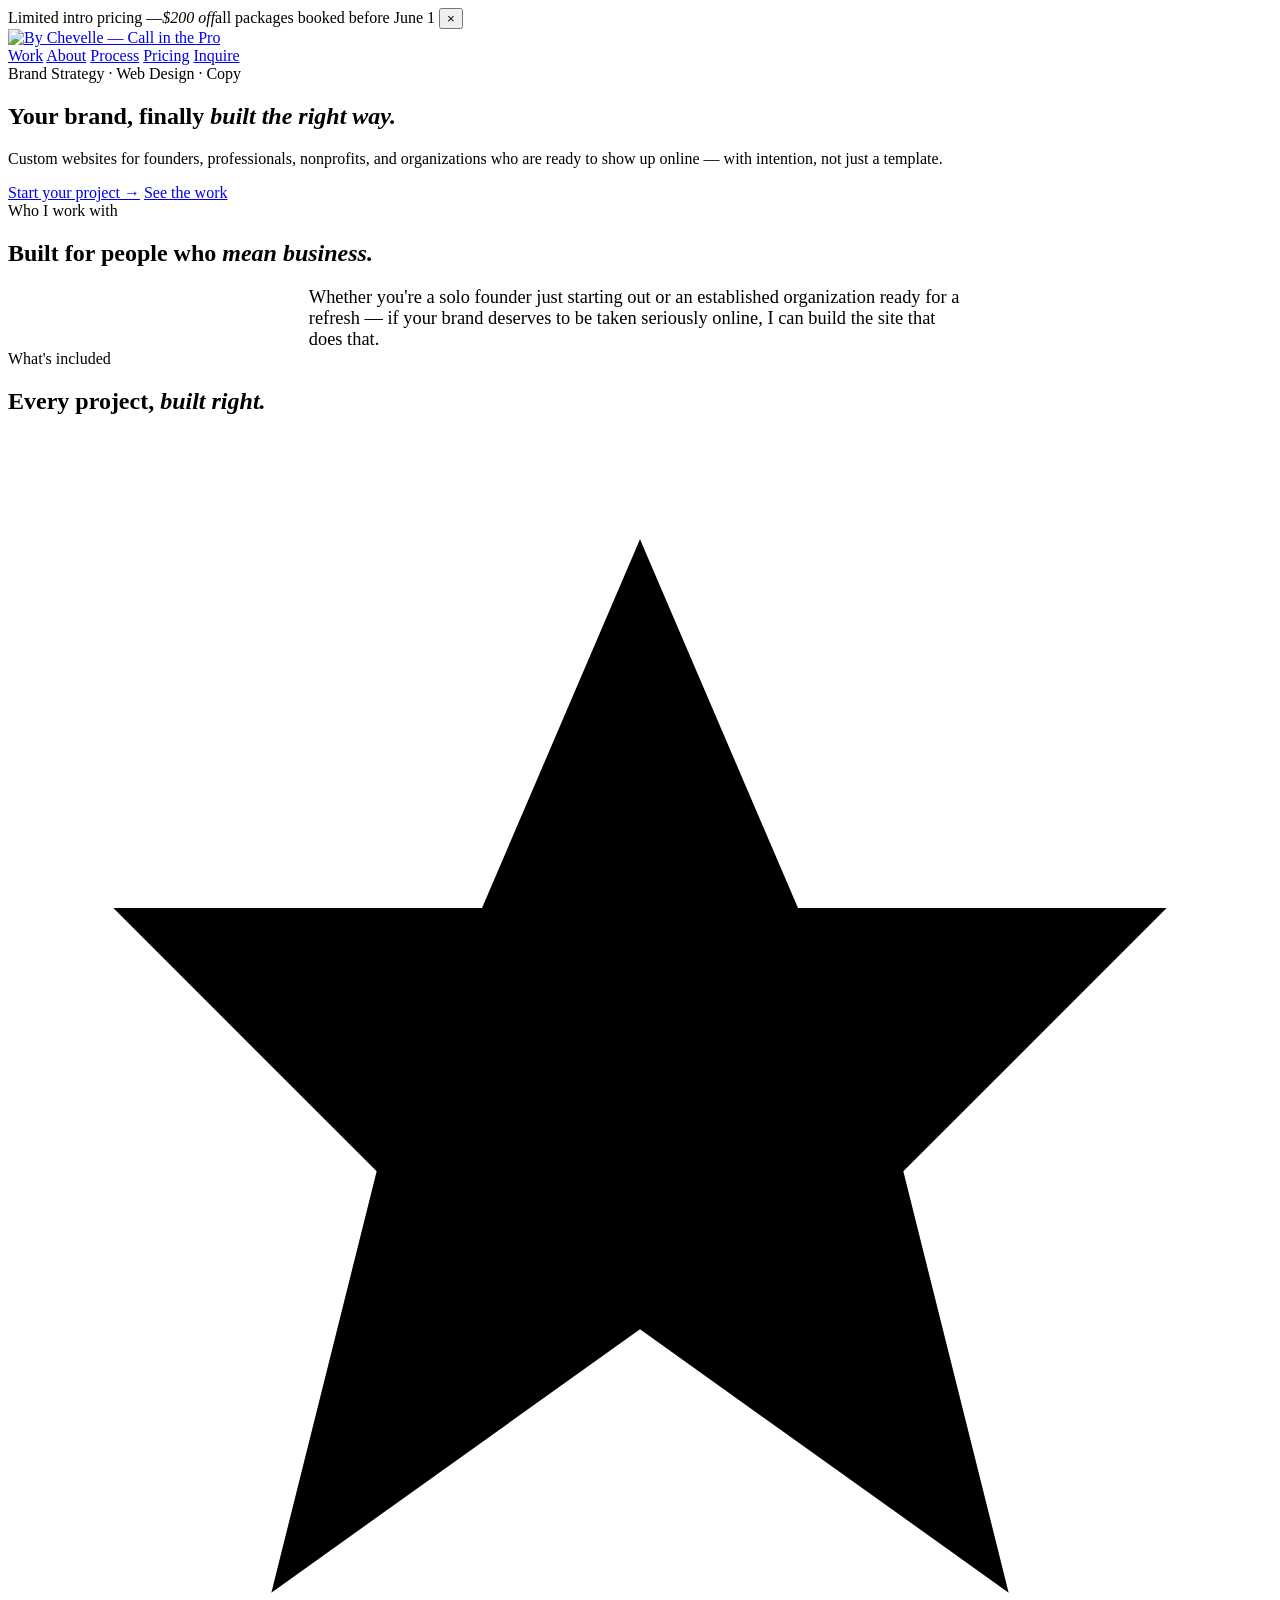
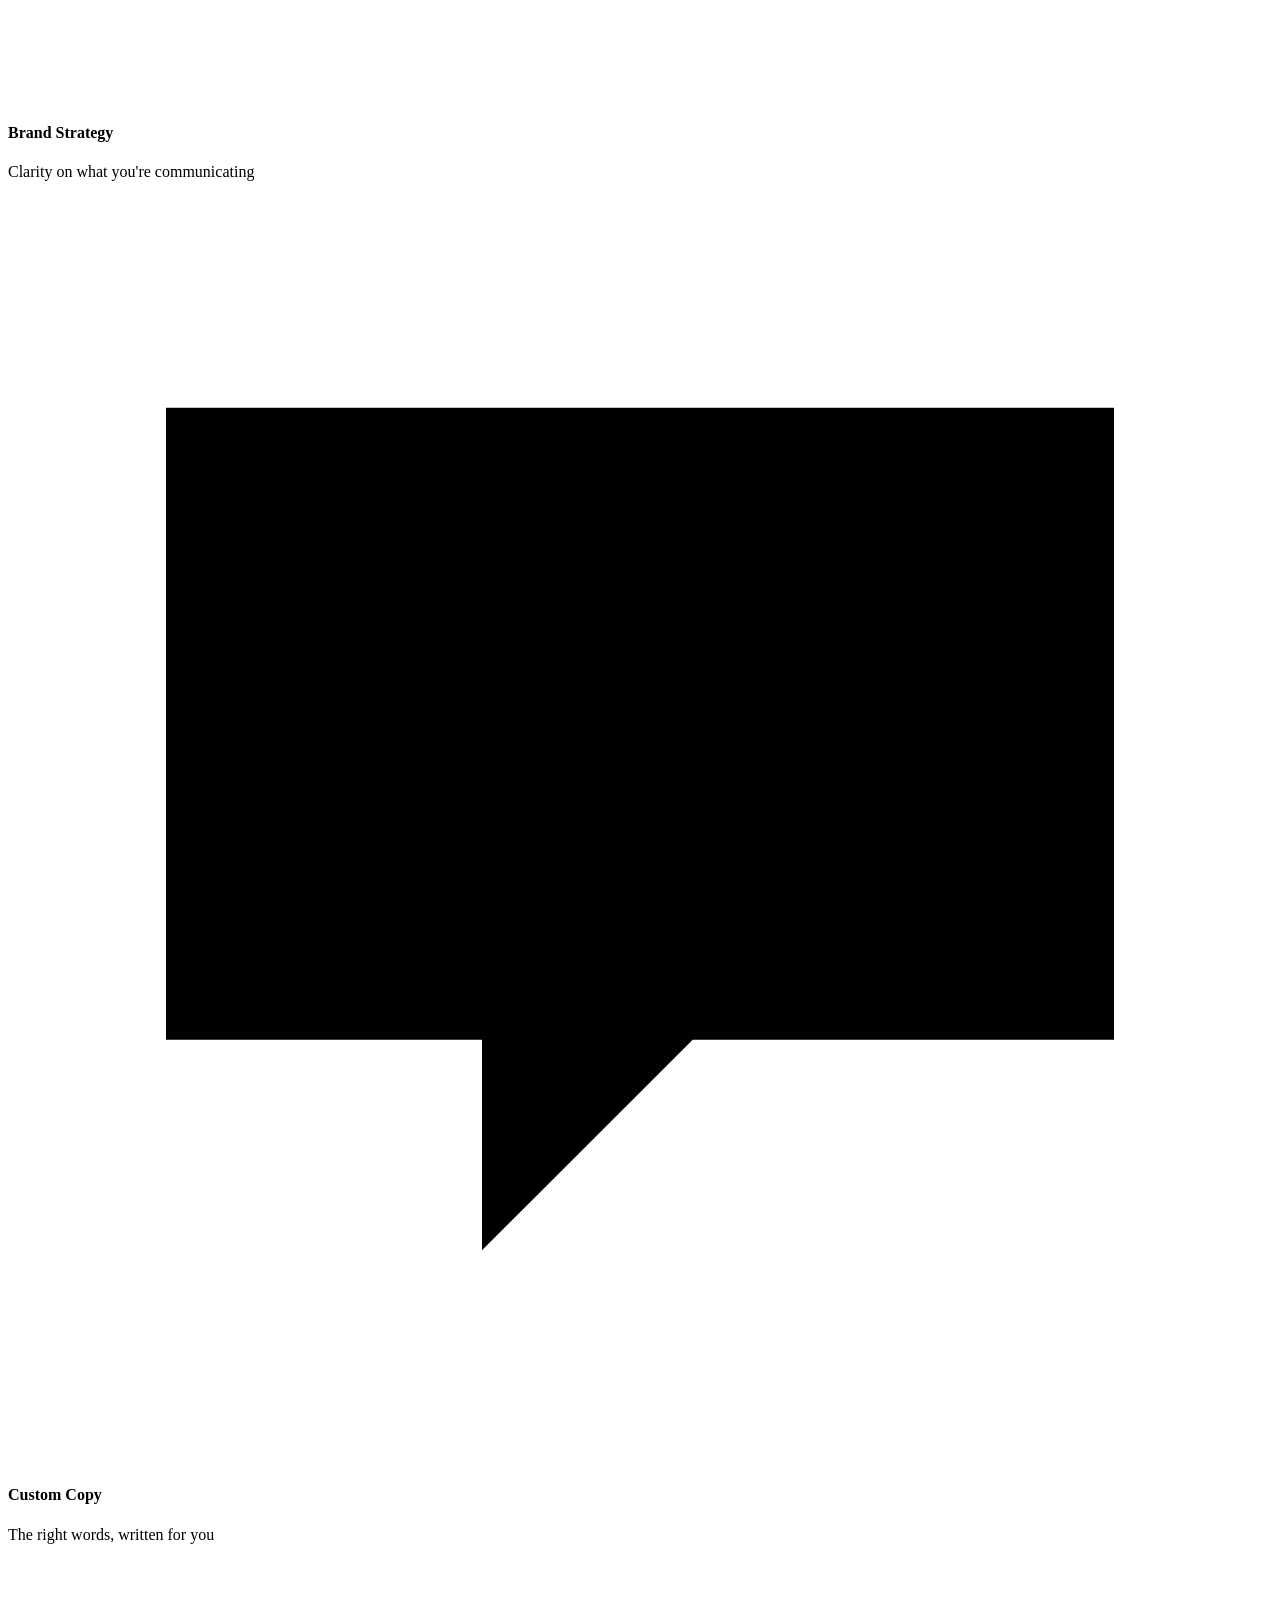
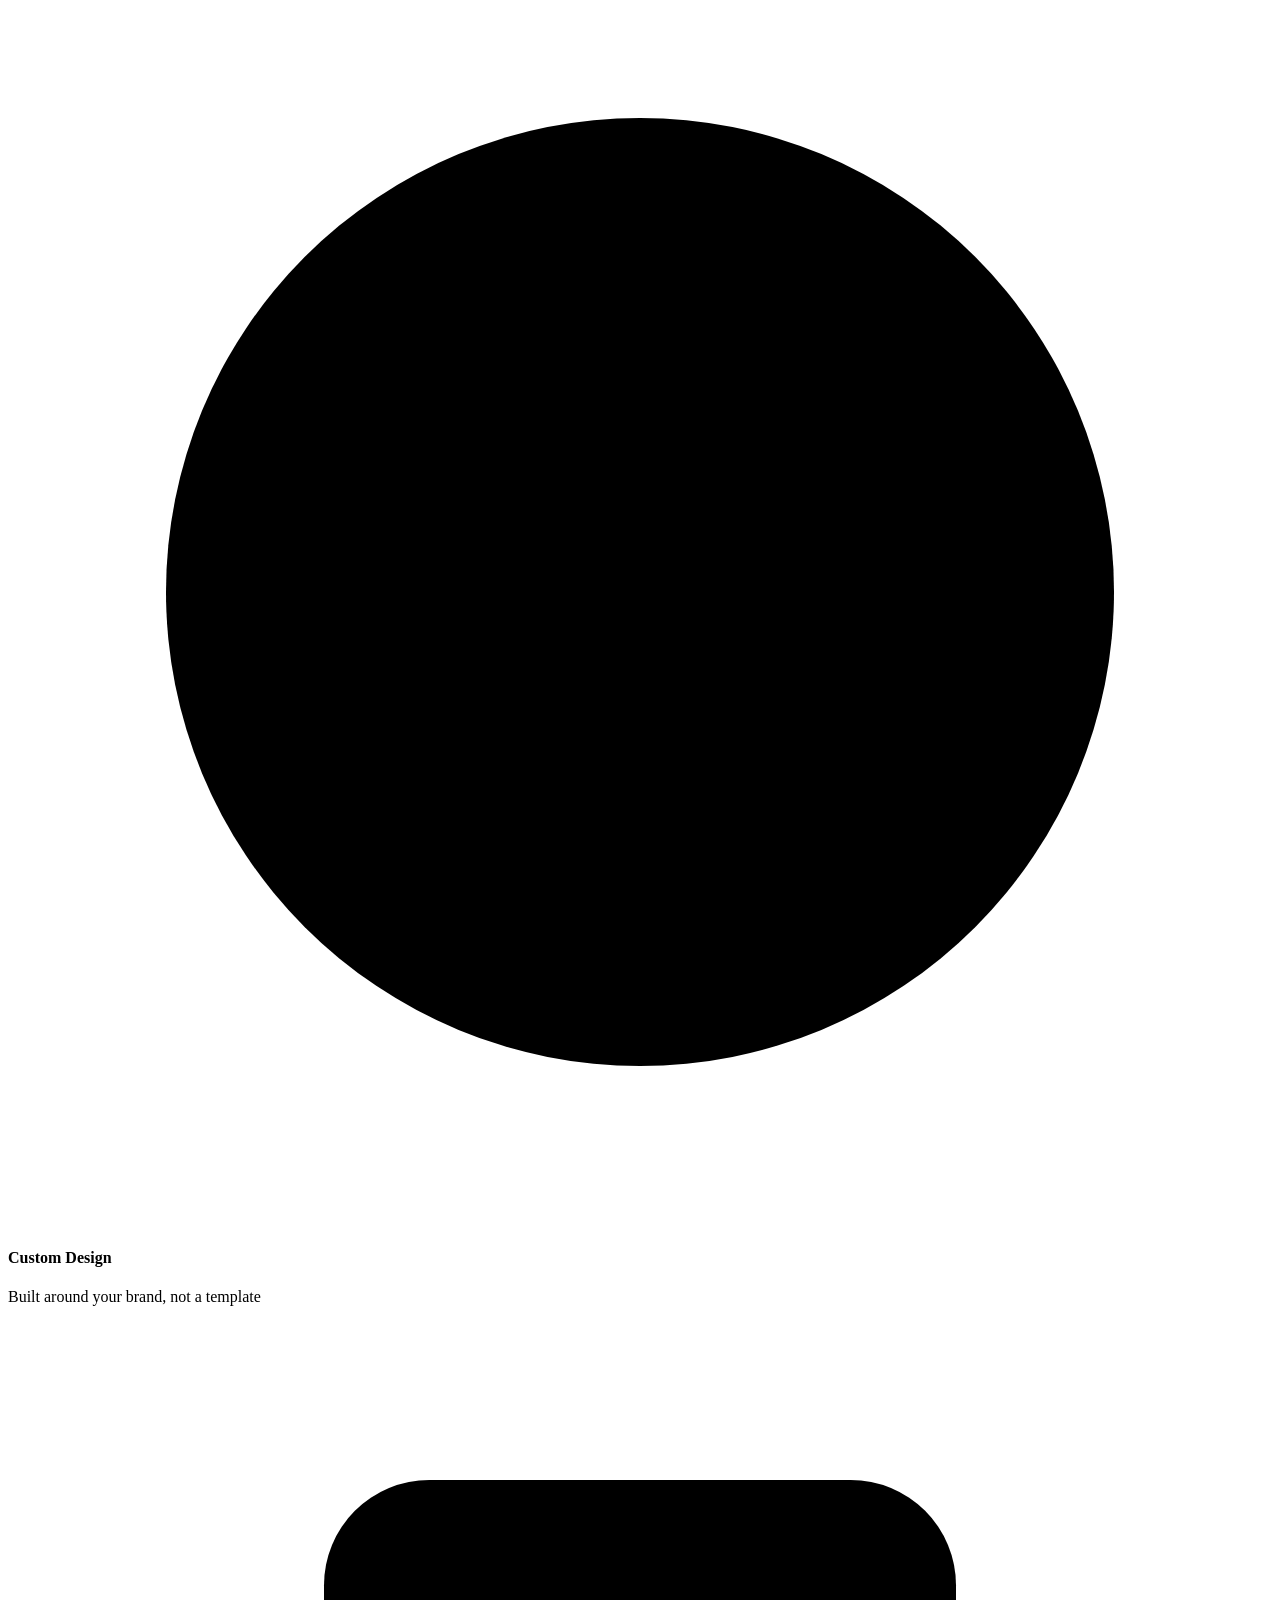
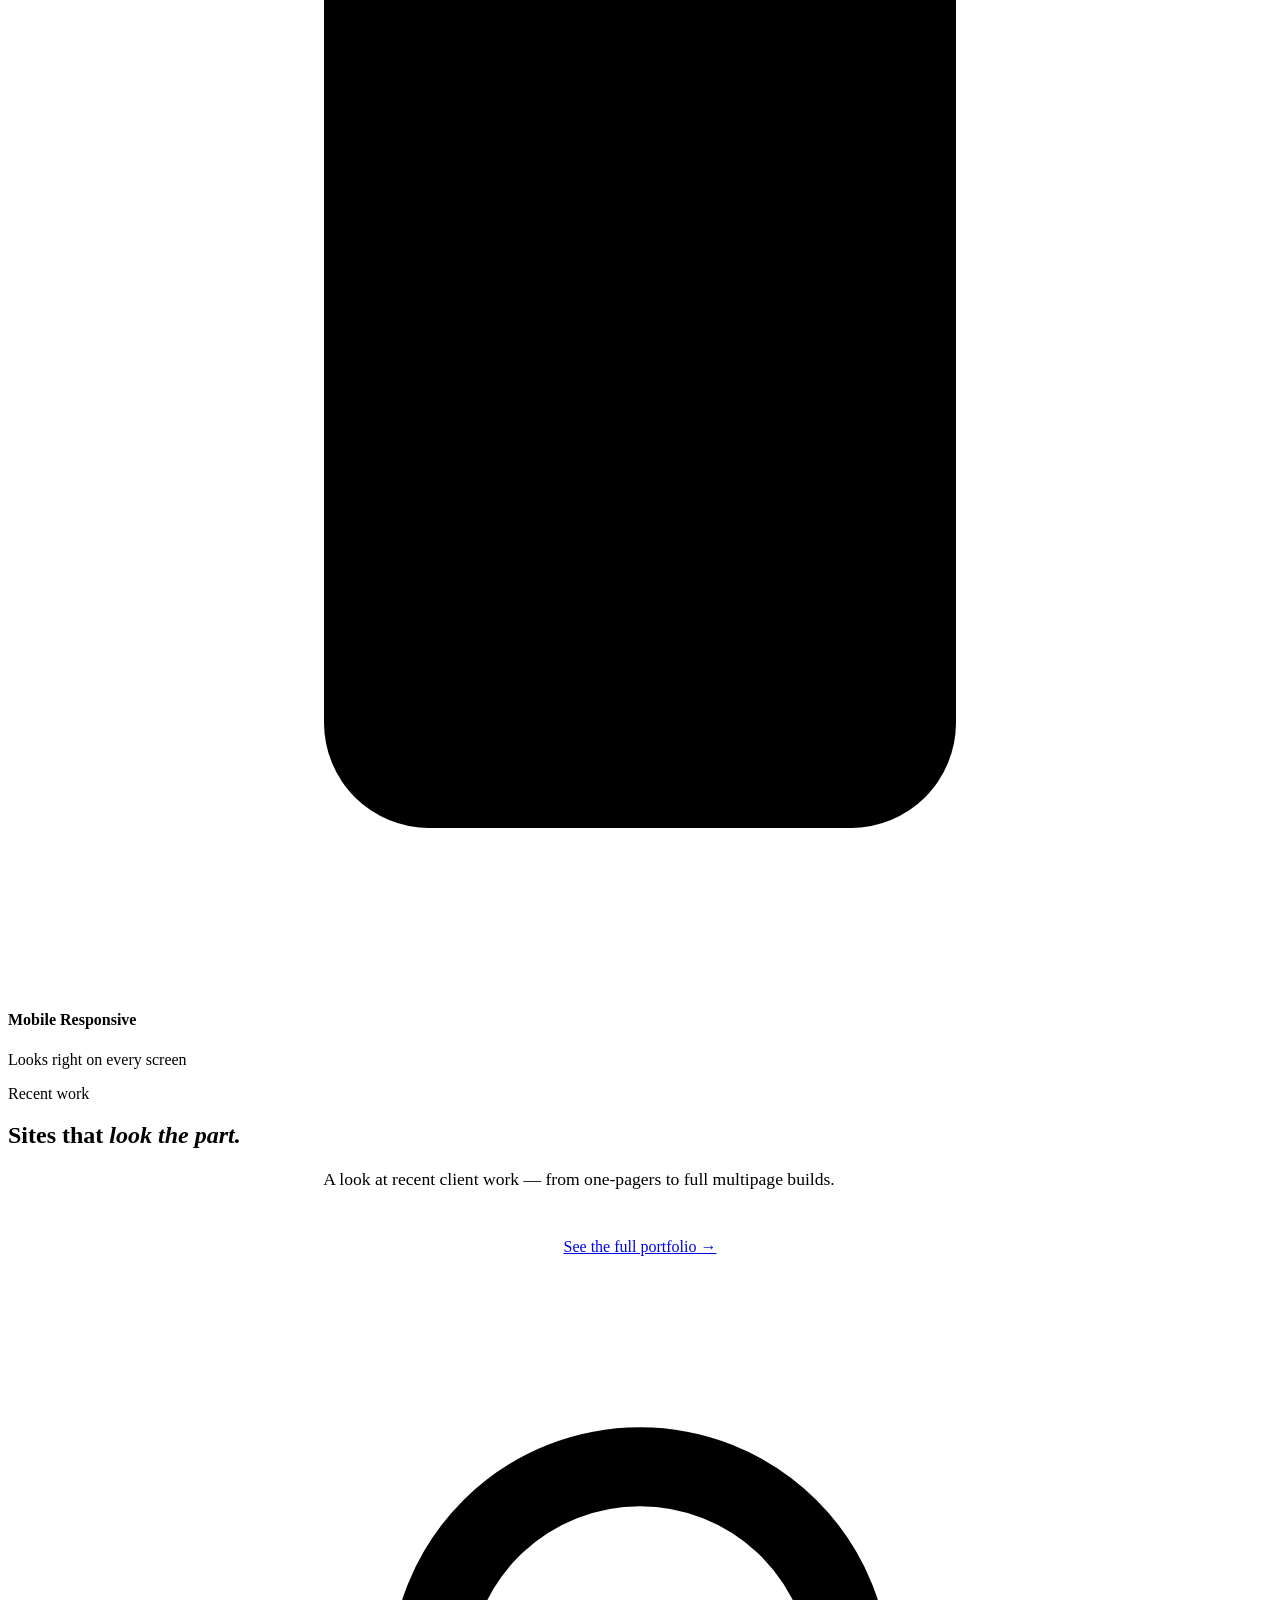
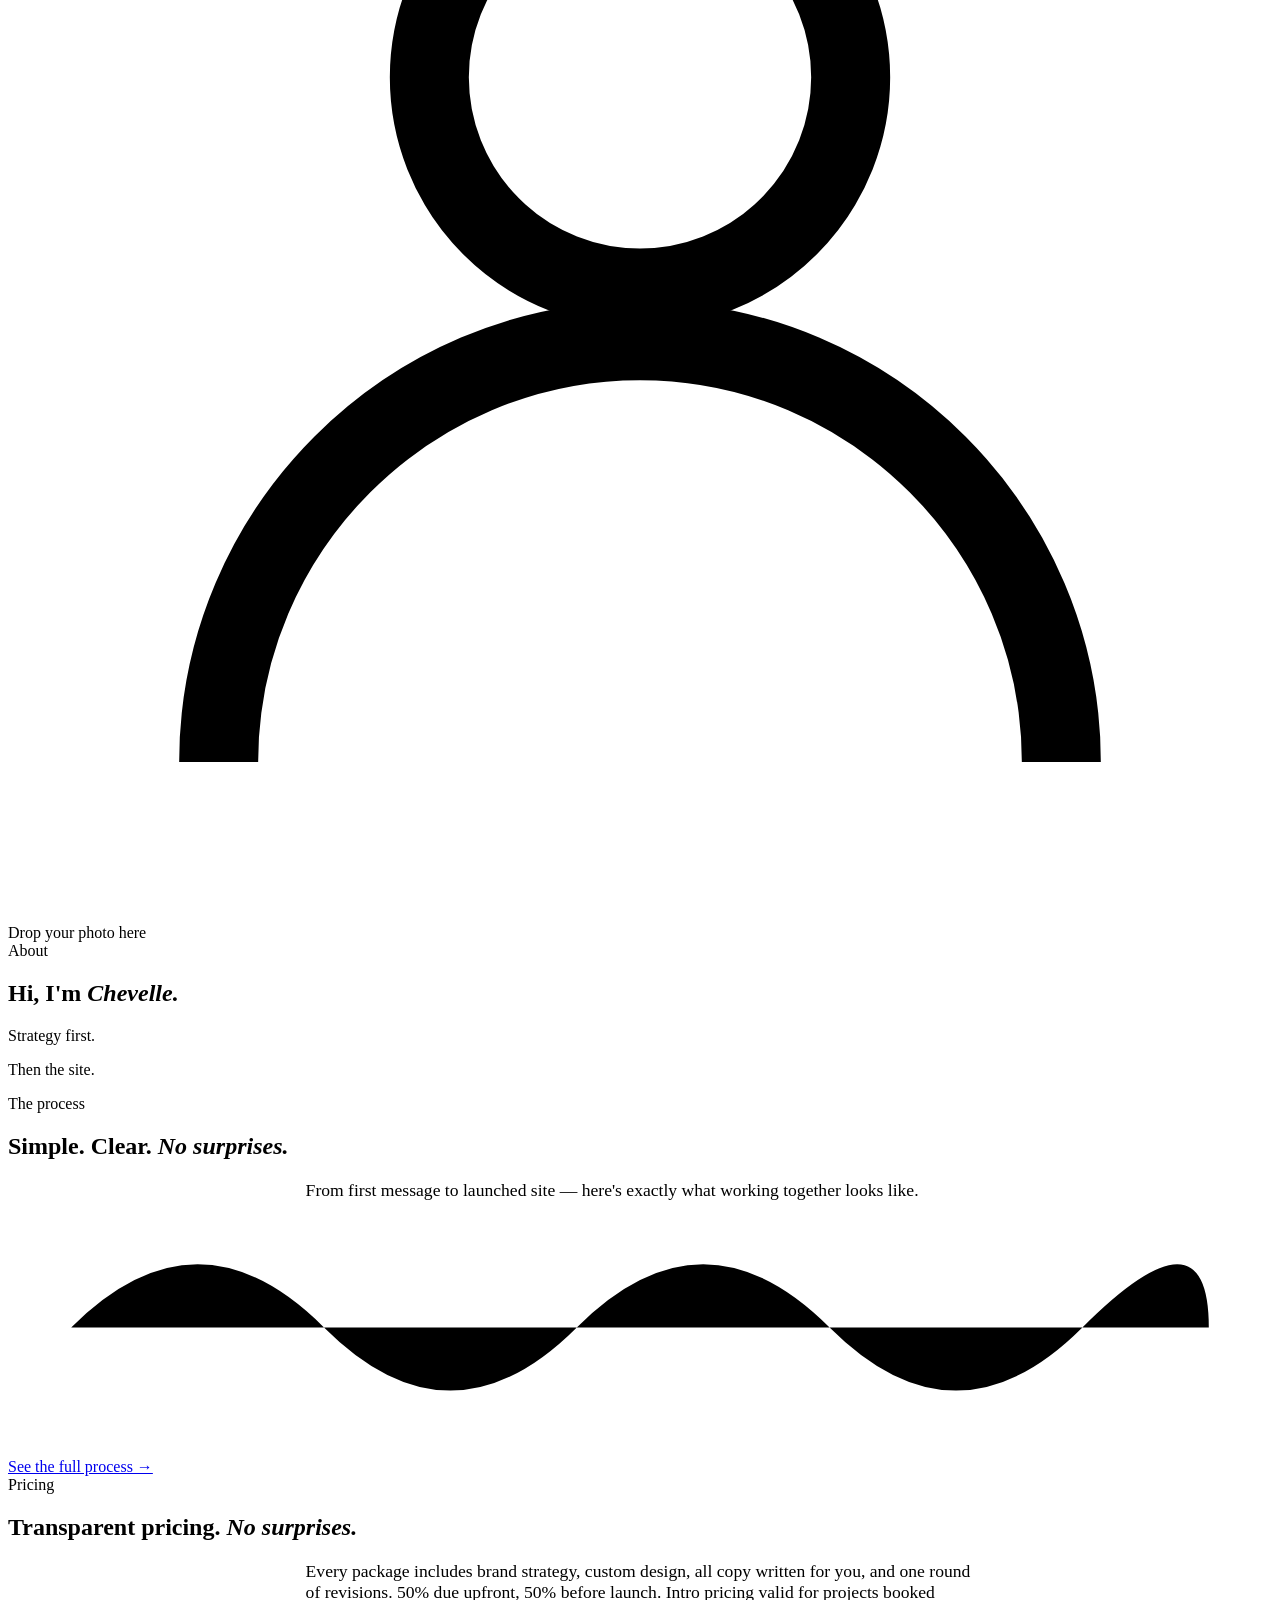
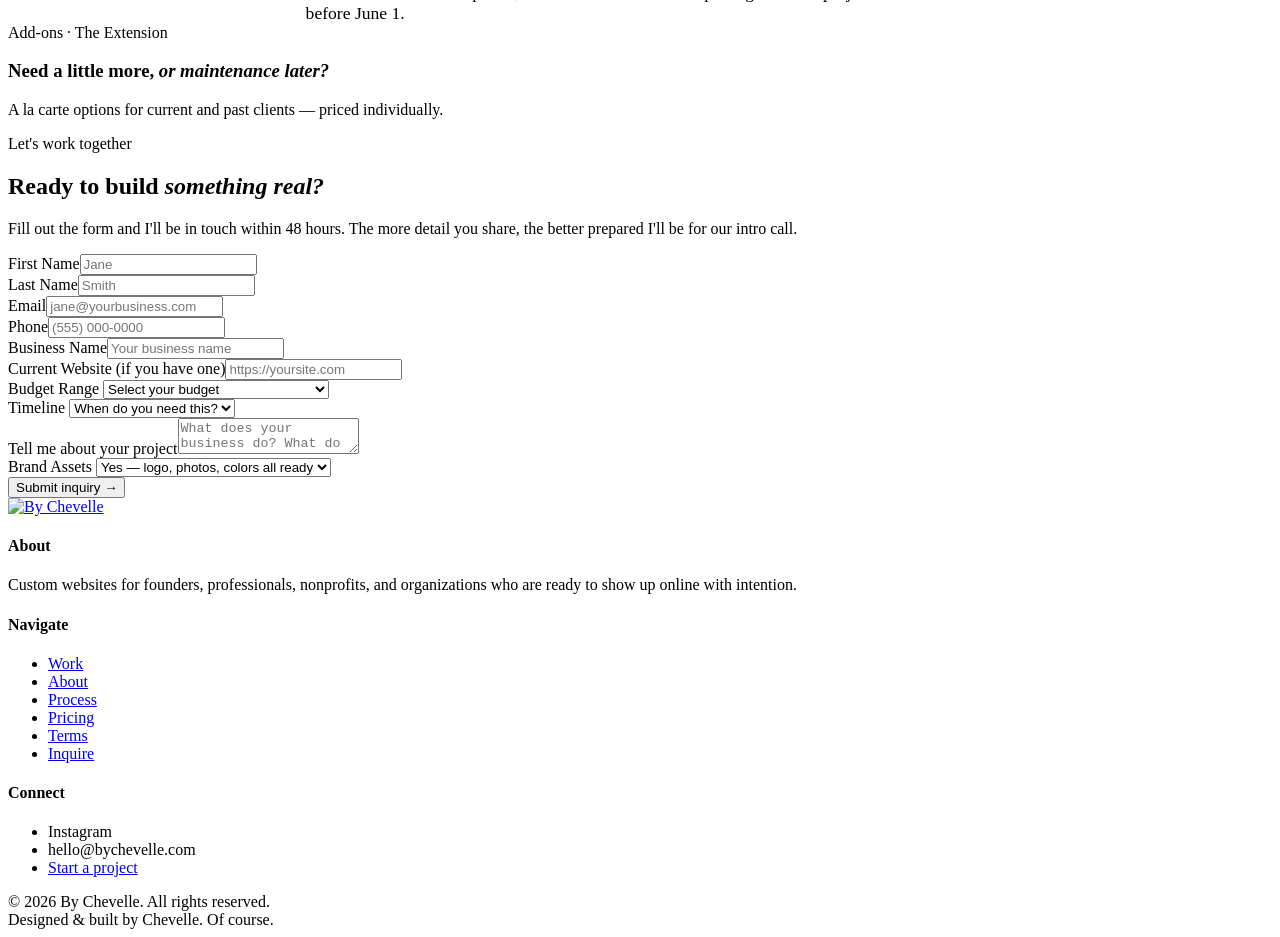
==== index.html @ fcff1eed "Add files via upload" ====
<!DOCTYPE html>
<html lang="en">
<head>
<meta charset="UTF-8">
<meta name="viewport" content="width=device-width, initial-scale=1.0">
<title>By Chevelle — Call in the Pro</title>
<meta name="description" content="Branding, copy, and websites for service businesses, nonprofits, and organizations ready to look the part. Built by a marketing pro, not a template.">
<link rel="icon" type="image/png" href="assets/images/phone-web.png">
<link rel="preconnect" href="https://fonts.googleapis.com">
<link rel="preconnect" href="https://fonts.gstatic.com" crossorigin>
<link href="https://fonts.googleapis.com/css2?family=Fraunces:ital,opsz,wght@0,9..144,400;0,9..144,500;0,9..144,600;0,9..144,700;1,9..144,400;1,9..144,500;1,9..144,600&family=Cormorant+Garamond:ital,wght@0,400;0,500;0,600;0,700;1,400;1,500&family=Inter:wght@300;400;500;600&family=Pinyon+Script&display=swap" rel="stylesheet">
<link rel="stylesheet" href="assets/css/shared.css">

<!-- Netlify Identity for admin auth -->
<script src="https://identity.netlify.com/v1/netlify-identity-widget.js"></script>
</head>
<body>

<!-- PROMO BANNER -->
<div class="promo-banner" id="promo-banner">
  <span data-bind="promo.text_before">Limited intro pricing —</span><em data-bind="promo.text_emphasis">$200 off</em><span data-bind="promo.text_after">all packages booked before June 1</span>
  <button class="promo-close" aria-label="Close">×</button>
</div>

<!-- HEADER -->
<header class="site-header" id="site-header">
  <div class="header-inner">
    <div class="header-logo-wrap">
      <a href="index.html"><img src="assets/images/logo-primary-web.png" alt="By Chevelle — Call in the Pro" class="header-logo"></a>
    </div>
    <nav class="header-nav">
      <a href="#work">Work</a>
      <a href="#about">About</a>
      <a href="process.html">Process</a>
      <a href="#pricing">Pricing</a>
      <a href="#inquiry" class="cta">Inquire</a>
    </nav>
  </div>
</header>

<!-- HERO -->
<section class="hero">
  <div class="container">
    <div class="hero-eyebrow" data-bind="hero.eyebrow">Brand Strategy · Web Design · Copy</div>
    <h1><span data-bind="hero.headline_start">Your brand, finally</span> <em data-bind="hero.headline_emphasis">built the right way.</em></h1>
    <p class="hero-lead" data-bind="hero.lead">Custom websites for founders, professionals, nonprofits, and organizations who are ready to show up online — with intention, not just a template.</p>
    <div class="hero-actions">
      <a href="#inquiry" class="btn btn-primary" data-bind="hero.cta_primary">Start your project →</a>
      <a href="#work" class="btn btn-secondary" data-bind="hero.cta_secondary">See the work</a>
    </div>
  </div>
</section>

<!-- WHO -->
<section class="who" id="who">
  <div class="container">
    <div class="who-header reveal">
      <span class="section-label" data-bind="audiences.section_label">Who I work with</span>
      <h2 class="section-h2"><span data-bind="audiences.headline_start">Built for people who</span> <em data-bind="audiences.headline_emphasis">mean business.</em></h2>
      <p style="font-family: var(--serif); font-size: 1.15rem; color: var(--ink-soft); max-width: 36em; margin: 0 auto;" data-bind="audiences.lead">Whether you're a solo founder just starting out or an established organization ready for a refresh — if your brand deserves to be taken seriously online, I can build the site that does that.</p>
    </div>
    <div class="who-grid" data-bind-list="audiences.cards">
      <!-- Cards rendered by JS -->
    </div>
  </div>
</section>

<!-- WHAT -->
<section class="what">
  <div class="container">
    <div class="what-header reveal">
      <span class="section-label" data-bind="included.section_label">What's included</span>
      <h2 class="section-h2"><span data-bind="included.headline_start">Every project,</span> <em data-bind="included.headline_emphasis">built right.</em></h2>
    </div>
    <div class="what-grid" data-bind-list="included.items">
      <div class="what-item reveal">
        <div class="what-icon"><svg viewBox="0 0 24 24"><path d="M12 2 L15 9 L22 9 L17 14 L19 22 L12 17 L5 22 L7 14 L2 9 L9 9 Z" stroke-linejoin="round"/></svg></div>
        <h4>Brand Strategy</h4>
        <p>Clarity on what you're communicating</p>
      </div>
      <div class="what-item reveal">
        <div class="what-icon"><svg viewBox="0 0 24 24"><path d="M3 4 L21 4 L21 16 L13 16 L9 20 L9 16 L3 16 Z" stroke-linejoin="round"/><line x1="7" y1="9" x2="17" y2="9"/><line x1="7" y1="12" x2="14" y2="12"/></svg></div>
        <h4>Custom Copy</h4>
        <p>The right words, written for you</p>
      </div>
      <div class="what-item reveal">
        <div class="what-icon"><svg viewBox="0 0 24 24"><circle cx="12" cy="12" r="9"/><path d="M3 12 L21 12 M12 3 C15 7 15 17 12 21 C9 17 9 7 12 3"/></svg></div>
        <h4>Custom Design</h4>
        <p>Built around your brand, not a template</p>
      </div>
      <div class="what-item reveal">
        <div class="what-icon"><svg viewBox="0 0 24 24"><rect x="6" y="3" width="12" height="18" rx="2"/><line x1="11" y1="18" x2="13" y2="18"/></svg></div>
        <h4>Mobile Responsive</h4>
        <p>Looks right on every screen</p>
      </div>
    </div>
  </div>
</section>

<!-- WORK -->
<section class="work" id="work">
  <div class="container">
    <div class="work-header reveal">
      <span class="section-label" data-bind="work.section_label">Recent work</span>
      <h2 class="section-h2"><span data-bind="work.headline_start">Sites that</span> <em data-bind="work.headline_emphasis">look the part.</em></h2>
      <p style="font-family: var(--serif); font-size: 1.1rem; color: var(--ink-soft); max-width: 36em; margin: 0 auto;" data-bind="work.lead">A look at recent client work — from one-pagers to full multipage builds.</p>
    </div>

    <div class="work-projects" data-bind-list="work.projects">
      <!-- Projects rendered by JS -->
    </div>

    <div style="text-align: center; margin-top: 3rem;">
      <a href="work.html" class="btn btn-secondary">See the full portfolio →</a>
    </div>
  </div>
</section>

<!-- ABOUT -->
<section class="about" id="about">
  <div class="container">
    <div class="about-grid">
      <div class="about-photo-wrap reveal" data-bind="about.photo_image">
        <div class="about-photo-placeholder">
          <svg viewBox="0 0 24 24" fill="none" stroke="currentColor" stroke-width="1.5">
            <circle cx="12" cy="8" r="4"/>
            <path d="M4 21c0-4.4 3.6-8 8-8s8 3.6 8 8"/>
          </svg>
          <span>Drop your photo here</span>
        </div>
      </div>
      <div class="about-content reveal">
        <span class="section-label" data-bind="about.section_label">About</span>
        <h2 class="section-h2"><span data-bind="about.headline_start">Hi, I'm</span> <em data-bind="about.headline_emphasis">Chevelle.</em></h2>
        <div data-bind-list="about.paragraphs">
          <!-- Paragraphs rendered by JS -->
        </div>
        <span class="about-script" data-bind="about.script_flourish">Strategy first.</span>
        <p data-bind="about.closing_line">Then the site.</p>
      </div>
    </div>
  </div>
</section>

<!-- PROCESS -->
<section class="process" id="process">
  <div class="container">
    <div class="process-header reveal">
      <span class="section-label" data-bind="process.section_label">The process</span>
      <h2 class="section-h2"><span data-bind="process.headline_start">Simple. Clear.</span> <em data-bind="process.headline_emphasis">No surprises.</em></h2>
      <p style="font-family: var(--serif); font-size: 1.1rem; color: var(--ink-soft); max-width: 38em; margin: 0 auto;" data-bind="process.lead">From first message to launched site — here's exactly what working together looks like.</p>
    </div>
    <div class="process-roadmap">
      <svg class="process-svg" viewBox="0 0 1000 200" preserveAspectRatio="none">
        <path d="M 50 100 Q 150 0, 250 100 T 450 100 T 650 100 T 850 100 T 950 100" />
      </svg>
      <div class="process-stops" data-bind-list="process.stops">
        <!-- Stops rendered by JS -->
      </div>
    </div>
    <div class="process-cta">
      <a href="process.html" class="btn btn-secondary">See the full process →</a>
    </div>
  </div>
</section>

<!-- PRICING -->
<section class="pricing" id="pricing">
  <div class="container">
    <div class="pricing-header reveal">
      <span class="section-label" data-bind="pricing.section_label">Pricing</span>
      <h2 class="section-h2"><span data-bind="pricing.headline_start">Transparent pricing.</span> <em data-bind="pricing.headline_emphasis">No surprises.</em></h2>
      <p style="font-family: var(--serif); font-size: 1.1rem; color: var(--ink-soft); max-width: 38em; margin: 0 auto;" data-bind="pricing.lead">Every package includes brand strategy, custom design, all copy written for you, and one round of revisions. 50% due upfront, 50% before launch. Intro pricing valid for projects booked before June 1.</p>
    </div>

    <div class="pricing-grid" data-bind-list="pricing.packages">
      <!-- Packages rendered by JS -->
    </div>

    <!-- Add-ons -->
    <div class="addons reveal">
      <div class="addons-header">
        <span class="section-label" data-bind="pricing.addons.section_label">Add-ons · The Extension</span>
        <h3><span data-bind="pricing.addons.headline_start">Need a little more,</span> <em data-bind="pricing.addons.headline_emphasis">or maintenance later?</em></h3>
        <p data-bind="pricing.addons.lead">A la carte options for current and past clients — priced individually.</p>
      </div>
      <div class="addons-grid" data-bind-list="pricing.addons.items">
        <!-- Add-ons rendered by JS -->
      </div>
    </div>
  </div>
</section>

<!-- INQUIRY FORM -->
<section class="inquiry" id="inquiry">
  <div class="container">
    <div class="inquiry-inner">
      <div class="inquiry-header">
        <span class="section-label" data-bind="inquiry.section_label">Let's work together</span>
        <h2 class="section-h2"><span data-bind="inquiry.headline_start">Ready to build</span> <em data-bind="inquiry.headline_emphasis">something real?</em></h2>
        <p class="inquiry-lead" data-bind="inquiry.lead">Fill out the form and I'll be in touch within 48 hours. The more detail you share, the better prepared I'll be for our intro call.</p>
      </div>
      <form class="inquiry-form" id="inquiry-form" onsubmit="event.preventDefault(); alert('Form ready — Formspree integration pending. Add your endpoint to config.json.');">
        <div class="inquiry-row">
          <div class="inquiry-field"><label for="first-name">First Name</label><input type="text" id="first-name" name="first-name" placeholder="Jane" required></div>
          <div class="inquiry-field"><label for="last-name">Last Name</label><input type="text" id="last-name" name="last-name" placeholder="Smith" required></div>
        </div>
        <div class="inquiry-row">
          <div class="inquiry-field"><label for="email">Email</label><input type="email" id="email" name="email" placeholder="jane@yourbusiness.com" required></div>
          <div class="inquiry-field"><label for="phone">Phone</label><input type="tel" id="phone" name="phone" placeholder="(555) 000-0000"></div>
        </div>
        <div class="inquiry-field"><label for="business">Business Name</label><input type="text" id="business" name="business" placeholder="Your business name"></div>
        <div class="inquiry-field"><label for="current-site">Current Website (if you have one)</label><input type="url" id="current-site" name="current-site" placeholder="https://yoursite.com"></div>
        <div class="inquiry-row">
          <div class="inquiry-field">
            <label for="budget">Budget Range</label>
            <select id="budget" name="budget" required>
              <option value="">Select your budget</option>
              <option>Under $1,000 (The Quick Call)</option>
              <option>$1,000 – $1,500 (The Connection)</option>
              <option>$1,500 – $2,000 (The Hotline)</option>
              <option>$2,000+ (The Operator)</option>
              <option>Add-Ons / Maintenance only</option>
            </select>
          </div>
          <div class="inquiry-field">
            <label for="timeline">Timeline</label>
            <select id="timeline" name="timeline">
              <option value="">When do you need this?</option>
              <option>ASAP — within 1 month</option>
              <option>1–2 months</option>
              <option>2–3 months</option>
              <option>Just exploring</option>
            </select>
          </div>
        </div>
        <div class="inquiry-field"><label for="project">Tell me about your project</label><textarea id="project" name="project" placeholder="What does your business do? What do you need from this site? What's not working about your current online presence?" required></textarea></div>
        <div class="inquiry-field">
          <label for="assets">Brand Assets</label>
          <select id="assets" name="assets">
            <option>Yes — logo, photos, colors all ready</option>
            <option>Partial — some but not all</option>
            <option>No — starting from scratch</option>
          </select>
        </div>
        <button type="submit" class="btn btn-primary inquiry-submit" data-bind="inquiry.submit_label">Submit inquiry →</button>
      </form>
    </div>
  </div>
</section>

<!-- FOOTER -->
<footer class="site-footer">
  <div class="container">
    <div class="footer-logo-mark">
      <div class="footer-logo-mark-inner">
        <a href="index.html"><img src="assets/images/logo-primary-web.png" alt="By Chevelle"></a>
      </div>
    </div>
    <div class="footer-grid">
      <div class="footer-col">
        <h4>About</h4>
        <p class="footer-blurb" data-bind="site.footer_about">Custom websites for founders, professionals, nonprofits, and organizations who are ready to show up online with intention.</p>
      </div>
      <div class="footer-col">
        <h4>Navigate</h4>
        <ul>
          <li><a href="work.html">Work</a></li>
          <li><a href="index.html#about">About</a></li>
          <li><a href="process.html">Process</a></li>
          <li><a href="index.html#pricing">Pricing</a></li>
          <li><a href="terms.html">Terms</a></li>
          <li><a href="index.html#inquiry">Inquire</a></li>
        </ul>
      </div>
      <div class="footer-col">
        <h4>Connect</h4>
        <ul>
          <li><a data-bind-attr="site.instagram_url" target="_blank" rel="noopener">Instagram</a></li>
          <li><a data-bind-attr="site.email"><span data-bind="site.email">hello@bychevelle.com</span></a></li>
          <li><a href="index.html#inquiry">Start a project</a></li>
        </ul>
      </div>
    </div>
    <div class="footer-bottom">
      <div>© <span data-bind="site.copyright_year">2026</span> By Chevelle. All rights reserved.</div>
      <div class="footer-bottom-credit" data-bind="site.footer_credit">Designed &amp; built by Chevelle. Of course.</div>
    </div>
  </div>
</footer>

<script src="assets/js/site.js"></script>
<script>
  // Netlify Identity redirect — sends user to /admin after login
  if (window.netlifyIdentity) {
    window.netlifyIdentity.on("init", user => {
      if (!user) {
        window.netlifyIdentity.on("login", () => {
          document.location.href = "/admin/";
        });
      }
    });
  }
</script>
</body>
</html>
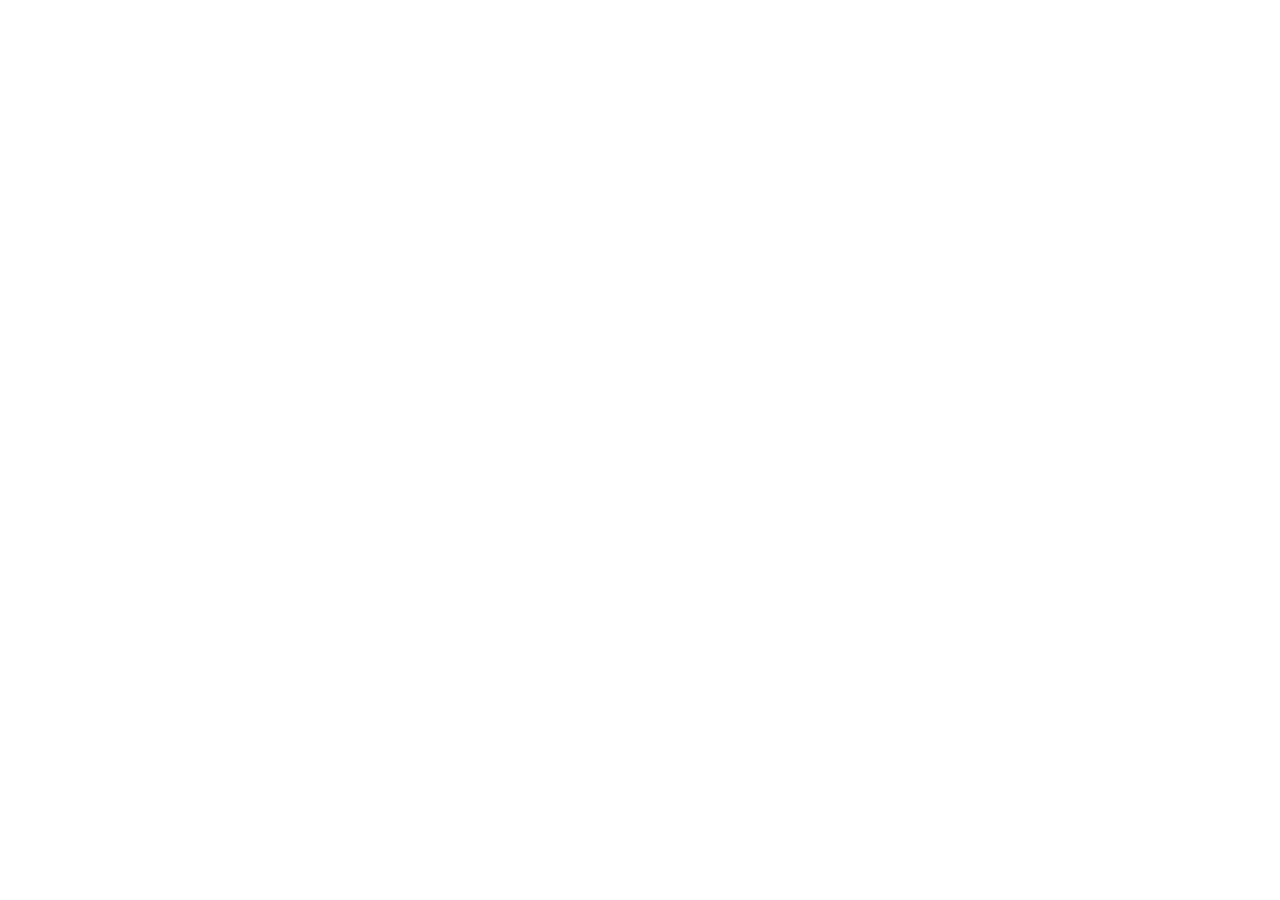
==== commit 8db2c219: "Add files via upload" ====
--- a/index.html
+++ b/index.html
@@ -1,306 +1,12 @@
 <!DOCTYPE html>
-<html lang="en">
+<html>
 <head>
-<meta charset="UTF-8">
-<meta name="viewport" content="width=device-width, initial-scale=1.0">
-<title>By Chevelle — Call in the Pro</title>
-<meta name="description" content="Branding, copy, and websites for service businesses, nonprofits, and organizations ready to look the part. Built by a marketing pro, not a template.">
-<link rel="icon" type="image/png" href="assets/images/phone-web.png">
-<link rel="preconnect" href="https://fonts.googleapis.com">
-<link rel="preconnect" href="https://fonts.gstatic.com" crossorigin>
-<link href="https://fonts.googleapis.com/css2?family=Fraunces:ital,opsz,wght@0,9..144,400;0,9..144,500;0,9..144,600;0,9..144,700;1,9..144,400;1,9..144,500;1,9..144,600&family=Cormorant+Garamond:ital,wght@0,400;0,500;0,600;0,700;1,400;1,500&family=Inter:wght@300;400;500;600&family=Pinyon+Script&display=swap" rel="stylesheet">
-<link rel="stylesheet" href="assets/css/shared.css">
-
-<!-- Netlify Identity for admin auth -->
-<script src="https://identity.netlify.com/v1/netlify-identity-widget.js"></script>
+<meta charset="utf-8" />
+<meta name="viewport" content="width=device-width, initial-scale=1.0" />
+<title>By Chevelle — Site Admin</title>
 </head>
 <body>
-
-<!-- PROMO BANNER -->
-<div class="promo-banner" id="promo-banner">
-  <span data-bind="promo.text_before">Limited intro pricing —</span><em data-bind="promo.text_emphasis">$200 off</em><span data-bind="promo.text_after">all packages booked before June 1</span>
-  <button class="promo-close" aria-label="Close">×</button>
-</div>
-
-<!-- HEADER -->
-<header class="site-header" id="site-header">
-  <div class="header-inner">
-    <div class="header-logo-wrap">
-      <a href="index.html"><img src="assets/images/logo-primary-web.png" alt="By Chevelle — Call in the Pro" class="header-logo"></a>
-    </div>
-    <nav class="header-nav">
-      <a href="#work">Work</a>
-      <a href="#about">About</a>
-      <a href="process.html">Process</a>
-      <a href="#pricing">Pricing</a>
-      <a href="#inquiry" class="cta">Inquire</a>
-    </nav>
-  </div>
-</header>
-
-<!-- HERO -->
-<section class="hero">
-  <div class="container">
-    <div class="hero-eyebrow" data-bind="hero.eyebrow">Brand Strategy · Web Design · Copy</div>
-    <h1><span data-bind="hero.headline_start">Your brand, finally</span> <em data-bind="hero.headline_emphasis">built the right way.</em></h1>
-    <p class="hero-lead" data-bind="hero.lead">Custom websites for founders, professionals, nonprofits, and organizations who are ready to show up online — with intention, not just a template.</p>
-    <div class="hero-actions">
-      <a href="#inquiry" class="btn btn-primary" data-bind="hero.cta_primary">Start your project →</a>
-      <a href="#work" class="btn btn-secondary" data-bind="hero.cta_secondary">See the work</a>
-    </div>
-  </div>
-</section>
-
-<!-- WHO -->
-<section class="who" id="who">
-  <div class="container">
-    <div class="who-header reveal">
-      <span class="section-label" data-bind="audiences.section_label">Who I work with</span>
-      <h2 class="section-h2"><span data-bind="audiences.headline_start">Built for people who</span> <em data-bind="audiences.headline_emphasis">mean business.</em></h2>
-      <p style="font-family: var(--serif); font-size: 1.15rem; color: var(--ink-soft); max-width: 36em; margin: 0 auto;" data-bind="audiences.lead">Whether you're a solo founder just starting out or an established organization ready for a refresh — if your brand deserves to be taken seriously online, I can build the site that does that.</p>
-    </div>
-    <div class="who-grid" data-bind-list="audiences.cards">
-      <!-- Cards rendered by JS -->
-    </div>
-  </div>
-</section>
-
-<!-- WHAT -->
-<section class="what">
-  <div class="container">
-    <div class="what-header reveal">
-      <span class="section-label" data-bind="included.section_label">What's included</span>
-      <h2 class="section-h2"><span data-bind="included.headline_start">Every project,</span> <em data-bind="included.headline_emphasis">built right.</em></h2>
-    </div>
-    <div class="what-grid" data-bind-list="included.items">
-      <div class="what-item reveal">
-        <div class="what-icon"><svg viewBox="0 0 24 24"><path d="M12 2 L15 9 L22 9 L17 14 L19 22 L12 17 L5 22 L7 14 L2 9 L9 9 Z" stroke-linejoin="round"/></svg></div>
-        <h4>Brand Strategy</h4>
-        <p>Clarity on what you're communicating</p>
-      </div>
-      <div class="what-item reveal">
-        <div class="what-icon"><svg viewBox="0 0 24 24"><path d="M3 4 L21 4 L21 16 L13 16 L9 20 L9 16 L3 16 Z" stroke-linejoin="round"/><line x1="7" y1="9" x2="17" y2="9"/><line x1="7" y1="12" x2="14" y2="12"/></svg></div>
-        <h4>Custom Copy</h4>
-        <p>The right words, written for you</p>
-      </div>
-      <div class="what-item reveal">
-        <div class="what-icon"><svg viewBox="0 0 24 24"><circle cx="12" cy="12" r="9"/><path d="M3 12 L21 12 M12 3 C15 7 15 17 12 21 C9 17 9 7 12 3"/></svg></div>
-        <h4>Custom Design</h4>
-        <p>Built around your brand, not a template</p>
-      </div>
-      <div class="what-item reveal">
-        <div class="what-icon"><svg viewBox="0 0 24 24"><rect x="6" y="3" width="12" height="18" rx="2"/><line x1="11" y1="18" x2="13" y2="18"/></svg></div>
-        <h4>Mobile Responsive</h4>
-        <p>Looks right on every screen</p>
-      </div>
-    </div>
-  </div>
-</section>
-
-<!-- WORK -->
-<section class="work" id="work">
-  <div class="container">
-    <div class="work-header reveal">
-      <span class="section-label" data-bind="work.section_label">Recent work</span>
-      <h2 class="section-h2"><span data-bind="work.headline_start">Sites that</span> <em data-bind="work.headline_emphasis">look the part.</em></h2>
-      <p style="font-family: var(--serif); font-size: 1.1rem; color: var(--ink-soft); max-width: 36em; margin: 0 auto;" data-bind="work.lead">A look at recent client work — from one-pagers to full multipage builds.</p>
-    </div>
-
-    <div class="work-projects" data-bind-list="work.projects">
-      <!-- Projects rendered by JS -->
-    </div>
-
-    <div style="text-align: center; margin-top: 3rem;">
-      <a href="work.html" class="btn btn-secondary">See the full portfolio →</a>
-    </div>
-  </div>
-</section>
-
-<!-- ABOUT -->
-<section class="about" id="about">
-  <div class="container">
-    <div class="about-grid">
-      <div class="about-photo-wrap reveal" data-bind="about.photo_image">
-        <div class="about-photo-placeholder">
-          <svg viewBox="0 0 24 24" fill="none" stroke="currentColor" stroke-width="1.5">
-            <circle cx="12" cy="8" r="4"/>
-            <path d="M4 21c0-4.4 3.6-8 8-8s8 3.6 8 8"/>
-          </svg>
-          <span>Drop your photo here</span>
-        </div>
-      </div>
-      <div class="about-content reveal">
-        <span class="section-label" data-bind="about.section_label">About</span>
-        <h2 class="section-h2"><span data-bind="about.headline_start">Hi, I'm</span> <em data-bind="about.headline_emphasis">Chevelle.</em></h2>
-        <div data-bind-list="about.paragraphs">
-          <!-- Paragraphs rendered by JS -->
-        </div>
-        <span class="about-script" data-bind="about.script_flourish">Strategy first.</span>
-        <p data-bind="about.closing_line">Then the site.</p>
-      </div>
-    </div>
-  </div>
-</section>
-
-<!-- PROCESS -->
-<section class="process" id="process">
-  <div class="container">
-    <div class="process-header reveal">
-      <span class="section-label" data-bind="process.section_label">The process</span>
-      <h2 class="section-h2"><span data-bind="process.headline_start">Simple. Clear.</span> <em data-bind="process.headline_emphasis">No surprises.</em></h2>
-      <p style="font-family: var(--serif); font-size: 1.1rem; color: var(--ink-soft); max-width: 38em; margin: 0 auto;" data-bind="process.lead">From first message to launched site — here's exactly what working together looks like.</p>
-    </div>
-    <div class="process-roadmap">
-      <svg class="process-svg" viewBox="0 0 1000 200" preserveAspectRatio="none">
-        <path d="M 50 100 Q 150 0, 250 100 T 450 100 T 650 100 T 850 100 T 950 100" />
-      </svg>
-      <div class="process-stops" data-bind-list="process.stops">
-        <!-- Stops rendered by JS -->
-      </div>
-    </div>
-    <div class="process-cta">
-      <a href="process.html" class="btn btn-secondary">See the full process →</a>
-    </div>
-  </div>
-</section>
-
-<!-- PRICING -->
-<section class="pricing" id="pricing">
-  <div class="container">
-    <div class="pricing-header reveal">
-      <span class="section-label" data-bind="pricing.section_label">Pricing</span>
-      <h2 class="section-h2"><span data-bind="pricing.headline_start">Transparent pricing.</span> <em data-bind="pricing.headline_emphasis">No surprises.</em></h2>
-      <p style="font-family: var(--serif); font-size: 1.1rem; color: var(--ink-soft); max-width: 38em; margin: 0 auto;" data-bind="pricing.lead">Every package includes brand strategy, custom design, all copy written for you, and one round of revisions. 50% due upfront, 50% before launch. Intro pricing valid for projects booked before June 1.</p>
-    </div>
-
-    <div class="pricing-grid" data-bind-list="pricing.packages">
-      <!-- Packages rendered by JS -->
-    </div>
-
-    <!-- Add-ons -->
-    <div class="addons reveal">
-      <div class="addons-header">
-        <span class="section-label" data-bind="pricing.addons.section_label">Add-ons · The Extension</span>
-        <h3><span data-bind="pricing.addons.headline_start">Need a little more,</span> <em data-bind="pricing.addons.headline_emphasis">or maintenance later?</em></h3>
-        <p data-bind="pricing.addons.lead">A la carte options for current and past clients — priced individually.</p>
-      </div>
-      <div class="addons-grid" data-bind-list="pricing.addons.items">
-        <!-- Add-ons rendered by JS -->
-      </div>
-    </div>
-  </div>
-</section>
-
-<!-- INQUIRY FORM -->
-<section class="inquiry" id="inquiry">
-  <div class="container">
-    <div class="inquiry-inner">
-      <div class="inquiry-header">
-        <span class="section-label" data-bind="inquiry.section_label">Let's work together</span>
-        <h2 class="section-h2"><span data-bind="inquiry.headline_start">Ready to build</span> <em data-bind="inquiry.headline_emphasis">something real?</em></h2>
-        <p class="inquiry-lead" data-bind="inquiry.lead">Fill out the form and I'll be in touch within 48 hours. The more detail you share, the better prepared I'll be for our intro call.</p>
-      </div>
-      <form class="inquiry-form" id="inquiry-form" onsubmit="event.preventDefault(); alert('Form ready — Formspree integration pending. Add your endpoint to config.json.');">
-        <div class="inquiry-row">
-          <div class="inquiry-field"><label for="first-name">First Name</label><input type="text" id="first-name" name="first-name" placeholder="Jane" required></div>
-          <div class="inquiry-field"><label for="last-name">Last Name</label><input type="text" id="last-name" name="last-name" placeholder="Smith" required></div>
-        </div>
-        <div class="inquiry-row">
-          <div class="inquiry-field"><label for="email">Email</label><input type="email" id="email" name="email" placeholder="jane@yourbusiness.com" required></div>
-          <div class="inquiry-field"><label for="phone">Phone</label><input type="tel" id="phone" name="phone" placeholder="(555) 000-0000"></div>
-        </div>
-        <div class="inquiry-field"><label for="business">Business Name</label><input type="text" id="business" name="business" placeholder="Your business name"></div>
-        <div class="inquiry-field"><label for="current-site">Current Website (if you have one)</label><input type="url" id="current-site" name="current-site" placeholder="https://yoursite.com"></div>
-        <div class="inquiry-row">
-          <div class="inquiry-field">
-            <label for="budget">Budget Range</label>
-            <select id="budget" name="budget" required>
-              <option value="">Select your budget</option>
-              <option>Under $1,000 (The Quick Call)</option>
-              <option>$1,000 – $1,500 (The Connection)</option>
-              <option>$1,500 – $2,000 (The Hotline)</option>
-              <option>$2,000+ (The Operator)</option>
-              <option>Add-Ons / Maintenance only</option>
-            </select>
-          </div>
-          <div class="inquiry-field">
-            <label for="timeline">Timeline</label>
-            <select id="timeline" name="timeline">
-              <option value="">When do you need this?</option>
-              <option>ASAP — within 1 month</option>
-              <option>1–2 months</option>
-              <option>2–3 months</option>
-              <option>Just exploring</option>
-            </select>
-          </div>
-        </div>
-        <div class="inquiry-field"><label for="project">Tell me about your project</label><textarea id="project" name="project" placeholder="What does your business do? What do you need from this site? What's not working about your current online presence?" required></textarea></div>
-        <div class="inquiry-field">
-          <label for="assets">Brand Assets</label>
-          <select id="assets" name="assets">
-            <option>Yes — logo, photos, colors all ready</option>
-            <option>Partial — some but not all</option>
-            <option>No — starting from scratch</option>
-          </select>
-        </div>
-        <button type="submit" class="btn btn-primary inquiry-submit" data-bind="inquiry.submit_label">Submit inquiry →</button>
-      </form>
-    </div>
-  </div>
-</section>
-
-<!-- FOOTER -->
-<footer class="site-footer">
-  <div class="container">
-    <div class="footer-logo-mark">
-      <div class="footer-logo-mark-inner">
-        <a href="index.html"><img src="assets/images/logo-primary-web.png" alt="By Chevelle"></a>
-      </div>
-    </div>
-    <div class="footer-grid">
-      <div class="footer-col">
-        <h4>About</h4>
-        <p class="footer-blurb" data-bind="site.footer_about">Custom websites for founders, professionals, nonprofits, and organizations who are ready to show up online with intention.</p>
-      </div>
-      <div class="footer-col">
-        <h4>Navigate</h4>
-        <ul>
-          <li><a href="work.html">Work</a></li>
-          <li><a href="index.html#about">About</a></li>
-          <li><a href="process.html">Process</a></li>
-          <li><a href="index.html#pricing">Pricing</a></li>
-          <li><a href="terms.html">Terms</a></li>
-          <li><a href="index.html#inquiry">Inquire</a></li>
-        </ul>
-      </div>
-      <div class="footer-col">
-        <h4>Connect</h4>
-        <ul>
-          <li><a data-bind-attr="site.instagram_url" target="_blank" rel="noopener">Instagram</a></li>
-          <li><a data-bind-attr="site.email"><span data-bind="site.email">hello@bychevelle.com</span></a></li>
-          <li><a href="index.html#inquiry">Start a project</a></li>
-        </ul>
-      </div>
-    </div>
-    <div class="footer-bottom">
-      <div>© <span data-bind="site.copyright_year">2026</span> By Chevelle. All rights reserved.</div>
-      <div class="footer-bottom-credit" data-bind="site.footer_credit">Designed &amp; built by Chevelle. Of course.</div>
-    </div>
-  </div>
-</footer>
-
-<script src="assets/js/site.js"></script>
-<script>
-  // Netlify Identity redirect — sends user to /admin after login
-  if (window.netlifyIdentity) {
-    window.netlifyIdentity.on("init", user => {
-      if (!user) {
-        window.netlifyIdentity.on("login", () => {
-          document.location.href = "/admin/";
-        });
-      }
-    });
-  }
-</script>
+<!-- Include the script that builds the page and powers Decap CMS -->
+<script src="https://unpkg.com/decap-cms@^3.0.0/dist/decap-cms.js"></script>
 </body>
 </html>
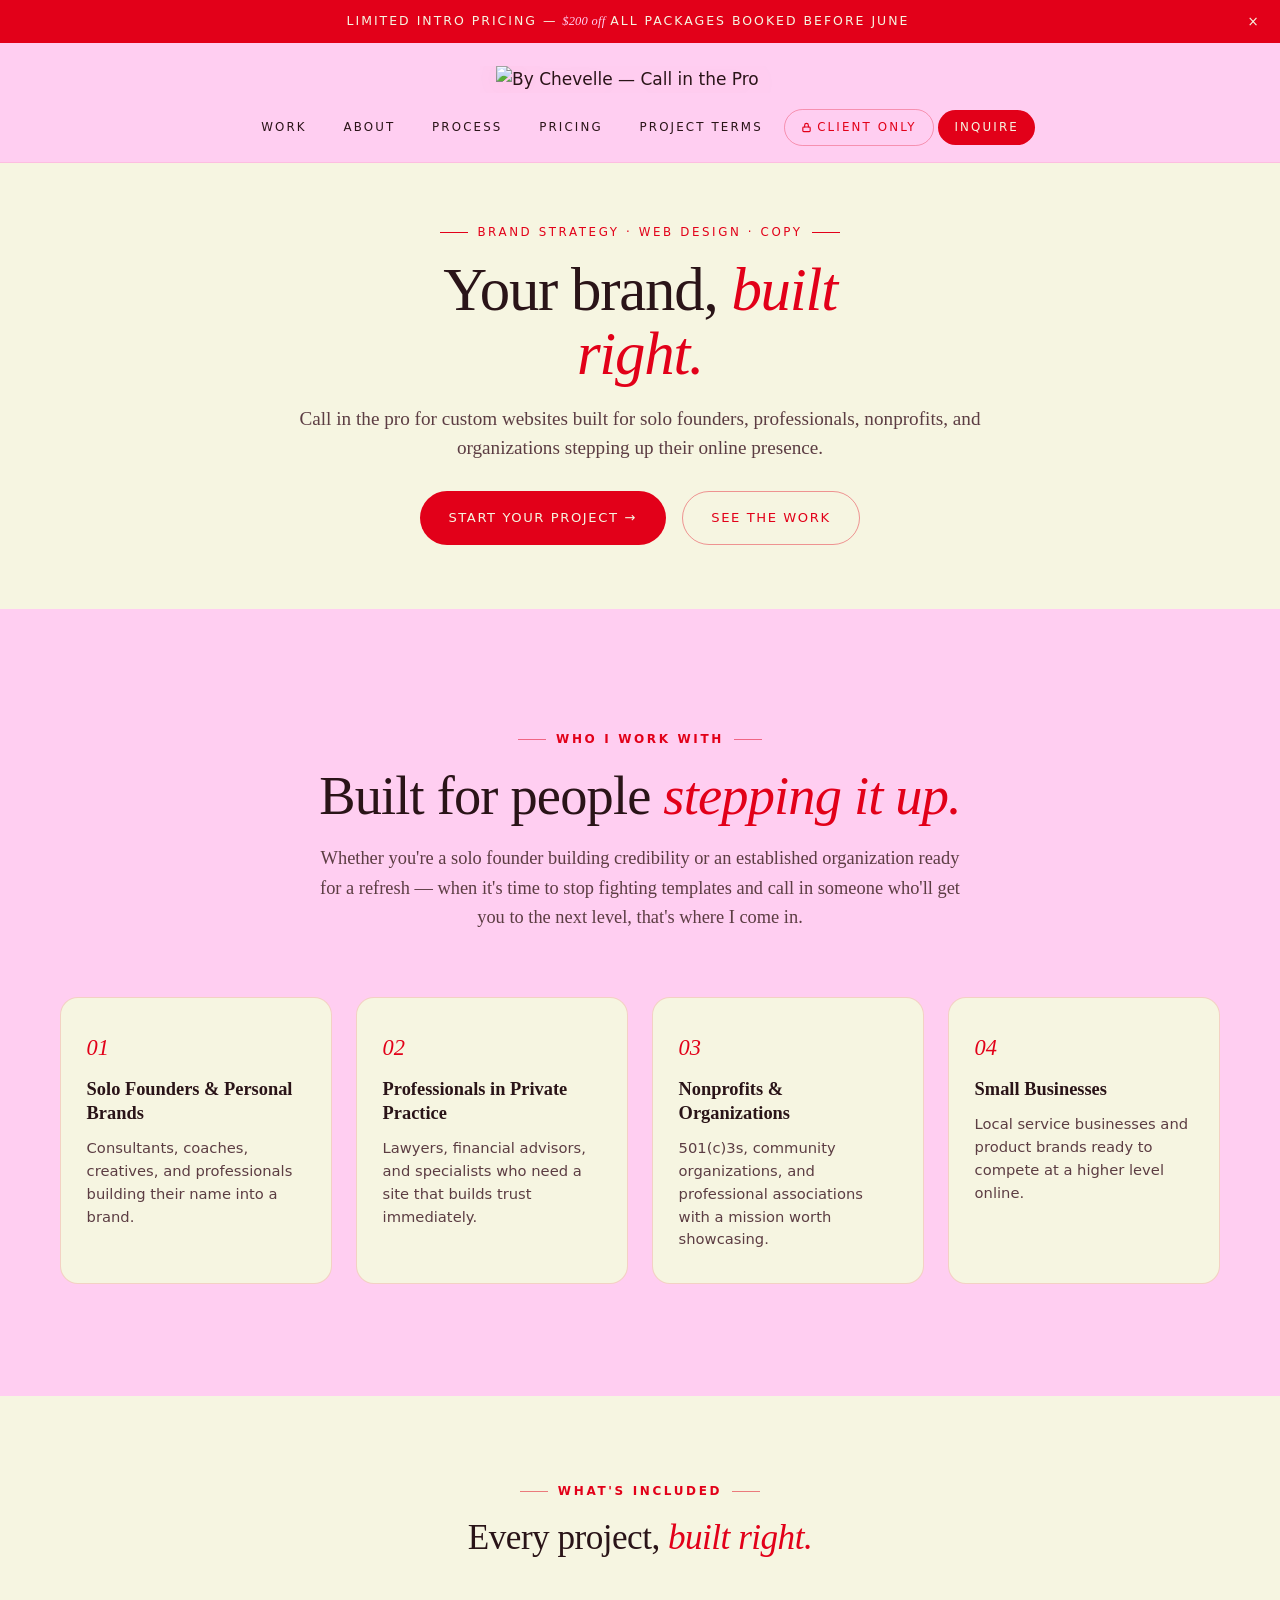
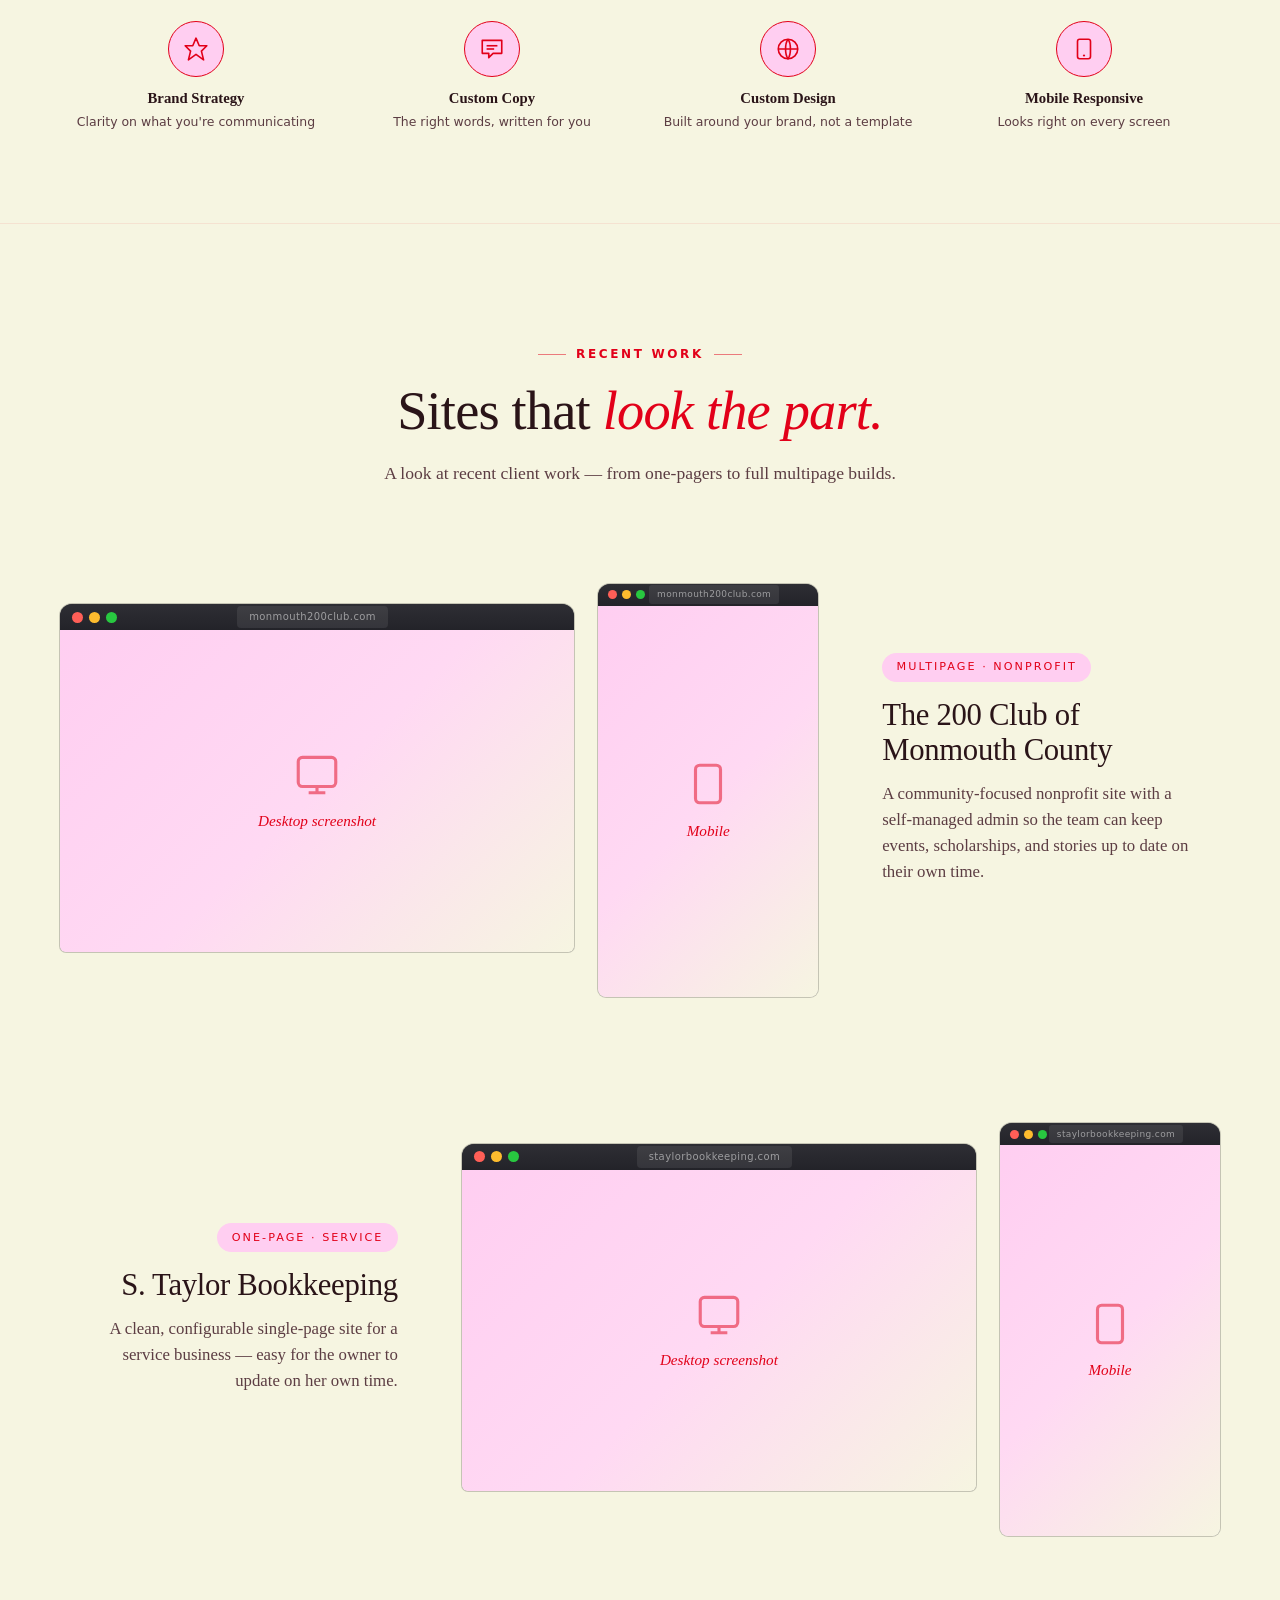
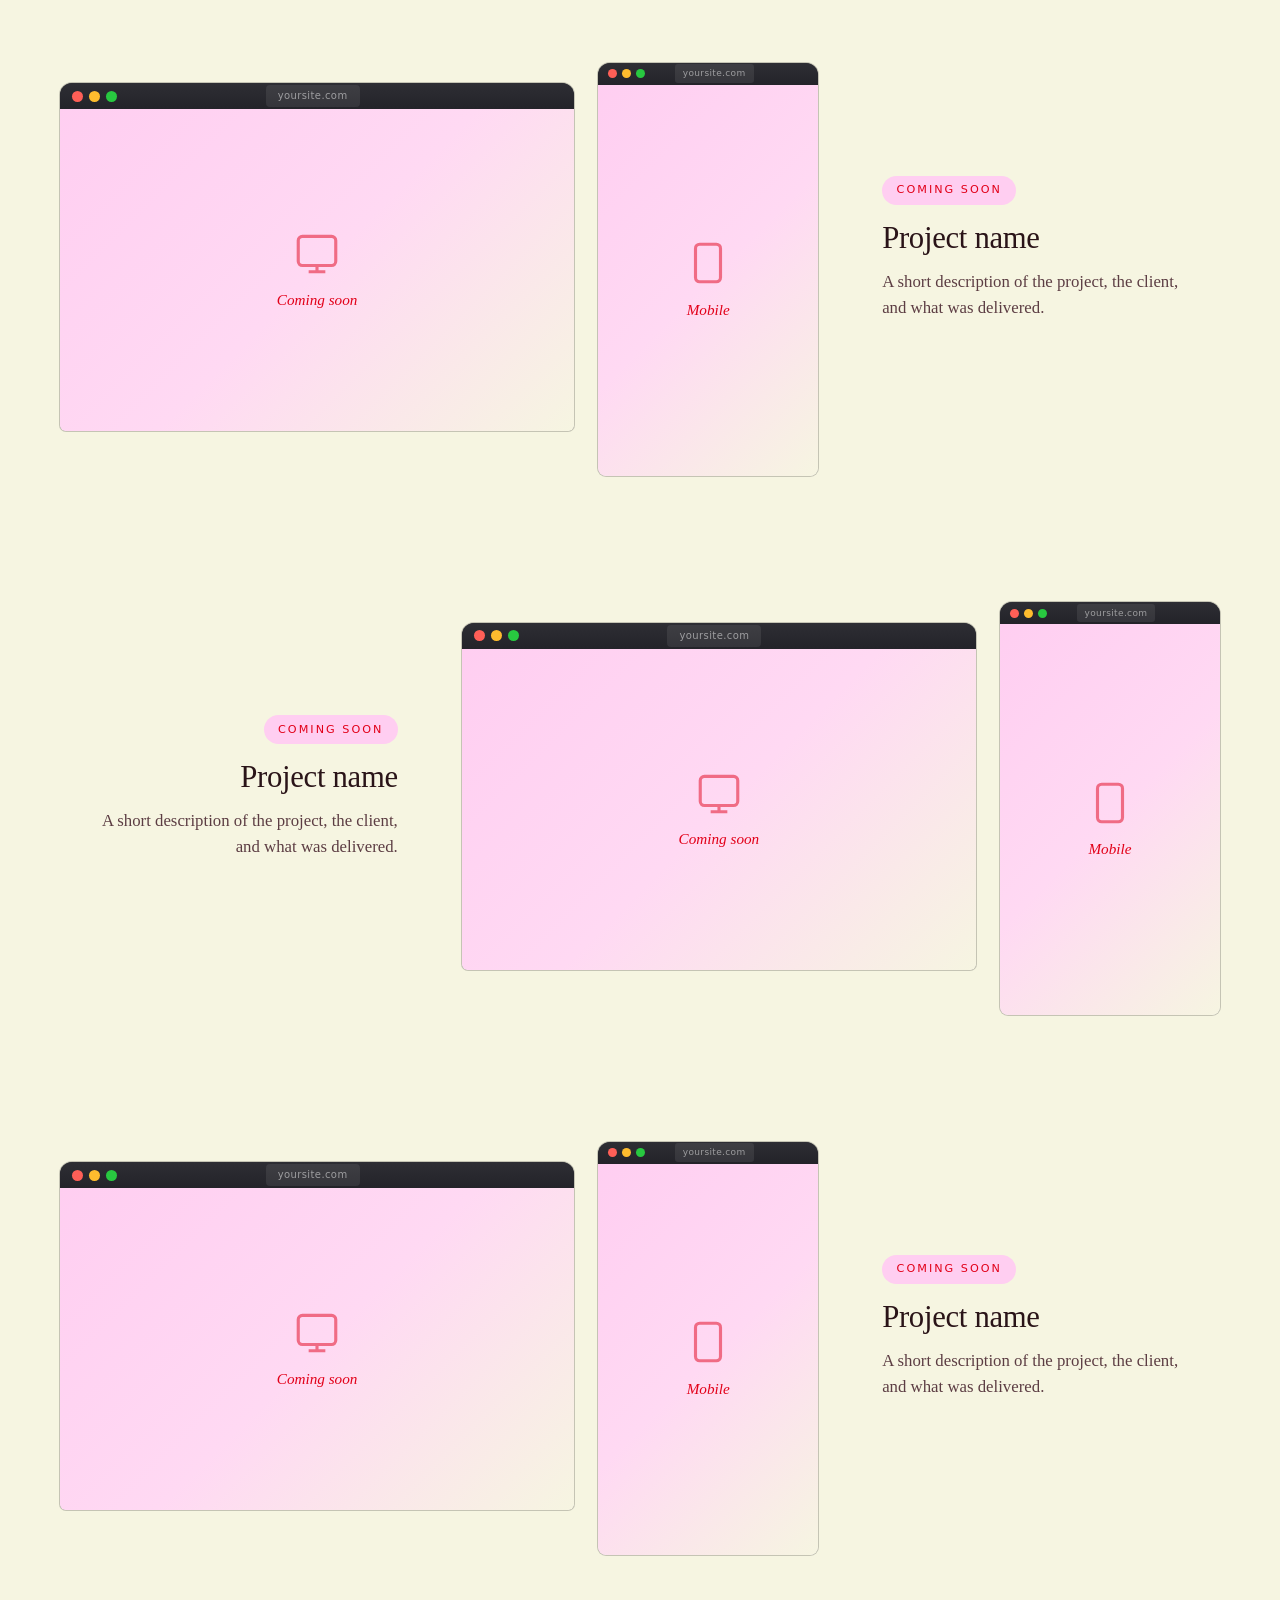
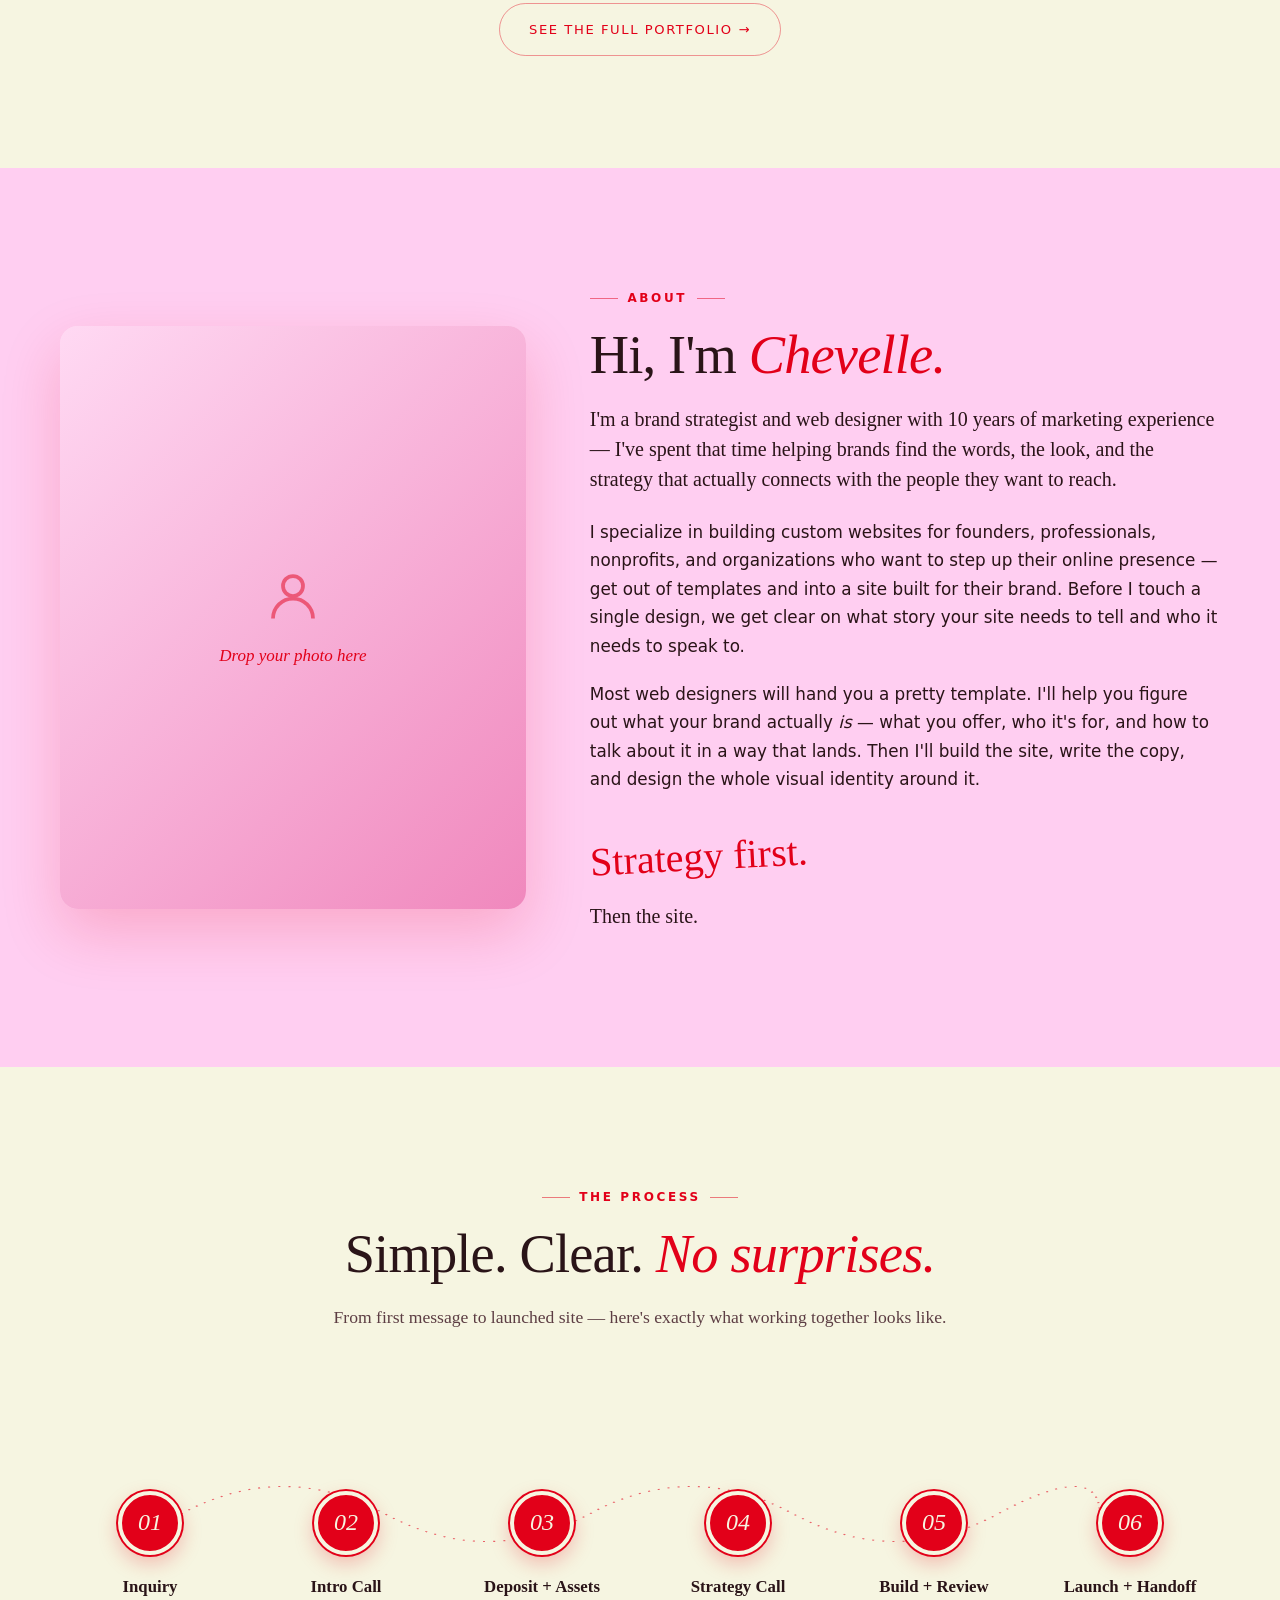
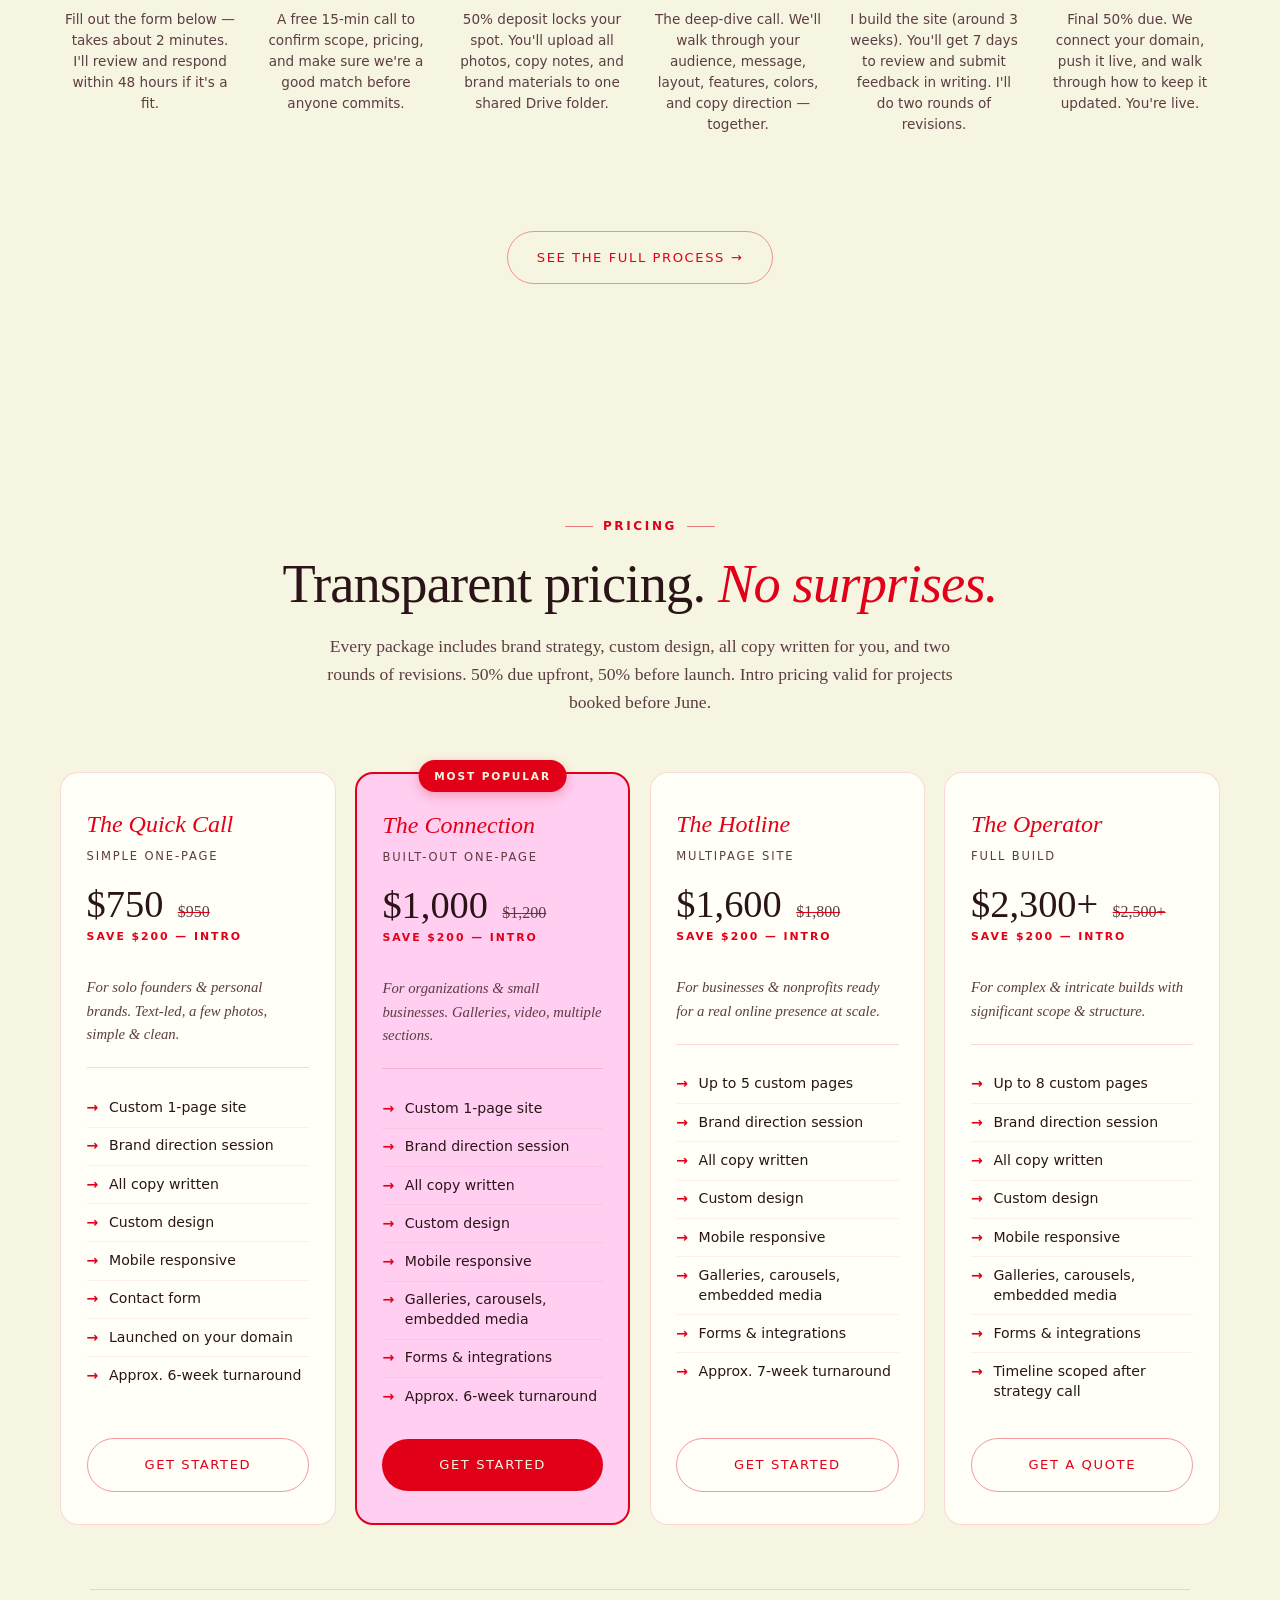
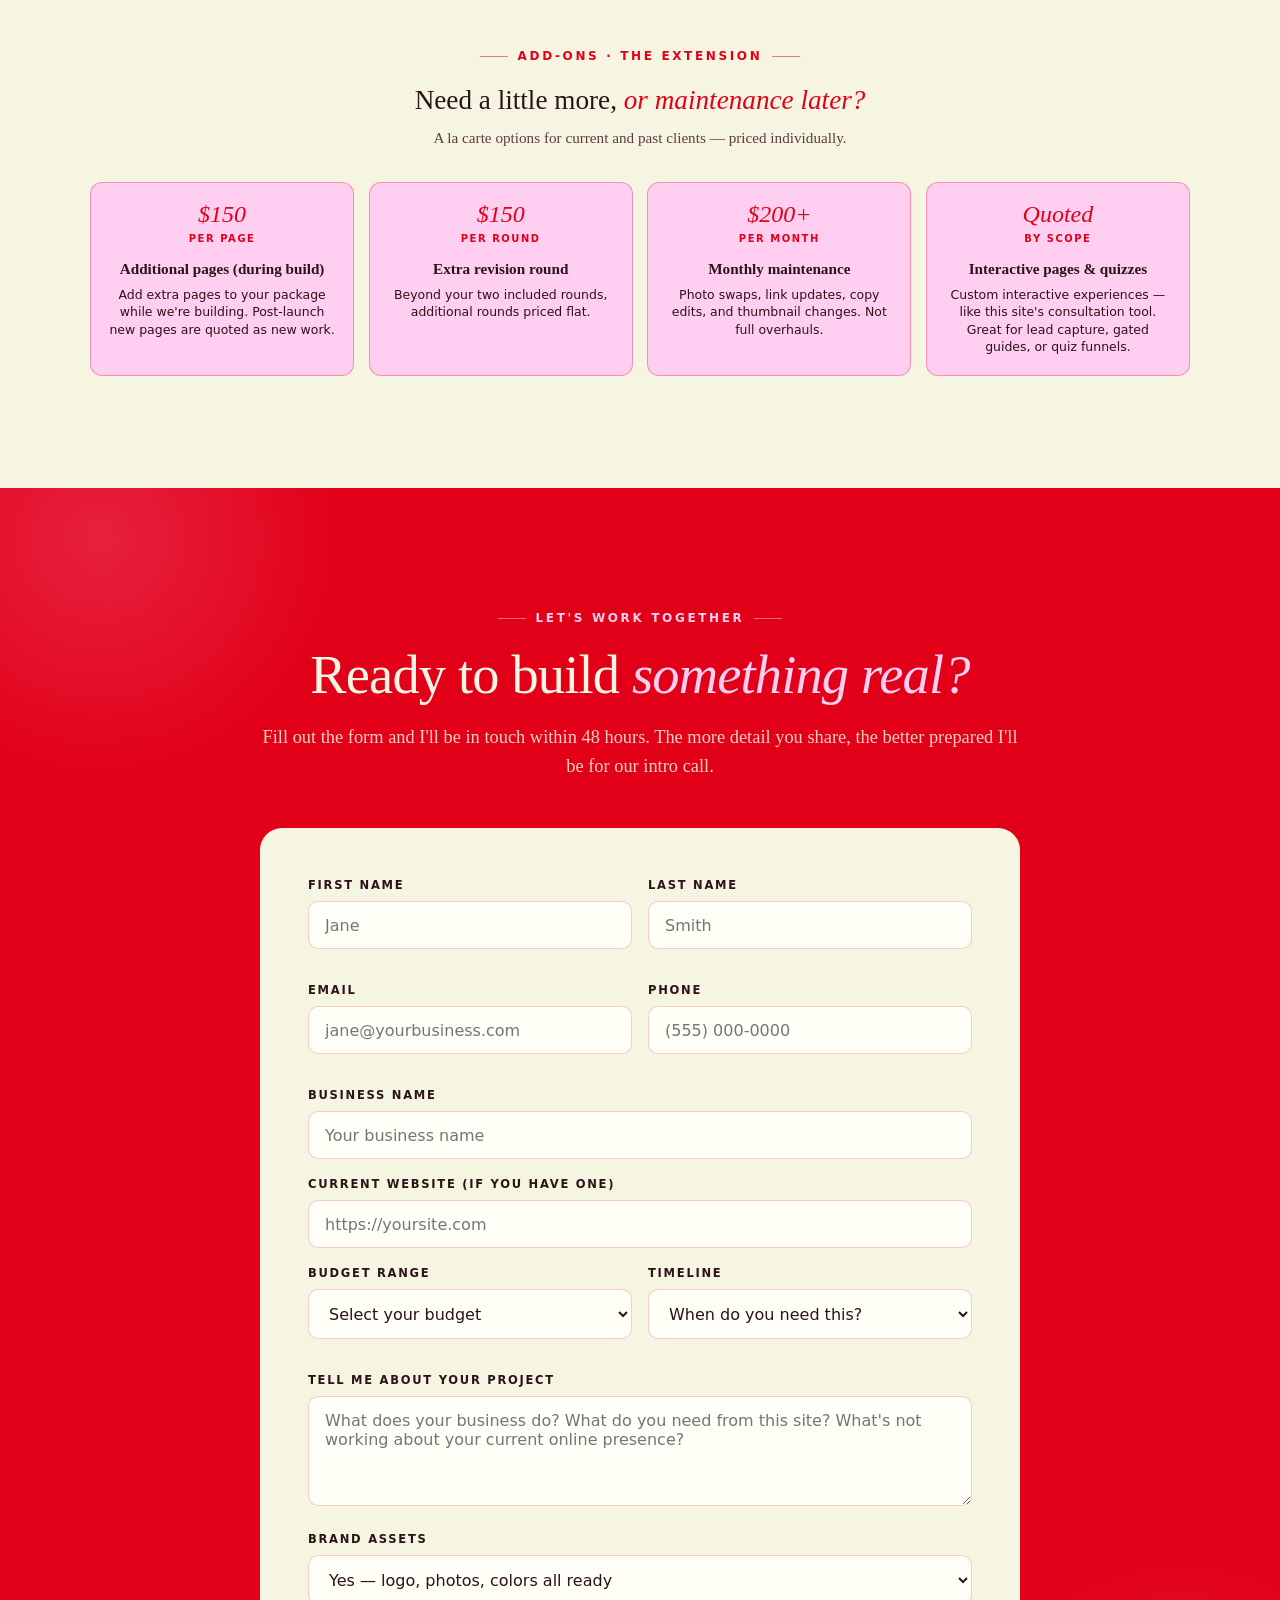
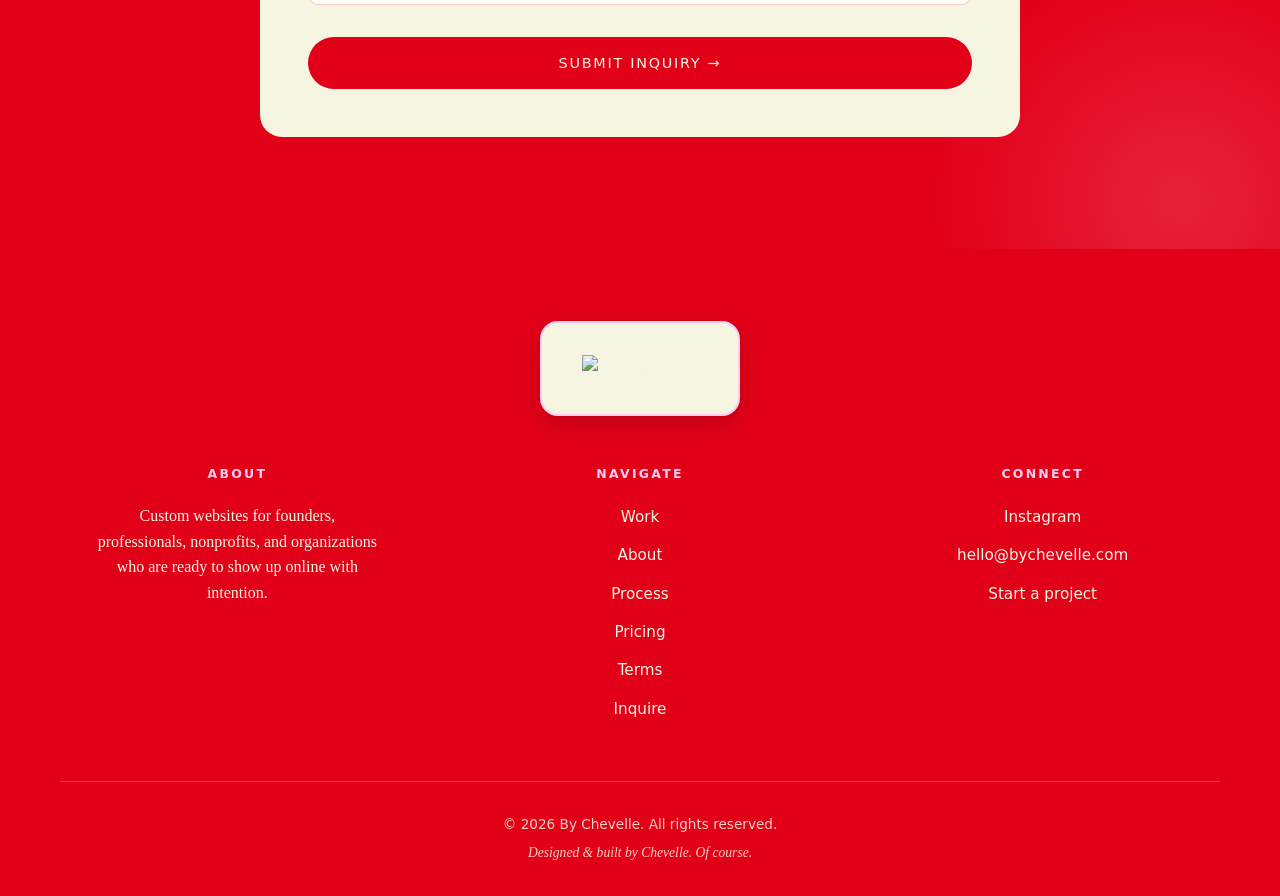
==== commit 8ee6bd48: "Add files via upload" ====
--- a/index.html
+++ b/index.html
@@ -1,12 +1,318 @@
 <!DOCTYPE html>
-<html>
+<html lang="en">
 <head>
-<meta charset="utf-8" />
-<meta name="viewport" content="width=device-width, initial-scale=1.0" />
-<title>By Chevelle — Site Admin</title>
+<meta charset="UTF-8">
+<meta name="viewport" content="width=device-width, initial-scale=1.0">
+<title>By Chevelle — Call in the Pro</title>
+<meta name="description" content="Branding, copy, and websites for service businesses, nonprofits, and organizations ready to look the part. Built by a marketing pro, not a template.">
+<link rel="icon" type="image/png" href="assets/images/phone-web.png" data-bind-attr="site.favicon">
+<link rel="preconnect" href="https://fonts.googleapis.com">
+<link rel="preconnect" href="https://fonts.gstatic.com" crossorigin>
+<link href="https://fonts.googleapis.com/css2?family=Fraunces:ital,opsz,wght@0,9..144,400;0,9..144,500;0,9..144,600;0,9..144,700;1,9..144,400;1,9..144,500;1,9..144,600&family=Cormorant+Garamond:ital,wght@0,400;0,500;0,600;0,700;1,400;1,500&family=Inter:wght@300;400;500;600&family=Pinyon+Script&display=swap" rel="stylesheet">
+<link rel="stylesheet" href="assets/css/shared.css">
+
+<!-- Netlify Identity for admin auth -->
+<script src="https://identity.netlify.com/v1/netlify-identity-widget.js"></script>
 </head>
 <body>
-<!-- Include the script that builds the page and powers Decap CMS -->
-<script src="https://unpkg.com/decap-cms@^3.0.0/dist/decap-cms.js"></script>
+
+<!-- PROMO BANNER -->
+<div class="promo-banner" id="promo-banner">
+  <span data-bind="promo.text_before">Limited intro pricing —</span><em data-bind="promo.text_emphasis">$200 off</em><span data-bind="promo.text_after">all packages booked before June 1</span>
+  <button class="promo-close" aria-label="Close">×</button>
+</div>
+
+<!-- HEADER -->
+<header class="site-header" id="site-header">
+  <div class="header-inner">
+    <div class="header-logo-wrap">
+      <a href="index.html"><img src="assets/images/logo-primary-web.png" alt="By Chevelle — Call in the Pro" class="header-logo" data-bind-attr="site.logo_primary"></a>
+    </div>
+        <nav class="header-nav">
+      <a href="#work">Work</a>
+      <a href="#about">About</a>
+      <a href="process.html">Process</a>
+      <a href="#pricing">Pricing</a>
+      <a href="terms.html">Project Terms</a>
+      <span class="nav-client">
+        <a href="consultation.html" tabindex="0">
+          <svg class="lock-icon" viewBox="0 0 24 24" fill="none" stroke="currentColor" stroke-width="2.5" stroke-linecap="round" stroke-linejoin="round"><rect x="4" y="11" width="16" height="10" rx="2"/><path d="M8 11V7a4 4 0 0 1 8 0v4"/></svg>
+          Client Only
+        </a>
+        <div class="nav-client-dropdown">
+          <a href="consultation.html">Consultation Quiz<span class="item-sub">Define your site direction</span></a>
+          <a href="consult-prep.html">Prep Guide<span class="item-sub">How to prepare for our call</span></a>
+          <a href="feedback.html">Project Feedback<span class="item-sub">Review your build in progress</span></a>
+        </div>
+      </span>
+      <a href="#inquiry" class="cta">Inquire</a>
+    </nav>
+  </div>
+</header>
+
+<!-- HERO -->
+<section class="hero">
+  <div class="container">
+    <div class="hero-eyebrow" data-bind="hero.eyebrow">Brand Strategy · Web Design · Copy</div>
+    <h1><span data-bind="hero.headline_start">Your brand, finally</span> <em data-bind="hero.headline_emphasis">built the right way.</em></h1>
+    <p class="hero-lead" data-bind="hero.lead">Custom websites for founders, professionals, nonprofits, and organizations who are ready to show up online — with intention, not just a template.</p>
+    <div class="hero-actions">
+      <a href="#inquiry" class="btn btn-primary" data-bind="hero.cta_primary">Start your project →</a>
+      <a href="#work" class="btn btn-secondary" data-bind="hero.cta_secondary">See the work</a>
+    </div>
+  </div>
+</section>
+
+<!-- WHO -->
+<section class="who" id="who">
+  <div class="container">
+    <div class="who-header reveal">
+      <span class="section-label" data-bind="audiences.section_label">Who I work with</span>
+      <h2 class="section-h2"><span data-bind="audiences.headline_start">Built for people who</span> <em data-bind="audiences.headline_emphasis">mean business.</em></h2>
+      <p style="font-family: var(--serif); font-size: 1.15rem; color: var(--ink-soft); max-width: 36em; margin: 0 auto;" data-bind="audiences.lead">Whether you're a solo founder just starting out or an established organization ready for a refresh — if your brand deserves to be taken seriously online, I can build the site that does that.</p>
+    </div>
+    <div class="who-grid" data-bind-list="audiences.cards">
+      <!-- Cards rendered by JS -->
+    </div>
+  </div>
+</section>
+
+<!-- WHAT -->
+<section class="what">
+  <div class="container">
+    <div class="what-header reveal">
+      <span class="section-label" data-bind="included.section_label">What's included</span>
+      <h2 class="section-h2"><span data-bind="included.headline_start">Every project,</span> <em data-bind="included.headline_emphasis">built right.</em></h2>
+    </div>
+    <div class="what-grid" data-bind-list="included.items">
+      <div class="what-item reveal">
+        <div class="what-icon"><svg viewBox="0 0 24 24"><path d="M12 2 L15 9 L22 9 L17 14 L19 22 L12 17 L5 22 L7 14 L2 9 L9 9 Z" stroke-linejoin="round"/></svg></div>
+        <h4>Brand Strategy</h4>
+        <p>Clarity on what you're communicating</p>
+      </div>
+      <div class="what-item reveal">
+        <div class="what-icon"><svg viewBox="0 0 24 24"><path d="M3 4 L21 4 L21 16 L13 16 L9 20 L9 16 L3 16 Z" stroke-linejoin="round"/><line x1="7" y1="9" x2="17" y2="9"/><line x1="7" y1="12" x2="14" y2="12"/></svg></div>
+        <h4>Custom Copy</h4>
+        <p>The right words, written for you</p>
+      </div>
+      <div class="what-item reveal">
+        <div class="what-icon"><svg viewBox="0 0 24 24"><circle cx="12" cy="12" r="9"/><path d="M3 12 L21 12 M12 3 C15 7 15 17 12 21 C9 17 9 7 12 3"/></svg></div>
+        <h4>Custom Design</h4>
+        <p>Built around your brand, not a template</p>
+      </div>
+      <div class="what-item reveal">
+        <div class="what-icon"><svg viewBox="0 0 24 24"><rect x="6" y="3" width="12" height="18" rx="2"/><line x1="11" y1="18" x2="13" y2="18"/></svg></div>
+        <h4>Mobile Responsive</h4>
+        <p>Looks right on every screen</p>
+      </div>
+    </div>
+  </div>
+</section>
+
+<!-- WORK -->
+<section class="work" id="work">
+  <div class="container">
+    <div class="work-header reveal">
+      <span class="section-label" data-bind="work.section_label">Recent work</span>
+      <h2 class="section-h2"><span data-bind="work.headline_start">Sites that</span> <em data-bind="work.headline_emphasis">look the part.</em></h2>
+      <p style="font-family: var(--serif); font-size: 1.1rem; color: var(--ink-soft); max-width: 36em; margin: 0 auto;" data-bind="work.lead">A look at recent client work — from one-pagers to full multipage builds.</p>
+    </div>
+
+    <div class="work-projects" data-bind-list="work.projects">
+      <!-- Projects rendered by JS -->
+    </div>
+
+    <div style="text-align: center; margin-top: 3rem;">
+      <a href="work.html" class="btn btn-secondary">See the full portfolio →</a>
+    </div>
+  </div>
+</section>
+
+<!-- ABOUT -->
+<section class="about" id="about">
+  <div class="container">
+    <div class="about-grid">
+      <div class="about-photo-wrap reveal" data-bind="about.photo_image">
+        <div class="about-photo-placeholder">
+          <svg viewBox="0 0 24 24" fill="none" stroke="currentColor" stroke-width="1.5">
+            <circle cx="12" cy="8" r="4"/>
+            <path d="M4 21c0-4.4 3.6-8 8-8s8 3.6 8 8"/>
+          </svg>
+          <span>Drop your photo here</span>
+        </div>
+      </div>
+      <div class="about-content reveal">
+        <span class="section-label" data-bind="about.section_label">About</span>
+        <h2 class="section-h2"><span data-bind="about.headline_start">Hi, I'm</span> <em data-bind="about.headline_emphasis">Chevelle.</em></h2>
+        <div data-bind-list="about.paragraphs">
+          <!-- Paragraphs rendered by JS -->
+        </div>
+        <span class="about-script" data-bind="about.script_flourish">Strategy first.</span>
+        <p data-bind="about.closing_line">Then the site.</p>
+      </div>
+    </div>
+  </div>
+</section>
+
+<!-- PROCESS -->
+<section class="process" id="process">
+  <div class="container">
+    <div class="process-header reveal">
+      <span class="section-label" data-bind="process.section_label">The process</span>
+      <h2 class="section-h2"><span data-bind="process.headline_start">Simple. Clear.</span> <em data-bind="process.headline_emphasis">No surprises.</em></h2>
+      <p style="font-family: var(--serif); font-size: 1.1rem; color: var(--ink-soft); max-width: 38em; margin: 0 auto;" data-bind="process.lead">From first message to launched site — here's exactly what working together looks like.</p>
+    </div>
+    <div class="process-roadmap">
+      <svg class="process-svg" viewBox="0 0 1000 200" preserveAspectRatio="none">
+        <path d="M 50 100 Q 150 0, 250 100 T 450 100 T 650 100 T 850 100 T 950 100" />
+      </svg>
+      <div class="process-stops" data-bind-list="process.stops">
+        <!-- Stops rendered by JS -->
+      </div>
+    </div>
+    <div class="process-cta">
+      <a href="process.html" class="btn btn-secondary">See the full process →</a>
+    </div>
+  </div>
+</section>
+
+<!-- PRICING -->
+<section class="pricing" id="pricing">
+  <div class="container">
+    <div class="pricing-header reveal">
+      <span class="section-label" data-bind="pricing.section_label">Pricing</span>
+      <h2 class="section-h2"><span data-bind="pricing.headline_start">Transparent pricing.</span> <em data-bind="pricing.headline_emphasis">No surprises.</em></h2>
+      <p style="font-family: var(--serif); font-size: 1.1rem; color: var(--ink-soft); max-width: 38em; margin: 0 auto;" data-bind="pricing.lead">Every package includes brand strategy, custom design, all copy written for you, and one round of revisions. 50% due upfront, 50% before launch. Intro pricing valid for projects booked before June 1.</p>
+    </div>
+
+    <div class="pricing-grid" data-bind-list="pricing.packages">
+      <!-- Packages rendered by JS -->
+    </div>
+
+    <!-- Add-ons -->
+    <div class="addons reveal">
+      <div class="addons-header">
+        <span class="section-label" data-bind="pricing.addons.section_label">Add-ons · The Extension</span>
+        <h3><span data-bind="pricing.addons.headline_start">Need a little more,</span> <em data-bind="pricing.addons.headline_emphasis">or maintenance later?</em></h3>
+        <p data-bind="pricing.addons.lead">A la carte options for current and past clients — priced individually.</p>
+      </div>
+      <div class="addons-grid" data-bind-list="pricing.addons.items">
+        <!-- Add-ons rendered by JS -->
+      </div>
+    </div>
+  </div>
+</section>
+
+<!-- INQUIRY FORM -->
+<section class="inquiry" id="inquiry">
+  <div class="container">
+    <div class="inquiry-inner">
+      <div class="inquiry-header">
+        <span class="section-label" data-bind="inquiry.section_label">Let's work together</span>
+        <h2 class="section-h2"><span data-bind="inquiry.headline_start">Ready to build</span> <em data-bind="inquiry.headline_emphasis">something real?</em></h2>
+        <p class="inquiry-lead" data-bind="inquiry.lead">Fill out the form and I'll be in touch within 48 hours. The more detail you share, the better prepared I'll be for our intro call.</p>
+      </div>
+      <form class="inquiry-form" id="inquiry-form" onsubmit="event.preventDefault(); alert('Form ready — Formspree integration pending. Add your endpoint to config.json.');">
+        <div class="inquiry-row">
+          <div class="inquiry-field"><label for="first-name">First Name</label><input type="text" id="first-name" name="first-name" placeholder="Jane" required></div>
+          <div class="inquiry-field"><label for="last-name">Last Name</label><input type="text" id="last-name" name="last-name" placeholder="Smith" required></div>
+        </div>
+        <div class="inquiry-row">
+          <div class="inquiry-field"><label for="email">Email</label><input type="email" id="email" name="email" placeholder="jane@yourbusiness.com" required></div>
+          <div class="inquiry-field"><label for="phone">Phone</label><input type="tel" id="phone" name="phone" placeholder="(555) 000-0000"></div>
+        </div>
+        <div class="inquiry-field"><label for="business">Business Name</label><input type="text" id="business" name="business" placeholder="Your business name"></div>
+        <div class="inquiry-field"><label for="current-site">Current Website (if you have one)</label><input type="url" id="current-site" name="current-site" placeholder="https://yoursite.com"></div>
+        <div class="inquiry-row">
+          <div class="inquiry-field">
+            <label for="budget">Budget Range</label>
+            <select id="budget" name="budget" required>
+              <option value="">Select your budget</option>
+              <option>Under $1,000 (The Quick Call)</option>
+              <option>$1,000 – $1,500 (The Connection)</option>
+              <option>$1,500 – $2,000 (The Hotline)</option>
+              <option>$2,000+ (The Operator)</option>
+              <option>Add-Ons / Maintenance only</option>
+            </select>
+          </div>
+          <div class="inquiry-field">
+            <label for="timeline">Timeline</label>
+            <select id="timeline" name="timeline">
+              <option value="">When do you need this?</option>
+              <option>6 weeks</option>
+              <option>1–2 months</option>
+              <option>2–3 months</option>
+              <option>Just exploring</option>
+            </select>
+          </div>
+        </div>
+        <div class="inquiry-field"><label for="project">Tell me about your project</label><textarea id="project" name="project" placeholder="What does your business do? What do you need from this site? What's not working about your current online presence?" required></textarea></div>
+        <div class="inquiry-field">
+          <label for="assets">Brand Assets</label>
+          <select id="assets" name="assets">
+            <option>Yes — logo, photos, colors all ready</option>
+            <option>Partial — some but not all</option>
+            <option>No — starting from scratch</option>
+          </select>
+        </div>
+        <button type="submit" class="btn btn-primary inquiry-submit" data-bind="inquiry.submit_label">Submit inquiry →</button>
+      </form>
+    </div>
+  </div>
+</section>
+
+<!-- FOOTER -->
+<footer class="site-footer">
+  <div class="container">
+    <div class="footer-logo-mark">
+      <div class="footer-logo-mark-inner">
+        <a href="index.html"><img src="assets/images/logo-primary-web.png" alt="By Chevelle" data-bind-attr="site.logo_footer"></a>
+      </div>
+    </div>
+    <div class="footer-grid">
+      <div class="footer-col">
+        <h4>About</h4>
+        <p class="footer-blurb" data-bind="site.footer_about">Custom websites for founders, professionals, nonprofits, and organizations who are ready to show up online with intention.</p>
+      </div>
+      <div class="footer-col">
+        <h4>Navigate</h4>
+        <ul>
+          <li><a href="work.html">Work</a></li>
+          <li><a href="index.html#about">About</a></li>
+          <li><a href="process.html">Process</a></li>
+          <li><a href="index.html#pricing">Pricing</a></li>
+          <li><a href="terms.html">Terms</a></li>
+          <li><a href="index.html#inquiry">Inquire</a></li>
+        </ul>
+      </div>
+      <div class="footer-col">
+        <h4>Connect</h4>
+        <ul>
+          <li><a data-bind-attr="site.instagram_url" target="_blank" rel="noopener">Instagram</a></li>
+          <li><a data-bind-attr="site.email"><span data-bind="site.email">hello@bychevelle.com</span></a></li>
+          <li><a href="index.html#inquiry">Start a project</a></li>
+        </ul>
+      </div>
+    </div>
+    <div class="footer-bottom">
+      <div>© <span data-bind="site.copyright_year">2026</span> By Chevelle. All rights reserved.</div>
+      <div class="footer-bottom-credit" data-bind="site.footer_credit">Designed &amp; built by Chevelle. Of course.</div>
+    </div>
+  </div>
+</footer>
+
+<script src="assets/js/site.js"></script>
+<script>
+  // Netlify Identity redirect — sends user to /admin after login
+  if (window.netlifyIdentity) {
+    window.netlifyIdentity.on("init", user => {
+      if (!user) {
+        window.netlifyIdentity.on("login", () => {
+          document.location.href = "/admin/";
+        });
+      }
+    });
+  }
+</script>
 </body>
 </html>
--- a/assets/css/shared.css
+++ b/assets/css/shared.css
@@ -0,0 +1,2444 @@
+:root {
+    --red:        #E20019;
+    --red-deep:   #B5001A;
+    --red-dark:   #4A1418;
+    --pink:       #FFCEF1;
+    --pink-warm:  #FFD9F3;
+    --pink-deep:  #F088BD;
+    --cream:      #F6F5E1;
+    --cream-deep: #EFEDD0;
+    --ink:        #2A1418;
+    --ink-soft:   #5C3D43;
+    --white:      #FFFEF7;
+
+    --display:  'Fraunces', Georgia, serif;
+    --serif:    'Cormorant Garamond', Georgia, serif;
+    --script:   'Pinyon Script', cursive;
+    --body:     'Inter', system-ui, sans-serif;
+
+    --max-width: 1240px;
+    --section-pad: clamp(4rem, 9vw, 7rem);
+  }
+
+  *, *::before, *::after { box-sizing: border-box; }
+  html { scroll-behavior: smooth; }
+  body {
+    margin: 0;
+    font-family: var(--body);
+    background: var(--cream);
+    color: var(--ink);
+    line-height: 1.6;
+    font-size: 17px;
+    -webkit-font-smoothing: antialiased;
+    overflow-x: hidden;
+
+    /* Custom cursor — pink fill with red outline */
+    cursor: url("data:image/svg+xml;utf8,<svg xmlns='http://www.w3.org/2000/svg' width='28' height='28' viewBox='0 0 28 28'><path d='M3 3 L3 21 L8 16 L11 24 L14 22.5 L11 14.5 L18 14.5 Z' fill='%23FFB6DD' stroke='%23E20019' stroke-width='1.5' stroke-linejoin='round'/></svg>") 3 3, auto;
+  }
+  a, button { cursor: url("data:image/svg+xml;utf8,<svg xmlns='http://www.w3.org/2000/svg' width='28' height='28' viewBox='0 0 28 28'><circle cx='14' cy='14' r='9' fill='%23FFB6DD' stroke='%23E20019' stroke-width='2'/></svg>") 14 14, pointer; }
+
+  img { max-width: 100%; height: auto; display: block; }
+  a { color: inherit; text-decoration: none; }
+  button { font-family: inherit; border: none; }
+
+  .container {
+    max-width: var(--max-width);
+    margin: 0 auto;
+    padding: 0 clamp(1.25rem, 4vw, 2.5rem);
+  }
+
+  /* ===== SHARED ===== */
+  .section-label {
+    display: inline-flex;
+    align-items: center;
+    gap: 0.6rem;
+    font-size: 0.75rem;
+    font-weight: 600;
+    letter-spacing: 0.22em;
+    text-transform: uppercase;
+    margin-bottom: 1.2rem;
+    color: var(--red);
+  }
+  .section-label::before, .section-label::after {
+    content: ""; width: 28px; height: 1px;
+    background: currentColor; opacity: 0.5;
+  }
+  .section-h2 {
+    font-family: var(--display);
+    font-weight: 400;
+    font-size: clamp(2rem, 4.5vw, 3.4rem);
+    line-height: 1.05;
+    letter-spacing: -0.015em;
+    margin: 0 0 1.2rem;
+    color: var(--ink);
+  }
+  .section-h2 em {
+    font-family: var(--display);
+    font-style: italic;
+    font-weight: 500;
+    color: var(--red);
+  }
+
+  .btn {
+    display: inline-flex;
+    align-items: center;
+    gap: 0.5rem;
+    padding: 0.95rem 1.8rem;
+    border-radius: 999px;
+    font-size: 0.82rem;
+    font-weight: 500;
+    letter-spacing: 0.12em;
+    text-transform: uppercase;
+    transition: all 0.25s ease;
+    font-family: var(--body);
+    border: none;
+  }
+  .btn-primary {
+    background: var(--red);
+    color: var(--cream);
+  }
+  .btn-primary:hover {
+    background: var(--pink);
+    color: var(--red);
+    transform: translateY(-2px);
+    box-shadow: 0 8px 24px rgba(226, 0, 25, 0.18);
+  }
+  .btn-secondary {
+    color: var(--red);
+    border: 1px solid rgba(226, 0, 25, 0.4);
+    background: transparent;
+  }
+  .btn-secondary:hover {
+    background: var(--pink);
+    color: var(--red);
+    border-color: var(--red);
+    transform: translateY(-2px);
+    box-shadow: 0 8px 24px rgba(226, 0, 25, 0.18);
+  }
+  .btn-cream { background: var(--cream); color: var(--red); }
+  .btn-cream:hover { background: var(--white); transform: translateY(-2px); }
+  .btn-ghost {
+    background: transparent;
+    color: var(--cream);
+    border: 1px solid rgba(246, 245, 225, 0.4);
+  }
+  .btn-ghost:hover { background: rgba(246, 245, 225, 0.1); border-color: var(--cream); }
+
+  /* ===== PROMO BANNER ===== */
+  .promo-banner {
+    background: var(--red);
+    color: var(--cream);
+    text-align: center;
+    padding: 0.7rem 2.5rem 0.7rem 1rem;
+    font-size: 0.78rem;
+    letter-spacing: 0.16em;
+    text-transform: uppercase;
+    font-weight: 500;
+    position: relative;
+  }
+  .promo-banner em {
+    font-family: var(--display);
+    font-style: italic;
+    color: var(--pink);
+    font-weight: 500;
+    text-transform: none;
+    letter-spacing: 0.02em;
+    margin: 0 0.3rem;
+  }
+  .promo-close {
+    position: absolute;
+    right: 0.8rem;
+    top: 50%;
+    transform: translateY(-50%);
+    background: transparent;
+    color: var(--cream);
+    width: 28px;
+    height: 28px;
+    border-radius: 50%;
+    display: flex;
+    align-items: center;
+    justify-content: center;
+    transition: background 0.2s;
+  }
+  .promo-close:hover { background: rgba(255, 255, 255, 0.15); }
+
+  /* ===== HEADER — tighter top, logo disappears on scroll ===== */
+  header.site-header {
+    position: sticky;
+    top: 0;
+    z-index: 100;
+    background: var(--pink);
+    padding: 1.4rem 0 1rem;
+    border-bottom: 1px solid rgba(226, 0, 25, 0.08);
+    transition: padding 0.3s ease, box-shadow 0.3s ease, background 0.3s ease;
+  }
+  header.site-header.scrolled {
+    padding: 0.5rem 0 0.5rem;
+    box-shadow: 0 4px 20px rgba(226, 0, 25, 0.12);
+  }
+  /* Hide logo entirely on scroll */
+  header.site-header.scrolled .header-logo-wrap {
+    max-height: 0;
+    overflow: hidden;
+    margin: 0;
+    opacity: 0;
+    transition: max-height 0.3s ease, opacity 0.2s ease, margin 0.3s ease;
+  }
+  header.site-header.scrolled .header-inner {
+    gap: 0;
+  }
+  header.site-header.scrolled .header-nav {
+    padding-top: 0;
+  }
+  .header-inner {
+    position: relative;
+    z-index: 1;
+    display: flex;
+    flex-direction: column;
+    align-items: center;
+    gap: 0.8rem;
+    transition: gap 0.3s ease;
+  }
+  .header-logo-wrap {
+    max-width: 320px;
+    max-height: 200px;
+    width: 100%;
+    padding: 0 1rem;
+    opacity: 1;
+    transition: max-height 0.3s ease, opacity 0.3s ease, max-width 0.3s ease;
+    overflow: hidden;
+  }
+  .header-logo {
+    width: 100%;
+    height: auto;
+    display: block;
+    filter: drop-shadow(0 4px 16px rgba(226, 0, 25, 0.1));
+  }
+  .header-nav {
+    display: flex;
+    gap: 0.3rem;
+    align-items: center;
+    padding-top: 0.2rem;
+    flex-wrap: wrap;
+    justify-content: center;
+  }
+  .header-nav a {
+    font-size: 0.74rem;
+    font-weight: 500;
+    letter-spacing: 0.18em;
+    text-transform: uppercase;
+    color: var(--ink);
+    transition: all 0.25s ease;
+    padding: 0.5rem 1rem;
+    border-radius: 999px;
+    position: relative;
+    display: inline-flex;
+    align-items: center;
+    gap: 0.35rem;
+  }
+  .header-nav a:hover {
+    background: var(--cream);
+    color: var(--red);
+  }
+  .header-nav a.cta {
+    background: var(--red);
+    color: var(--cream);
+  }
+  .header-nav a.cta:hover {
+    background: var(--white);
+    color: var(--pink-deep);
+  }
+
+  /* Client-only nav item with dropdown */
+  .header-nav .nav-client {
+    position: relative;
+  }
+  .header-nav .nav-client > a {
+    background: transparent;
+    border: 1px solid rgba(226, 0, 25, 0.3);
+    color: var(--red);
+    cursor: pointer;
+  }
+  .header-nav .nav-client > a:hover,
+  .header-nav .nav-client:hover > a {
+    background: var(--red);
+    color: var(--cream);
+    border-color: var(--red);
+  }
+  .header-nav .nav-client .lock-icon {
+    width: 11px;
+    height: 11px;
+    flex-shrink: 0;
+  }
+  .nav-client-dropdown {
+    position: absolute;
+    top: calc(100% + 0.4rem);
+    left: 50%;
+    transform: translateX(-50%) translateY(-8px);
+    min-width: 230px;
+    background: var(--white);
+    border: 1px solid rgba(226, 0, 25, 0.18);
+    border-radius: 12px;
+    padding: 0.6rem;
+    box-shadow: 0 14px 40px rgba(226, 0, 25, 0.14);
+    opacity: 0;
+    visibility: hidden;
+    pointer-events: none;
+    transition: opacity 0.2s, transform 0.2s, visibility 0.2s;
+    z-index: 200;
+  }
+  .header-nav .nav-client:hover .nav-client-dropdown,
+  .header-nav .nav-client:focus-within .nav-client-dropdown {
+    opacity: 1;
+    visibility: visible;
+    pointer-events: auto;
+    transform: translateX(-50%) translateY(0);
+  }
+  .nav-client-dropdown a {
+    display: block;
+    padding: 0.65rem 0.9rem;
+    border-radius: 8px;
+    text-align: left;
+    font-size: 0.72rem;
+    color: var(--ink);
+    border: none;
+    background: transparent;
+    text-transform: uppercase;
+    letter-spacing: 0.14em;
+    margin: 0;
+    width: 100%;
+  }
+  .nav-client-dropdown a:hover {
+    background: var(--pink);
+    color: var(--red);
+  }
+  .nav-client-dropdown a .item-sub {
+    display: block;
+    font-size: 0.68rem;
+    letter-spacing: 0.04em;
+    text-transform: none;
+    color: var(--ink-soft);
+    margin-top: 0.15rem;
+    font-weight: 400;
+  }
+
+  /* ===== HERO ===== */
+  .hero {
+    padding: clamp(2rem, 4vw, 3.5rem) 0 clamp(2.5rem, 5vw, 4rem);
+    background: var(--cream);
+    text-align: center;
+  }
+  .hero-eyebrow {
+    display: inline-flex;
+    align-items: center;
+    gap: 0.6rem;
+    font-size: 0.74rem;
+    font-weight: 500;
+    letter-spacing: 0.22em;
+    text-transform: uppercase;
+    color: var(--red);
+    margin-bottom: 1rem;
+  }
+  .hero-eyebrow::before, .hero-eyebrow::after {
+    content: ""; width: 28px; height: 1px; background: var(--red);
+  }
+  .hero h1 {
+    font-family: var(--display);
+    font-weight: 400;
+    font-size: clamp(2.2rem, 5vw, 3.8rem);
+    line-height: 1.05;
+    letter-spacing: -0.02em;
+    margin: 0 auto 1.2rem;
+    max-width: 16ch;
+    color: var(--ink);
+  }
+  .hero h1 em {
+    font-family: var(--display);
+    font-style: italic;
+    font-weight: 500;
+    color: var(--red);
+  }
+  .hero-lead {
+    font-family: var(--serif);
+    font-size: clamp(1.05rem, 1.5vw, 1.2rem);
+    color: var(--ink-soft);
+    max-width: 36em;
+    margin: 0 auto 1.8rem;
+    line-height: 1.5;
+  }
+  .hero-actions {
+    display: inline-flex;
+    gap: 1rem;
+    flex-wrap: wrap;
+    justify-content: center;
+  }
+
+  /* ===== WHO ===== */
+  .who {
+    padding: var(--section-pad) 0;
+    background: var(--pink);
+    position: relative;
+  }
+  .who-header {
+    max-width: 720px;
+    margin: 0 auto 4rem;
+    text-align: center;
+  }
+  .who-grid {
+    display: grid;
+    grid-template-columns: repeat(4, 1fr);
+    gap: 1.5rem;
+  }
+  .who-card {
+    background: var(--cream);
+    border: 1px solid rgba(226, 0, 25, 0.15);
+    border-radius: 18px;
+    padding: 2rem 1.6rem;
+    transition: transform 0.3s, box-shadow 0.3s;
+  }
+  .who-card:hover {
+    transform: translateY(-4px);
+    box-shadow: 0 14px 36px rgba(226, 0, 25, 0.12);
+  }
+  .who-card-num {
+    font-family: var(--display);
+    font-style: italic;
+    font-size: 1.4rem;
+    color: var(--red);
+    margin-bottom: 0.8rem;
+  }
+  .who-card h3 {
+    font-family: var(--serif);
+    font-weight: 600;
+    font-size: 1.15rem;
+    line-height: 1.3;
+    margin: 0 0 0.7rem;
+    color: var(--ink);
+  }
+  .who-card p {
+    margin: 0;
+    font-size: 0.92rem;
+    color: var(--ink-soft);
+    line-height: 1.55;
+  }
+
+  /* ===== WHAT I DO — icon row ===== */
+  .what {
+    padding: clamp(3rem, 6vw, 5rem) 0;
+    background: var(--cream);
+    border-bottom: 1px solid rgba(226, 0, 25, 0.08);
+  }
+  .what-header {
+    text-align: center;
+    margin-bottom: 3rem;
+  }
+  .what-header .section-h2 {
+    font-size: clamp(1.6rem, 3vw, 2.2rem);
+    margin-bottom: 0.5rem;
+  }
+  .what-grid {
+    display: grid;
+    grid-template-columns: repeat(4, 1fr);
+    gap: 1.5rem;
+  }
+  .what-item {
+    text-align: center;
+    padding: 1rem 0.5rem;
+    transition: transform 0.3s;
+  }
+  .what-item:hover { transform: translateY(-3px); }
+  .what-icon {
+    width: 56px;
+    height: 56px;
+    margin: 0 auto 0.8rem;
+    background: var(--pink);
+    border-radius: 50%;
+    display: flex;
+    align-items: center;
+    justify-content: center;
+    border: 1.5px solid var(--red);
+  }
+  .what-icon svg {
+    width: 26px;
+    height: 26px;
+    stroke: var(--red);
+    stroke-width: 1.5;
+    fill: none;
+  }
+  .what-item h4 {
+    font-family: var(--serif);
+    font-weight: 600;
+    font-size: 0.92rem;
+    margin: 0 0 0.3rem;
+    color: var(--ink);
+    line-height: 1.2;
+  }
+  .what-item p {
+    margin: 0;
+    font-size: 0.78rem;
+    color: var(--ink-soft);
+    line-height: 1.4;
+  }
+
+  /* ===== WORK — editorial gallery ===== */
+  .work {
+    padding: var(--section-pad) 0;
+    background: var(--cream);
+    position: relative;
+  }
+  .work-header {
+    text-align: center;
+    max-width: 720px;
+    margin: 0 auto 4.5rem;
+  }
+  .work-projects {
+    display: flex;
+    flex-direction: column;
+    gap: clamp(4rem, 8vw, 7rem);
+  }
+  .work-project {
+    display: grid;
+    grid-template-columns: 1.5fr 0.7fr;
+    gap: clamp(1.5rem, 4vw, 3rem);
+    align-items: center;
+    position: relative;
+  }
+  .work-project:nth-child(even) {
+    grid-template-columns: 0.7fr 1.5fr;
+  }
+  .work-project:nth-child(even) .work-project-info {
+    order: -1;
+    text-align: right;
+  }
+  .work-project-visual {
+    position: relative;
+    display: flex;
+    align-items: center;
+    justify-content: center;
+    gap: 1.5rem;
+  }
+  .work-project:nth-child(odd) .work-project-visual { justify-content: flex-start; }
+  .work-project:nth-child(even) .work-project-visual { justify-content: flex-end; }
+
+  .work-project .device-desktop {
+    width: 100%;
+    max-width: 540px;
+    flex-shrink: 1;
+  }
+  .work-project .device-mobile {
+    width: clamp(170px, 18vw, 220px);
+    flex-shrink: 0;
+    margin-top: 1.5rem;
+    transition: transform 0.4s ease;
+  }
+  .work-project:hover .device-mobile { transform: translateY(-6px); }
+  .work-project:hover .device-desktop { transform: translateY(-4px); }
+  .work-project .device-desktop,
+  .work-project .device-mobile {
+    transition: transform 0.4s ease;
+  }
+
+  .work-project-info {
+    padding: 1rem;
+  }
+  .work-project-tag {
+    display: inline-block;
+    font-size: 0.7rem;
+    font-weight: 500;
+    letter-spacing: 0.18em;
+    text-transform: uppercase;
+    color: var(--red);
+    background: var(--pink);
+    padding: 0.35rem 0.9rem;
+    border-radius: 999px;
+    margin-bottom: 1rem;
+  }
+  .work-project-info h3 {
+    font-family: var(--display);
+    font-weight: 500;
+    font-size: clamp(1.4rem, 2.4vw, 2rem);
+    line-height: 1.15;
+    margin: 0 0 0.8rem;
+    color: var(--ink);
+    letter-spacing: -0.01em;
+  }
+  .work-project-info h3 em {
+    font-style: italic;
+    color: var(--red);
+  }
+  .work-project-info p {
+    font-family: var(--serif);
+    font-size: 1.05rem;
+    color: var(--ink-soft);
+    line-height: 1.55;
+    margin: 0 0 1.2rem;
+  }
+  .work-project-link {
+    display: inline-flex;
+    align-items: center;
+    gap: 0.4rem;
+    font-size: 0.78rem;
+    font-weight: 500;
+    letter-spacing: 0.16em;
+    text-transform: uppercase;
+    color: var(--red);
+    border-bottom: 1px solid var(--red);
+    padding-bottom: 2px;
+    transition: gap 0.25s;
+  }
+  .work-project-link:hover { gap: 0.7rem; }
+
+  /* Device frames */
+  .device-desktop {
+    width: clamp(480px, 60vw, 720px);
+    background: linear-gradient(180deg, #2a2a30 0%, #1a1a20 100%);
+    border-radius: 12px 12px 6px 6px;
+    overflow: hidden;
+    box-shadow:
+      inset 0 1px 0 rgba(255, 255, 255, 0.1),
+      0 0 0 1px rgba(0, 0, 0, 0.2);
+  }
+  .device-desktop-bar {
+    height: 26px;
+    background: linear-gradient(180deg, #2e2e34 0%, #232329 100%);
+    display: flex;
+    align-items: center;
+    padding: 0 12px;
+    gap: 6px;
+  }
+  .device-desktop-bar .dot {
+    width: 11px; height: 11px;
+    border-radius: 50%;
+    background: rgba(255, 255, 255, 0.2);
+  }
+  .device-desktop-bar .dot:nth-child(1) { background: #ff5f57; }
+  .device-desktop-bar .dot:nth-child(2) { background: #febc2e; }
+  .device-desktop-bar .dot:nth-child(3) { background: #28c840; }
+  .device-desktop-bar .url {
+    margin-left: auto;
+    margin-right: auto;
+    background: rgba(255,255,255,0.08);
+    color: rgba(255,255,255,0.5);
+    font-size: 10px;
+    padding: 3px 12px;
+    border-radius: 4px;
+    letter-spacing: 0.04em;
+    transform: translateX(-30px);
+  }
+  .device-desktop-screen {
+    aspect-ratio: 16/10;
+    background: var(--white);
+    overflow-y: auto;
+    overflow-x: hidden;
+    scrollbar-width: thin;
+    scrollbar-color: var(--pink) transparent;
+  }
+  .device-desktop-screen::-webkit-scrollbar { width: 6px; }
+  .device-desktop-screen::-webkit-scrollbar-track { background: transparent; }
+  .device-desktop-screen::-webkit-scrollbar-thumb {
+    background: var(--pink);
+    border-radius: 999px;
+  }
+  .device-desktop-screen img { width: 100%; display: block; }
+
+  .device-mobile {
+    width: clamp(220px, 28vw, 300px);
+    background: linear-gradient(180deg, #2e2e34 0%, #232329 100%);
+    border-radius: 12px 12px 8px 8px;
+    overflow: hidden;
+    box-shadow:
+      inset 0 1px 0 rgba(255, 255, 255, 0.1),
+      0 0 0 1px rgba(0, 0, 0, 0.2);
+  }
+  .device-mobile-bar {
+    height: 22px;
+    background: linear-gradient(180deg, #2e2e34 0%, #232329 100%);
+    display: flex;
+    align-items: center;
+    padding: 0 10px;
+    gap: 5px;
+  }
+  .device-mobile-bar .dot {
+    width: 9px; height: 9px;
+    border-radius: 50%;
+    background: rgba(255, 255, 255, 0.2);
+  }
+  .device-mobile-bar .dot:nth-child(1) { background: #ff5f57; }
+  .device-mobile-bar .dot:nth-child(2) { background: #febc2e; }
+  .device-mobile-bar .dot:nth-child(3) { background: #28c840; }
+  .device-mobile-bar .url {
+    margin-left: auto;
+    margin-right: auto;
+    background: rgba(255,255,255,0.08);
+    color: rgba(255,255,255,0.5);
+    font-size: 9px;
+    padding: 2px 8px;
+    border-radius: 3px;
+    letter-spacing: 0.04em;
+    transform: translateX(-15px);
+  }
+  .device-mobile-screen {
+    aspect-ratio: 9/16;
+    background: var(--white);
+    overflow-y: auto;
+    overflow-x: hidden;
+    scrollbar-width: thin;
+    scrollbar-color: var(--pink) transparent;
+  }
+  .device-mobile-screen::-webkit-scrollbar { width: 4px; }
+  .device-mobile-screen::-webkit-scrollbar-track { background: transparent; }
+  .device-mobile-screen::-webkit-scrollbar-thumb {
+    background: var(--pink);
+    border-radius: 999px;
+  }
+  .device-mobile-screen img { width: 100%; display: block; }
+
+  /* Placeholder visuals when no screenshot is uploaded yet */
+  .device-placeholder {
+    min-height: 100%;
+    background: linear-gradient(135deg, var(--pink) 0%, var(--pink-warm) 50%, var(--cream) 100%);
+    display: flex;
+    align-items: center;
+    justify-content: center;
+    flex-direction: column;
+    gap: 0.6rem;
+    padding: 3rem 1.5rem;
+    color: var(--red);
+    font-family: var(--serif);
+    font-style: italic;
+    font-size: 0.95rem;
+    text-align: center;
+  }
+  .device-placeholder svg {
+    width: 50px; height: 50px; opacity: 0.5;
+  }
+
+  /* ===== ABOUT — solid pink ===== */
+  .about {
+    padding: var(--section-pad) 0;
+    background: var(--pink);
+    position: relative;
+  }
+  .about-grid {
+    position: relative;
+    display: grid;
+    grid-template-columns: 0.85fr 1.15fr;
+    gap: clamp(2rem, 5vw, 4.5rem);
+    align-items: center;
+  }
+  .about-photo-wrap {
+    position: relative;
+    aspect-ratio: 4/5;
+    border-radius: 18px;
+    overflow: hidden;
+    background: var(--pink-warm);
+    box-shadow: 0 24px 60px rgba(226, 0, 25, 0.18);
+  }
+  .about-photo {
+    width: 100%; height: 100%; object-fit: cover;
+  }
+  .about-photo-placeholder {
+    width: 100%; height: 100%;
+    display: flex; align-items: center; justify-content: center;
+    flex-direction: column; gap: 1rem;
+    color: var(--red);
+    font-family: var(--serif); font-style: italic;
+    text-align: center; padding: 2rem;
+    background: linear-gradient(135deg, var(--pink-warm) 0%, var(--pink-deep) 100%);
+  }
+  .about-photo-placeholder svg { width: 60px; height: 60px; opacity: 0.5; }
+  .about-content .section-h2 {
+    color: var(--ink);
+  }
+  .about-content p {
+    font-size: 1.05rem;
+    line-height: 1.7;
+    color: var(--ink);
+    margin: 0 0 1.2rem;
+  }
+  .about-content p:first-of-type {
+    font-family: var(--serif);
+    font-size: 1.25rem;
+    color: var(--ink);
+    margin-bottom: 1.5rem;
+    line-height: 1.5;
+  }
+  .about-script {
+    font-family: var(--script);
+    font-size: 2.5rem;
+    color: var(--red);
+    line-height: 1;
+    margin: 1.5rem 0;
+    transform: rotate(-3deg);
+    display: inline-block;
+  }
+
+  /* ===== PROCESS — dotted roadmap ===== */
+  .process {
+    padding: var(--section-pad) 0;
+    background: var(--cream);
+    position: relative;
+  }
+  .process-header {
+    max-width: 720px;
+    margin: 0 auto 4rem;
+    text-align: center;
+  }
+  .process-roadmap {
+    position: relative;
+    padding: 4rem 0 3rem;
+  }
+  /* SVG path for the curved dotted roadmap — positioned above the markers */
+  .process-svg {
+    position: absolute;
+    top: 4rem;
+    left: 6%;
+    right: 6%;
+    width: 88%;
+    height: 110px;
+    z-index: 0;
+    pointer-events: none;
+  }
+  .process-svg path {
+    stroke: var(--red);
+    stroke-width: 2;
+    stroke-dasharray: 2 8;
+    fill: none;
+    opacity: 0.6;
+  }
+  .process-stops {
+    position: relative;
+    z-index: 1;
+    display: grid;
+    grid-template-columns: repeat(6, 1fr);
+    gap: 1rem;
+    padding-top: 2rem;
+  }
+  .process-stop {
+    text-align: center;
+    padding: 0 0.3rem;
+  }
+  .process-stop-marker {
+    width: 64px; height: 64px;
+    margin: 0 auto 1.2rem;
+    background: var(--red);
+    color: var(--cream);
+    border-radius: 50%;
+    display: flex;
+    align-items: center;
+    justify-content: center;
+    font-family: var(--display);
+    font-style: italic;
+    font-size: 1.5rem;
+    font-weight: 500;
+    border: 4px solid var(--cream);
+    box-shadow: 0 0 0 2px var(--red), 0 8px 20px rgba(226, 0, 25, 0.25);
+    position: relative;
+    transition: transform 0.3s;
+  }
+  .process-stop:hover .process-stop-marker {
+    transform: scale(1.08);
+  }
+  .process-stop h4 {
+    font-family: var(--serif);
+    font-weight: 600;
+    font-size: 1.05rem;
+    margin: 0 0 0.5rem;
+    color: var(--ink);
+  }
+  .process-stop p {
+    font-size: 0.85rem;
+    color: var(--ink-soft);
+    line-height: 1.55;
+    margin: 0;
+  }
+  .process-cta {
+    text-align: center;
+    margin-top: 3rem;
+  }
+
+  /* ===== PRICING — side by side cards ===== */
+  .pricing {
+    padding: var(--section-pad) 0;
+    background: var(--cream);
+  }
+  .pricing-header {
+    max-width: 720px;
+    margin: 0 auto 3.5rem;
+    text-align: center;
+  }
+  .pricing-grid {
+    display: grid;
+    grid-template-columns: repeat(4, 1fr);
+    gap: 1.2rem;
+    align-items: stretch;
+  }
+  .pricing-card {
+    background: var(--white);
+    border: 1px solid rgba(226, 0, 25, 0.15);
+    border-radius: 18px;
+    padding: 2rem 1.6rem;
+    display: flex;
+    flex-direction: column;
+    position: relative;
+    transition: transform 0.3s, box-shadow 0.3s;
+  }
+  .pricing-card:hover {
+    transform: translateY(-4px);
+    box-shadow: 0 14px 36px rgba(226, 0, 25, 0.12);
+  }
+  .pricing-card.featured {
+    background: var(--pink);
+    border-color: var(--red);
+    border-width: 2px;
+  }
+  .pricing-card.featured:hover {
+    box-shadow: 0 14px 36px rgba(226, 0, 25, 0.2);
+  }
+  .pricing-badge {
+    position: absolute;
+    top: -14px; left: 50%;
+    transform: translateX(-50%);
+    background: var(--red);
+    color: var(--cream);
+    font-size: 0.66rem;
+    letter-spacing: 0.18em;
+    text-transform: uppercase;
+    font-weight: 600;
+    padding: 0.45rem 1rem;
+    border-radius: 999px;
+    white-space: nowrap;
+    box-shadow: 0 4px 12px rgba(226, 0, 25, 0.25);
+  }
+  .pricing-card-name {
+    font-family: var(--display);
+    font-weight: 500;
+    font-style: italic;
+    font-size: 1.5rem;
+    margin: 0 0 0.2rem;
+    color: var(--red);
+  }
+  .pricing-card-sub {
+    font-size: 0.72rem;
+    letter-spacing: 0.16em;
+    text-transform: uppercase;
+    color: var(--ink-soft);
+    margin-bottom: 1.2rem;
+    font-weight: 500;
+    min-height: 1em;
+  }
+  .pricing-card-price {
+    font-family: var(--display);
+    font-weight: 500;
+    font-size: 2.4rem;
+    color: var(--ink);
+    line-height: 1;
+  }
+  .pricing-card-price-old {
+    font-size: 1rem;
+    color: var(--ink-soft);
+    text-decoration: line-through;
+    text-decoration-color: var(--red);
+    margin-left: 0.3rem;
+    font-weight: 400;
+  }
+  .pricing-card-savings {
+    font-size: 0.68rem;
+    letter-spacing: 0.18em;
+    text-transform: uppercase;
+    color: var(--red);
+    font-weight: 600;
+    margin: 0.3rem 0 1rem;
+  }
+  .pricing-card-for {
+    font-family: var(--serif);
+    font-style: italic;
+    font-size: 0.92rem;
+    color: var(--ink-soft);
+    margin-bottom: 1.3rem;
+    padding-bottom: 1.3rem;
+    border-bottom: 1px solid rgba(226, 0, 25, 0.15);
+    min-height: 4.5em;
+  }
+  .pricing-card ul {
+    list-style: none;
+    padding: 0;
+    margin: 0 0 1.5rem;
+    flex: 1;
+  }
+  .pricing-card li {
+    padding: 0.55rem 0 0.55rem 1.4rem;
+    font-size: 0.88rem;
+    color: var(--ink);
+    position: relative;
+    line-height: 1.4;
+    border-bottom: 1px solid rgba(226, 0, 25, 0.06);
+  }
+  .pricing-card li:last-child { border-bottom: none; }
+  .pricing-card li::before {
+    content: "→";
+    position: absolute;
+    left: 0; top: 0.55rem;
+    color: var(--red);
+    font-weight: 600;
+  }
+  .pricing-card .btn {
+    width: 100%;
+    justify-content: center;
+  }
+
+  /* ADD-ONS */
+  .addons {
+    margin-top: 4rem;
+    padding-top: 3rem;
+    border-top: 1px solid rgba(226, 0, 25, 0.15);
+    max-width: 1100px;
+    margin-left: auto;
+    margin-right: auto;
+  }
+  .addons-header {
+    text-align: center;
+    max-width: 600px;
+    margin: 0 auto 2rem;
+  }
+  .addons-header h3 {
+    font-family: var(--display);
+    font-weight: 500;
+    font-size: clamp(1.3rem, 2.4vw, 1.7rem);
+    line-height: 1.15;
+    margin: 0 0 0.6rem;
+    color: var(--ink);
+  }
+  .addons-header h3 em {
+    font-style: italic;
+    color: var(--red);
+  }
+  .addons-header p {
+    font-family: var(--serif);
+    font-size: 0.95rem;
+    color: var(--ink-soft);
+    margin: 0;
+  }
+  .addons-grid {
+    display: grid;
+    grid-template-columns: repeat(4, 1fr);
+    gap: 0.9rem;
+  }
+  @media (max-width: 900px) {
+    .addons-grid { grid-template-columns: repeat(2, 1fr); }
+  }
+  .addon-card {
+    background: var(--pink);
+    border: 1px solid rgba(226, 0, 25, 0.3);
+    border-radius: 12px;
+    padding: 1.2rem 1rem;
+    text-align: center;
+    transition: transform 0.3s, box-shadow 0.3s;
+  }
+  .addon-card:hover {
+    transform: translateY(-2px);
+    box-shadow: 0 8px 20px rgba(226, 0, 25, 0.12);
+  }
+  .addon-price {
+    font-family: var(--display);
+    font-weight: 500;
+    font-style: italic;
+    font-size: 1.5rem;
+    color: var(--red);
+    line-height: 1;
+  }
+  .addon-label {
+    font-size: 0.62rem;
+    letter-spacing: 0.16em;
+    text-transform: uppercase;
+    color: var(--red);
+    font-weight: 600;
+    margin: 0.3rem 0 0.6rem;
+  }
+  .addon-card h4 {
+    font-family: var(--serif);
+    font-weight: 600;
+    font-size: 0.95rem;
+    margin: 0 0 0.3rem;
+    color: var(--ink);
+  }
+  .addon-card p {
+    margin: 0;
+    font-size: 0.78rem;
+    color: var(--ink);
+    line-height: 1.4;
+  }
+
+  /* ===== INQUIRY FORM ===== */
+  .inquiry {
+    padding: var(--section-pad) 0;
+    background: var(--red);
+    color: var(--cream);
+    position: relative;
+    overflow: hidden;
+  }
+  .inquiry::before, .inquiry::after {
+    content: "";
+    position: absolute;
+    width: 500px; height: 500px;
+    border-radius: 50%;
+    background: radial-gradient(circle, rgba(255, 182, 221, 0.18) 0%, transparent 70%);
+    pointer-events: none;
+  }
+  .inquiry::before { top: -200px; left: -150px; }
+  .inquiry::after { bottom: -200px; right: -150px; }
+  .inquiry-inner {
+    position: relative;
+    z-index: 1;
+    max-width: 760px;
+    margin: 0 auto;
+  }
+  .inquiry-header {
+    text-align: center;
+    margin-bottom: 3rem;
+  }
+  .inquiry .section-label { color: var(--pink); }
+  .inquiry .section-h2 { color: var(--cream); }
+  .inquiry .section-h2 em { color: var(--pink); }
+  .inquiry-lead {
+    font-family: var(--serif);
+    font-size: 1.15rem;
+    color: rgba(246, 245, 225, 0.85);
+    line-height: 1.55;
+  }
+  .inquiry-form {
+    background: var(--cream);
+    color: var(--ink);
+    border-radius: 22px;
+    padding: clamp(2rem, 4vw, 3rem);
+  }
+  .inquiry-row {
+    display: grid;
+    grid-template-columns: 1fr 1fr;
+    gap: 1rem;
+    margin-bottom: 1rem;
+  }
+  .inquiry-field {
+    margin-bottom: 1rem;
+  }
+  .inquiry-field label {
+    display: block;
+    font-size: 0.72rem;
+    font-weight: 600;
+    letter-spacing: 0.15em;
+    text-transform: uppercase;
+    color: var(--ink);
+    margin-bottom: 0.4rem;
+  }
+  .inquiry-field input,
+  .inquiry-field select,
+  .inquiry-field textarea {
+    width: 100%;
+    padding: 0.85rem 1rem;
+    border: 1px solid rgba(226, 0, 25, 0.2);
+    border-radius: 10px;
+    font-family: var(--body);
+    font-size: 1rem;
+    background: var(--white);
+    color: var(--ink);
+    transition: border-color 0.2s, box-shadow 0.2s;
+  }
+  .inquiry-field input:focus,
+  .inquiry-field select:focus,
+  .inquiry-field textarea:focus {
+    outline: none;
+    border-color: var(--red);
+    box-shadow: 0 0 0 3px rgba(226, 0, 25, 0.12);
+  }
+  .inquiry-field textarea {
+    resize: vertical;
+    min-height: 110px;
+  }
+  .inquiry-submit {
+    width: 100%;
+    margin-top: 1rem;
+    justify-content: center;
+    padding: 1.1rem;
+    font-size: 0.9rem;
+  }
+  .inquiry-note {
+    text-align: center;
+    margin-top: 1.5rem;
+    font-family: var(--serif);
+    font-style: italic;
+    font-size: 0.92rem;
+    color: var(--ink-soft);
+  }
+
+  /* ===== FOOTER — solid red, centered logo ===== */
+  footer.site-footer {
+    background: var(--red);
+    color: var(--cream);
+    padding: 4.5rem 0 2rem;
+    position: relative;
+  }
+  .footer-logo-mark {
+    text-align: center;
+    margin-bottom: 3rem;
+  }
+  .footer-logo-mark-inner {
+    display: inline-block;
+    background: var(--cream);
+    padding: 2rem 2.5rem;
+    border-radius: 18px;
+    border: 2px solid var(--pink);
+    box-shadow: 0 8px 24px rgba(0, 0, 0, 0.15);
+  }
+  .footer-logo-mark img {
+    max-width: 280px;
+    margin: 0 auto;
+    display: block;
+  }
+  .footer-grid {
+    display: grid;
+    grid-template-columns: 1fr 1fr 1fr;
+    gap: 3rem;
+    margin-bottom: 3rem;
+    text-align: center;
+  }
+  .footer-col h4 {
+    font-size: 0.78rem;
+    letter-spacing: 0.18em;
+    text-transform: uppercase;
+    color: var(--pink);
+    margin: 0 0 1.2rem;
+    font-weight: 600;
+  }
+  .footer-col ul { list-style: none; padding: 0; margin: 0; }
+  .footer-col li { margin-bottom: 0.7rem; }
+  .footer-col a {
+    color: var(--cream);
+    font-size: 0.95rem;
+    transition: color 0.2s;
+  }
+  .footer-col a:hover { color: var(--pink); }
+  .footer-blurb {
+    font-family: var(--serif);
+    font-size: 1rem;
+    line-height: 1.6;
+    color: var(--cream);
+    max-width: 280px;
+    margin: 0 auto;
+  }
+  .footer-bottom {
+    border-top: 1px solid rgba(255, 206, 241, 0.25);
+    padding-top: 2rem;
+    text-align: center;
+    font-size: 0.85rem;
+    color: rgba(246, 245, 225, 0.85);
+  }
+  .footer-bottom-credit {
+    font-family: var(--serif);
+    font-style: italic;
+    margin-top: 0.4rem;
+  }
+
+  .reveal {
+    opacity: 0;
+    transform: translateY(30px);
+    transition: opacity 0.7s ease, transform 0.7s ease;
+  }
+  .reveal.visible { opacity: 1; transform: translateY(0); }
+  ::selection { background: var(--red); color: var(--cream); }
+
+  /* ===== MOBILE ===== */
+  @media (max-width: 1000px) {
+    .who-grid { grid-template-columns: repeat(2, 1fr); }
+    .what-grid { grid-template-columns: repeat(2, 1fr); }
+    .pricing-grid { grid-template-columns: repeat(2, 1fr); }
+    .addons-grid { grid-template-columns: 1fr; }
+    .process-stops { grid-template-columns: repeat(3, 1fr); gap: 2.5rem; }
+    .process-svg { display: none; }
+  }
+  @media (max-width: 700px) {
+    .header-nav { gap: 1.2rem; flex-wrap: wrap; justify-content: center; }
+    .header-nav a { font-size: 0.72rem; }
+    .who-grid { grid-template-columns: 1fr; }
+    .what-grid { grid-template-columns: repeat(2, 1fr); }
+    .pricing-grid { grid-template-columns: 1fr; }
+    .about-grid { grid-template-columns: 1fr; gap: 2.5rem; }
+    .about-photo-wrap { max-width: 320px; margin: 0 auto; }
+    .footer-grid { grid-template-columns: 1fr; gap: 2rem; text-align: center; }
+    .footer-blurb { margin: 0 auto; }
+    .inquiry-row { grid-template-columns: 1fr; }
+    .work-project, .work-project:nth-child(even) {
+      grid-template-columns: 1fr;
+      gap: 2rem;
+    }
+    .work-project:nth-child(even) .work-project-info {
+      order: 0;
+      text-align: left;
+    }
+    .work-project-visual,
+    .work-project:nth-child(odd) .work-project-visual,
+    .work-project:nth-child(even) .work-project-visual {
+      justify-content: center;
+    }
+    .work-project .device-mobile { width: 140px; margin-top: 1rem; }
+  }
+  @media (max-width: 480px) {
+    .hero-actions { flex-direction: column; }
+    .hero-actions .btn { width: 100%; justify-content: center; }
+    .process-stops { grid-template-columns: 1fr; }
+  }
+  @media (prefers-reduced-motion: reduce) {
+    *, *::before, *::after {
+      animation-duration: 0.01ms !important;
+      transition-duration: 0.2s !important;
+    }
+  }
+  /* ============================================
+     SUB-PAGE STYLES
+     ============================================ */
+
+  /* Page hero — used on Process, Terms, Work pages */
+  .page-hero {
+    padding: clamp(3rem, 6vw, 5rem) 0;
+    background: var(--cream);
+    text-align: center;
+  }
+  .page-hero h1 {
+    font-family: var(--display);
+    font-weight: 400;
+    font-size: clamp(2.4rem, 5.5vw, 4.2rem);
+    line-height: 1.05;
+    letter-spacing: -0.02em;
+    margin: 0 auto 1.5rem;
+    max-width: 16ch;
+    color: var(--ink);
+  }
+  .page-hero h1 em {
+    font-family: var(--display);
+    font-style: italic;
+    font-weight: 500;
+    color: var(--red);
+  }
+  .page-hero-lead {
+    font-family: var(--serif);
+    font-size: clamp(1.15rem, 1.7vw, 1.35rem);
+    color: var(--ink-soft);
+    max-width: 32em;
+    margin: 0 auto;
+    line-height: 1.5;
+  }
+
+  /* Page back link */
+  .page-back {
+    display: inline-flex;
+    align-items: center;
+    gap: 0.4rem;
+    font-size: 0.78rem;
+    font-weight: 500;
+    letter-spacing: 0.18em;
+    text-transform: uppercase;
+    color: var(--red);
+    margin-bottom: 1.5rem;
+    transition: gap 0.25s;
+    align-self: flex-start;
+  }
+  .page-back:hover { gap: 0.7rem; }
+  .page-hero .page-back {
+    display: block;
+    text-align: left;
+    margin-bottom: 2rem;
+  }
+
+  /* TOC — Table of Contents (used on Terms page) */
+  .toc {
+    background: var(--cream-deep);
+    border-radius: 16px;
+    padding: 2rem;
+    margin-bottom: 3rem;
+  }
+  .toc h3 {
+    font-family: var(--serif);
+    font-weight: 600;
+    font-size: 0.85rem;
+    letter-spacing: 0.18em;
+    text-transform: uppercase;
+    color: var(--red);
+    margin: 0 0 1rem;
+  }
+  .toc ol {
+    margin: 0;
+    padding-left: 1.5rem;
+    columns: 2;
+    column-gap: 2rem;
+  }
+  .toc li {
+    margin-bottom: 0.6rem;
+    break-inside: avoid;
+  }
+  .toc a {
+    color: var(--ink);
+    font-size: 0.95rem;
+    transition: color 0.2s;
+  }
+  .toc a:hover { color: var(--red); }
+
+  /* Long-form prose section */
+  .prose {
+    max-width: 760px;
+    margin: 0 auto;
+    padding: var(--section-pad) 0;
+  }
+  .prose-section {
+    margin-bottom: 3.5rem;
+    padding-top: 1rem;
+  }
+  .prose-section h2 {
+    font-family: var(--display);
+    font-weight: 500;
+    font-size: clamp(1.6rem, 3vw, 2.2rem);
+    line-height: 1.15;
+    margin: 0 0 1rem;
+    color: var(--ink);
+    border-bottom: 1px solid rgba(226, 0, 25, 0.15);
+    padding-bottom: 0.8rem;
+  }
+  .prose-section h2 em {
+    font-style: italic;
+    color: var(--red);
+  }
+  .prose-section h3 {
+    font-family: var(--serif);
+    font-weight: 600;
+    font-size: 1.2rem;
+    color: var(--ink);
+    margin: 1.8rem 0 0.6rem;
+  }
+  .prose-section p {
+    color: var(--ink-soft);
+    line-height: 1.7;
+    margin: 0 0 1rem;
+  }
+  .prose-section p strong {
+    color: var(--ink);
+    font-weight: 600;
+  }
+  .prose-section ul, .prose-section ol {
+    color: var(--ink-soft);
+    line-height: 1.7;
+    padding-left: 1.5rem;
+  }
+  .prose-section li {
+    margin-bottom: 0.4rem;
+  }
+  .prose-callout {
+    background: var(--pink);
+    border-left: 3px solid var(--red);
+    padding: 1.4rem 1.6rem;
+    border-radius: 8px;
+    margin: 1.5rem 0;
+  }
+  .prose-callout p {
+    margin: 0;
+    color: var(--ink);
+    font-family: var(--serif);
+    font-size: 1.05rem;
+    line-height: 1.55;
+  }
+  .prose-callout strong {
+    font-family: var(--body);
+    font-size: 0.78rem;
+    letter-spacing: 0.18em;
+    text-transform: uppercase;
+    color: var(--red);
+    display: block;
+    margin-bottom: 0.4rem;
+  }
+
+  /* Process detail — expanded roadmap */
+  .process-detail {
+    padding: var(--section-pad) 0;
+    background: var(--cream);
+  }
+  .process-detail-list {
+    max-width: 820px;
+    margin: 0 auto;
+  }
+  .process-detail-item {
+    display: grid;
+    grid-template-columns: 80px 1fr;
+    gap: 2rem;
+    margin-bottom: 3rem;
+    padding-bottom: 3rem;
+    border-bottom: 1px dashed rgba(226, 0, 25, 0.2);
+  }
+  .process-detail-item:last-child {
+    border-bottom: none;
+  }
+  .process-detail-num {
+    width: 64px; height: 64px;
+    background: var(--red);
+    color: var(--cream);
+    border-radius: 50%;
+    display: flex;
+    align-items: center;
+    justify-content: center;
+    font-family: var(--display);
+    font-style: italic;
+    font-size: 1.5rem;
+    font-weight: 500;
+    border: 4px solid var(--cream);
+    box-shadow: 0 0 0 2px var(--red);
+  }
+  .process-detail-content h3 {
+    font-family: var(--display);
+    font-weight: 500;
+    font-size: clamp(1.4rem, 2.4vw, 1.8rem);
+    line-height: 1.2;
+    margin: 0 0 0.4rem;
+    color: var(--ink);
+  }
+  .process-detail-content h3 em {
+    font-style: italic;
+    color: var(--red);
+  }
+  .process-detail-content .meta {
+    font-family: var(--serif);
+    font-style: italic;
+    font-size: 0.95rem;
+    color: var(--red);
+    margin-bottom: 1rem;
+  }
+  .process-detail-content p {
+    color: var(--ink-soft);
+    line-height: 1.65;
+    margin: 0 0 0.8rem;
+  }
+  .process-detail-content ul {
+    color: var(--ink);
+    padding-left: 1.2rem;
+    line-height: 1.6;
+    margin: 0.5rem 0 1rem;
+  }
+  .process-detail-content li {
+    margin-bottom: 0.4rem;
+  }
+
+  /* Work hub gallery — grid layout for sub-page */
+  .work-hub {
+    padding: var(--section-pad) 0;
+    background: var(--cream);
+  }
+  .work-hub-grid {
+    display: grid;
+    grid-template-columns: repeat(2, 1fr);
+    gap: 3rem;
+  }
+  .work-hub-item {
+    display: block;
+    transition: transform 0.4s;
+  }
+  .work-hub-item:hover {
+    transform: translateY(-4px);
+  }
+  .work-hub-item .device-desktop {
+    width: 100%;
+    margin-bottom: 1.2rem;
+  }
+  .work-hub-info-tag {
+    display: inline-block;
+    font-size: 0.7rem;
+    font-weight: 500;
+    letter-spacing: 0.18em;
+    text-transform: uppercase;
+    color: var(--red);
+    background: var(--pink);
+    padding: 0.35rem 0.9rem;
+    border-radius: 999px;
+    margin-bottom: 0.8rem;
+  }
+  .work-hub-item h3 {
+    font-family: var(--display);
+    font-weight: 500;
+    font-size: clamp(1.4rem, 2.2vw, 1.8rem);
+    line-height: 1.2;
+    margin: 0 0 0.5rem;
+    color: var(--ink);
+  }
+  .work-hub-item p {
+    font-family: var(--serif);
+    font-size: 1rem;
+    color: var(--ink-soft);
+    line-height: 1.55;
+    margin: 0;
+  }
+
+  /* Password gate (Consultation, Feedback) */
+  .gate {
+    min-height: 70vh;
+    display: flex;
+    align-items: center;
+    justify-content: center;
+    padding: var(--section-pad) 0;
+    background: var(--cream);
+  }
+  .gate-card {
+    max-width: 480px;
+    background: var(--white);
+    border: 1px solid rgba(226, 0, 25, 0.18);
+    border-radius: 18px;
+    padding: 3rem 2.5rem;
+    text-align: center;
+    box-shadow: 0 14px 40px rgba(226, 0, 25, 0.08);
+  }
+  .gate-mark {
+    width: 72px;
+    margin: 0 auto 1.5rem;
+    display: block;
+  }
+  .gate h1 {
+    font-family: var(--display);
+    font-weight: 500;
+    font-size: 1.8rem;
+    margin: 0 0 0.6rem;
+    color: var(--ink);
+  }
+  .gate h1 em {
+    font-style: italic;
+    color: var(--red);
+  }
+  .gate p {
+    font-family: var(--serif);
+    color: var(--ink-soft);
+    margin: 0 0 1.8rem;
+    line-height: 1.55;
+  }
+  .gate input {
+    width: 100%;
+    padding: 0.95rem 1rem;
+    border: 1px solid rgba(226, 0, 25, 0.25);
+    border-radius: 10px;
+    font-family: var(--body);
+    font-size: 1rem;
+    margin-bottom: 1rem;
+    background: var(--white);
+    text-align: center;
+    letter-spacing: 0.1em;
+  }
+  .gate input:focus {
+    outline: none;
+    border-color: var(--red);
+    box-shadow: 0 0 0 3px rgba(226, 0, 25, 0.12);
+  }
+  .gate .btn {
+    width: 100%;
+    justify-content: center;
+  }
+  .gate-error {
+    color: var(--red);
+    font-size: 0.88rem;
+    margin-top: 0.8rem;
+    min-height: 1.2em;
+  }
+
+  /* ===== BLURRED PREVIEW GATE — content visible behind, but locked ===== */
+  .gate-preview-wrap {
+    position: relative;
+    min-height: 100vh;
+  }
+  /* The preview content (blurred + non-interactive) */
+  .gate-preview-content {
+    filter: blur(6px) saturate(0.95);
+    pointer-events: none;
+    user-select: none;
+    -webkit-user-select: none;
+    transition: filter 0.3s ease;
+  }
+  .gate-preview-content::after {
+    content: "";
+    position: absolute;
+    inset: 0;
+    background: linear-gradient(180deg, rgba(246, 245, 225, 0.5) 0%, rgba(255, 206, 241, 0.6) 100%);
+    pointer-events: none;
+  }
+  /* The card sits ON TOP of the blur */
+  .gate-overlay {
+    position: fixed;
+    top: 0;
+    left: 0;
+    width: 100%;
+    height: 100%;
+    display: flex;
+    align-items: center;
+    justify-content: center;
+    z-index: 90;
+    padding: 1.5rem;
+    background: rgba(255, 206, 241, 0.35);
+    backdrop-filter: blur(2px);
+    -webkit-backdrop-filter: blur(2px);
+  }
+  .gate-overlay .gate-card {
+    background: var(--pink);
+    border: 2px solid var(--red);
+    box-shadow: 0 24px 60px rgba(226, 0, 25, 0.25);
+  }
+  .gate-overlay .gate-card h1 {
+    color: var(--ink);
+  }
+  .gate-overlay .gate-card .lock-mark {
+    width: 56px;
+    height: 56px;
+    background: var(--red);
+    color: var(--cream);
+    border-radius: 50%;
+    margin: 0 auto 1.2rem;
+    display: flex;
+    align-items: center;
+    justify-content: center;
+  }
+  .gate-overlay .gate-card .lock-mark svg {
+    width: 26px; height: 26px;
+    fill: none;
+    stroke: currentColor;
+    stroke-width: 2;
+    stroke-linecap: round;
+    stroke-linejoin: round;
+  }
+  .gate-overlay .gate-card input {
+    background: var(--cream);
+    border-color: rgba(226, 0, 25, 0.3);
+  }
+
+  /* Consultation form — interactive selection */
+  .consult {
+    padding: var(--section-pad) 0;
+    background: var(--cream);
+  }
+  .consult-section {
+    max-width: 880px;
+    margin: 0 auto 4rem;
+  }
+  .consult-section h2 {
+    font-family: var(--display);
+    font-weight: 500;
+    font-size: clamp(1.6rem, 3vw, 2.2rem);
+    line-height: 1.15;
+    margin: 0 0 0.5rem;
+    color: var(--ink);
+  }
+  .consult-section h2 em {
+    font-style: italic;
+    color: var(--red);
+  }
+  .consult-section .meta {
+    font-family: var(--serif);
+    font-style: italic;
+    color: var(--red);
+    margin-bottom: 1.5rem;
+  }
+  .consult-options {
+    display: grid;
+    grid-template-columns: repeat(3, 1fr);
+    gap: 1rem;
+    margin-top: 1.5rem;
+  }
+  .consult-option {
+    background: var(--white);
+    border: 2px solid rgba(226, 0, 25, 0.15);
+    border-radius: 14px;
+    padding: 1.4rem 1.2rem;
+    cursor: pointer;
+    transition: all 0.25s;
+    text-align: center;
+    font-family: var(--body);
+  }
+  .consult-option:hover {
+    border-color: var(--red);
+    background: var(--pink);
+  }
+  .consult-option.selected {
+    background: var(--pink);
+    border-color: var(--red);
+    box-shadow: 0 6px 20px rgba(226, 0, 25, 0.15);
+  }
+  .consult-option .label {
+    font-family: var(--serif);
+    font-weight: 600;
+    font-size: 1.05rem;
+    color: var(--ink);
+    margin-bottom: 0.3rem;
+  }
+  .consult-option .sub {
+    font-size: 0.82rem;
+    color: var(--ink-soft);
+  }
+
+  /* Color swatches in consult */
+  .consult-swatches {
+    display: grid;
+    grid-template-columns: repeat(6, 1fr);
+    gap: 0.8rem;
+  }
+  .consult-swatch {
+    aspect-ratio: 1;
+    border-radius: 12px;
+    cursor: pointer;
+    border: 3px solid transparent;
+    transition: all 0.2s;
+    position: relative;
+  }
+  .consult-swatch:hover {
+    transform: scale(1.05);
+  }
+  .consult-swatch.selected {
+    border-color: var(--ink);
+    transform: scale(1.05);
+  }
+  .consult-swatch.selected::after {
+    content: "✓";
+    position: absolute;
+    top: 50%; left: 50%;
+    transform: translate(-50%, -50%);
+    color: white;
+    font-weight: 700;
+    text-shadow: 0 1px 4px rgba(0,0,0,0.5);
+  }
+
+  @media (max-width: 700px) {
+    .toc ol { columns: 1; }
+    .work-hub-grid { grid-template-columns: 1fr; gap: 2.5rem; }
+    .process-detail-item { grid-template-columns: 64px 1fr; gap: 1.2rem; }
+    .consult-options { grid-template-columns: 1fr; }
+    .consult-swatches { grid-template-columns: repeat(4, 1fr); }
+  }
+
+  /* ============================================
+     CONSULTATION WIZARD (visual-led)
+     ============================================ */
+  .wizard {
+    background: var(--cream);
+    min-height: 70vh;
+    padding: 2.5rem 0 5rem;
+  }
+
+  /* Progress bar at top */
+  .wizard-progress {
+    position: sticky;
+    top: 0;
+    background: var(--cream);
+    padding: 1rem 0 1.2rem;
+    z-index: 50;
+    border-bottom: 1px solid rgba(226, 0, 25, 0.1);
+    margin-bottom: 2.5rem;
+  }
+  .wizard-progress-track {
+    height: 6px;
+    background: var(--cream-deep);
+    border-radius: 999px;
+    overflow: hidden;
+    margin-bottom: 0.7rem;
+  }
+  .wizard-progress-fill {
+    height: 100%;
+    background: linear-gradient(90deg, var(--red) 0%, var(--pink-deep) 100%);
+    border-radius: 999px;
+    transition: width 0.4s ease;
+  }
+  .wizard-progress-meta {
+    display: flex;
+    justify-content: space-between;
+    align-items: center;
+    font-size: 0.78rem;
+    letter-spacing: 0.16em;
+    text-transform: uppercase;
+    color: var(--ink-soft);
+  }
+  .wizard-progress-meta .step-label {
+    color: var(--red);
+    font-weight: 600;
+  }
+  .wizard-jump {
+    display: flex;
+    flex-wrap: wrap;
+    gap: 0.4rem;
+    margin-top: 0.8rem;
+  }
+  .wizard-jump-dot {
+    width: 22px; height: 22px;
+    border-radius: 50%;
+    background: var(--cream-deep);
+    color: var(--ink-soft);
+    font-size: 0.62rem;
+    font-weight: 600;
+    display: flex;
+    align-items: center;
+    justify-content: center;
+    cursor: pointer;
+    transition: all 0.2s;
+    border: none;
+    font-family: var(--body);
+  }
+  .wizard-jump-dot:hover { background: var(--pink); color: var(--red); }
+  .wizard-jump-dot.completed { background: var(--red); color: var(--cream); }
+  .wizard-jump-dot.current { background: var(--pink); color: var(--red); border: 2px solid var(--red); }
+
+  /* Step container */
+  .wizard-step {
+    display: none;
+    animation: fadeStep 0.3s ease;
+  }
+  .wizard-step.active { display: block; }
+  @keyframes fadeStep {
+    from { opacity: 0; transform: translateY(10px); }
+    to { opacity: 1; transform: translateY(0); }
+  }
+  .wizard-step-header {
+    text-align: center;
+    max-width: 720px;
+    margin: 0 auto 2.5rem;
+  }
+  .wizard-step-num {
+    font-family: var(--display);
+    font-style: italic;
+    font-size: 1rem;
+    color: var(--red);
+    margin-bottom: 0.5rem;
+    letter-spacing: 0.04em;
+  }
+  .wizard-step h2 {
+    font-family: var(--display);
+    font-weight: 500;
+    font-size: clamp(1.8rem, 3.8vw, 2.6rem);
+    line-height: 1.1;
+    letter-spacing: -0.015em;
+    margin: 0 0 0.7rem;
+    color: var(--ink);
+  }
+  .wizard-step h2 em {
+    font-style: italic;
+    color: var(--red);
+  }
+  .wizard-step .meta {
+    font-family: var(--serif);
+    font-style: italic;
+    font-size: 1.05rem;
+    color: var(--ink-soft);
+    margin: 0;
+  }
+  .wizard-step .multi-hint {
+    display: inline-block;
+    font-size: 0.7rem;
+    letter-spacing: 0.16em;
+    text-transform: uppercase;
+    background: var(--pink);
+    color: var(--red);
+    padding: 0.3rem 0.8rem;
+    border-radius: 999px;
+    margin-top: 0.8rem;
+    font-weight: 600;
+  }
+
+  /* Form fields inside wizard */
+  .wizard-fields {
+    max-width: 600px;
+    margin: 0 auto;
+    background: var(--white);
+    padding: 2rem;
+    border-radius: 14px;
+    border: 1px solid rgba(226, 0, 25, 0.12);
+  }
+  .wizard-fields .inquiry-row {
+    margin-bottom: 1rem;
+  }
+  .wizard-fields .inquiry-field {
+    margin-bottom: 1rem;
+  }
+
+  /* Visual option cards */
+  .visual-grid {
+    display: grid;
+    grid-template-columns: repeat(auto-fit, minmax(220px, 1fr));
+    gap: 1.2rem;
+    max-width: 1100px;
+    margin: 0 auto;
+  }
+  .visual-grid.cols-2 { grid-template-columns: repeat(2, 1fr); max-width: 820px; }
+  .visual-grid.cols-3 { grid-template-columns: repeat(3, 1fr); max-width: 940px; }
+  .visual-grid.cols-4 { grid-template-columns: repeat(4, 1fr); max-width: 1100px; }
+  .visual-grid.cols-5 { grid-template-columns: repeat(5, 1fr); max-width: 1200px; }
+
+  .visual-card {
+    background: var(--white);
+    border: 2px solid rgba(226, 0, 25, 0.15);
+    border-radius: 16px;
+    overflow: hidden;
+    cursor: pointer;
+    transition: all 0.25s;
+    display: flex;
+    flex-direction: column;
+    position: relative;
+  }
+  .visual-card:hover {
+    border-color: var(--red);
+    transform: translateY(-3px);
+    box-shadow: 0 12px 28px rgba(226, 0, 25, 0.12);
+  }
+  .visual-card.selected {
+    border-color: var(--red);
+    background: var(--pink);
+    box-shadow: 0 8px 24px rgba(226, 0, 25, 0.18);
+  }
+  .visual-card.selected::after {
+    content: "✓";
+    position: absolute;
+    top: 10px; right: 10px;
+    width: 28px; height: 28px;
+    background: var(--red);
+    color: var(--cream);
+    border-radius: 50%;
+    display: flex;
+    align-items: center;
+    justify-content: center;
+    font-weight: 700;
+    box-shadow: 0 4px 12px rgba(226, 0, 25, 0.3);
+  }
+
+  .visual-card-image {
+    aspect-ratio: 4/3;
+    background: linear-gradient(135deg, var(--pink) 0%, var(--cream) 100%);
+    overflow: hidden;
+    position: relative;
+  }
+  .visual-card-image img {
+    width: 100%; height: 100%;
+    object-fit: cover;
+    display: block;
+  }
+  .visual-card-image-placeholder {
+    width: 100%; height: 100%;
+    display: flex;
+    align-items: center;
+    justify-content: center;
+    color: var(--red);
+    font-family: var(--serif);
+    font-style: italic;
+    font-size: 0.85rem;
+    text-align: center;
+    padding: 1rem;
+  }
+  .visual-card-body {
+    padding: 1rem 1.1rem 1.2rem;
+  }
+  .visual-card-title {
+    font-family: var(--serif);
+    font-weight: 600;
+    font-size: 1.05rem;
+    color: var(--ink);
+    margin-bottom: 0.3rem;
+  }
+  .visual-card-sub {
+    font-size: 0.82rem;
+    color: var(--ink-soft);
+    line-height: 1.45;
+  }
+
+  /* Header layout wireframes */
+  .header-layout-card .visual-card-image {
+    aspect-ratio: 16/9;
+    background: var(--cream);
+    padding: 1rem;
+    display: flex;
+    align-items: center;
+    justify-content: center;
+  }
+  .header-wireframe {
+    width: 100%;
+    background: var(--white);
+    border: 1px solid rgba(226, 0, 25, 0.15);
+    border-radius: 4px;
+    padding: 0.6rem 0.8rem;
+  }
+  .header-wireframe-row {
+    display: flex;
+    align-items: center;
+    gap: 0.4rem;
+    margin-bottom: 0.4rem;
+  }
+  .header-wireframe-row:last-child { margin-bottom: 0; }
+  .hw-logo { width: 28px; height: 8px; background: var(--red); border-radius: 2px; }
+  .hw-logo.big { width: 60px; height: 16px; }
+  .hw-nav { display: flex; gap: 0.3rem; flex: 1; justify-content: flex-end; }
+  .hw-nav-link { width: 18px; height: 4px; background: var(--ink-soft); border-radius: 2px; opacity: 0.6; }
+  .hw-cta { width: 28px; height: 8px; background: var(--red); border-radius: 999px; }
+  .hw-center { justify-content: center; }
+  .hw-spread { justify-content: space-between; }
+
+  /* Color combo cards */
+  .color-grid {
+    display: grid;
+    grid-template-columns: repeat(auto-fit, minmax(180px, 1fr));
+    gap: 1rem;
+    max-width: 1100px;
+    margin: 0 auto;
+  }
+  .color-card {
+    background: var(--white);
+    border: 2px solid rgba(226, 0, 25, 0.15);
+    border-radius: 14px;
+    overflow: hidden;
+    cursor: pointer;
+    transition: all 0.25s;
+    position: relative;
+  }
+  .color-card:hover {
+    border-color: var(--red);
+    transform: translateY(-2px);
+  }
+  .color-card.selected {
+    border-color: var(--red);
+    box-shadow: 0 8px 24px rgba(226, 0, 25, 0.18);
+  }
+  .color-card.selected::after {
+    content: "✓";
+    position: absolute;
+    top: 8px; right: 8px;
+    width: 26px; height: 26px;
+    background: var(--red);
+    color: var(--cream);
+    border-radius: 50%;
+    display: flex;
+    align-items: center;
+    justify-content: center;
+    font-weight: 700;
+    z-index: 2;
+  }
+  .color-card-preview {
+    aspect-ratio: 4/3;
+    overflow: hidden;
+    background: var(--cream-deep);
+  }
+  .color-card-preview img {
+    width: 100%; height: 100%;
+    object-fit: cover;
+  }
+  .color-card-preview-placeholder {
+    width: 100%; height: 100%;
+    display: grid;
+    grid-template-columns: 1fr 1fr 1fr;
+  }
+  .color-card-label {
+    padding: 0.6rem 0.8rem;
+    font-family: var(--serif);
+    font-weight: 600;
+    font-size: 0.88rem;
+    color: var(--ink);
+    text-align: center;
+  }
+
+  /* Font pairing cards */
+  .font-grid {
+    display: grid;
+    grid-template-columns: repeat(auto-fit, minmax(280px, 1fr));
+    gap: 1.2rem;
+    max-width: 1100px;
+    margin: 0 auto;
+  }
+  .font-card {
+    background: var(--white);
+    border: 2px solid rgba(226, 0, 25, 0.15);
+    border-radius: 14px;
+    padding: 1.6rem 1.4rem;
+    cursor: pointer;
+    transition: all 0.25s;
+    position: relative;
+  }
+  .font-card:hover {
+    border-color: var(--red);
+    transform: translateY(-2px);
+  }
+  .font-card.selected {
+    border-color: var(--red);
+    background: var(--pink);
+  }
+  .font-card.selected::after {
+    content: "✓";
+    position: absolute;
+    top: 10px; right: 10px;
+    width: 26px; height: 26px;
+    background: var(--red);
+    color: var(--cream);
+    border-radius: 50%;
+    display: flex;
+    align-items: center;
+    justify-content: center;
+    font-weight: 700;
+  }
+  .font-card-headline {
+    font-size: 1.8rem;
+    line-height: 1.1;
+    color: var(--ink);
+    margin: 0 0 0.6rem;
+  }
+  .font-card-body {
+    font-size: 0.95rem;
+    line-height: 1.55;
+    color: var(--ink-soft);
+    margin: 0 0 1rem;
+  }
+  .font-card-meta {
+    border-top: 1px solid rgba(226, 0, 25, 0.12);
+    padding-top: 0.7rem;
+    font-family: var(--body);
+    font-size: 0.72rem;
+    letter-spacing: 0.14em;
+    text-transform: uppercase;
+    color: var(--red);
+    font-weight: 600;
+  }
+
+  /* Page checklist */
+  .checklist-grid {
+    display: grid;
+    grid-template-columns: repeat(auto-fit, minmax(200px, 1fr));
+    gap: 0.8rem;
+    max-width: 900px;
+    margin: 0 auto;
+  }
+  .checklist-item {
+    background: var(--white);
+    border: 2px solid rgba(226, 0, 25, 0.15);
+    border-radius: 12px;
+    padding: 1rem 1.2rem;
+    cursor: pointer;
+    transition: all 0.2s;
+    display: flex;
+    align-items: center;
+    gap: 0.7rem;
+    position: relative;
+  }
+  .checklist-item:hover {
+    border-color: var(--red);
+    background: var(--pink);
+  }
+  .checklist-item.selected {
+    border-color: var(--red);
+    background: var(--pink);
+  }
+  .checklist-checkbox {
+    width: 22px; height: 22px;
+    border-radius: 6px;
+    border: 2px solid var(--ink-soft);
+    background: var(--white);
+    flex-shrink: 0;
+    display: flex;
+    align-items: center;
+    justify-content: center;
+    transition: all 0.2s;
+  }
+  .checklist-item.selected .checklist-checkbox {
+    background: var(--red);
+    border-color: var(--red);
+  }
+  .checklist-item.selected .checklist-checkbox::after {
+    content: "✓";
+    color: var(--cream);
+    font-weight: 700;
+    font-size: 0.85rem;
+  }
+  .checklist-item .label {
+    font-family: var(--body);
+    font-size: 0.95rem;
+    color: var(--ink);
+  }
+
+  /* Wizard nav */
+  .wizard-nav {
+    display: flex;
+    justify-content: space-between;
+    align-items: center;
+    max-width: 1100px;
+    margin: 3rem auto 0;
+    padding: 0 1rem;
+    gap: 1rem;
+  }
+  .wizard-nav .btn {
+    min-width: 140px;
+  }
+  .wizard-nav-spacer { flex: 1; }
+  .wizard-skip {
+    color: var(--ink-soft);
+    font-size: 0.85rem;
+    text-decoration: underline;
+    background: none;
+    border: none;
+    cursor: pointer;
+    font-family: var(--body);
+  }
+  .wizard-skip:hover { color: var(--red); }
+
+  /* Inspiration / open text steps */
+  .wizard-input-list {
+    max-width: 600px;
+    margin: 0 auto;
+  }
+  .wizard-input-list input,
+  .wizard-input-list textarea {
+    width: 100%;
+    padding: 0.95rem 1rem;
+    border: 1px solid rgba(226, 0, 25, 0.2);
+    border-radius: 10px;
+    font-family: var(--body);
+    font-size: 1rem;
+    background: var(--white);
+    color: var(--ink);
+    margin-bottom: 0.8rem;
+    transition: border-color 0.2s, box-shadow 0.2s;
+  }
+  .wizard-input-list input:focus,
+  .wizard-input-list textarea:focus {
+    outline: none;
+    border-color: var(--red);
+    box-shadow: 0 0 0 3px rgba(226, 0, 25, 0.12);
+  }
+  .wizard-input-list textarea {
+    min-height: 140px;
+    resize: vertical;
+  }
+
+  /* Review step */
+  .review-grid {
+    max-width: 760px;
+    margin: 0 auto;
+    display: flex;
+    flex-direction: column;
+    gap: 1.4rem;
+  }
+  .review-section {
+    background: var(--white);
+    border: 1px solid rgba(226, 0, 25, 0.12);
+    border-radius: 12px;
+    padding: 1.4rem 1.6rem;
+  }
+  .review-section h4 {
+    font-size: 0.74rem;
+    letter-spacing: 0.18em;
+    text-transform: uppercase;
+    color: var(--red);
+    font-weight: 600;
+    margin: 0 0 0.6rem;
+  }
+  .review-section .answer {
+    font-family: var(--serif);
+    font-size: 1.05rem;
+    color: var(--ink);
+    line-height: 1.5;
+  }
+  .review-section .answer-empty {
+    font-style: italic;
+    color: var(--ink-soft);
+  }
+  .review-section .pills {
+    display: flex;
+    flex-wrap: wrap;
+    gap: 0.4rem;
+  }
+  .review-section .pill {
+    background: var(--pink);
+    color: var(--red);
+    padding: 0.35rem 0.85rem;
+    border-radius: 999px;
+    font-size: 0.85rem;
+    font-weight: 500;
+  }
+
+  /* Submit success state */
+  .wizard-success {
+    max-width: 560px;
+    margin: 0 auto;
+    text-align: center;
+    padding: 4rem 2rem;
+  }
+  .wizard-success-mark {
+    width: 80px; height: 80px;
+    margin: 0 auto 1.5rem;
+    background: var(--red);
+    color: var(--cream);
+    border-radius: 50%;
+    display: flex;
+    align-items: center;
+    justify-content: center;
+    font-size: 2.4rem;
+    font-weight: 700;
+    box-shadow: 0 12px 32px rgba(226, 0, 25, 0.25);
+  }
+
+  @media (max-width: 700px) {
+    .visual-grid.cols-2,
+    .visual-grid.cols-3,
+    .visual-grid.cols-4,
+    .visual-grid.cols-5 { grid-template-columns: repeat(2, 1fr); }
+    .font-grid { grid-template-columns: 1fr; }
+    .wizard-nav { flex-wrap: wrap; }
+    .wizard-nav .btn { flex: 1; min-width: 120px; }
+  }
+
+  /* ===== STICKY "BACK TO TOC" BUTTON (Process + Terms pages) ===== */
+  .back-to-toc {
+    position: fixed;
+    bottom: 1.5rem;
+    right: 1.5rem;
+    background: var(--red);
+    color: var(--cream);
+    border: none;
+    padding: 0.85rem 1.4rem;
+    border-radius: 999px;
+    font-size: 0.72rem;
+    font-weight: 600;
+    letter-spacing: 0.16em;
+    text-transform: uppercase;
+    cursor: pointer;
+    box-shadow: 0 8px 24px rgba(226, 0, 25, 0.3);
+    transition: all 0.25s ease;
+    opacity: 0;
+    transform: translateY(20px);
+    pointer-events: none;
+    z-index: 80;
+    font-family: var(--body);
+    display: inline-flex;
+    align-items: center;
+    gap: 0.4rem;
+  }
+  .back-to-toc.visible {
+    opacity: 1;
+    transform: translateY(0);
+    pointer-events: auto;
+  }
+  .back-to-toc:hover {
+    background: var(--white);
+    color: var(--red);
+    transform: translateY(-2px);
+    box-shadow: 0 12px 30px rgba(226, 0, 25, 0.35);
+  }
+  @media (max-width: 700px) {
+    .back-to-toc {
+      bottom: 1rem;
+      right: 1rem;
+      padding: 0.75rem 1.1rem;
+      font-size: 0.65rem;
+    }
+  }
+
+  /* ===== PROCESS ROADMAP STOP DROP-IN ANIMATION ===== */
+  .process-stop {
+    opacity: 0;
+    transform: translateY(30px);
+    transition: opacity 0.6s ease, transform 0.6s ease;
+  }
+  .process-stop.visible {
+    opacity: 1;
+    transform: translateY(0);
+  }
+  .process-stop:nth-child(1).visible { transition-delay: 0s; }
+  .process-stop:nth-child(2).visible { transition-delay: 0.15s; }
+  .process-stop:nth-child(3).visible { transition-delay: 0.3s; }
+  .process-stop:nth-child(4).visible { transition-delay: 0.45s; }
+  .process-stop:nth-child(5).visible { transition-delay: 0.6s; }
+  .process-stop:nth-child(6).visible { transition-delay: 0.75s; }
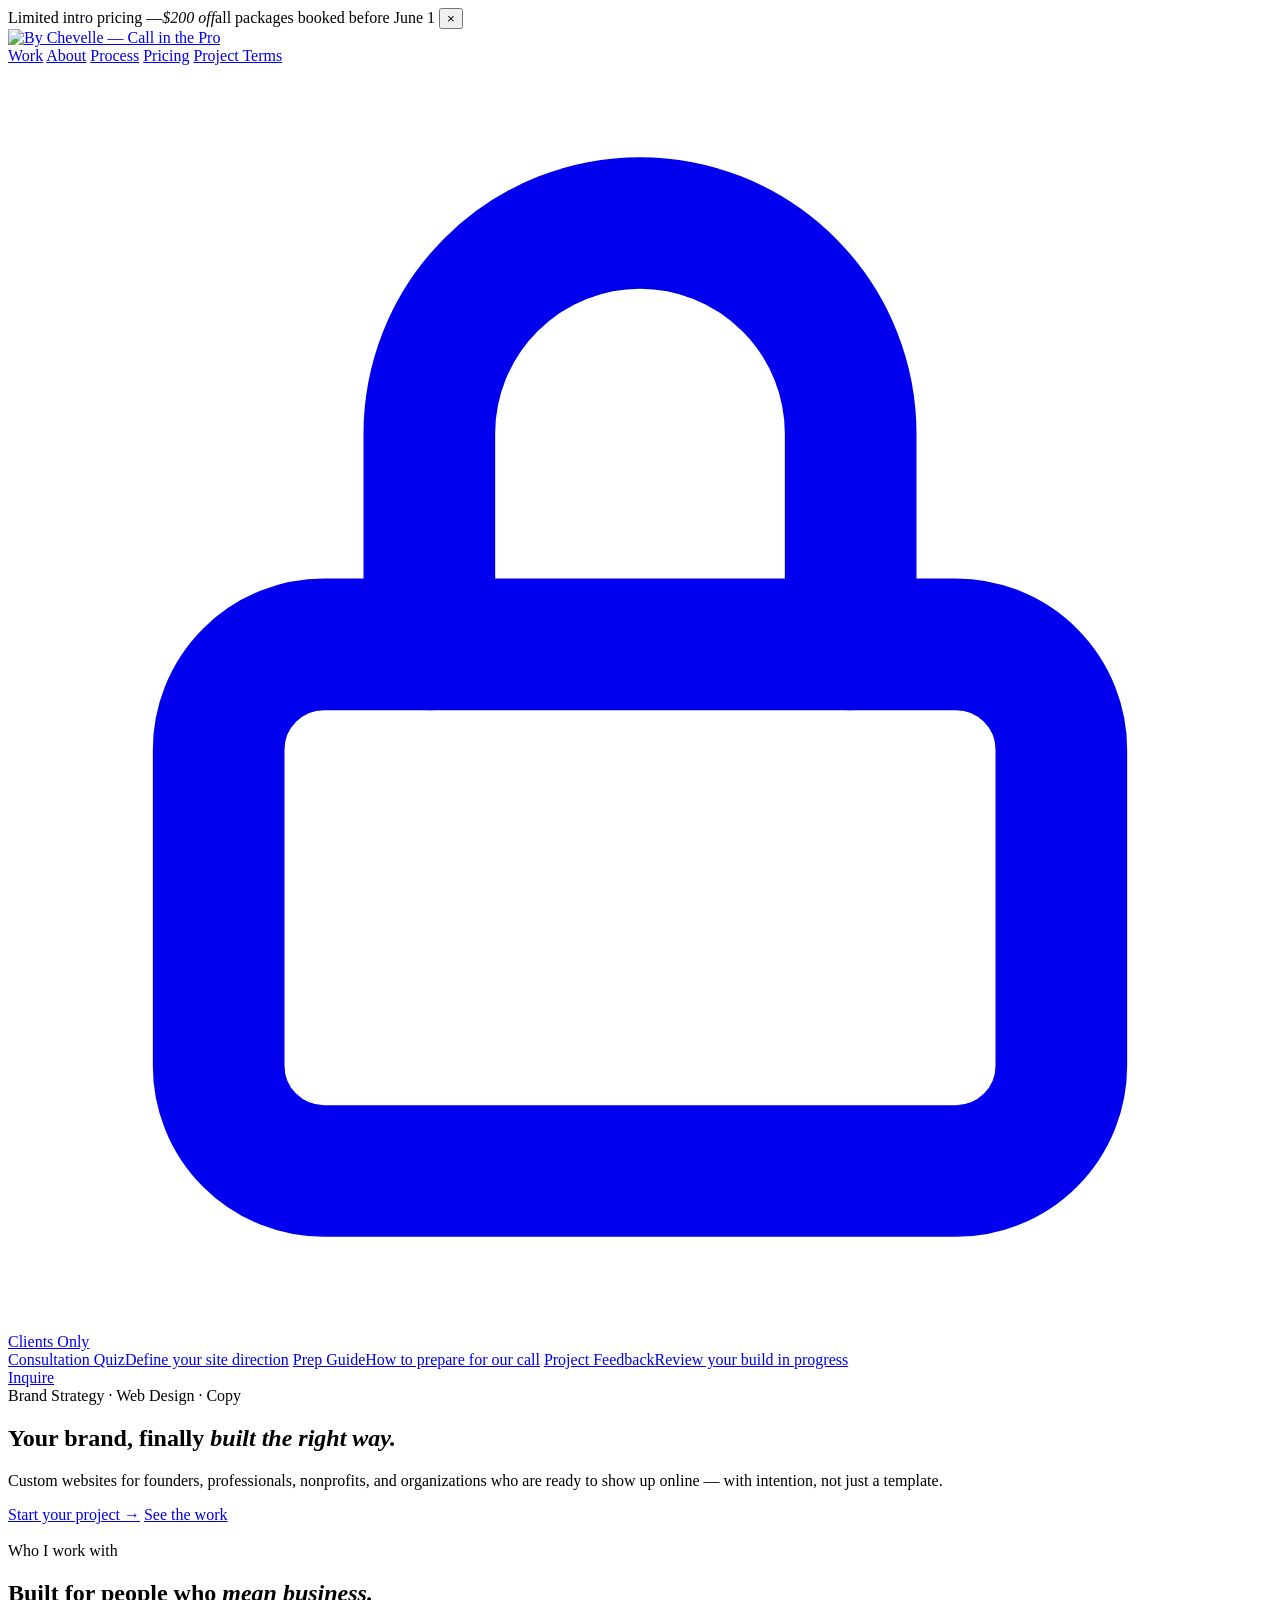
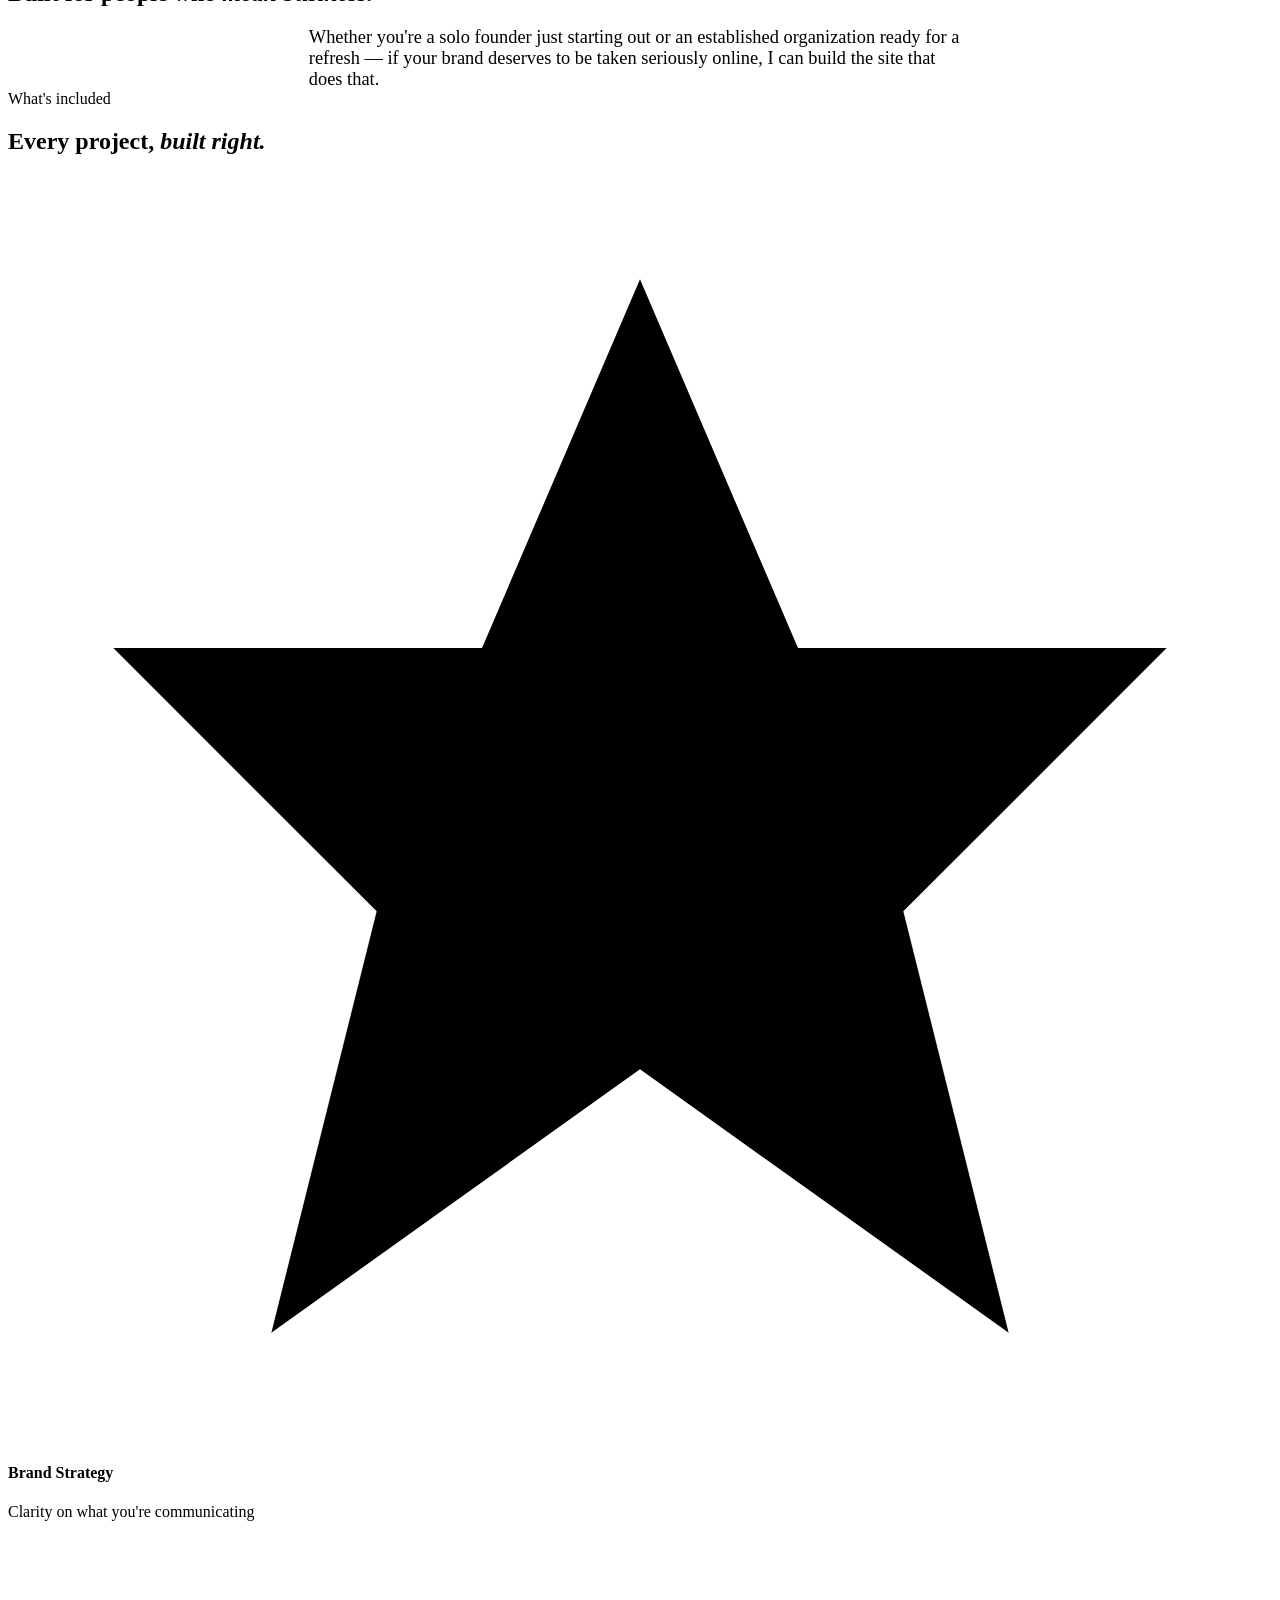
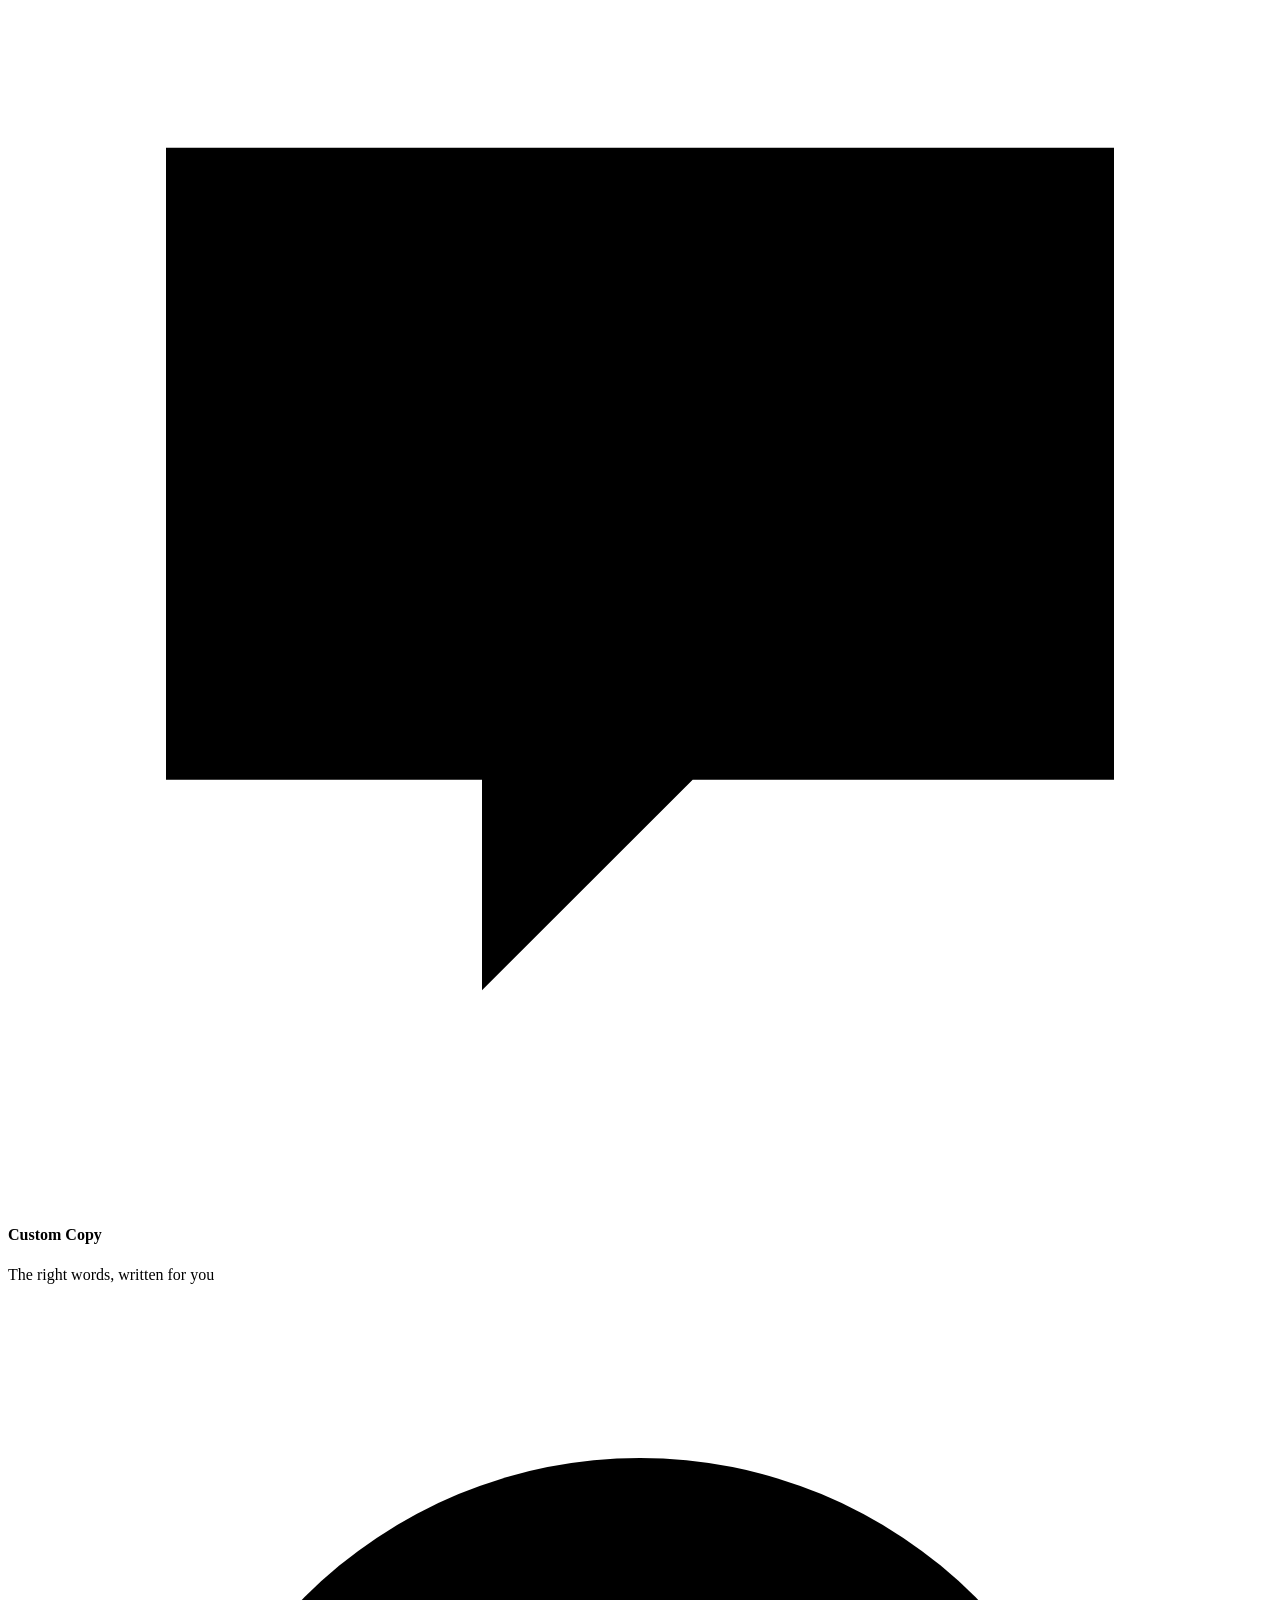
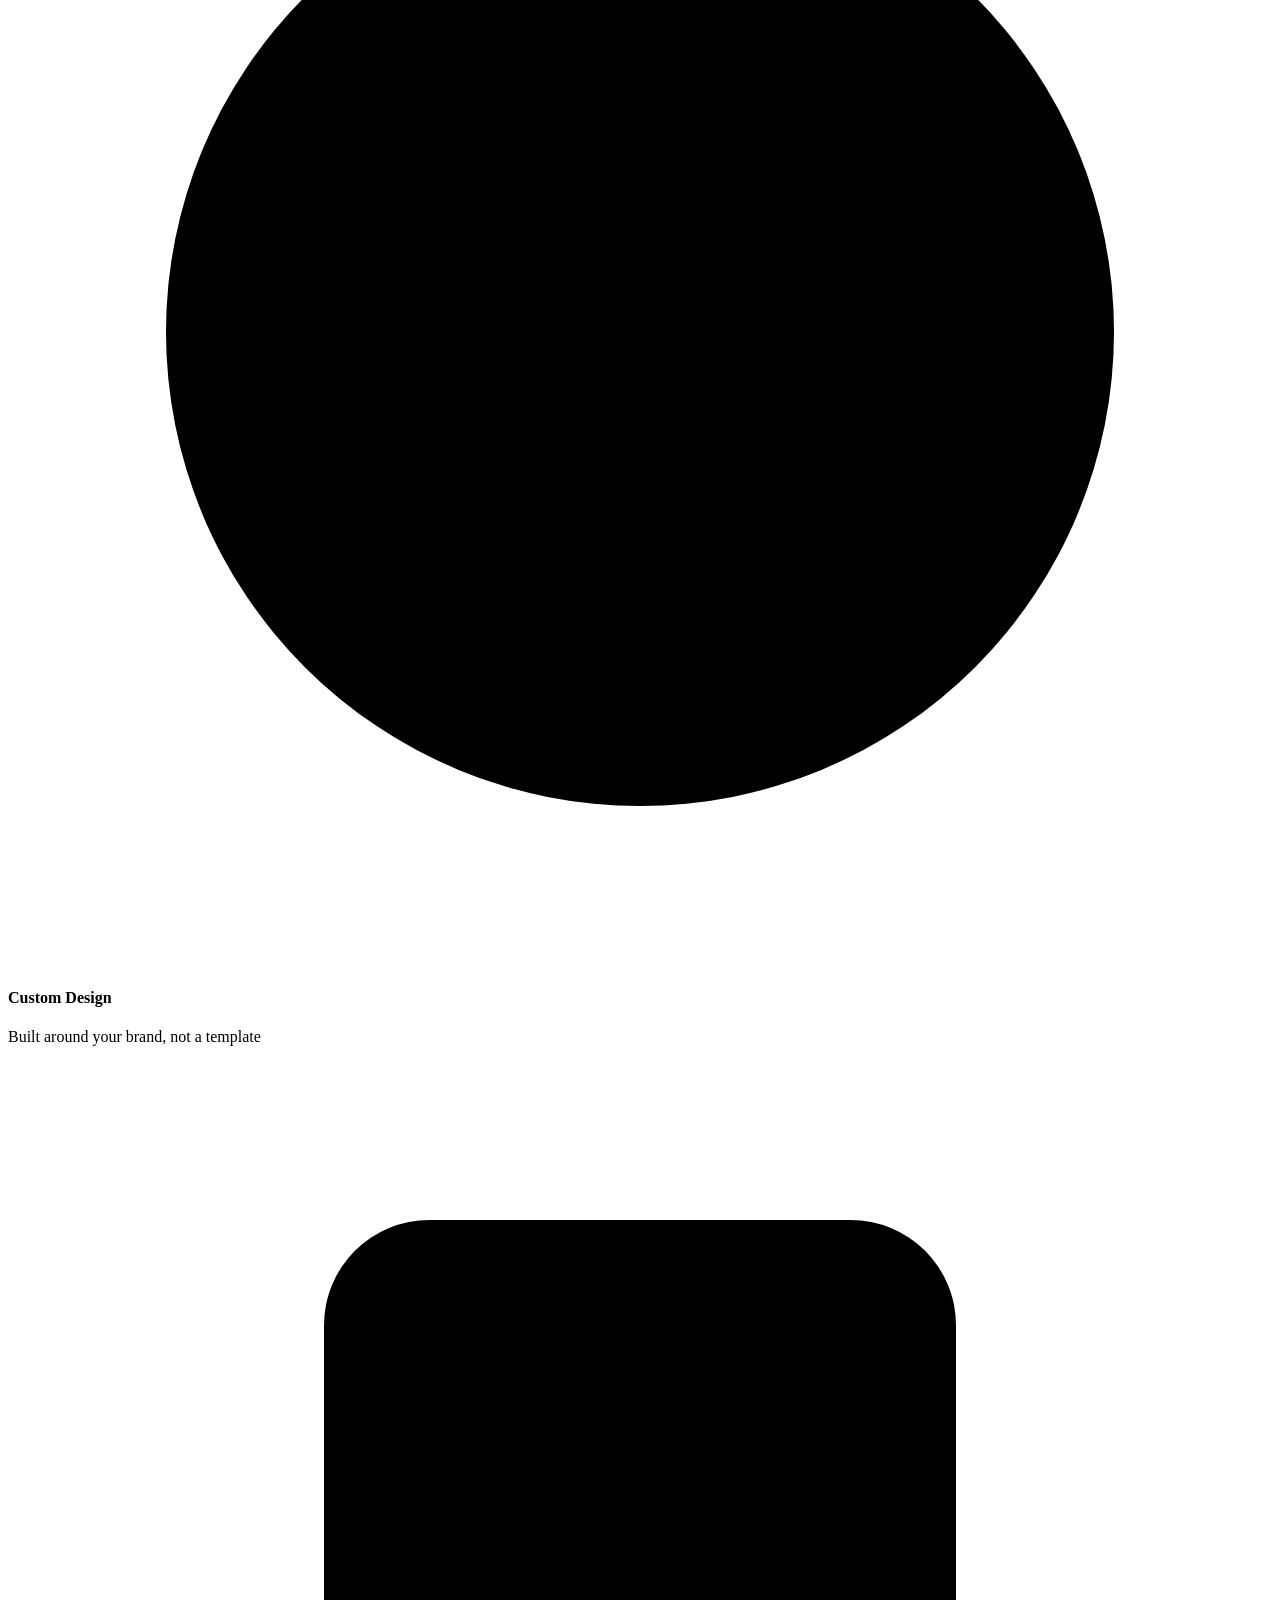
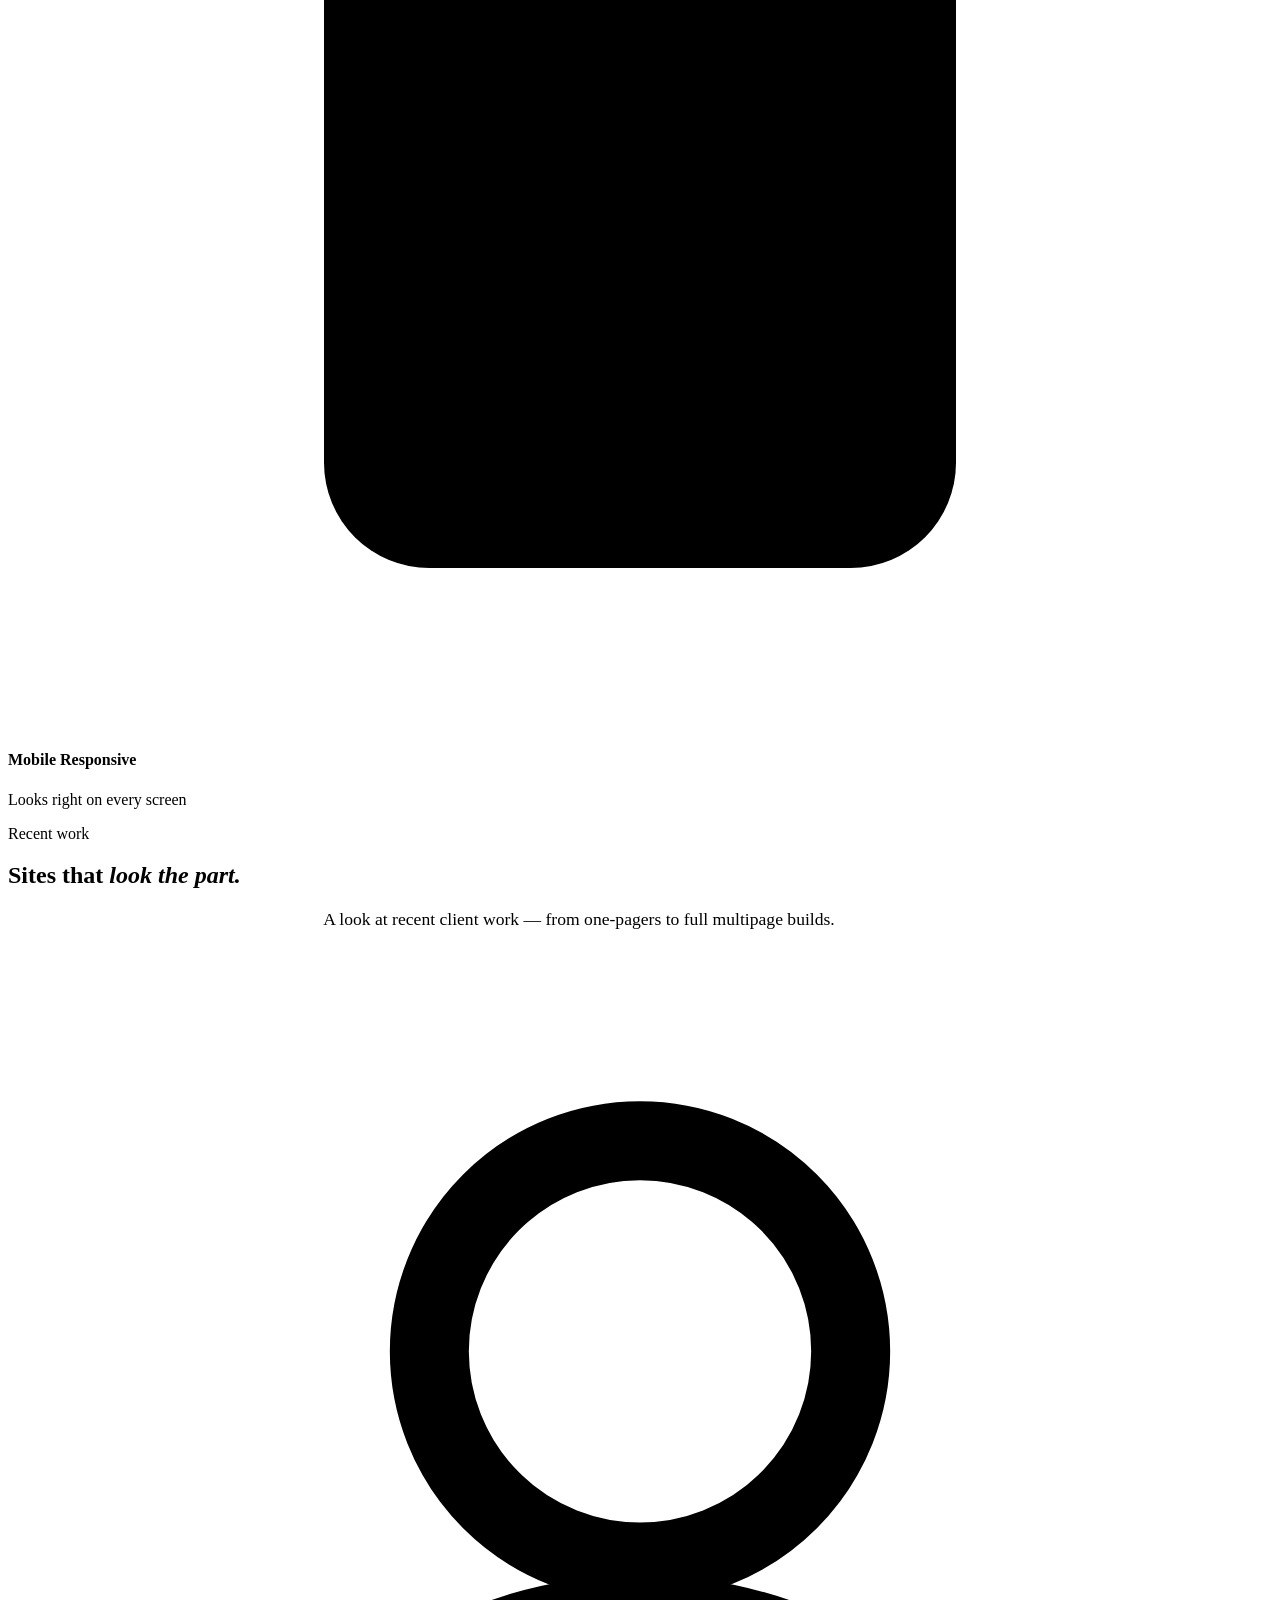
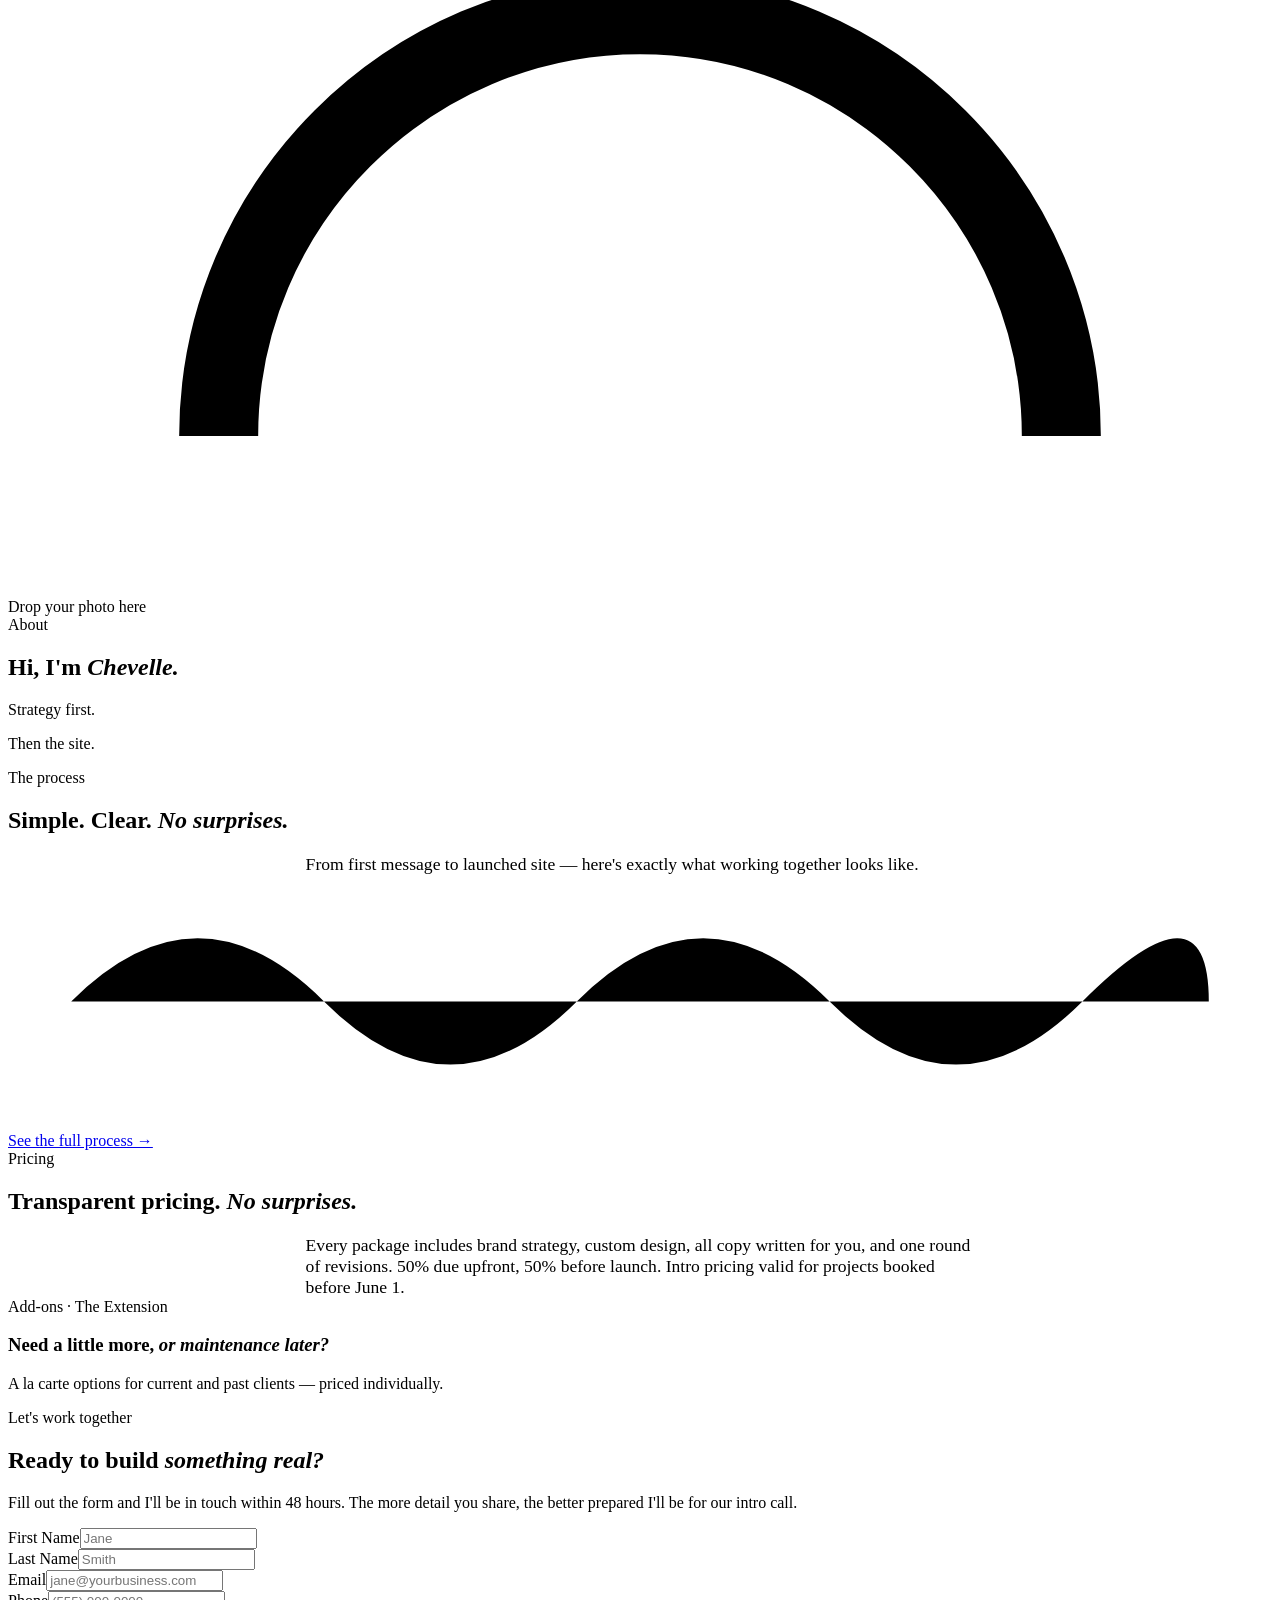
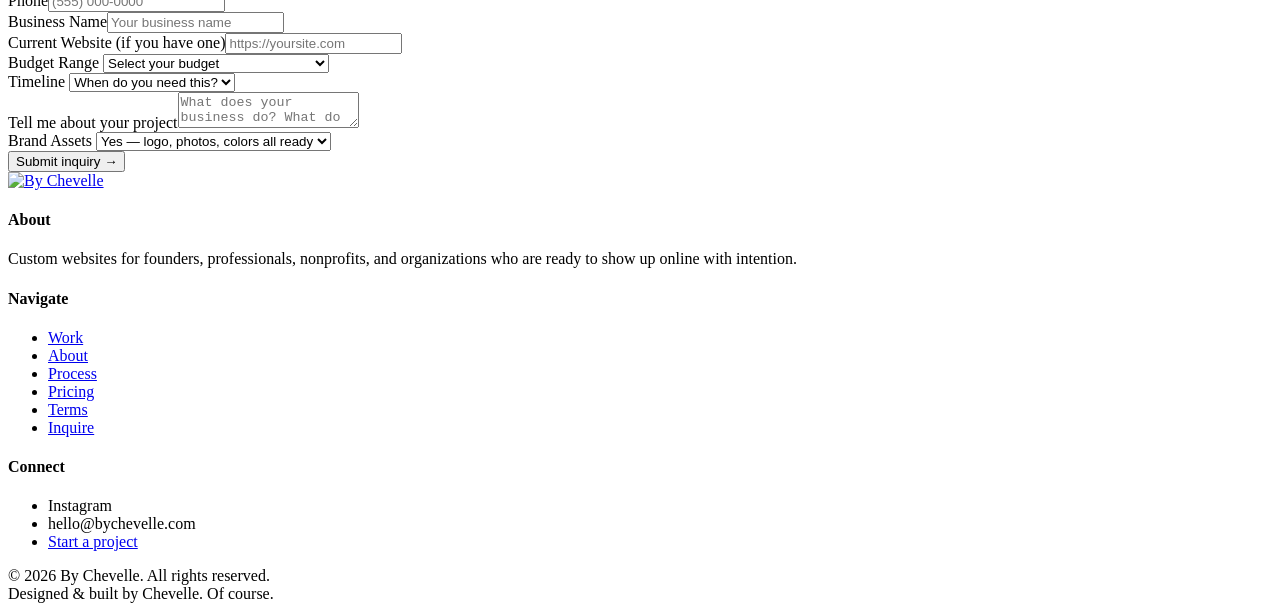
==== commit 12de3a35: "Add files via upload" ====
--- a/index.html
+++ b/index.html
@@ -35,9 +35,9 @@
       <a href="#pricing">Pricing</a>
       <a href="terms.html">Project Terms</a>
       <span class="nav-client">
-        <a href="consultation.html" tabindex="0">
+        <a href="clients.html" tabindex="0">
           <svg class="lock-icon" viewBox="0 0 24 24" fill="none" stroke="currentColor" stroke-width="2.5" stroke-linecap="round" stroke-linejoin="round"><rect x="4" y="11" width="16" height="10" rx="2"/><path d="M8 11V7a4 4 0 0 1 8 0v4"/></svg>
-          Client Only
+          Clients Only
         </a>
         <div class="nav-client-dropdown">
           <a href="consultation.html">Consultation Quiz<span class="item-sub">Define your site direction</span></a>
@@ -63,6 +63,38 @@
   </div>
 </section>
 
+<!-- LOGO MARQUEE -->
+<div class="logo-marquee" aria-hidden="true">
+  <div class="logo-marquee-track">
+    <!-- One full set of logos -->
+    <img src="assets/images/logo-primary-web.png" alt="" data-bind-attr="site.logo_primary">
+    <span class="logo-marquee-dot"></span>
+    <img src="assets/images/logo-primary-web.png" alt="" data-bind-attr="site.logo_primary">
+    <span class="logo-marquee-dot"></span>
+    <img src="assets/images/logo-primary-web.png" alt="" data-bind-attr="site.logo_primary">
+    <span class="logo-marquee-dot"></span>
+    <img src="assets/images/logo-primary-web.png" alt="" data-bind-attr="site.logo_primary">
+    <span class="logo-marquee-dot"></span>
+    <img src="assets/images/logo-primary-web.png" alt="" data-bind-attr="site.logo_primary">
+    <span class="logo-marquee-dot"></span>
+    <img src="assets/images/logo-primary-web.png" alt="" data-bind-attr="site.logo_primary">
+    <span class="logo-marquee-dot"></span>
+    <!-- Duplicate set for seamless loop -->
+    <img src="assets/images/logo-primary-web.png" alt="" data-bind-attr="site.logo_primary">
+    <span class="logo-marquee-dot"></span>
+    <img src="assets/images/logo-primary-web.png" alt="" data-bind-attr="site.logo_primary">
+    <span class="logo-marquee-dot"></span>
+    <img src="assets/images/logo-primary-web.png" alt="" data-bind-attr="site.logo_primary">
+    <span class="logo-marquee-dot"></span>
+    <img src="assets/images/logo-primary-web.png" alt="" data-bind-attr="site.logo_primary">
+    <span class="logo-marquee-dot"></span>
+    <img src="assets/images/logo-primary-web.png" alt="" data-bind-attr="site.logo_primary">
+    <span class="logo-marquee-dot"></span>
+    <img src="assets/images/logo-primary-web.png" alt="" data-bind-attr="site.logo_primary">
+    <span class="logo-marquee-dot"></span>
+  </div>
+</div>
+
 <!-- WHO -->
 <section class="who" id="who">
   <div class="container">
@@ -120,10 +152,6 @@
 
     <div class="work-projects" data-bind-list="work.projects">
       <!-- Projects rendered by JS -->
-    </div>
-
-    <div style="text-align: center; margin-top: 3rem;">
-      <a href="work.html" class="btn btn-secondary">See the full portfolio →</a>
     </div>
   </div>
 </section>
@@ -277,7 +305,7 @@
       <div class="footer-col">
         <h4>Navigate</h4>
         <ul>
-          <li><a href="work.html">Work</a></li>
+          <li><a href="#work">Work</a></li>
           <li><a href="index.html#about">About</a></li>
           <li><a href="process.html">Process</a></li>
           <li><a href="index.html#pricing">Pricing</a></li>
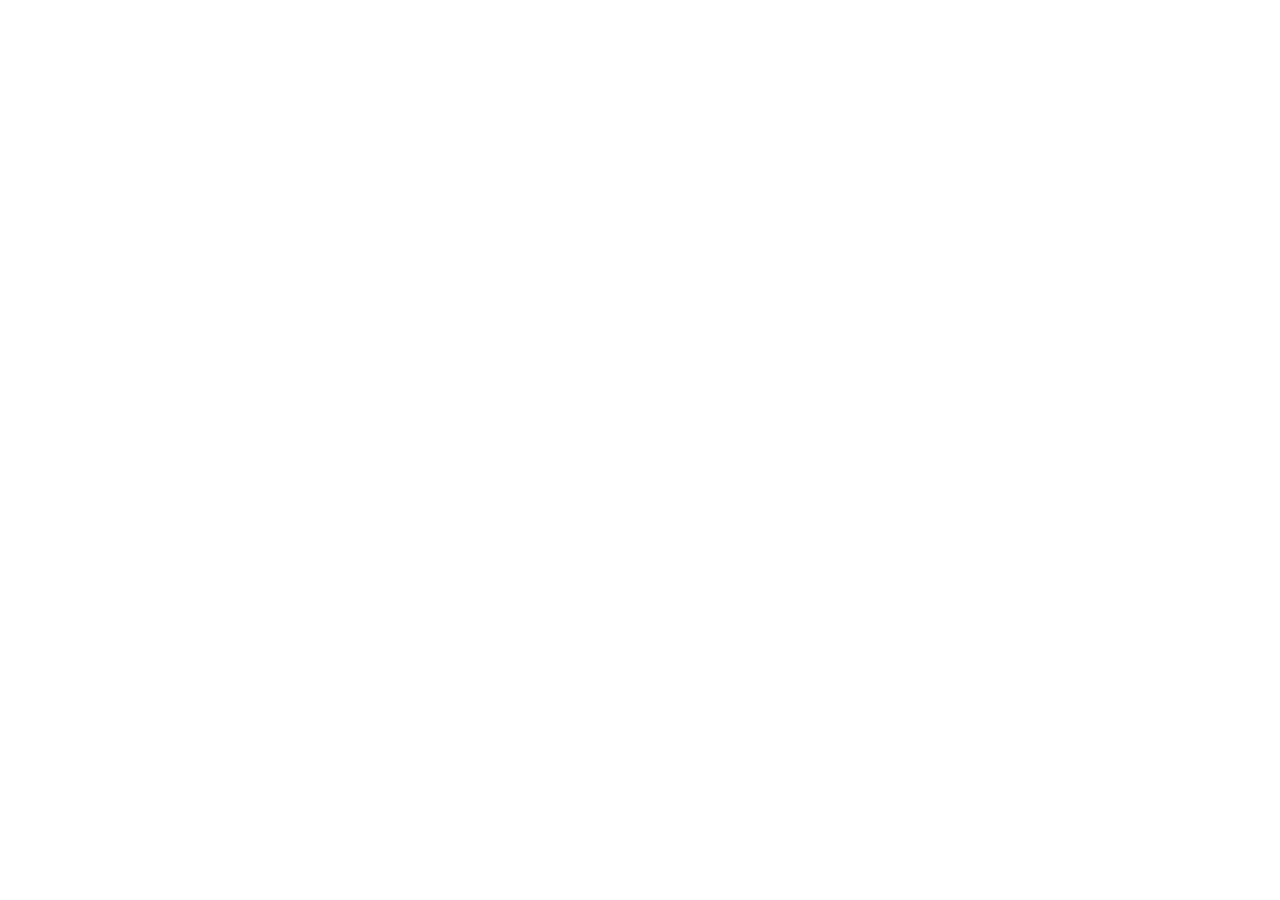
==== commit 4b0c1143: "Add files via upload" ====
--- a/index.html
+++ b/index.html
@@ -1,346 +1,12 @@
 <!DOCTYPE html>
-<html lang="en">
+<html>
 <head>
-<meta charset="UTF-8">
-<meta name="viewport" content="width=device-width, initial-scale=1.0">
-<title>By Chevelle — Call in the Pro</title>
-<meta name="description" content="Branding, copy, and websites for service businesses, nonprofits, and organizations ready to look the part. Built by a marketing pro, not a template.">
-<link rel="icon" type="image/png" href="assets/images/phone-web.png" data-bind-attr="site.favicon">
-<link rel="preconnect" href="https://fonts.googleapis.com">
-<link rel="preconnect" href="https://fonts.gstatic.com" crossorigin>
-<link href="https://fonts.googleapis.com/css2?family=Fraunces:ital,opsz,wght@0,9..144,400;0,9..144,500;0,9..144,600;0,9..144,700;1,9..144,400;1,9..144,500;1,9..144,600&family=Cormorant+Garamond:ital,wght@0,400;0,500;0,600;0,700;1,400;1,500&family=Inter:wght@300;400;500;600&family=Pinyon+Script&display=swap" rel="stylesheet">
-<link rel="stylesheet" href="assets/css/shared.css">
-
-<!-- Netlify Identity for admin auth -->
-<script src="https://identity.netlify.com/v1/netlify-identity-widget.js"></script>
+<meta charset="utf-8" />
+<meta name="viewport" content="width=device-width, initial-scale=1.0" />
+<title>By Chevelle — Site Admin</title>
 </head>
 <body>
-
-<!-- PROMO BANNER -->
-<div class="promo-banner" id="promo-banner">
-  <span data-bind="promo.text_before">Limited intro pricing —</span><em data-bind="promo.text_emphasis">$200 off</em><span data-bind="promo.text_after">all packages booked before June 1</span>
-  <button class="promo-close" aria-label="Close">×</button>
-</div>
-
-<!-- HEADER -->
-<header class="site-header" id="site-header">
-  <div class="header-inner">
-    <div class="header-logo-wrap">
-      <a href="index.html"><img src="assets/images/logo-primary-web.png" alt="By Chevelle — Call in the Pro" class="header-logo" data-bind-attr="site.logo_primary"></a>
-    </div>
-        <nav class="header-nav">
-      <a href="#work">Work</a>
-      <a href="#about">About</a>
-      <a href="process.html">Process</a>
-      <a href="#pricing">Pricing</a>
-      <a href="terms.html">Project Terms</a>
-      <span class="nav-client">
-        <a href="clients.html" tabindex="0">
-          <svg class="lock-icon" viewBox="0 0 24 24" fill="none" stroke="currentColor" stroke-width="2.5" stroke-linecap="round" stroke-linejoin="round"><rect x="4" y="11" width="16" height="10" rx="2"/><path d="M8 11V7a4 4 0 0 1 8 0v4"/></svg>
-          Clients Only
-        </a>
-        <div class="nav-client-dropdown">
-          <a href="consultation.html">Consultation Quiz<span class="item-sub">Define your site direction</span></a>
-          <a href="consult-prep.html">Prep Guide<span class="item-sub">How to prepare for our call</span></a>
-          <a href="feedback.html">Project Feedback<span class="item-sub">Review your build in progress</span></a>
-        </div>
-      </span>
-      <a href="#inquiry" class="cta">Inquire</a>
-    </nav>
-  </div>
-</header>
-
-<!-- HERO -->
-<section class="hero">
-  <div class="container">
-    <div class="hero-eyebrow" data-bind="hero.eyebrow">Brand Strategy · Web Design · Copy</div>
-    <h1><span data-bind="hero.headline_start">Your brand, finally</span> <em data-bind="hero.headline_emphasis">built the right way.</em></h1>
-    <p class="hero-lead" data-bind="hero.lead">Custom websites for founders, professionals, nonprofits, and organizations who are ready to show up online — with intention, not just a template.</p>
-    <div class="hero-actions">
-      <a href="#inquiry" class="btn btn-primary" data-bind="hero.cta_primary">Start your project →</a>
-      <a href="#work" class="btn btn-secondary" data-bind="hero.cta_secondary">See the work</a>
-    </div>
-  </div>
-</section>
-
-<!-- LOGO MARQUEE -->
-<div class="logo-marquee" aria-hidden="true">
-  <div class="logo-marquee-track">
-    <!-- One full set of logos -->
-    <img src="assets/images/logo-primary-web.png" alt="" data-bind-attr="site.logo_primary">
-    <span class="logo-marquee-dot"></span>
-    <img src="assets/images/logo-primary-web.png" alt="" data-bind-attr="site.logo_primary">
-    <span class="logo-marquee-dot"></span>
-    <img src="assets/images/logo-primary-web.png" alt="" data-bind-attr="site.logo_primary">
-    <span class="logo-marquee-dot"></span>
-    <img src="assets/images/logo-primary-web.png" alt="" data-bind-attr="site.logo_primary">
-    <span class="logo-marquee-dot"></span>
-    <img src="assets/images/logo-primary-web.png" alt="" data-bind-attr="site.logo_primary">
-    <span class="logo-marquee-dot"></span>
-    <img src="assets/images/logo-primary-web.png" alt="" data-bind-attr="site.logo_primary">
-    <span class="logo-marquee-dot"></span>
-    <!-- Duplicate set for seamless loop -->
-    <img src="assets/images/logo-primary-web.png" alt="" data-bind-attr="site.logo_primary">
-    <span class="logo-marquee-dot"></span>
-    <img src="assets/images/logo-primary-web.png" alt="" data-bind-attr="site.logo_primary">
-    <span class="logo-marquee-dot"></span>
-    <img src="assets/images/logo-primary-web.png" alt="" data-bind-attr="site.logo_primary">
-    <span class="logo-marquee-dot"></span>
-    <img src="assets/images/logo-primary-web.png" alt="" data-bind-attr="site.logo_primary">
-    <span class="logo-marquee-dot"></span>
-    <img src="assets/images/logo-primary-web.png" alt="" data-bind-attr="site.logo_primary">
-    <span class="logo-marquee-dot"></span>
-    <img src="assets/images/logo-primary-web.png" alt="" data-bind-attr="site.logo_primary">
-    <span class="logo-marquee-dot"></span>
-  </div>
-</div>
-
-<!-- WHO -->
-<section class="who" id="who">
-  <div class="container">
-    <div class="who-header reveal">
-      <span class="section-label" data-bind="audiences.section_label">Who I work with</span>
-      <h2 class="section-h2"><span data-bind="audiences.headline_start">Built for people who</span> <em data-bind="audiences.headline_emphasis">mean business.</em></h2>
-      <p style="font-family: var(--serif); font-size: 1.15rem; color: var(--ink-soft); max-width: 36em; margin: 0 auto;" data-bind="audiences.lead">Whether you're a solo founder just starting out or an established organization ready for a refresh — if your brand deserves to be taken seriously online, I can build the site that does that.</p>
-    </div>
-    <div class="who-grid" data-bind-list="audiences.cards">
-      <!-- Cards rendered by JS -->
-    </div>
-  </div>
-</section>
-
-<!-- WHAT -->
-<section class="what">
-  <div class="container">
-    <div class="what-header reveal">
-      <span class="section-label" data-bind="included.section_label">What's included</span>
-      <h2 class="section-h2"><span data-bind="included.headline_start">Every project,</span> <em data-bind="included.headline_emphasis">built right.</em></h2>
-    </div>
-    <div class="what-grid" data-bind-list="included.items">
-      <div class="what-item reveal">
-        <div class="what-icon"><svg viewBox="0 0 24 24"><path d="M12 2 L15 9 L22 9 L17 14 L19 22 L12 17 L5 22 L7 14 L2 9 L9 9 Z" stroke-linejoin="round"/></svg></div>
-        <h4>Brand Strategy</h4>
-        <p>Clarity on what you're communicating</p>
-      </div>
-      <div class="what-item reveal">
-        <div class="what-icon"><svg viewBox="0 0 24 24"><path d="M3 4 L21 4 L21 16 L13 16 L9 20 L9 16 L3 16 Z" stroke-linejoin="round"/><line x1="7" y1="9" x2="17" y2="9"/><line x1="7" y1="12" x2="14" y2="12"/></svg></div>
-        <h4>Custom Copy</h4>
-        <p>The right words, written for you</p>
-      </div>
-      <div class="what-item reveal">
-        <div class="what-icon"><svg viewBox="0 0 24 24"><circle cx="12" cy="12" r="9"/><path d="M3 12 L21 12 M12 3 C15 7 15 17 12 21 C9 17 9 7 12 3"/></svg></div>
-        <h4>Custom Design</h4>
-        <p>Built around your brand, not a template</p>
-      </div>
-      <div class="what-item reveal">
-        <div class="what-icon"><svg viewBox="0 0 24 24"><rect x="6" y="3" width="12" height="18" rx="2"/><line x1="11" y1="18" x2="13" y2="18"/></svg></div>
-        <h4>Mobile Responsive</h4>
-        <p>Looks right on every screen</p>
-      </div>
-    </div>
-  </div>
-</section>
-
-<!-- WORK -->
-<section class="work" id="work">
-  <div class="container">
-    <div class="work-header reveal">
-      <span class="section-label" data-bind="work.section_label">Recent work</span>
-      <h2 class="section-h2"><span data-bind="work.headline_start">Sites that</span> <em data-bind="work.headline_emphasis">look the part.</em></h2>
-      <p style="font-family: var(--serif); font-size: 1.1rem; color: var(--ink-soft); max-width: 36em; margin: 0 auto;" data-bind="work.lead">A look at recent client work — from one-pagers to full multipage builds.</p>
-    </div>
-
-    <div class="work-projects" data-bind-list="work.projects">
-      <!-- Projects rendered by JS -->
-    </div>
-  </div>
-</section>
-
-<!-- ABOUT -->
-<section class="about" id="about">
-  <div class="container">
-    <div class="about-grid">
-      <div class="about-photo-wrap reveal" data-bind="about.photo_image">
-        <div class="about-photo-placeholder">
-          <svg viewBox="0 0 24 24" fill="none" stroke="currentColor" stroke-width="1.5">
-            <circle cx="12" cy="8" r="4"/>
-            <path d="M4 21c0-4.4 3.6-8 8-8s8 3.6 8 8"/>
-          </svg>
-          <span>Drop your photo here</span>
-        </div>
-      </div>
-      <div class="about-content reveal">
-        <span class="section-label" data-bind="about.section_label">About</span>
-        <h2 class="section-h2"><span data-bind="about.headline_start">Hi, I'm</span> <em data-bind="about.headline_emphasis">Chevelle.</em></h2>
-        <div data-bind-list="about.paragraphs">
-          <!-- Paragraphs rendered by JS -->
-        </div>
-        <span class="about-script" data-bind="about.script_flourish">Strategy first.</span>
-        <p data-bind="about.closing_line">Then the site.</p>
-      </div>
-    </div>
-  </div>
-</section>
-
-<!-- PROCESS -->
-<section class="process" id="process">
-  <div class="container">
-    <div class="process-header reveal">
-      <span class="section-label" data-bind="process.section_label">The process</span>
-      <h2 class="section-h2"><span data-bind="process.headline_start">Simple. Clear.</span> <em data-bind="process.headline_emphasis">No surprises.</em></h2>
-      <p style="font-family: var(--serif); font-size: 1.1rem; color: var(--ink-soft); max-width: 38em; margin: 0 auto;" data-bind="process.lead">From first message to launched site — here's exactly what working together looks like.</p>
-    </div>
-    <div class="process-roadmap">
-      <svg class="process-svg" viewBox="0 0 1000 200" preserveAspectRatio="none">
-        <path d="M 50 100 Q 150 0, 250 100 T 450 100 T 650 100 T 850 100 T 950 100" />
-      </svg>
-      <div class="process-stops" data-bind-list="process.stops">
-        <!-- Stops rendered by JS -->
-      </div>
-    </div>
-    <div class="process-cta">
-      <a href="process.html" class="btn btn-secondary">See the full process →</a>
-    </div>
-  </div>
-</section>
-
-<!-- PRICING -->
-<section class="pricing" id="pricing">
-  <div class="container">
-    <div class="pricing-header reveal">
-      <span class="section-label" data-bind="pricing.section_label">Pricing</span>
-      <h2 class="section-h2"><span data-bind="pricing.headline_start">Transparent pricing.</span> <em data-bind="pricing.headline_emphasis">No surprises.</em></h2>
-      <p style="font-family: var(--serif); font-size: 1.1rem; color: var(--ink-soft); max-width: 38em; margin: 0 auto;" data-bind="pricing.lead">Every package includes brand strategy, custom design, all copy written for you, and one round of revisions. 50% due upfront, 50% before launch. Intro pricing valid for projects booked before June 1.</p>
-    </div>
-
-    <div class="pricing-grid" data-bind-list="pricing.packages">
-      <!-- Packages rendered by JS -->
-    </div>
-
-    <!-- Add-ons -->
-    <div class="addons reveal">
-      <div class="addons-header">
-        <span class="section-label" data-bind="pricing.addons.section_label">Add-ons · The Extension</span>
-        <h3><span data-bind="pricing.addons.headline_start">Need a little more,</span> <em data-bind="pricing.addons.headline_emphasis">or maintenance later?</em></h3>
-        <p data-bind="pricing.addons.lead">A la carte options for current and past clients — priced individually.</p>
-      </div>
-      <div class="addons-grid" data-bind-list="pricing.addons.items">
-        <!-- Add-ons rendered by JS -->
-      </div>
-    </div>
-  </div>
-</section>
-
-<!-- INQUIRY FORM -->
-<section class="inquiry" id="inquiry">
-  <div class="container">
-    <div class="inquiry-inner">
-      <div class="inquiry-header">
-        <span class="section-label" data-bind="inquiry.section_label">Let's work together</span>
-        <h2 class="section-h2"><span data-bind="inquiry.headline_start">Ready to build</span> <em data-bind="inquiry.headline_emphasis">something real?</em></h2>
-        <p class="inquiry-lead" data-bind="inquiry.lead">Fill out the form and I'll be in touch within 48 hours. The more detail you share, the better prepared I'll be for our intro call.</p>
-      </div>
-      <form class="inquiry-form" id="inquiry-form" onsubmit="event.preventDefault(); alert('Form ready — Formspree integration pending. Add your endpoint to config.json.');">
-        <div class="inquiry-row">
-          <div class="inquiry-field"><label for="first-name">First Name</label><input type="text" id="first-name" name="first-name" placeholder="Jane" required></div>
-          <div class="inquiry-field"><label for="last-name">Last Name</label><input type="text" id="last-name" name="last-name" placeholder="Smith" required></div>
-        </div>
-        <div class="inquiry-row">
-          <div class="inquiry-field"><label for="email">Email</label><input type="email" id="email" name="email" placeholder="jane@yourbusiness.com" required></div>
-          <div class="inquiry-field"><label for="phone">Phone</label><input type="tel" id="phone" name="phone" placeholder="(555) 000-0000"></div>
-        </div>
-        <div class="inquiry-field"><label for="business">Business Name</label><input type="text" id="business" name="business" placeholder="Your business name"></div>
-        <div class="inquiry-field"><label for="current-site">Current Website (if you have one)</label><input type="url" id="current-site" name="current-site" placeholder="https://yoursite.com"></div>
-        <div class="inquiry-row">
-          <div class="inquiry-field">
-            <label for="budget">Budget Range</label>
-            <select id="budget" name="budget" required>
-              <option value="">Select your budget</option>
-              <option>Under $1,000 (The Quick Call)</option>
-              <option>$1,000 – $1,500 (The Connection)</option>
-              <option>$1,500 – $2,000 (The Hotline)</option>
-              <option>$2,000+ (The Operator)</option>
-              <option>Add-Ons / Maintenance only</option>
-            </select>
-          </div>
-          <div class="inquiry-field">
-            <label for="timeline">Timeline</label>
-            <select id="timeline" name="timeline">
-              <option value="">When do you need this?</option>
-              <option>6 weeks</option>
-              <option>1–2 months</option>
-              <option>2–3 months</option>
-              <option>Just exploring</option>
-            </select>
-          </div>
-        </div>
-        <div class="inquiry-field"><label for="project">Tell me about your project</label><textarea id="project" name="project" placeholder="What does your business do? What do you need from this site? What's not working about your current online presence?" required></textarea></div>
-        <div class="inquiry-field">
-          <label for="assets">Brand Assets</label>
-          <select id="assets" name="assets">
-            <option>Yes — logo, photos, colors all ready</option>
-            <option>Partial — some but not all</option>
-            <option>No — starting from scratch</option>
-          </select>
-        </div>
-        <button type="submit" class="btn btn-primary inquiry-submit" data-bind="inquiry.submit_label">Submit inquiry →</button>
-      </form>
-    </div>
-  </div>
-</section>
-
-<!-- FOOTER -->
-<footer class="site-footer">
-  <div class="container">
-    <div class="footer-logo-mark">
-      <div class="footer-logo-mark-inner">
-        <a href="index.html"><img src="assets/images/logo-primary-web.png" alt="By Chevelle" data-bind-attr="site.logo_footer"></a>
-      </div>
-    </div>
-    <div class="footer-grid">
-      <div class="footer-col">
-        <h4>About</h4>
-        <p class="footer-blurb" data-bind="site.footer_about">Custom websites for founders, professionals, nonprofits, and organizations who are ready to show up online with intention.</p>
-      </div>
-      <div class="footer-col">
-        <h4>Navigate</h4>
-        <ul>
-          <li><a href="#work">Work</a></li>
-          <li><a href="index.html#about">About</a></li>
-          <li><a href="process.html">Process</a></li>
-          <li><a href="index.html#pricing">Pricing</a></li>
-          <li><a href="terms.html">Terms</a></li>
-          <li><a href="index.html#inquiry">Inquire</a></li>
-        </ul>
-      </div>
-      <div class="footer-col">
-        <h4>Connect</h4>
-        <ul>
-          <li><a data-bind-attr="site.instagram_url" target="_blank" rel="noopener">Instagram</a></li>
-          <li><a data-bind-attr="site.email"><span data-bind="site.email">hello@bychevelle.com</span></a></li>
-          <li><a href="index.html#inquiry">Start a project</a></li>
-        </ul>
-      </div>
-    </div>
-    <div class="footer-bottom">
-      <div>© <span data-bind="site.copyright_year">2026</span> By Chevelle. All rights reserved.</div>
-      <div class="footer-bottom-credit" data-bind="site.footer_credit">Designed &amp; built by Chevelle. Of course.</div>
-    </div>
-  </div>
-</footer>
-
-<script src="assets/js/site.js"></script>
-<script>
-  // Netlify Identity redirect — sends user to /admin after login
-  if (window.netlifyIdentity) {
-    window.netlifyIdentity.on("init", user => {
-      if (!user) {
-        window.netlifyIdentity.on("login", () => {
-          document.location.href = "/admin/";
-        });
-      }
-    });
-  }
-</script>
+<!-- Include the script that builds the page and powers Decap CMS -->
+<script src="https://unpkg.com/decap-cms@^3.0.0/dist/decap-cms.js"></script>
 </body>
 </html>
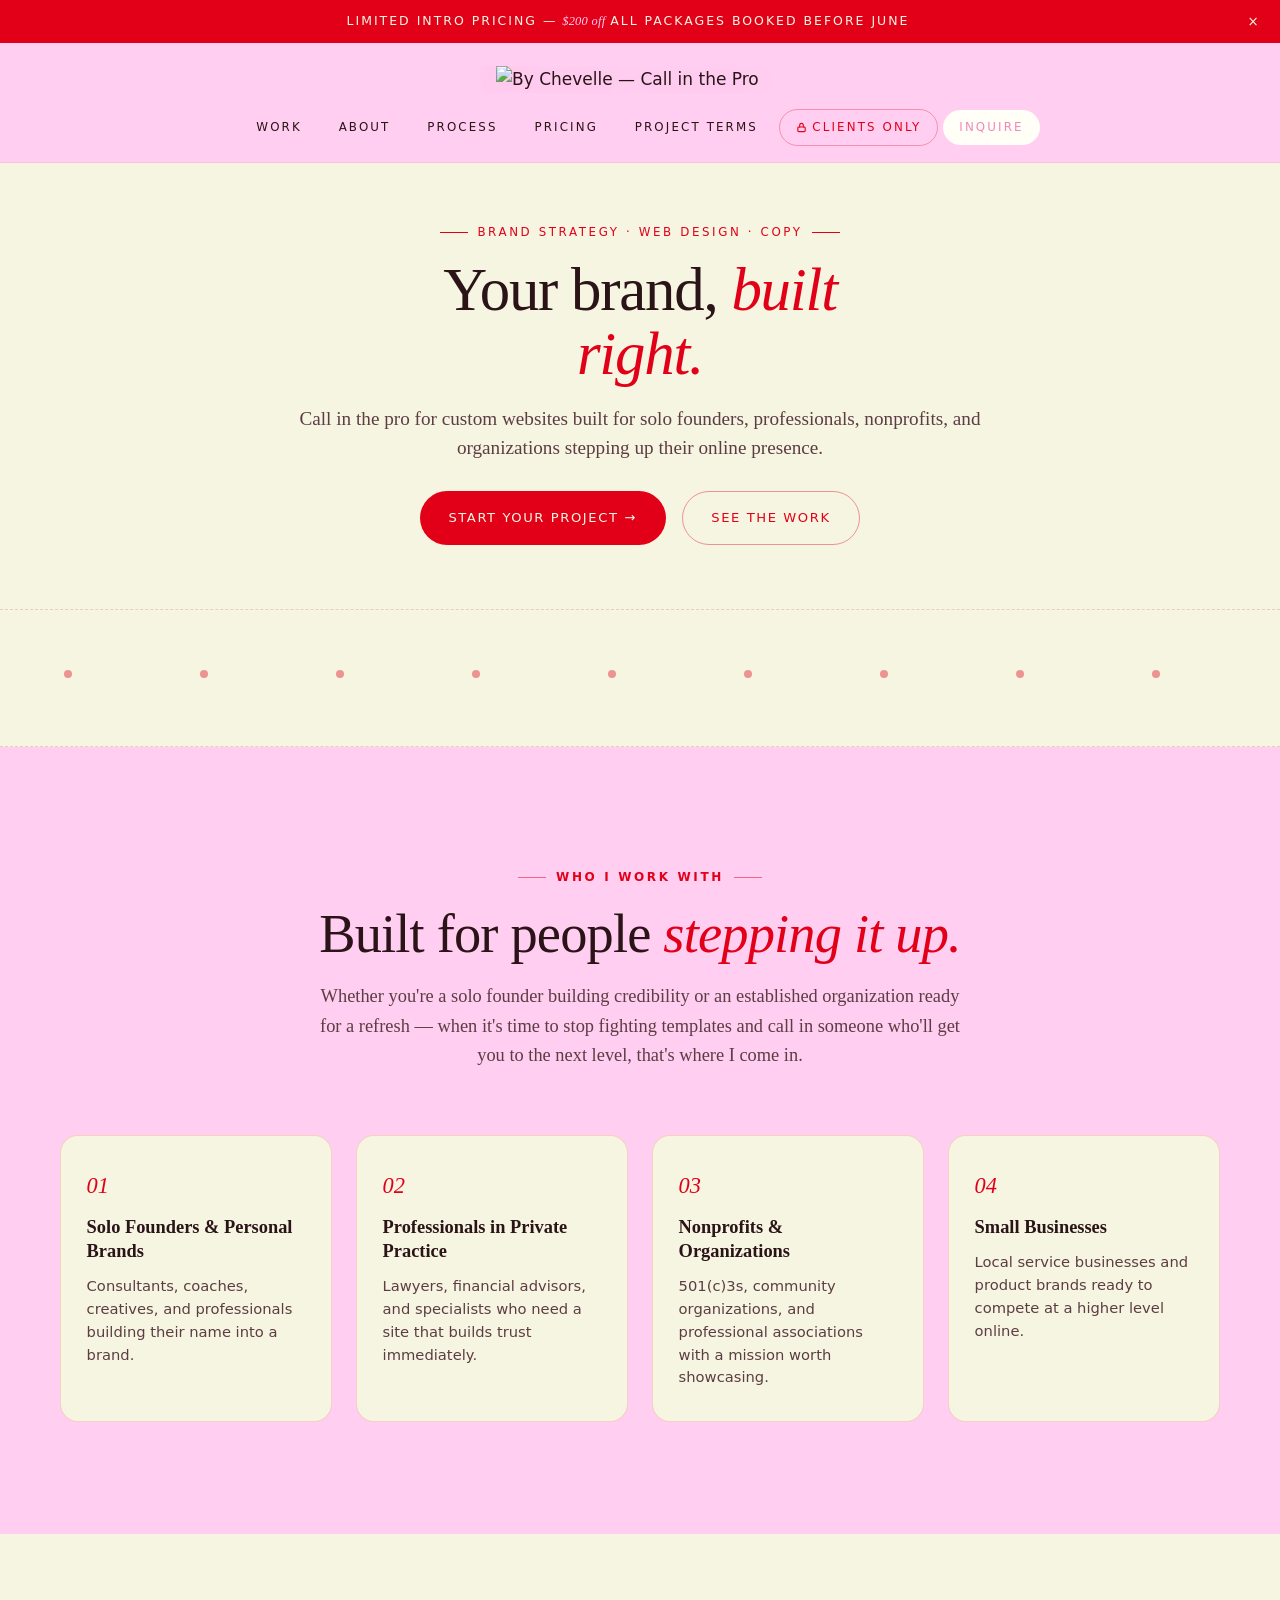
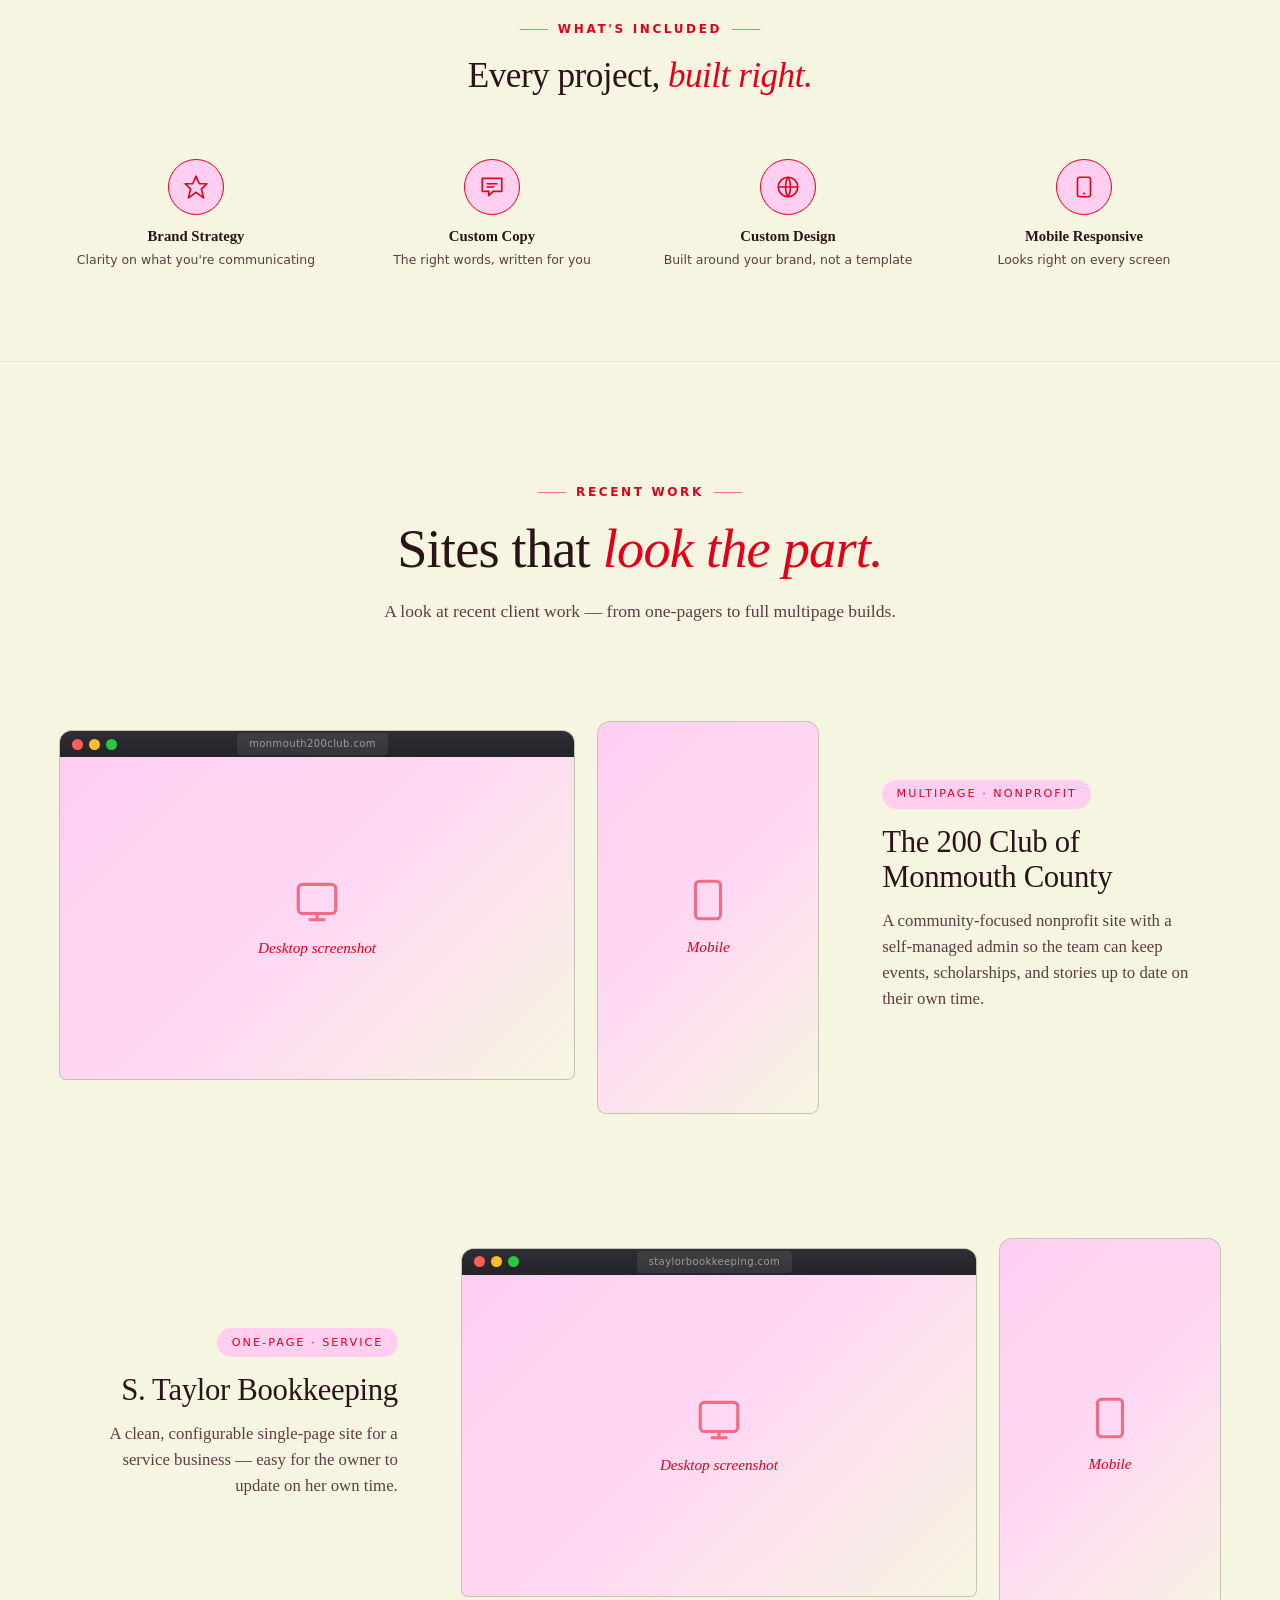
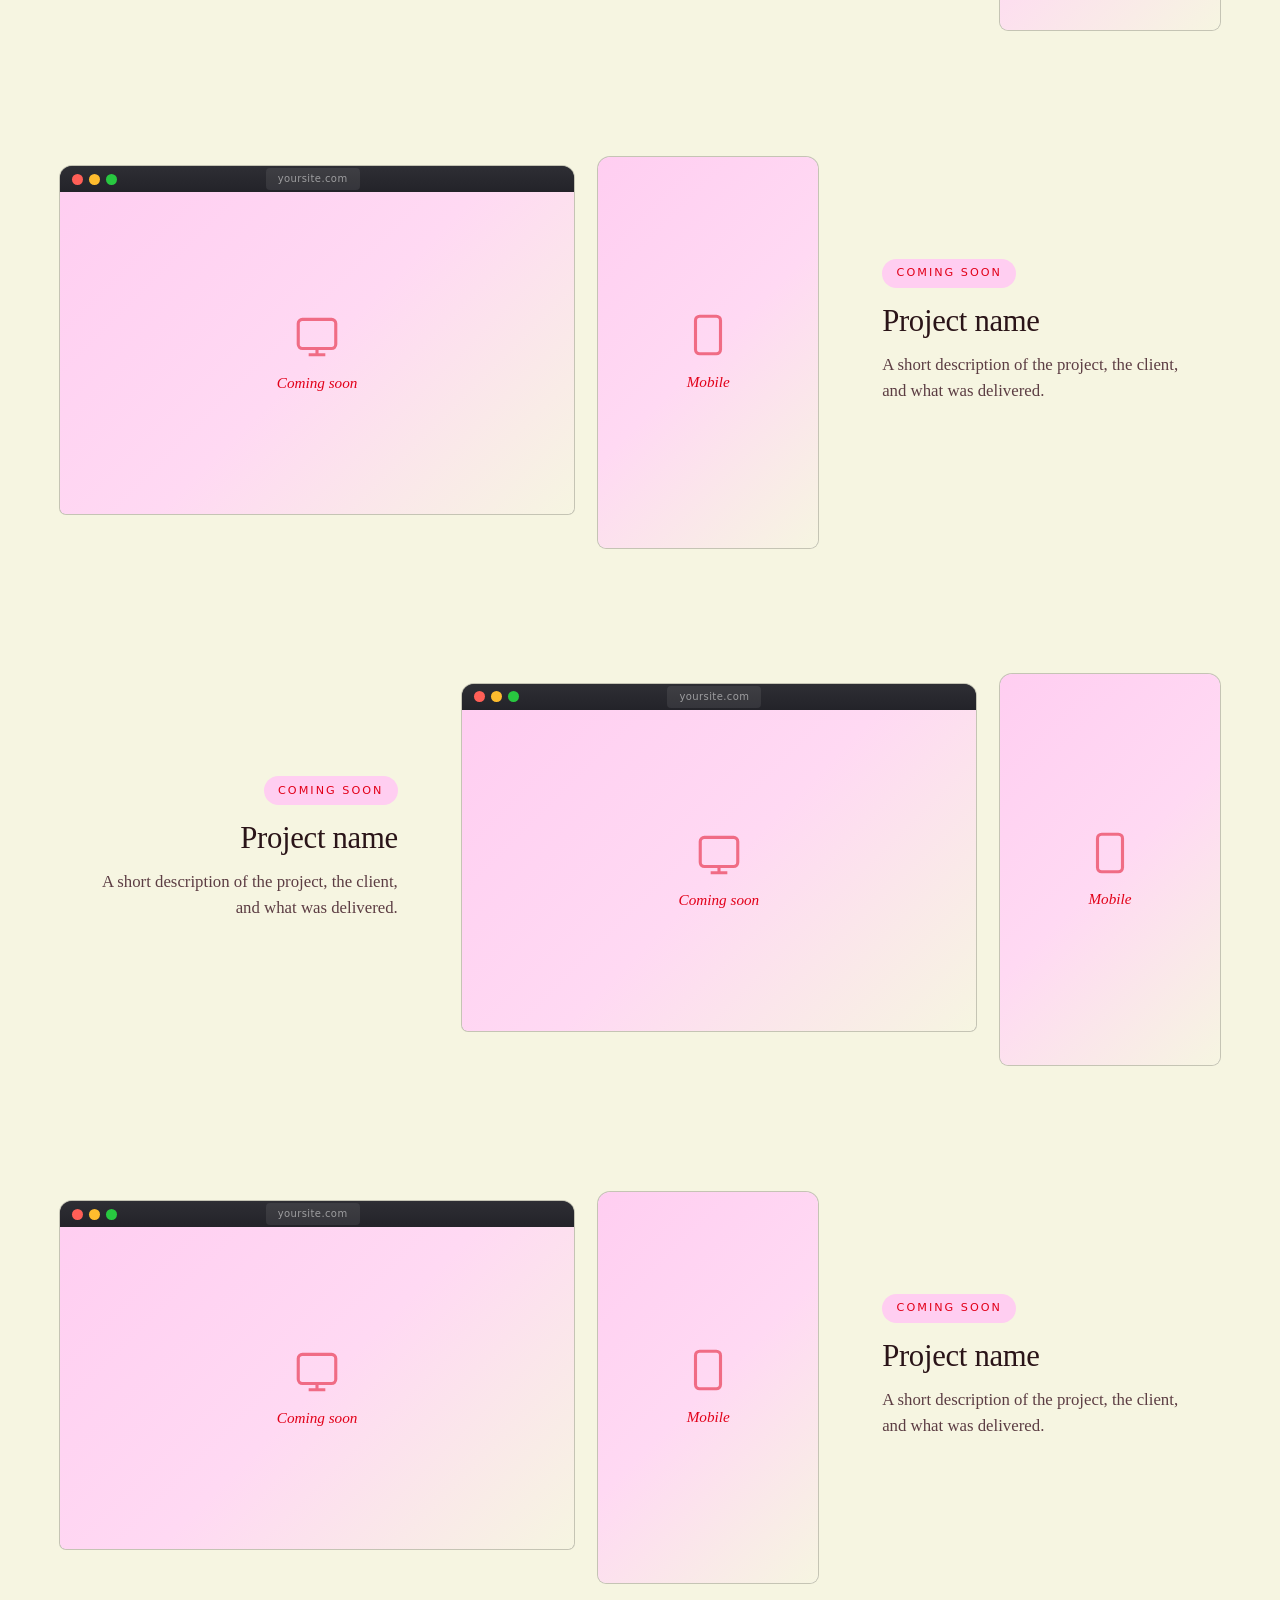
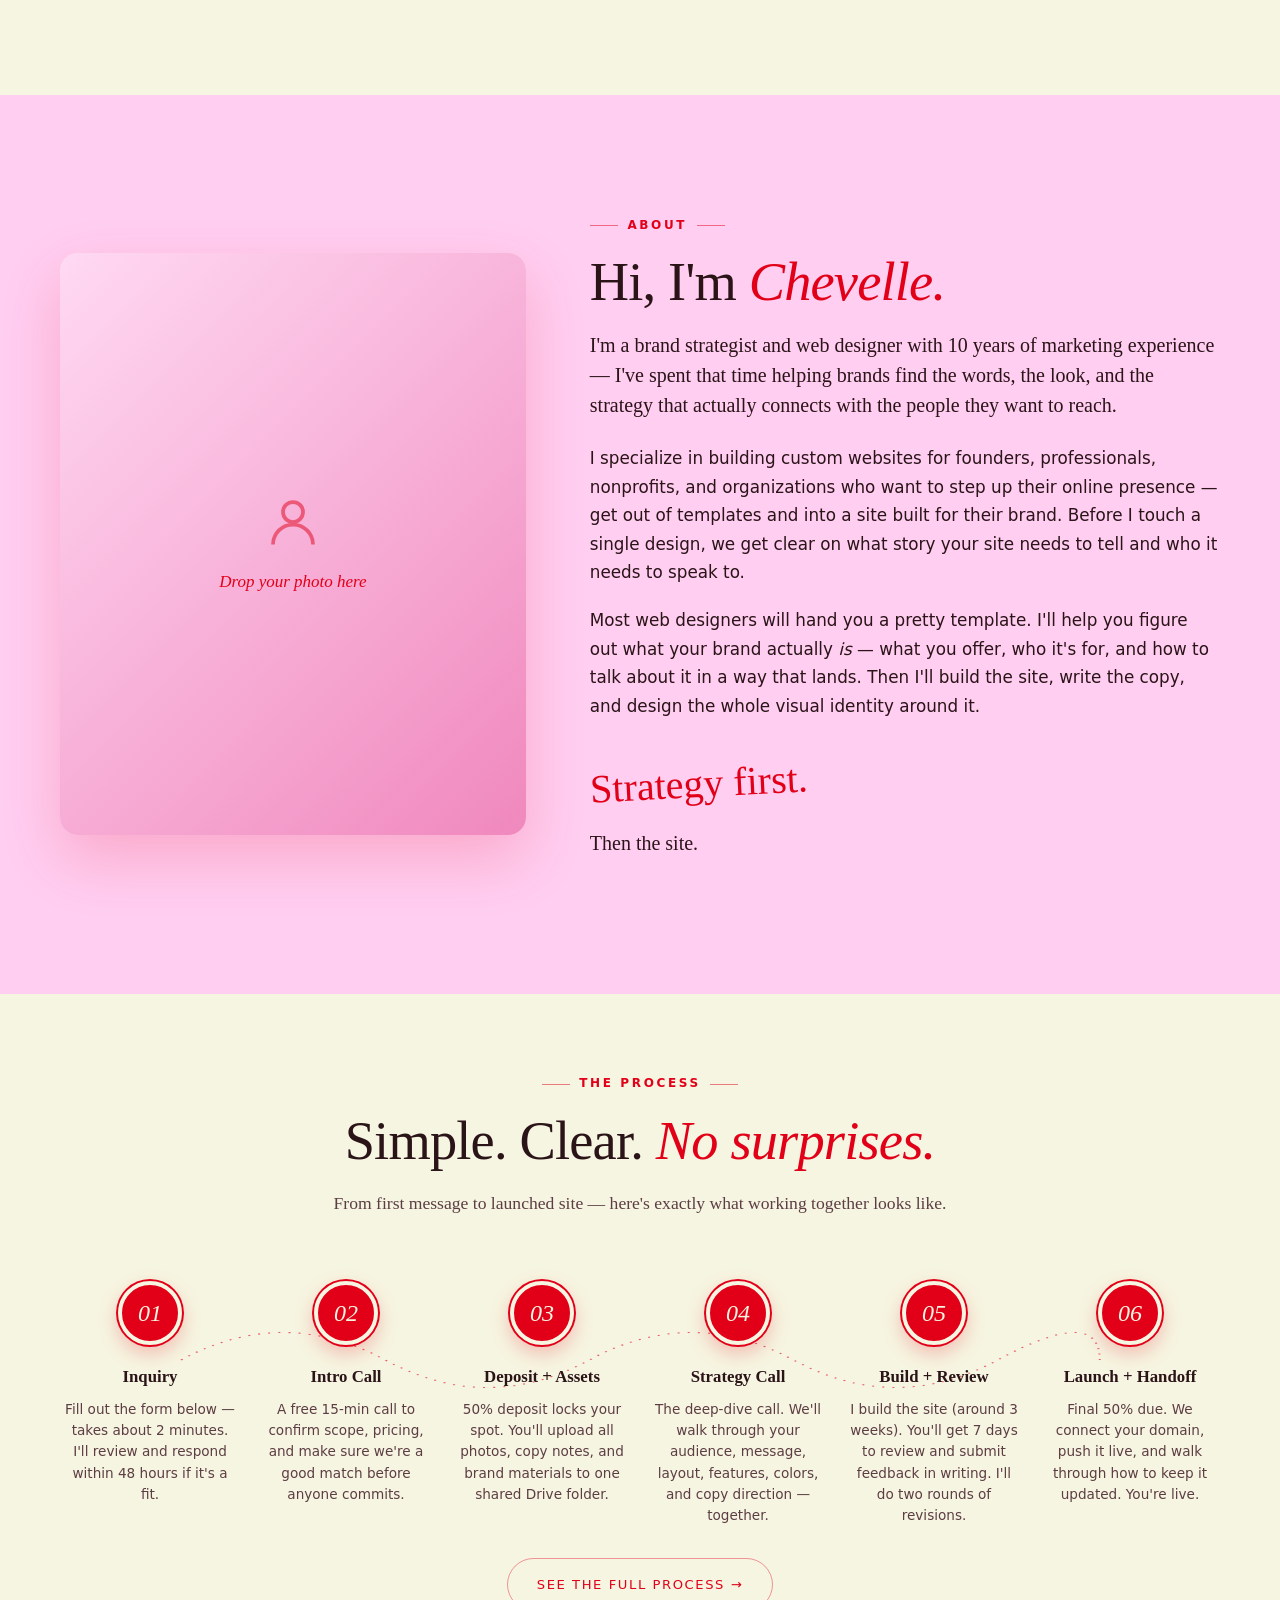
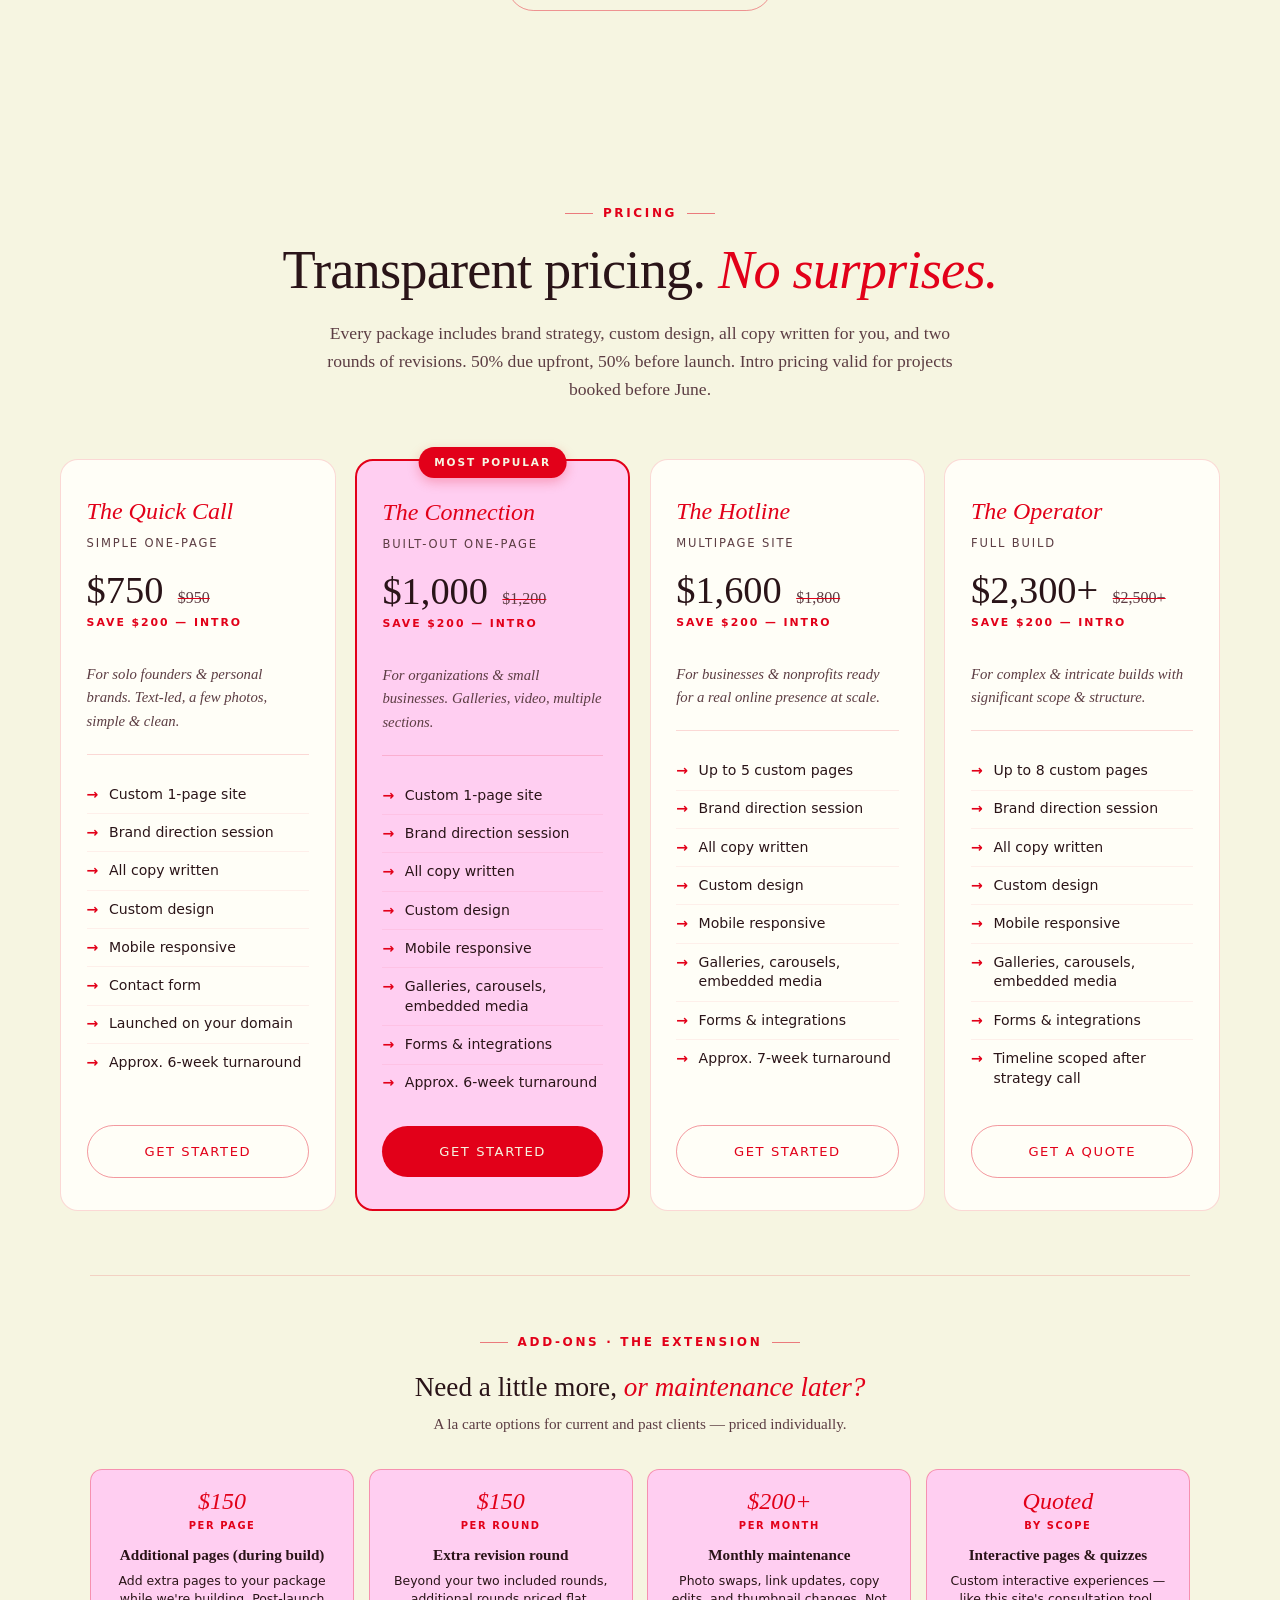
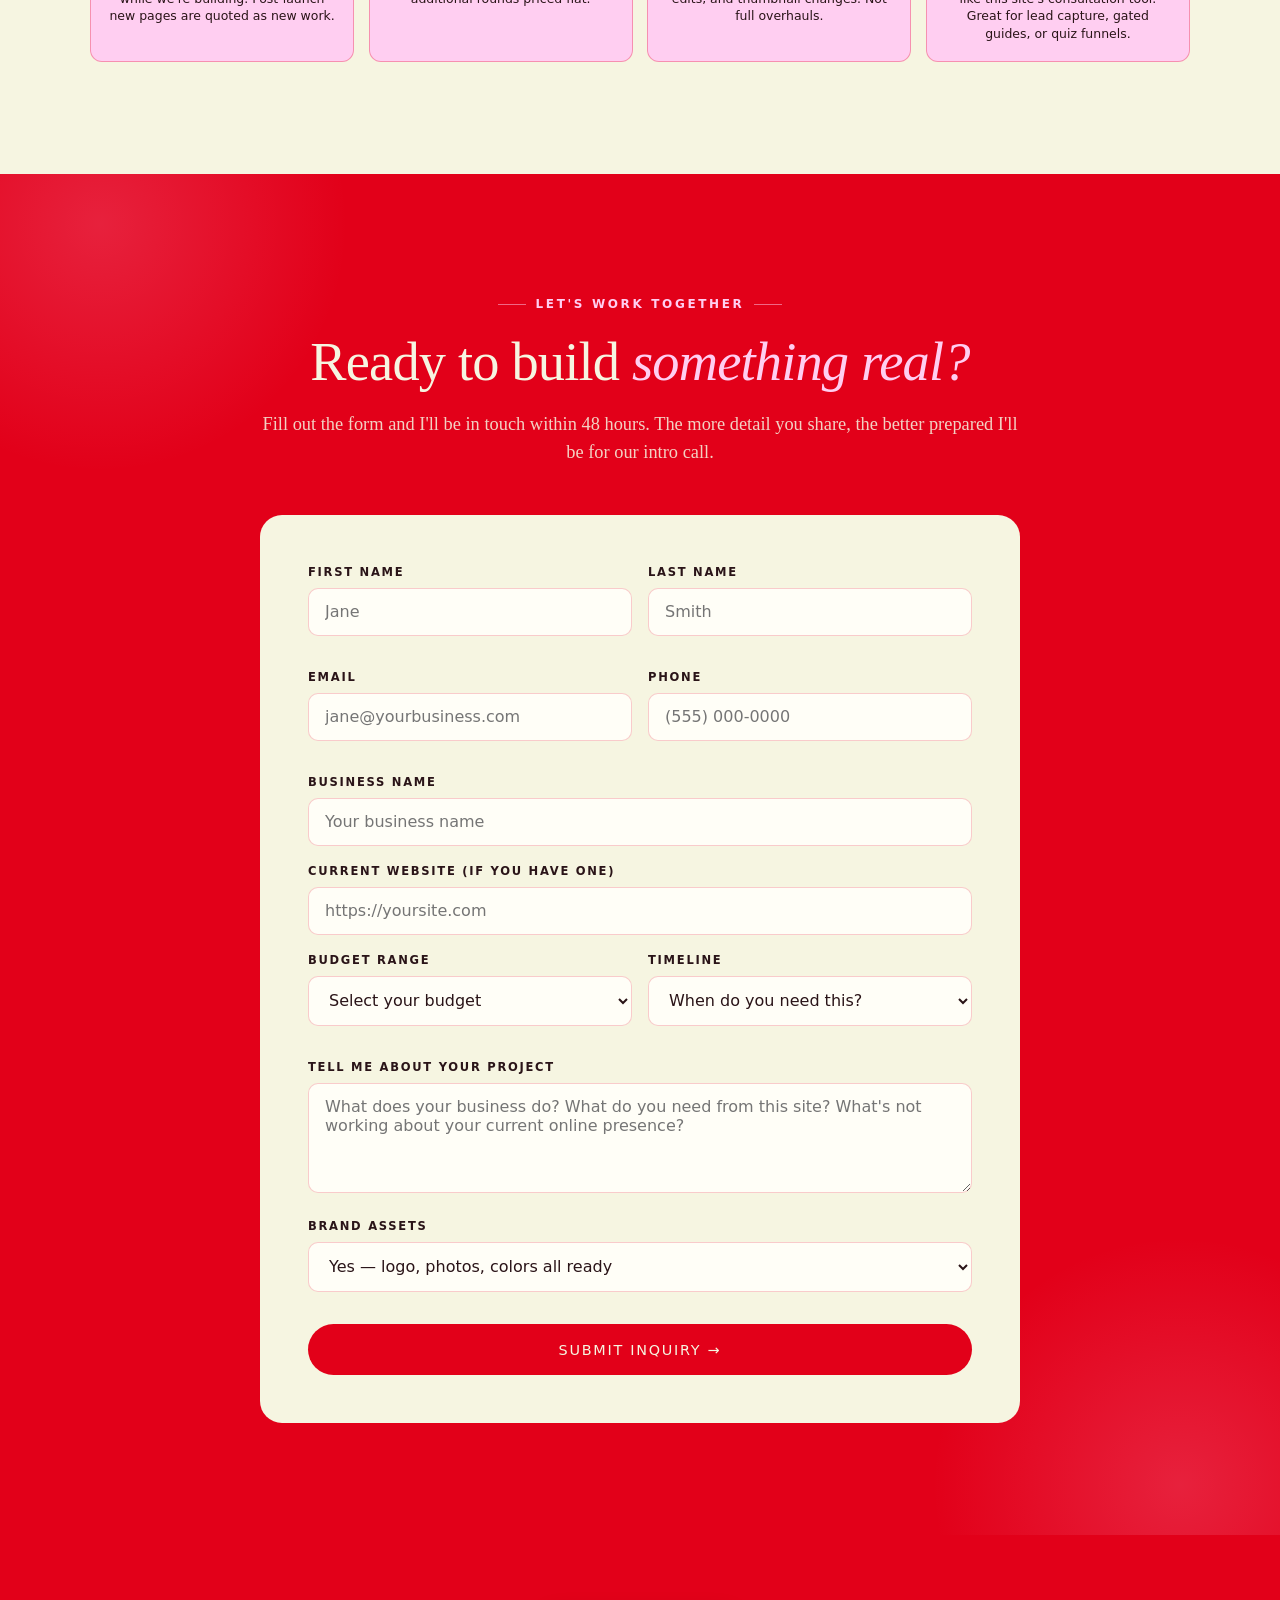
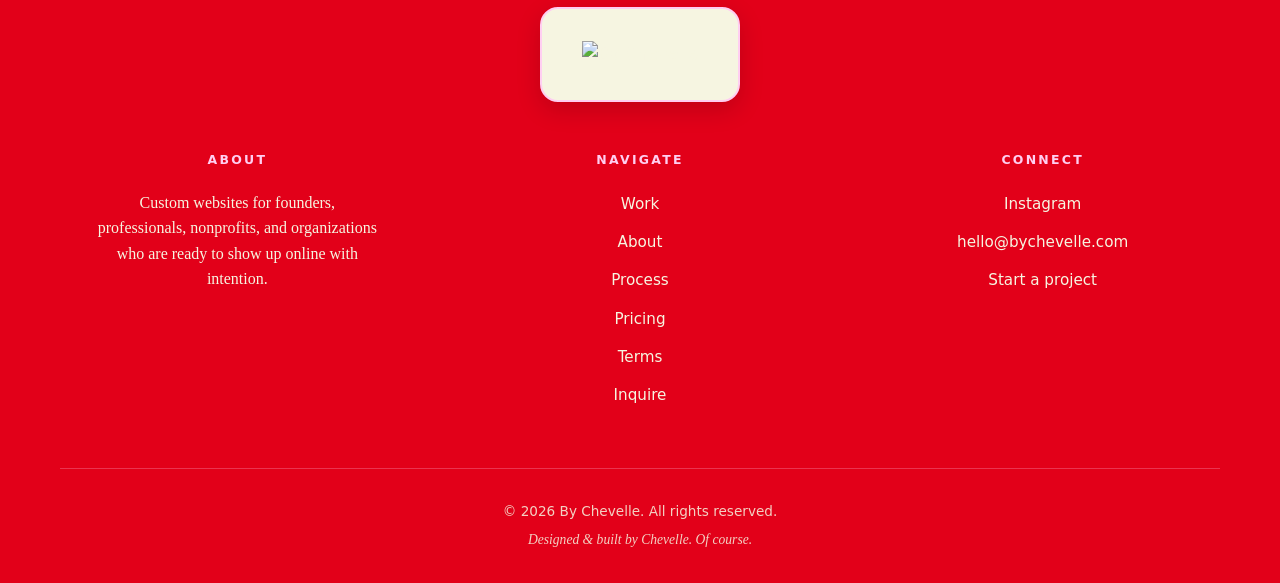
==== commit f49867fb: "Rename index-7.html to index.html" ====
--- a/index.html
+++ b/index.html
@@ -1,12 +1,364 @@
 <!DOCTYPE html>
-<html>
+<html lang="en">
 <head>
-<meta charset="utf-8" />
-<meta name="viewport" content="width=device-width, initial-scale=1.0" />
-<title>By Chevelle — Site Admin</title>
+<meta charset="UTF-8">
+<meta name="viewport" content="width=device-width, initial-scale=1.0">
+<title>By Chevelle — Call in the Pro</title>
+<meta name="description" content="Branding, copy, and websites for service businesses, nonprofits, and organizations ready to look the part. Built by a marketing pro, not a template.">
+<link rel="icon" type="image/png" href="assets/images/phone-web.png" data-bind-attr="site.favicon">
+<link rel="preconnect" href="https://fonts.googleapis.com">
+<link rel="preconnect" href="https://fonts.gstatic.com" crossorigin>
+<link href="https://fonts.googleapis.com/css2?family=Fraunces:ital,opsz,wght@0,9..144,400;0,9..144,500;0,9..144,600;0,9..144,700;1,9..144,400;1,9..144,500;1,9..144,600&family=Cormorant+Garamond:ital,wght@0,400;0,500;0,600;0,700;1,400;1,500&family=Inter:wght@300;400;500;600&family=Pinyon+Script&display=swap" rel="stylesheet">
+<link rel="stylesheet" href="assets/css/shared.css">
+
+<!-- Netlify Identity for admin auth -->
+<script src="https://identity.netlify.com/v1/netlify-identity-widget.js"></script>
 </head>
 <body>
-<!-- Include the script that builds the page and powers Decap CMS -->
-<script src="https://unpkg.com/decap-cms@^3.0.0/dist/decap-cms.js"></script>
+
+<!-- PROMO BANNER -->
+<div class="promo-banner" id="promo-banner">
+  <span data-bind="promo.text_before">Limited intro pricing —</span><em data-bind="promo.text_emphasis">$200 off</em><span data-bind="promo.text_after">all packages booked before June 1</span>
+  <button class="promo-close" aria-label="Close">×</button>
+</div>
+
+<!-- HEADER -->
+<header class="site-header" id="site-header">
+  <div class="header-inner">
+    <div class="header-logo-wrap">
+      <a href="index.html"><img src="assets/images/logo-primary-web.png" alt="By Chevelle — Call in the Pro" class="header-logo" data-bind-attr="site.logo_primary"></a>
+    </div>
+        <nav class="header-nav">
+      <a href="#work">Work</a>
+      <a href="#about">About</a>
+      <a href="process.html">Process</a>
+      <a href="#pricing">Pricing</a>
+      <a href="terms.html">Project Terms</a>
+      <span class="nav-client">
+        <a href="clients.html" tabindex="0">
+          <svg class="lock-icon" viewBox="0 0 24 24" fill="none" stroke="currentColor" stroke-width="2.5" stroke-linecap="round" stroke-linejoin="round"><rect x="4" y="11" width="16" height="10" rx="2"/><path d="M8 11V7a4 4 0 0 1 8 0v4"/></svg>
+          Clients Only
+        </a>
+        <div class="nav-client-dropdown">
+          <a href="consultation.html">Consultation Quiz<span class="item-sub">Define your site direction</span></a>
+          <a href="consult-prep.html">Prep Guide<span class="item-sub">How to prepare for our call</span></a>
+          <a href="feedback.html">Project Feedback<span class="item-sub">Review your build in progress</span></a>
+        </div>
+      </span>
+      <a href="#inquiry" class="cta">Inquire</a></nav>
+    <button class="hamburger" id="hamburger" aria-label="Open menu">
+      <span></span>
+      <span></span>
+      <span></span>
+    </button>
+  </div>
+</header>
+
+<nav class="mobile-nav" id="mobile-nav" aria-label="Mobile navigation">
+  <a href="#work">Work</a>
+  <a href="#about">About</a>
+  <a href="process.html">Process</a>
+  <a href="#pricing">Pricing</a>
+  <a href="terms.html">Project Terms</a>
+  <div class="mobile-nav-divider">For Clients</div>
+  <a href="clients.html"><svg class="lock-icon" viewBox="0 0 24 24" fill="none" stroke="currentColor" stroke-width="2.5" stroke-linecap="round" stroke-linejoin="round"><rect x="4" y="11" width="16" height="10" rx="2"/><path d="M8 11V7a4 4 0 0 1 8 0v4"/></svg>Clients Home</a>
+  <a href="consult-prep.html">Prep Guide</a>
+  <a href="consultation.html">Consultation Quiz</a>
+  <a href="feedback.html">Project Feedback</a>
+  <a href="#inquiry" class="cta">Inquire</a>
+</nav>
+
+<!-- HERO -->
+<section class="hero">
+  <div class="container">
+    <div class="hero-eyebrow" data-bind="hero.eyebrow">Brand Strategy · Web Design · Copy</div>
+    <h1><span data-bind="hero.headline_start">Your brand, finally</span> <em data-bind="hero.headline_emphasis">built the right way.</em></h1>
+    <p class="hero-lead" data-bind="hero.lead">Custom websites for founders, professionals, nonprofits, and organizations who are ready to show up online — with intention, not just a template.</p>
+    <div class="hero-actions">
+      <a href="#inquiry" class="btn btn-primary" data-bind="hero.cta_primary">Start your project →</a>
+      <a href="#work" class="btn btn-secondary" data-bind="hero.cta_secondary">See the work</a>
+    </div>
+  </div>
+</section>
+
+<!-- LOGO MARQUEE -->
+<div class="logo-marquee" aria-hidden="true">
+  <div class="logo-marquee-track">
+    <!-- One full set of logos -->
+    <img src="assets/images/logo-primary-web.png" alt="" data-bind-attr="site.logo_primary">
+    <span class="logo-marquee-dot"></span>
+    <img src="assets/images/logo-primary-web.png" alt="" data-bind-attr="site.logo_primary">
+    <span class="logo-marquee-dot"></span>
+    <img src="assets/images/logo-primary-web.png" alt="" data-bind-attr="site.logo_primary">
+    <span class="logo-marquee-dot"></span>
+    <img src="assets/images/logo-primary-web.png" alt="" data-bind-attr="site.logo_primary">
+    <span class="logo-marquee-dot"></span>
+    <img src="assets/images/logo-primary-web.png" alt="" data-bind-attr="site.logo_primary">
+    <span class="logo-marquee-dot"></span>
+    <img src="assets/images/logo-primary-web.png" alt="" data-bind-attr="site.logo_primary">
+    <span class="logo-marquee-dot"></span>
+    <!-- Duplicate set for seamless loop -->
+    <img src="assets/images/logo-primary-web.png" alt="" data-bind-attr="site.logo_primary">
+    <span class="logo-marquee-dot"></span>
+    <img src="assets/images/logo-primary-web.png" alt="" data-bind-attr="site.logo_primary">
+    <span class="logo-marquee-dot"></span>
+    <img src="assets/images/logo-primary-web.png" alt="" data-bind-attr="site.logo_primary">
+    <span class="logo-marquee-dot"></span>
+    <img src="assets/images/logo-primary-web.png" alt="" data-bind-attr="site.logo_primary">
+    <span class="logo-marquee-dot"></span>
+    <img src="assets/images/logo-primary-web.png" alt="" data-bind-attr="site.logo_primary">
+    <span class="logo-marquee-dot"></span>
+    <img src="assets/images/logo-primary-web.png" alt="" data-bind-attr="site.logo_primary">
+    <span class="logo-marquee-dot"></span>
+  </div>
+</div>
+
+<!-- WHO -->
+<section class="who" id="who">
+  <div class="container">
+    <div class="who-header reveal">
+      <span class="section-label" data-bind="audiences.section_label">Who I work with</span>
+      <h2 class="section-h2"><span data-bind="audiences.headline_start">Built for people who</span> <em data-bind="audiences.headline_emphasis">mean business.</em></h2>
+      <p style="font-family: var(--serif); font-size: 1.15rem; color: var(--ink-soft); max-width: 36em; margin: 0 auto;" data-bind="audiences.lead">Whether you're a solo founder just starting out or an established organization ready for a refresh — if your brand deserves to be taken seriously online, I can build the site that does that.</p>
+    </div>
+    <div class="who-grid" data-bind-list="audiences.cards">
+      <!-- Cards rendered by JS -->
+    </div>
+  </div>
+</section>
+
+<!-- WHAT -->
+<section class="what">
+  <div class="container">
+    <div class="what-header reveal">
+      <span class="section-label" data-bind="included.section_label">What's included</span>
+      <h2 class="section-h2"><span data-bind="included.headline_start">Every project,</span> <em data-bind="included.headline_emphasis">built right.</em></h2>
+    </div>
+    <div class="what-grid" data-bind-list="included.items">
+      <div class="what-item reveal">
+        <div class="what-icon"><svg viewBox="0 0 24 24"><path d="M12 2 L15 9 L22 9 L17 14 L19 22 L12 17 L5 22 L7 14 L2 9 L9 9 Z" stroke-linejoin="round"/></svg></div>
+        <h4>Brand Strategy</h4>
+        <p>Clarity on what you're communicating</p>
+      </div>
+      <div class="what-item reveal">
+        <div class="what-icon"><svg viewBox="0 0 24 24"><path d="M3 4 L21 4 L21 16 L13 16 L9 20 L9 16 L3 16 Z" stroke-linejoin="round"/><line x1="7" y1="9" x2="17" y2="9"/><line x1="7" y1="12" x2="14" y2="12"/></svg></div>
+        <h4>Custom Copy</h4>
+        <p>The right words, written for you</p>
+      </div>
+      <div class="what-item reveal">
+        <div class="what-icon"><svg viewBox="0 0 24 24"><circle cx="12" cy="12" r="9"/><path d="M3 12 L21 12 M12 3 C15 7 15 17 12 21 C9 17 9 7 12 3"/></svg></div>
+        <h4>Custom Design</h4>
+        <p>Built around your brand, not a template</p>
+      </div>
+      <div class="what-item reveal">
+        <div class="what-icon"><svg viewBox="0 0 24 24"><rect x="6" y="3" width="12" height="18" rx="2"/><line x1="11" y1="18" x2="13" y2="18"/></svg></div>
+        <h4>Mobile Responsive</h4>
+        <p>Looks right on every screen</p>
+      </div>
+    </div>
+  </div>
+</section>
+
+<!-- WORK -->
+<section class="work" id="work">
+  <div class="container">
+    <div class="work-header reveal">
+      <span class="section-label" data-bind="work.section_label">Recent work</span>
+      <h2 class="section-h2"><span data-bind="work.headline_start">Sites that</span> <em data-bind="work.headline_emphasis">look the part.</em></h2>
+      <p style="font-family: var(--serif); font-size: 1.1rem; color: var(--ink-soft); max-width: 36em; margin: 0 auto;" data-bind="work.lead">A look at recent client work — from one-pagers to full multipage builds.</p>
+    </div>
+
+    <div class="work-projects" data-bind-list="work.projects">
+      <!-- Projects rendered by JS -->
+    </div>
+  </div>
+</section>
+
+<!-- ABOUT -->
+<section class="about" id="about">
+  <div class="container">
+    <div class="about-grid">
+      <div class="about-photo-wrap reveal" data-bind="about.photo_image">
+        <div class="about-photo-placeholder">
+          <svg viewBox="0 0 24 24" fill="none" stroke="currentColor" stroke-width="1.5">
+            <circle cx="12" cy="8" r="4"/>
+            <path d="M4 21c0-4.4 3.6-8 8-8s8 3.6 8 8"/>
+          </svg>
+          <span>Drop your photo here</span>
+        </div>
+      </div>
+      <div class="about-content reveal">
+        <span class="section-label" data-bind="about.section_label">About</span>
+        <h2 class="section-h2"><span data-bind="about.headline_start">Hi, I'm</span> <em data-bind="about.headline_emphasis">Chevelle.</em></h2>
+        <div data-bind-list="about.paragraphs">
+          <!-- Paragraphs rendered by JS -->
+        </div>
+        <span class="about-script" data-bind="about.script_flourish">Strategy first.</span>
+        <p data-bind="about.closing_line">Then the site.</p>
+      </div>
+    </div>
+  </div>
+</section>
+
+<!-- PROCESS -->
+<section class="process" id="process">
+  <div class="container">
+    <div class="process-header reveal">
+      <span class="section-label" data-bind="process.section_label">The process</span>
+      <h2 class="section-h2"><span data-bind="process.headline_start">Simple. Clear.</span> <em data-bind="process.headline_emphasis">No surprises.</em></h2>
+      <p style="font-family: var(--serif); font-size: 1.1rem; color: var(--ink-soft); max-width: 38em; margin: 0 auto;" data-bind="process.lead">From first message to launched site — here's exactly what working together looks like.</p>
+    </div>
+    <div class="process-roadmap">
+      <svg class="process-svg" viewBox="0 0 1000 200" preserveAspectRatio="none">
+        <path d="M 50 100 Q 150 0, 250 100 T 450 100 T 650 100 T 850 100 T 950 100" />
+      </svg>
+      <div class="process-stops" data-bind-list="process.stops">
+        <!-- Stops rendered by JS -->
+      </div>
+    </div>
+    <div class="process-cta">
+      <a href="process.html" class="btn btn-secondary">See the full process →</a>
+    </div>
+  </div>
+</section>
+
+<!-- PRICING -->
+<section class="pricing" id="pricing">
+  <div class="container">
+    <div class="pricing-header reveal">
+      <span class="section-label" data-bind="pricing.section_label">Pricing</span>
+      <h2 class="section-h2"><span data-bind="pricing.headline_start">Transparent pricing.</span> <em data-bind="pricing.headline_emphasis">No surprises.</em></h2>
+      <p style="font-family: var(--serif); font-size: 1.1rem; color: var(--ink-soft); max-width: 38em; margin: 0 auto;" data-bind="pricing.lead">Every package includes brand strategy, custom design, all copy written for you, and one round of revisions. 50% due upfront, 50% before launch. Intro pricing valid for projects booked before June 1.</p>
+    </div>
+
+    <div class="pricing-grid" data-bind-list="pricing.packages">
+      <!-- Packages rendered by JS -->
+    </div>
+
+    <!-- Add-ons -->
+    <div class="addons reveal">
+      <div class="addons-header">
+        <span class="section-label" data-bind="pricing.addons.section_label">Add-ons · The Extension</span>
+        <h3><span data-bind="pricing.addons.headline_start">Need a little more,</span> <em data-bind="pricing.addons.headline_emphasis">or maintenance later?</em></h3>
+        <p data-bind="pricing.addons.lead">A la carte options for current and past clients — priced individually.</p>
+      </div>
+      <div class="addons-grid" data-bind-list="pricing.addons.items">
+        <!-- Add-ons rendered by JS -->
+      </div>
+    </div>
+  </div>
+</section>
+
+<!-- INQUIRY FORM -->
+<section class="inquiry" id="inquiry">
+  <div class="container">
+    <div class="inquiry-inner">
+      <div class="inquiry-header">
+        <span class="section-label" data-bind="inquiry.section_label">Let's work together</span>
+        <h2 class="section-h2"><span data-bind="inquiry.headline_start">Ready to build</span> <em data-bind="inquiry.headline_emphasis">something real?</em></h2>
+        <p class="inquiry-lead" data-bind="inquiry.lead">Fill out the form and I'll be in touch within 48 hours. The more detail you share, the better prepared I'll be for our intro call.</p>
+      </div>
+      <form class="inquiry-form" id="inquiry-form" onsubmit="event.preventDefault(); alert('Form ready — Formspree integration pending. Add your endpoint to config.json.');">
+        <div class="inquiry-row">
+          <div class="inquiry-field"><label for="first-name">First Name</label><input type="text" id="first-name" name="first-name" placeholder="Jane" required></div>
+          <div class="inquiry-field"><label for="last-name">Last Name</label><input type="text" id="last-name" name="last-name" placeholder="Smith" required></div>
+        </div>
+        <div class="inquiry-row">
+          <div class="inquiry-field"><label for="email">Email</label><input type="email" id="email" name="email" placeholder="jane@yourbusiness.com" required></div>
+          <div class="inquiry-field"><label for="phone">Phone</label><input type="tel" id="phone" name="phone" placeholder="(555) 000-0000"></div>
+        </div>
+        <div class="inquiry-field"><label for="business">Business Name</label><input type="text" id="business" name="business" placeholder="Your business name"></div>
+        <div class="inquiry-field"><label for="current-site">Current Website (if you have one)</label><input type="url" id="current-site" name="current-site" placeholder="https://yoursite.com"></div>
+        <div class="inquiry-row">
+          <div class="inquiry-field">
+            <label for="budget">Budget Range</label>
+            <select id="budget" name="budget" required>
+              <option value="">Select your budget</option>
+              <option>Under $1,000 (The Quick Call)</option>
+              <option>$1,000 – $1,500 (The Connection)</option>
+              <option>$1,500 – $2,000 (The Hotline)</option>
+              <option>$2,000+ (The Operator)</option>
+              <option>Add-Ons / Maintenance only</option>
+            </select>
+          </div>
+          <div class="inquiry-field">
+            <label for="timeline">Timeline</label>
+            <select id="timeline" name="timeline">
+              <option value="">When do you need this?</option>
+              <option>6 weeks</option>
+              <option>1–2 months</option>
+              <option>2–3 months</option>
+              <option>Just exploring</option>
+            </select>
+          </div>
+        </div>
+        <div class="inquiry-field"><label for="project">Tell me about your project</label><textarea id="project" name="project" placeholder="What does your business do? What do you need from this site? What's not working about your current online presence?" required></textarea></div>
+        <div class="inquiry-field">
+          <label for="assets">Brand Assets</label>
+          <select id="assets" name="assets">
+            <option>Yes — logo, photos, colors all ready</option>
+            <option>Partial — some but not all</option>
+            <option>No — starting from scratch</option>
+          </select>
+        </div>
+        <button type="submit" class="btn btn-primary inquiry-submit" data-bind="inquiry.submit_label">Submit inquiry →</button>
+      </form>
+    </div>
+  </div>
+</section>
+
+<!-- FOOTER -->
+<footer class="site-footer">
+  <div class="container">
+    <div class="footer-logo-mark">
+      <div class="footer-logo-mark-inner">
+        <a href="index.html"><img src="assets/images/logo-primary-web.png" alt="By Chevelle" data-bind-attr="site.logo_footer"></a>
+      </div>
+    </div>
+    <div class="footer-grid">
+      <div class="footer-col">
+        <h4>About</h4>
+        <p class="footer-blurb" data-bind="site.footer_about">Custom websites for founders, professionals, nonprofits, and organizations who are ready to show up online with intention.</p>
+      </div>
+      <div class="footer-col">
+        <h4>Navigate</h4>
+        <ul>
+          <li><a href="#work">Work</a></li>
+          <li><a href="index.html#about">About</a></li>
+          <li><a href="process.html">Process</a></li>
+          <li><a href="index.html#pricing">Pricing</a></li>
+          <li><a href="terms.html">Terms</a></li>
+          <li><a href="index.html#inquiry">Inquire</a></li>
+        </ul>
+      </div>
+      <div class="footer-col">
+        <h4>Connect</h4>
+        <ul>
+          <li><a data-bind-attr="site.instagram_url" target="_blank" rel="noopener">Instagram</a></li>
+          <li><a data-bind-attr="site.email"><span data-bind="site.email">hello@bychevelle.com</span></a></li>
+          <li><a href="index.html#inquiry">Start a project</a></li>
+        </ul>
+      </div>
+    </div>
+    <div class="footer-bottom">
+      <div>© <span data-bind="site.copyright_year">2026</span> By Chevelle. All rights reserved.</div>
+      <div class="footer-bottom-credit" data-bind="site.footer_credit">Designed &amp; built by Chevelle. Of course.</div>
+    </div>
+  </div>
+</footer>
+
+<script src="assets/js/site.js"></script>
+<script>
+  // Netlify Identity redirect — sends user to /admin after login
+  if (window.netlifyIdentity) {
+    window.netlifyIdentity.on("init", user => {
+      if (!user) {
+        window.netlifyIdentity.on("login", () => {
+          document.location.href = "/admin/";
+        });
+      }
+    });
+  }
+</script>
 </body>
 </html>
--- a/assets/css/shared.css
+++ b/assets/css/shared.css
@@ -0,0 +1,3096 @@
+:root {
+    --red:        #E20019;
+    --red-deep:   #B5001A;
+    --red-dark:   #4A1418;
+    --pink:       #FFCEF1;
+    --pink-warm:  #FFD9F3;
+    --pink-deep:  #F088BD;
+    --cream:      #F6F5E1;
+    --cream-deep: #EFEDD0;
+    --ink:        #2A1418;
+    --ink-soft:   #5C3D43;
+    --white:      #FFFEF7;
+
+    --display:  'Fraunces', Georgia, serif;
+    --serif:    'Cormorant Garamond', Georgia, serif;
+    --script:   'Pinyon Script', cursive;
+    --body:     'Inter', system-ui, sans-serif;
+
+    --max-width: 1240px;
+    --section-pad: clamp(4rem, 9vw, 7rem);
+  }
+
+  *, *::before, *::after { box-sizing: border-box; }
+  html {
+    scroll-behavior: smooth;
+    scroll-padding-top: 90px;
+    overflow-x: hidden;
+    width: 100%;
+  }
+  body {
+    margin: 0;
+    font-family: var(--body);
+    background: var(--cream);
+    color: var(--ink);
+    line-height: 1.6;
+    font-size: 17px;
+    -webkit-font-smoothing: antialiased;
+    overflow-x: hidden;
+    width: 100%;
+    position: relative;
+
+    /* Custom cursor — pink fill with red outline */
+    cursor: url("data:image/svg+xml;utf8,<svg xmlns='http://www.w3.org/2000/svg' width='28' height='28' viewBox='0 0 28 28'><path d='M3 3 L3 21 L8 16 L11 24 L14 22.5 L11 14.5 L18 14.5 Z' fill='%23FFB6DD' stroke='%23E20019' stroke-width='1.5' stroke-linejoin='round'/></svg>") 3 3, auto;
+  }
+  a, button { cursor: url("data:image/svg+xml;utf8,<svg xmlns='http://www.w3.org/2000/svg' width='28' height='28' viewBox='0 0 28 28'><circle cx='14' cy='14' r='9' fill='%23FFB6DD' stroke='%23E20019' stroke-width='2'/></svg>") 14 14, pointer; }
+
+  img { max-width: 100%; height: auto; display: block; }
+  a { color: inherit; text-decoration: none; }
+  button { font-family: inherit; border: none; }
+
+  .container {
+    max-width: var(--max-width);
+    margin: 0 auto;
+    padding: 0 clamp(1.25rem, 4vw, 2.5rem);
+  }
+
+  /* ===== SHARED ===== */
+  .section-label {
+    display: inline-flex;
+    align-items: center;
+    gap: 0.6rem;
+    font-size: 0.75rem;
+    font-weight: 600;
+    letter-spacing: 0.22em;
+    text-transform: uppercase;
+    margin-bottom: 1.2rem;
+    color: var(--red);
+  }
+  .section-label::before, .section-label::after {
+    content: ""; width: 28px; height: 1px;
+    background: currentColor; opacity: 0.5;
+  }
+  .section-h2 {
+    font-family: var(--display);
+    font-weight: 400;
+    font-size: clamp(2rem, 4.5vw, 3.4rem);
+    line-height: 1.05;
+    letter-spacing: -0.015em;
+    margin: 0 0 1.2rem;
+    color: var(--ink);
+  }
+  .section-h2 em {
+    font-family: var(--display);
+    font-style: italic;
+    font-weight: 500;
+    color: var(--red);
+  }
+
+  .btn {
+    display: inline-flex;
+    align-items: center;
+    gap: 0.5rem;
+    padding: 0.95rem 1.8rem;
+    border-radius: 999px;
+    font-size: 0.82rem;
+    font-weight: 500;
+    letter-spacing: 0.12em;
+    text-transform: uppercase;
+    transition: all 0.25s ease;
+    font-family: var(--body);
+    border: none;
+  }
+  .btn-primary {
+    background: var(--red);
+    color: var(--cream);
+  }
+  .btn-primary:hover {
+    background: var(--pink);
+    color: var(--red);
+    transform: translateY(-2px);
+    box-shadow: 0 8px 24px rgba(226, 0, 25, 0.18);
+  }
+  .btn-secondary {
+    color: var(--red);
+    border: 1px solid rgba(226, 0, 25, 0.4);
+    background: transparent;
+  }
+  .btn-secondary:hover {
+    background: var(--pink);
+    color: var(--red);
+    border-color: var(--red);
+    transform: translateY(-2px);
+    box-shadow: 0 8px 24px rgba(226, 0, 25, 0.18);
+  }
+  .btn-cream { background: var(--cream); color: var(--red); }
+  .btn-cream:hover { background: var(--white); transform: translateY(-2px); }
+  .btn-ghost {
+    background: transparent;
+    color: var(--cream);
+    border: 1px solid rgba(246, 245, 225, 0.4);
+  }
+  .btn-ghost:hover { background: rgba(246, 245, 225, 0.1); border-color: var(--cream); }
+
+  /* ===== PROMO BANNER ===== */
+  .promo-banner {
+    background: var(--red);
+    color: var(--cream);
+    text-align: center;
+    padding: 0.7rem 2.5rem 0.7rem 1rem;
+    font-size: 0.78rem;
+    letter-spacing: 0.16em;
+    text-transform: uppercase;
+    font-weight: 500;
+    position: relative;
+  }
+  .promo-banner em {
+    font-family: var(--display);
+    font-style: italic;
+    color: var(--pink);
+    font-weight: 500;
+    text-transform: none;
+    letter-spacing: 0.02em;
+    margin: 0 0.3rem;
+  }
+  .promo-close {
+    position: absolute;
+    right: 0.8rem;
+    top: 50%;
+    transform: translateY(-50%);
+    background: transparent;
+    color: var(--cream);
+    width: 28px;
+    height: 28px;
+    border-radius: 50%;
+    display: flex;
+    align-items: center;
+    justify-content: center;
+    transition: background 0.2s;
+  }
+  .promo-close:hover { background: rgba(255, 255, 255, 0.15); }
+
+  /* ===== HEADER — tighter top, logo disappears on scroll ===== */
+  header.site-header {
+    position: sticky;
+    top: 0;
+    z-index: 100;
+    background: var(--pink);
+    padding: 1.4rem 0 1rem;
+    border-bottom: 1px solid rgba(226, 0, 25, 0.08);
+    transition: padding 0.3s ease, box-shadow 0.3s ease, background 0.3s ease;
+  }
+  header.site-header.scrolled {
+    padding: 0.5rem 0 0.5rem;
+    box-shadow: 0 4px 20px rgba(226, 0, 25, 0.12);
+  }
+  /* Hide logo entirely on scroll */
+  header.site-header.scrolled .header-logo-wrap {
+    max-height: 0;
+    overflow: hidden;
+    margin: 0;
+    opacity: 0;
+    transition: max-height 0.3s ease, opacity 0.2s ease, margin 0.3s ease;
+  }
+  header.site-header.scrolled .header-inner {
+    gap: 0;
+  }
+  header.site-header.scrolled .header-nav {
+    padding-top: 0;
+  }
+  .header-inner {
+    position: relative;
+    z-index: 1;
+    display: flex;
+    flex-direction: column;
+    align-items: center;
+    gap: 0.8rem;
+    transition: gap 0.3s ease;
+  }
+  .header-logo-wrap {
+    max-width: 320px;
+    max-height: 200px;
+    width: 100%;
+    padding: 0 1rem;
+    opacity: 1;
+    transition: max-height 0.3s ease, opacity 0.3s ease, max-width 0.3s ease;
+    overflow: hidden;
+  }
+  .header-logo {
+    width: 100%;
+    height: auto;
+    display: block;
+    filter: drop-shadow(0 4px 16px rgba(226, 0, 25, 0.1));
+  }
+  .header-nav {
+    display: flex;
+    gap: 0.3rem;
+    align-items: center;
+    padding-top: 0.2rem;
+    flex-wrap: wrap;
+    justify-content: center;
+  }
+  .header-nav a {
+    font-size: 0.74rem;
+    font-weight: 500;
+    letter-spacing: 0.18em;
+    text-transform: uppercase;
+    color: var(--ink);
+    transition: all 0.25s ease;
+    padding: 0.5rem 1rem;
+    border-radius: 999px;
+    position: relative;
+    display: inline-flex;
+    align-items: center;
+    gap: 0.35rem;
+  }
+  .header-nav a:hover {
+    background: var(--cream);
+    color: var(--red);
+  }
+  .header-nav a.cta {
+    background: var(--red);
+    color: var(--cream);
+  }
+  .header-nav a.cta:hover {
+    background: var(--white);
+    color: var(--pink-deep);
+  }
+
+  /* Client-only nav item with dropdown */
+  .header-nav .nav-client {
+    position: relative;
+  }
+  .header-nav .nav-client > a {
+    background: transparent;
+    border: 1px solid rgba(226, 0, 25, 0.3);
+    color: var(--red);
+    cursor: pointer;
+  }
+  .header-nav .nav-client > a:hover,
+  .header-nav .nav-client:hover > a {
+    background: var(--red);
+    color: var(--cream);
+    border-color: var(--red);
+  }
+  .header-nav .nav-client .lock-icon {
+    width: 11px;
+    height: 11px;
+    flex-shrink: 0;
+  }
+  .nav-client-dropdown {
+    position: absolute;
+    top: calc(100% + 0.2rem);
+    left: 50%;
+    transform: translateX(-50%) translateY(-8px);
+    min-width: 230px;
+    background: var(--white);
+    border: 1px solid rgba(226, 0, 25, 0.18);
+    border-radius: 12px;
+    padding: 0.6rem;
+    box-shadow: 0 14px 40px rgba(226, 0, 25, 0.14);
+    opacity: 0;
+    visibility: hidden;
+    pointer-events: none;
+    transition: opacity 0.2s, transform 0.2s, visibility 0.2s;
+    z-index: 200;
+  }
+  /* Invisible hover bridge — fills the small gap between trigger and dropdown */
+  .nav-client-dropdown::before {
+    content: "";
+    position: absolute;
+    top: -12px;
+    left: 0;
+    right: 0;
+    height: 14px;
+    background: transparent;
+  }
+  /* Use both CSS hover AND JS-set .open class for forgiving behavior */
+  .header-nav .nav-client:hover .nav-client-dropdown,
+  .header-nav .nav-client:focus-within .nav-client-dropdown,
+  .header-nav .nav-client.open .nav-client-dropdown {
+    opacity: 1;
+    visibility: visible;
+    pointer-events: auto;
+    transform: translateX(-50%) translateY(0);
+  }
+  .nav-client-dropdown a {
+    display: block;
+    padding: 0.65rem 0.9rem;
+    border-radius: 8px;
+    text-align: left;
+    font-size: 0.72rem;
+    color: var(--ink);
+    border: none;
+    background: transparent;
+    text-transform: uppercase;
+    letter-spacing: 0.14em;
+    margin: 0;
+    width: 100%;
+  }
+  .nav-client-dropdown a:hover {
+    background: var(--pink);
+    color: var(--red);
+  }
+  .nav-client-dropdown a .item-sub {
+    display: block;
+    font-size: 0.68rem;
+    letter-spacing: 0.04em;
+    text-transform: none;
+    color: var(--ink-soft);
+    margin-top: 0.15rem;
+    font-weight: 400;
+  }
+
+  /* ===== HERO ===== */
+  .hero {
+    padding: clamp(2rem, 4vw, 3.5rem) 0 clamp(2.5rem, 5vw, 4rem);
+    background: var(--cream);
+    text-align: center;
+  }
+  .hero-eyebrow {
+    display: inline-flex;
+    align-items: center;
+    gap: 0.6rem;
+    font-size: 0.74rem;
+    font-weight: 500;
+    letter-spacing: 0.22em;
+    text-transform: uppercase;
+    color: var(--red);
+    margin-bottom: 1rem;
+  }
+  .hero-eyebrow::before, .hero-eyebrow::after {
+    content: ""; width: 28px; height: 1px; background: var(--red);
+  }
+  .hero h1 {
+    font-family: var(--display);
+    font-weight: 400;
+    font-size: clamp(2.2rem, 5vw, 3.8rem);
+    line-height: 1.05;
+    letter-spacing: -0.02em;
+    margin: 0 auto 1.2rem;
+    max-width: 16ch;
+    color: var(--ink);
+  }
+  .hero h1 em {
+    font-family: var(--display);
+    font-style: italic;
+    font-weight: 500;
+    color: var(--red);
+  }
+  .hero-lead {
+    font-family: var(--serif);
+    font-size: clamp(1.05rem, 1.5vw, 1.2rem);
+    color: var(--ink-soft);
+    max-width: 36em;
+    margin: 0 auto 1.8rem;
+    line-height: 1.5;
+  }
+  .hero-actions {
+    display: inline-flex;
+    gap: 1rem;
+    flex-wrap: wrap;
+    justify-content: center;
+  }
+
+  /* ===== WHO ===== */
+  .who {
+    padding: var(--section-pad) 0;
+    background: var(--pink);
+    position: relative;
+  }
+  .who-header {
+    max-width: 720px;
+    margin: 0 auto 4rem;
+    text-align: center;
+  }
+  .who-grid {
+    display: grid;
+    grid-template-columns: repeat(4, 1fr);
+    gap: 1.5rem;
+  }
+  .who-card {
+    background: var(--cream);
+    border: 1px solid rgba(226, 0, 25, 0.15);
+    border-radius: 18px;
+    padding: 2rem 1.6rem;
+    transition: transform 0.3s, box-shadow 0.3s;
+  }
+  .who-card:hover {
+    transform: translateY(-4px);
+    box-shadow: 0 14px 36px rgba(226, 0, 25, 0.12);
+  }
+  .who-card-num {
+    font-family: var(--display);
+    font-style: italic;
+    font-size: 1.4rem;
+    color: var(--red);
+    margin-bottom: 0.8rem;
+  }
+  .who-card h3 {
+    font-family: var(--serif);
+    font-weight: 600;
+    font-size: 1.15rem;
+    line-height: 1.3;
+    margin: 0 0 0.7rem;
+    color: var(--ink);
+  }
+  .who-card p {
+    margin: 0;
+    font-size: 0.92rem;
+    color: var(--ink-soft);
+    line-height: 1.55;
+  }
+
+  /* ===== WHAT I DO — icon row ===== */
+  .what {
+    padding: clamp(3rem, 6vw, 5rem) 0;
+    background: var(--cream);
+    border-bottom: 1px solid rgba(226, 0, 25, 0.08);
+  }
+  .what-header {
+    text-align: center;
+    margin-bottom: 3rem;
+  }
+  .what-header .section-h2 {
+    font-size: clamp(1.6rem, 3vw, 2.2rem);
+    margin-bottom: 0.5rem;
+  }
+  .what-grid {
+    display: grid;
+    grid-template-columns: repeat(4, 1fr);
+    gap: 1.5rem;
+  }
+  .what-item {
+    text-align: center;
+    padding: 1rem 0.5rem;
+    transition: transform 0.3s;
+  }
+  .what-item:hover { transform: translateY(-3px); }
+  .what-icon {
+    width: 56px;
+    height: 56px;
+    margin: 0 auto 0.8rem;
+    background: var(--pink);
+    border-radius: 50%;
+    display: flex;
+    align-items: center;
+    justify-content: center;
+    border: 1.5px solid var(--red);
+  }
+  .what-icon svg {
+    width: 26px;
+    height: 26px;
+    stroke: var(--red);
+    stroke-width: 1.5;
+    fill: none;
+  }
+  .what-item h4 {
+    font-family: var(--serif);
+    font-weight: 600;
+    font-size: 0.92rem;
+    margin: 0 0 0.3rem;
+    color: var(--ink);
+    line-height: 1.2;
+  }
+  .what-item p {
+    margin: 0;
+    font-size: 0.78rem;
+    color: var(--ink-soft);
+    line-height: 1.4;
+  }
+
+  /* ===== WORK — editorial gallery ===== */
+  .work {
+    padding: var(--section-pad) 0;
+    background: var(--cream);
+    position: relative;
+  }
+  .work-header {
+    text-align: center;
+    max-width: 720px;
+    margin: 0 auto 4.5rem;
+  }
+  .work-projects {
+    display: flex;
+    flex-direction: column;
+    gap: clamp(4rem, 8vw, 7rem);
+  }
+  .work-project {
+    display: grid;
+    grid-template-columns: 1.5fr 0.7fr;
+    gap: clamp(1.5rem, 4vw, 3rem);
+    align-items: center;
+    position: relative;
+  }
+  .work-project:nth-child(even) {
+    grid-template-columns: 0.7fr 1.5fr;
+  }
+  .work-project:nth-child(even) .work-project-info {
+    order: -1;
+    text-align: right;
+  }
+  .work-project-visual {
+    position: relative;
+    display: flex;
+    align-items: center;
+    justify-content: center;
+    gap: 1.5rem;
+  }
+  .work-project:nth-child(odd) .work-project-visual { justify-content: flex-start; }
+  .work-project:nth-child(even) .work-project-visual { justify-content: flex-end; }
+
+  .work-project .device-desktop {
+    width: 100%;
+    max-width: 540px;
+    flex-shrink: 1;
+  }
+  .work-project .device-mobile {
+    width: clamp(170px, 18vw, 220px);
+    flex-shrink: 0;
+    margin-top: 1.5rem;
+    transition: transform 0.4s ease;
+  }
+  .work-project:hover .device-mobile { transform: translateY(-6px); }
+  .work-project:hover .device-desktop { transform: translateY(-4px); }
+  .work-project .device-desktop,
+  .work-project .device-mobile {
+    transition: transform 0.4s ease;
+  }
+
+  .work-project-info {
+    padding: 1rem;
+  }
+  .work-project-tag {
+    display: inline-block;
+    font-size: 0.7rem;
+    font-weight: 500;
+    letter-spacing: 0.18em;
+    text-transform: uppercase;
+    color: var(--red);
+    background: var(--pink);
+    padding: 0.35rem 0.9rem;
+    border-radius: 999px;
+    margin-bottom: 1rem;
+  }
+  .work-project-info h3 {
+    font-family: var(--display);
+    font-weight: 500;
+    font-size: clamp(1.4rem, 2.4vw, 2rem);
+    line-height: 1.15;
+    margin: 0 0 0.8rem;
+    color: var(--ink);
+    letter-spacing: -0.01em;
+  }
+  .work-project-info h3 em {
+    font-style: italic;
+    color: var(--red);
+  }
+  .work-project-info p {
+    font-family: var(--serif);
+    font-size: 1.05rem;
+    color: var(--ink-soft);
+    line-height: 1.55;
+    margin: 0 0 1.2rem;
+  }
+  .work-project-link {
+    display: inline-flex;
+    align-items: center;
+    gap: 0.4rem;
+    font-size: 0.78rem;
+    font-weight: 500;
+    letter-spacing: 0.16em;
+    text-transform: uppercase;
+    color: var(--red);
+    border-bottom: 1px solid var(--red);
+    padding-bottom: 2px;
+    transition: gap 0.25s;
+  }
+  .work-project-link:hover { gap: 0.7rem; }
+
+  /* Device frames */
+  .device-desktop {
+    width: clamp(480px, 60vw, 720px);
+    background: linear-gradient(180deg, #2a2a30 0%, #1a1a20 100%);
+    border-radius: 12px 12px 6px 6px;
+    overflow: hidden;
+    box-shadow:
+      inset 0 1px 0 rgba(255, 255, 255, 0.1),
+      0 0 0 1px rgba(0, 0, 0, 0.2);
+  }
+  .device-desktop-bar {
+    height: 26px;
+    background: linear-gradient(180deg, #2e2e34 0%, #232329 100%);
+    display: flex;
+    align-items: center;
+    padding: 0 12px;
+    gap: 6px;
+  }
+  .device-desktop-bar .dot {
+    width: 11px; height: 11px;
+    border-radius: 50%;
+    background: rgba(255, 255, 255, 0.2);
+  }
+  .device-desktop-bar .dot:nth-child(1) { background: #ff5f57; }
+  .device-desktop-bar .dot:nth-child(2) { background: #febc2e; }
+  .device-desktop-bar .dot:nth-child(3) { background: #28c840; }
+  .device-desktop-bar .url {
+    margin-left: auto;
+    margin-right: auto;
+    background: rgba(255,255,255,0.08);
+    color: rgba(255,255,255,0.5);
+    font-size: 10px;
+    padding: 3px 12px;
+    border-radius: 4px;
+    letter-spacing: 0.04em;
+    transform: translateX(-30px);
+  }
+  .device-desktop-screen {
+    aspect-ratio: 16/10;
+    background: var(--white);
+    overflow-y: auto;
+    overflow-x: hidden;
+    scrollbar-width: thin;
+    scrollbar-color: var(--pink) transparent;
+  }
+  .device-desktop-screen::-webkit-scrollbar { width: 6px; }
+  .device-desktop-screen::-webkit-scrollbar-track { background: transparent; }
+  .device-desktop-screen::-webkit-scrollbar-thumb {
+    background: var(--pink);
+    border-radius: 999px;
+  }
+  .device-desktop-screen img { width: 100%; display: block; }
+
+  .device-mobile {
+    width: clamp(220px, 28vw, 300px);
+    background: linear-gradient(180deg, #2e2e34 0%, #232329 100%);
+    border-radius: 12px 12px 8px 8px;
+    overflow: hidden;
+    box-shadow:
+      inset 0 1px 0 rgba(255, 255, 255, 0.1),
+      0 0 0 1px rgba(0, 0, 0, 0.2);
+  }
+  .device-mobile-bar {
+    height: 22px;
+    background: linear-gradient(180deg, #2e2e34 0%, #232329 100%);
+    display: flex;
+    align-items: center;
+    padding: 0 10px;
+    gap: 5px;
+  }
+  .device-mobile-bar .dot {
+    width: 9px; height: 9px;
+    border-radius: 50%;
+    background: rgba(255, 255, 255, 0.2);
+  }
+  .device-mobile-bar .dot:nth-child(1) { background: #ff5f57; }
+  .device-mobile-bar .dot:nth-child(2) { background: #febc2e; }
+  .device-mobile-bar .dot:nth-child(3) { background: #28c840; }
+  .device-mobile-bar .url {
+    margin-left: auto;
+    margin-right: auto;
+    background: rgba(255,255,255,0.08);
+    color: rgba(255,255,255,0.5);
+    font-size: 9px;
+    padding: 2px 8px;
+    border-radius: 3px;
+    letter-spacing: 0.04em;
+    transform: translateX(-15px);
+  }
+  .device-mobile-screen {
+    aspect-ratio: 9/16;
+    background: var(--white);
+    overflow-y: auto;
+    overflow-x: hidden;
+    scrollbar-width: thin;
+    scrollbar-color: var(--pink) transparent;
+  }
+  .device-mobile-screen::-webkit-scrollbar { width: 4px; }
+  .device-mobile-screen::-webkit-scrollbar-track { background: transparent; }
+  .device-mobile-screen::-webkit-scrollbar-thumb {
+    background: var(--pink);
+    border-radius: 999px;
+  }
+  .device-mobile-screen img { width: 100%; display: block; }
+
+  /* Placeholder visuals when no screenshot is uploaded yet */
+  .device-placeholder {
+    min-height: 100%;
+    background: linear-gradient(135deg, var(--pink) 0%, var(--pink-warm) 50%, var(--cream) 100%);
+    display: flex;
+    align-items: center;
+    justify-content: center;
+    flex-direction: column;
+    gap: 0.6rem;
+    padding: 3rem 1.5rem;
+    color: var(--red);
+    font-family: var(--serif);
+    font-style: italic;
+    font-size: 0.95rem;
+    text-align: center;
+  }
+  .device-placeholder svg {
+    width: 50px; height: 50px; opacity: 0.5;
+  }
+
+  /* ===== ABOUT — solid pink ===== */
+  .about {
+    padding: var(--section-pad) 0;
+    background: var(--pink);
+    position: relative;
+  }
+  .about-grid {
+    position: relative;
+    display: grid;
+    grid-template-columns: 0.85fr 1.15fr;
+    gap: clamp(2rem, 5vw, 4.5rem);
+    align-items: center;
+  }
+  .about-photo-wrap {
+    position: relative;
+    aspect-ratio: 4/5;
+    border-radius: 18px;
+    overflow: hidden;
+    background: var(--pink-warm);
+    box-shadow: 0 24px 60px rgba(226, 0, 25, 0.18);
+  }
+  .about-photo {
+    width: 100%; height: 100%; object-fit: cover;
+  }
+  .about-photo-placeholder {
+    width: 100%; height: 100%;
+    display: flex; align-items: center; justify-content: center;
+    flex-direction: column; gap: 1rem;
+    color: var(--red);
+    font-family: var(--serif); font-style: italic;
+    text-align: center; padding: 2rem;
+    background: linear-gradient(135deg, var(--pink-warm) 0%, var(--pink-deep) 100%);
+  }
+  .about-photo-placeholder svg { width: 60px; height: 60px; opacity: 0.5; }
+  .about-content .section-h2 {
+    color: var(--ink);
+  }
+  .about-content p {
+    font-size: 1.05rem;
+    line-height: 1.7;
+    color: var(--ink);
+    margin: 0 0 1.2rem;
+  }
+  .about-content p:first-of-type {
+    font-family: var(--serif);
+    font-size: 1.25rem;
+    color: var(--ink);
+    margin-bottom: 1.5rem;
+    line-height: 1.5;
+  }
+  .about-script {
+    font-family: var(--script);
+    font-size: 2.5rem;
+    color: var(--red);
+    line-height: 1;
+    margin: 1.5rem 0;
+    transform: rotate(-3deg);
+    display: inline-block;
+  }
+
+  /* ===== PROCESS — dotted roadmap ===== */
+  .process {
+    padding: clamp(3rem, 6vw, 4.5rem) 0;
+    background: var(--cream);
+    position: relative;
+  }
+  .process-header {
+    max-width: 720px;
+    margin: 0 auto 1.5rem;
+    text-align: center;
+  }
+  .process-roadmap {
+    position: relative;
+    padding: 1rem 0 0.5rem;
+  }
+  /* SVG path for the curved dotted roadmap — positioned above the markers */
+  .process-svg {
+    position: absolute;
+    top: 4rem;
+    left: 6%;
+    right: 6%;
+    width: 88%;
+    height: 110px;
+    z-index: 0;
+    pointer-events: none;
+  }
+  .process-svg path {
+    stroke: var(--red);
+    stroke-width: 2;
+    stroke-dasharray: 2 8;
+    fill: none;
+    opacity: 0.6;
+  }
+  .process-stops {
+    position: relative;
+    z-index: 1;
+    display: grid;
+    grid-template-columns: repeat(6, 1fr);
+    gap: 1rem;
+    padding-top: 1.5rem;
+  }
+  .process-stop {
+    text-align: center;
+    padding: 0 0.3rem;
+  }
+  .process-stop-marker {
+    width: 64px; height: 64px;
+    margin: 0 auto 1.2rem;
+    background: var(--red);
+    color: var(--cream);
+    border-radius: 50%;
+    display: flex;
+    align-items: center;
+    justify-content: center;
+    font-family: var(--display);
+    font-style: italic;
+    font-size: 1.5rem;
+    font-weight: 500;
+    border: 4px solid var(--cream);
+    box-shadow: 0 0 0 2px var(--red), 0 8px 20px rgba(226, 0, 25, 0.25);
+    position: relative;
+    transition: transform 0.3s;
+  }
+  .process-stop:hover .process-stop-marker {
+    transform: scale(1.08);
+  }
+  .process-stop h4 {
+    font-family: var(--serif);
+    font-weight: 600;
+    font-size: 1.05rem;
+    margin: 0 0 0.5rem;
+    color: var(--ink);
+  }
+  .process-stop p {
+    font-size: 0.85rem;
+    color: var(--ink-soft);
+    line-height: 1.55;
+    margin: 0;
+  }
+  .process-cta {
+    text-align: center;
+    margin-top: 1.5rem;
+  }
+
+  /* ===== PRICING — side by side cards ===== */
+  .pricing {
+    padding: var(--section-pad) 0;
+    background: var(--cream);
+  }
+  .pricing-header {
+    max-width: 720px;
+    margin: 0 auto 3.5rem;
+    text-align: center;
+  }
+  .pricing-grid {
+    display: grid;
+    grid-template-columns: repeat(4, 1fr);
+    gap: 1.2rem;
+    align-items: stretch;
+  }
+  .pricing-card {
+    background: var(--white);
+    border: 1px solid rgba(226, 0, 25, 0.15);
+    border-radius: 18px;
+    padding: 2rem 1.6rem;
+    display: flex;
+    flex-direction: column;
+    position: relative;
+    transition: transform 0.3s, box-shadow 0.3s;
+  }
+  .pricing-card:hover {
+    transform: translateY(-4px);
+    box-shadow: 0 14px 36px rgba(226, 0, 25, 0.12);
+  }
+  .pricing-card.featured {
+    background: var(--pink);
+    border-color: var(--red);
+    border-width: 2px;
+  }
+  .pricing-card.featured:hover {
+    box-shadow: 0 14px 36px rgba(226, 0, 25, 0.2);
+  }
+  .pricing-badge {
+    position: absolute;
+    top: -14px; left: 50%;
+    transform: translateX(-50%);
+    background: var(--red);
+    color: var(--cream);
+    font-size: 0.66rem;
+    letter-spacing: 0.18em;
+    text-transform: uppercase;
+    font-weight: 600;
+    padding: 0.45rem 1rem;
+    border-radius: 999px;
+    white-space: nowrap;
+    box-shadow: 0 4px 12px rgba(226, 0, 25, 0.25);
+  }
+  .pricing-card-name {
+    font-family: var(--display);
+    font-weight: 500;
+    font-style: italic;
+    font-size: 1.5rem;
+    margin: 0 0 0.2rem;
+    color: var(--red);
+  }
+  .pricing-card-sub {
+    font-size: 0.72rem;
+    letter-spacing: 0.16em;
+    text-transform: uppercase;
+    color: var(--ink-soft);
+    margin-bottom: 1.2rem;
+    font-weight: 500;
+    min-height: 1em;
+  }
+  .pricing-card-price {
+    font-family: var(--display);
+    font-weight: 500;
+    font-size: 2.4rem;
+    color: var(--ink);
+    line-height: 1;
+  }
+  .pricing-card-price-old {
+    font-size: 1rem;
+    color: var(--ink-soft);
+    text-decoration: line-through;
+    text-decoration-color: var(--red);
+    margin-left: 0.3rem;
+    font-weight: 400;
+  }
+  .pricing-card-savings {
+    font-size: 0.68rem;
+    letter-spacing: 0.18em;
+    text-transform: uppercase;
+    color: var(--red);
+    font-weight: 600;
+    margin: 0.3rem 0 1rem;
+  }
+  .pricing-card-for {
+    font-family: var(--serif);
+    font-style: italic;
+    font-size: 0.92rem;
+    color: var(--ink-soft);
+    margin-bottom: 1.3rem;
+    padding-bottom: 1.3rem;
+    border-bottom: 1px solid rgba(226, 0, 25, 0.15);
+    min-height: 4.5em;
+  }
+  .pricing-card ul {
+    list-style: none;
+    padding: 0;
+    margin: 0 0 1.5rem;
+    flex: 1;
+  }
+  .pricing-card li {
+    padding: 0.55rem 0 0.55rem 1.4rem;
+    font-size: 0.88rem;
+    color: var(--ink);
+    position: relative;
+    line-height: 1.4;
+    border-bottom: 1px solid rgba(226, 0, 25, 0.06);
+  }
+  .pricing-card li:last-child { border-bottom: none; }
+  .pricing-card li::before {
+    content: "→";
+    position: absolute;
+    left: 0; top: 0.55rem;
+    color: var(--red);
+    font-weight: 600;
+  }
+  .pricing-card .btn {
+    width: 100%;
+    justify-content: center;
+  }
+
+  /* ADD-ONS */
+  .addons {
+    margin-top: 4rem;
+    padding-top: 3rem;
+    border-top: 1px solid rgba(226, 0, 25, 0.15);
+    max-width: 1100px;
+    margin-left: auto;
+    margin-right: auto;
+  }
+  .addons-header {
+    text-align: center;
+    max-width: 600px;
+    margin: 0 auto 2rem;
+  }
+  .addons-header h3 {
+    font-family: var(--display);
+    font-weight: 500;
+    font-size: clamp(1.3rem, 2.4vw, 1.7rem);
+    line-height: 1.15;
+    margin: 0 0 0.6rem;
+    color: var(--ink);
+  }
+  .addons-header h3 em {
+    font-style: italic;
+    color: var(--red);
+  }
+  .addons-header p {
+    font-family: var(--serif);
+    font-size: 0.95rem;
+    color: var(--ink-soft);
+    margin: 0;
+  }
+  .addons-grid {
+    display: grid;
+    grid-template-columns: repeat(4, 1fr);
+    gap: 0.9rem;
+  }
+  @media (max-width: 900px) {
+    .addons-grid { grid-template-columns: repeat(2, 1fr); }
+  }
+  .addon-card {
+    background: var(--pink);
+    border: 1px solid rgba(226, 0, 25, 0.3);
+    border-radius: 12px;
+    padding: 1.2rem 1rem;
+    text-align: center;
+    transition: transform 0.3s, box-shadow 0.3s;
+  }
+  .addon-card:hover {
+    transform: translateY(-2px);
+    box-shadow: 0 8px 20px rgba(226, 0, 25, 0.12);
+  }
+  .addon-price {
+    font-family: var(--display);
+    font-weight: 500;
+    font-style: italic;
+    font-size: 1.5rem;
+    color: var(--red);
+    line-height: 1;
+  }
+  .addon-label {
+    font-size: 0.62rem;
+    letter-spacing: 0.16em;
+    text-transform: uppercase;
+    color: var(--red);
+    font-weight: 600;
+    margin: 0.3rem 0 0.6rem;
+  }
+  .addon-card h4 {
+    font-family: var(--serif);
+    font-weight: 600;
+    font-size: 0.95rem;
+    margin: 0 0 0.3rem;
+    color: var(--ink);
+  }
+  .addon-card p {
+    margin: 0;
+    font-size: 0.78rem;
+    color: var(--ink);
+    line-height: 1.4;
+  }
+
+  /* ===== INQUIRY FORM ===== */
+  .inquiry {
+    padding: var(--section-pad) 0;
+    background: var(--red);
+    color: var(--cream);
+    position: relative;
+    overflow: hidden;
+  }
+  .inquiry::before, .inquiry::after {
+    content: "";
+    position: absolute;
+    width: 500px; height: 500px;
+    border-radius: 50%;
+    background: radial-gradient(circle, rgba(255, 182, 221, 0.18) 0%, transparent 70%);
+    pointer-events: none;
+  }
+  .inquiry::before { top: -200px; left: -150px; }
+  .inquiry::after { bottom: -200px; right: -150px; }
+  .inquiry-inner {
+    position: relative;
+    z-index: 1;
+    max-width: 760px;
+    margin: 0 auto;
+  }
+  .inquiry-header {
+    text-align: center;
+    margin-bottom: 3rem;
+  }
+  .inquiry .section-label { color: var(--pink); }
+  .inquiry .section-h2 { color: var(--cream); }
+  .inquiry .section-h2 em { color: var(--pink); }
+  .inquiry-lead {
+    font-family: var(--serif);
+    font-size: 1.15rem;
+    color: rgba(246, 245, 225, 0.85);
+    line-height: 1.55;
+  }
+  .inquiry-form {
+    background: var(--cream);
+    color: var(--ink);
+    border-radius: 22px;
+    padding: clamp(2rem, 4vw, 3rem);
+  }
+  .inquiry-row {
+    display: grid;
+    grid-template-columns: 1fr 1fr;
+    gap: 1rem;
+    margin-bottom: 1rem;
+  }
+  .inquiry-field {
+    margin-bottom: 1rem;
+  }
+  .inquiry-field label {
+    display: block;
+    font-size: 0.72rem;
+    font-weight: 600;
+    letter-spacing: 0.15em;
+    text-transform: uppercase;
+    color: var(--ink);
+    margin-bottom: 0.4rem;
+  }
+  .inquiry-field input,
+  .inquiry-field select,
+  .inquiry-field textarea {
+    width: 100%;
+    padding: 0.85rem 1rem;
+    border: 1px solid rgba(226, 0, 25, 0.2);
+    border-radius: 10px;
+    font-family: var(--body);
+    font-size: 1rem;
+    background: var(--white);
+    color: var(--ink);
+    transition: border-color 0.2s, box-shadow 0.2s;
+  }
+  .inquiry-field input:focus,
+  .inquiry-field select:focus,
+  .inquiry-field textarea:focus {
+    outline: none;
+    border-color: var(--red);
+    box-shadow: 0 0 0 3px rgba(226, 0, 25, 0.12);
+  }
+  .inquiry-field textarea {
+    resize: vertical;
+    min-height: 110px;
+  }
+  .inquiry-submit {
+    width: 100%;
+    margin-top: 1rem;
+    justify-content: center;
+    padding: 1.1rem;
+    font-size: 0.9rem;
+  }
+  .inquiry-note {
+    text-align: center;
+    margin-top: 1.5rem;
+    font-family: var(--serif);
+    font-style: italic;
+    font-size: 0.92rem;
+    color: var(--ink-soft);
+  }
+
+  /* ===== FOOTER — solid red, centered logo ===== */
+  footer.site-footer {
+    background: var(--red);
+    color: var(--cream);
+    padding: 4.5rem 0 2rem;
+    position: relative;
+  }
+  .footer-logo-mark {
+    text-align: center;
+    margin-bottom: 3rem;
+  }
+  .footer-logo-mark-inner {
+    display: inline-block;
+    background: var(--cream);
+    padding: 2rem 2.5rem;
+    border-radius: 18px;
+    border: 2px solid var(--pink);
+    box-shadow: 0 8px 24px rgba(0, 0, 0, 0.15);
+  }
+  .footer-logo-mark img {
+    max-width: 280px;
+    margin: 0 auto;
+    display: block;
+  }
+  .footer-grid {
+    display: grid;
+    grid-template-columns: 1fr 1fr 1fr;
+    gap: 3rem;
+    margin-bottom: 3rem;
+    text-align: center;
+  }
+  .footer-col h4 {
+    font-size: 0.78rem;
+    letter-spacing: 0.18em;
+    text-transform: uppercase;
+    color: var(--pink);
+    margin: 0 0 1.2rem;
+    font-weight: 600;
+  }
+  .footer-col ul { list-style: none; padding: 0; margin: 0; }
+  .footer-col li { margin-bottom: 0.7rem; }
+  .footer-col a {
+    color: var(--cream);
+    font-size: 0.95rem;
+    transition: color 0.2s;
+  }
+  .footer-col a:hover { color: var(--pink); }
+  .footer-blurb {
+    font-family: var(--serif);
+    font-size: 1rem;
+    line-height: 1.6;
+    color: var(--cream);
+    max-width: 280px;
+    margin: 0 auto;
+  }
+  .footer-bottom {
+    border-top: 1px solid rgba(255, 206, 241, 0.25);
+    padding-top: 2rem;
+    text-align: center;
+    font-size: 0.85rem;
+    color: rgba(246, 245, 225, 0.85);
+  }
+  .footer-bottom-credit {
+    font-family: var(--serif);
+    font-style: italic;
+    margin-top: 0.4rem;
+  }
+
+  .reveal {
+    opacity: 0;
+    transform: translateY(30px);
+    transition: opacity 0.7s ease, transform 0.7s ease;
+  }
+  .reveal.visible { opacity: 1; transform: translateY(0); }
+  ::selection { background: var(--red); color: var(--cream); }
+
+  /* ===== MOBILE ===== */
+  @media (max-width: 1000px) {
+    .who-grid { grid-template-columns: repeat(2, 1fr); }
+    .what-grid { grid-template-columns: repeat(2, 1fr); }
+    .pricing-grid { grid-template-columns: repeat(2, 1fr); }
+    .addons-grid { grid-template-columns: 1fr; }
+    .process-stops { grid-template-columns: repeat(3, 1fr); gap: 2.5rem; }
+    .process-svg { display: none; }
+  }
+  @media (max-width: 700px) {
+    .header-nav { gap: 1.2rem; flex-wrap: wrap; justify-content: center; }
+    .header-nav a { font-size: 0.72rem; }
+    .who-grid { grid-template-columns: 1fr; }
+    .what-grid { grid-template-columns: repeat(2, 1fr); }
+    .pricing-grid { grid-template-columns: 1fr; }
+    .about-grid { grid-template-columns: 1fr; gap: 2.5rem; }
+    .about-photo-wrap { max-width: 320px; margin: 0 auto; }
+    .footer-grid { grid-template-columns: 1fr; gap: 2rem; text-align: center; }
+    .footer-blurb { margin: 0 auto; }
+    .inquiry-row { grid-template-columns: 1fr; }
+    .work-project, .work-project:nth-child(even) {
+      grid-template-columns: 1fr;
+      gap: 1.5rem;
+    }
+    .work-project:nth-child(even) .work-project-info {
+      order: 0;
+      text-align: left;
+    }
+    .work-project-visual,
+    .work-project:nth-child(odd) .work-project-visual,
+    .work-project:nth-child(even) .work-project-visual {
+      justify-content: center;
+      gap: 0;
+    }
+    /* On mobile, only show the mobile mockup — desktop mockup is too cramped */
+    .work-project .device-desktop { display: none; }
+    .work-project .device-mobile {
+      width: 100%;
+      max-width: 280px;
+      margin-top: 0;
+    }
+    .work-project-info { padding: 0; text-align: center !important; }
+  }
+  @media (max-width: 480px) {
+    .hero-actions { flex-direction: column; }
+    .hero-actions .btn { width: 100%; justify-content: center; }
+    .process-stops { grid-template-columns: 1fr; }
+  }
+  @media (prefers-reduced-motion: reduce) {
+    *, *::before, *::after {
+      animation-duration: 0.01ms !important;
+      transition-duration: 0.2s !important;
+    }
+  }
+  /* ============================================
+     SUB-PAGE STYLES
+     ============================================ */
+
+  /* Page hero — used on Process, Terms, Work pages */
+  .page-hero {
+    padding: clamp(2.5rem, 5vw, 4rem) 0 clamp(1.5rem, 3vw, 2.2rem);
+    background: var(--cream);
+    text-align: center;
+  }
+  .page-hero h1 {
+    font-family: var(--display);
+    font-weight: 400;
+    font-size: clamp(2.4rem, 5.5vw, 4.2rem);
+    line-height: 1.05;
+    letter-spacing: -0.02em;
+    margin: 0 auto 1.5rem;
+    max-width: 16ch;
+    color: var(--ink);
+  }
+  .page-hero h1 em {
+    font-family: var(--display);
+    font-style: italic;
+    font-weight: 500;
+    color: var(--red);
+  }
+  .page-hero-lead {
+    font-family: var(--serif);
+    font-size: clamp(1.15rem, 1.7vw, 1.35rem);
+    color: var(--ink-soft);
+    max-width: 32em;
+    margin: 0 auto;
+    line-height: 1.5;
+  }
+
+  /* Page back link */
+  .page-back {
+    display: inline-flex;
+    align-items: center;
+    gap: 0.4rem;
+    font-size: 0.78rem;
+    font-weight: 500;
+    letter-spacing: 0.18em;
+    text-transform: uppercase;
+    color: var(--red);
+    margin-bottom: 1.5rem;
+    transition: gap 0.25s;
+    align-self: flex-start;
+  }
+  .page-back:hover { gap: 0.7rem; }
+  .page-hero .page-back {
+    display: block;
+    text-align: left;
+    margin-bottom: 2rem;
+  }
+
+  /* TOC — Table of Contents (used on Terms page) */
+  .toc {
+    background: var(--cream-deep);
+    border-radius: 16px;
+    padding: 1.5rem 2rem;
+    margin-bottom: 1.5rem;
+  }
+  .toc h3 {
+    font-family: var(--serif);
+    font-weight: 600;
+    font-size: 0.85rem;
+    letter-spacing: 0.18em;
+    text-transform: uppercase;
+    color: var(--red);
+    margin: 0 0 0.8rem;
+  }
+  .toc ol {
+    margin: 0;
+    padding-left: 1.5rem;
+    columns: 2;
+    column-gap: 2rem;
+  }
+  .toc li {
+    margin-bottom: 0.5rem;
+    break-inside: avoid;
+  }
+  .toc a {
+    color: var(--ink);
+    font-size: 0.95rem;
+    transition: color 0.2s;
+  }
+  .toc a:hover { color: var(--red); }
+
+  /* Long-form prose section */
+  .prose {
+    max-width: 760px;
+    margin: 0 auto;
+    padding: 1.5rem 0 var(--section-pad);
+  }
+  .prose-section {
+    margin-bottom: 3rem;
+    padding-top: 0.5rem;
+  }
+  .prose-section h2 {
+    font-family: var(--display);
+    font-weight: 500;
+    font-size: clamp(1.6rem, 3vw, 2.2rem);
+    line-height: 1.15;
+    margin: 0 0 1rem;
+    color: var(--ink);
+    border-bottom: 1px solid rgba(226, 0, 25, 0.15);
+    padding-bottom: 0.8rem;
+  }
+  .prose-section h2 em {
+    font-style: italic;
+    color: var(--red);
+  }
+  .prose-section h3 {
+    font-family: var(--serif);
+    font-weight: 600;
+    font-size: 1.2rem;
+    color: var(--ink);
+    margin: 1.8rem 0 0.6rem;
+  }
+  .prose-section p {
+    color: var(--ink-soft);
+    line-height: 1.7;
+    margin: 0 0 1rem;
+  }
+  .prose-section p strong {
+    color: var(--ink);
+    font-weight: 600;
+  }
+  .prose-section ul, .prose-section ol {
+    color: var(--ink-soft);
+    line-height: 1.7;
+    padding-left: 1.5rem;
+  }
+  .prose-section li {
+    margin-bottom: 0.4rem;
+  }
+  .prose-callout {
+    background: var(--pink);
+    border-left: 3px solid var(--red);
+    padding: 1.4rem 1.6rem;
+    border-radius: 8px;
+    margin: 1.5rem 0;
+  }
+  .prose-callout p {
+    margin: 0;
+    color: var(--ink);
+    font-family: var(--serif);
+    font-size: 1.05rem;
+    line-height: 1.55;
+  }
+  .prose-callout strong {
+    font-family: var(--body);
+    font-size: 0.78rem;
+    letter-spacing: 0.18em;
+    text-transform: uppercase;
+    color: var(--red);
+    display: block;
+    margin-bottom: 0.4rem;
+  }
+
+  /* Process detail — expanded roadmap */
+  .process-detail {
+    padding: 1.5rem 0 var(--section-pad);
+    background: var(--cream);
+  }
+  .process-detail-list {
+    max-width: 820px;
+    margin: 0 auto;
+  }
+  .process-detail-item {
+    display: grid;
+    grid-template-columns: 80px 1fr;
+    gap: 2rem;
+    margin-bottom: 3rem;
+    padding-bottom: 3rem;
+    border-bottom: 1px dashed rgba(226, 0, 25, 0.2);
+  }
+  .process-detail-item:last-child {
+    border-bottom: none;
+  }
+  .process-detail-num {
+    width: 64px; height: 64px;
+    background: var(--red);
+    color: var(--cream);
+    border-radius: 50%;
+    display: flex;
+    align-items: center;
+    justify-content: center;
+    font-family: var(--display);
+    font-style: italic;
+    font-size: 1.5rem;
+    font-weight: 500;
+    border: 4px solid var(--cream);
+    box-shadow: 0 0 0 2px var(--red);
+  }
+  .process-detail-content h3 {
+    font-family: var(--display);
+    font-weight: 500;
+    font-size: clamp(1.4rem, 2.4vw, 1.8rem);
+    line-height: 1.2;
+    margin: 0 0 0.4rem;
+    color: var(--ink);
+  }
+  .process-detail-content h3 em {
+    font-style: italic;
+    color: var(--red);
+  }
+  .process-detail-content .meta {
+    font-family: var(--serif);
+    font-style: italic;
+    font-size: 0.95rem;
+    color: var(--red);
+    margin-bottom: 1rem;
+  }
+  .process-detail-content p {
+    color: var(--ink-soft);
+    line-height: 1.65;
+    margin: 0 0 0.8rem;
+  }
+  .process-detail-content ul {
+    color: var(--ink);
+    padding-left: 1.2rem;
+    line-height: 1.6;
+    margin: 0.5rem 0 1rem;
+  }
+  .process-detail-content li {
+    margin-bottom: 0.4rem;
+  }
+
+  /* Work hub gallery — grid layout for sub-page */
+  .work-hub {
+    padding: var(--section-pad) 0;
+    background: var(--cream);
+  }
+  .work-hub-grid {
+    display: grid;
+    grid-template-columns: repeat(2, 1fr);
+    gap: 3rem;
+  }
+  .work-hub-item {
+    display: block;
+    transition: transform 0.4s;
+  }
+  .work-hub-item:hover {
+    transform: translateY(-4px);
+  }
+  .work-hub-item .device-desktop {
+    width: 100%;
+    margin-bottom: 1.2rem;
+  }
+  .work-hub-info-tag {
+    display: inline-block;
+    font-size: 0.7rem;
+    font-weight: 500;
+    letter-spacing: 0.18em;
+    text-transform: uppercase;
+    color: var(--red);
+    background: var(--pink);
+    padding: 0.35rem 0.9rem;
+    border-radius: 999px;
+    margin-bottom: 0.8rem;
+  }
+  .work-hub-item h3 {
+    font-family: var(--display);
+    font-weight: 500;
+    font-size: clamp(1.4rem, 2.2vw, 1.8rem);
+    line-height: 1.2;
+    margin: 0 0 0.5rem;
+    color: var(--ink);
+  }
+  .work-hub-item p {
+    font-family: var(--serif);
+    font-size: 1rem;
+    color: var(--ink-soft);
+    line-height: 1.55;
+    margin: 0;
+  }
+
+  /* Password gate (Consultation, Feedback) */
+  .gate {
+    min-height: 70vh;
+    display: flex;
+    align-items: center;
+    justify-content: center;
+    padding: var(--section-pad) 0;
+    background: var(--cream);
+  }
+  .gate-card {
+    max-width: 480px;
+    background: var(--white);
+    border: 1px solid rgba(226, 0, 25, 0.18);
+    border-radius: 18px;
+    padding: 3rem 2.5rem;
+    text-align: center;
+    box-shadow: 0 14px 40px rgba(226, 0, 25, 0.08);
+  }
+  .gate-mark {
+    width: 72px;
+    margin: 0 auto 1.5rem;
+    display: block;
+  }
+  .gate h1 {
+    font-family: var(--display);
+    font-weight: 500;
+    font-size: 1.8rem;
+    margin: 0 0 0.6rem;
+    color: var(--ink);
+  }
+  .gate h1 em {
+    font-style: italic;
+    color: var(--red);
+  }
+  .gate p {
+    font-family: var(--serif);
+    color: var(--ink-soft);
+    margin: 0 0 1.8rem;
+    line-height: 1.55;
+  }
+  .gate input {
+    width: 100%;
+    padding: 0.95rem 1rem;
+    border: 1px solid rgba(226, 0, 25, 0.25);
+    border-radius: 10px;
+    font-family: var(--body);
+    font-size: 1rem;
+    margin-bottom: 1rem;
+    background: var(--white);
+    text-align: center;
+    letter-spacing: 0.1em;
+  }
+  .gate input:focus {
+    outline: none;
+    border-color: var(--red);
+    box-shadow: 0 0 0 3px rgba(226, 0, 25, 0.12);
+  }
+  .gate .btn {
+    width: 100%;
+    justify-content: center;
+  }
+  .gate-error {
+    color: var(--red);
+    font-size: 0.88rem;
+    margin-top: 0.8rem;
+    min-height: 1.2em;
+  }
+
+  /* ===== BLURRED PREVIEW GATE — content visible behind, but locked ===== */
+  .gate-preview-wrap {
+    position: relative;
+    min-height: 100vh;
+  }
+  /* The preview content (blurred + non-interactive) — only when .locked is on the wrapper */
+  .gate-preview-wrap.locked .gate-preview-content {
+    filter: blur(6px) saturate(0.95);
+    pointer-events: none;
+    user-select: none;
+    -webkit-user-select: none;
+    transition: filter 0.3s ease;
+  }
+  .gate-preview-wrap.locked .gate-preview-content::after {
+    content: "";
+    position: absolute;
+    inset: 0;
+    background: linear-gradient(180deg, rgba(246, 245, 225, 0.5) 0%, rgba(255, 206, 241, 0.6) 100%);
+    pointer-events: none;
+    z-index: 1;
+  }
+  /* When unlocked, no blur, no overlay, fully usable */
+  .gate-preview-wrap:not(.locked) .gate-preview-content {
+    filter: none;
+    pointer-events: auto;
+    user-select: auto;
+    -webkit-user-select: auto;
+  }
+  /* The card sits ON TOP of the blur — only visible when locked */
+  .gate-overlay {
+    position: fixed;
+    top: 0;
+    left: 0;
+    width: 100%;
+    height: 100%;
+    display: flex;
+    align-items: center;
+    justify-content: center;
+    z-index: 90;
+    padding: 1.5rem;
+    background: rgba(255, 206, 241, 0.35);
+    backdrop-filter: blur(2px);
+    -webkit-backdrop-filter: blur(2px);
+  }
+  .gate-preview-wrap:not(.locked) .gate-overlay {
+    display: none;
+  }
+  .gate-overlay .gate-card {
+    background: var(--pink);
+    border: 2px solid var(--red);
+    box-shadow: 0 24px 60px rgba(226, 0, 25, 0.25);
+  }
+  .gate-overlay .gate-card h1 {
+    color: var(--ink);
+  }
+  .gate-overlay .gate-card .lock-mark {
+    width: 56px;
+    height: 56px;
+    background: var(--red);
+    color: var(--cream);
+    border-radius: 50%;
+    margin: 0 auto 1.2rem;
+    display: flex;
+    align-items: center;
+    justify-content: center;
+  }
+  .gate-overlay .gate-card .lock-mark svg {
+    width: 26px; height: 26px;
+    fill: none;
+    stroke: currentColor;
+    stroke-width: 2;
+    stroke-linecap: round;
+    stroke-linejoin: round;
+  }
+  .gate-overlay .gate-card input {
+    background: var(--cream);
+    border-color: rgba(226, 0, 25, 0.3);
+  }
+
+  /* Consultation form — interactive selection */
+  .consult {
+    padding: var(--section-pad) 0;
+    background: var(--cream);
+  }
+  .consult-section {
+    max-width: 880px;
+    margin: 0 auto 4rem;
+  }
+  .consult-section h2 {
+    font-family: var(--display);
+    font-weight: 500;
+    font-size: clamp(1.6rem, 3vw, 2.2rem);
+    line-height: 1.15;
+    margin: 0 0 0.5rem;
+    color: var(--ink);
+  }
+  .consult-section h2 em {
+    font-style: italic;
+    color: var(--red);
+  }
+  .consult-section .meta {
+    font-family: var(--serif);
+    font-style: italic;
+    color: var(--red);
+    margin-bottom: 1.5rem;
+  }
+  .consult-options {
+    display: grid;
+    grid-template-columns: repeat(3, 1fr);
+    gap: 1rem;
+    margin-top: 1.5rem;
+  }
+  .consult-option {
+    background: var(--white);
+    border: 2px solid rgba(226, 0, 25, 0.15);
+    border-radius: 14px;
+    padding: 1.4rem 1.2rem;
+    cursor: pointer;
+    transition: all 0.25s;
+    text-align: center;
+    font-family: var(--body);
+  }
+  .consult-option:hover {
+    border-color: var(--red);
+    background: var(--pink);
+  }
+  .consult-option.selected {
+    background: var(--pink);
+    border-color: var(--red);
+    box-shadow: 0 6px 20px rgba(226, 0, 25, 0.15);
+  }
+  .consult-option .label {
+    font-family: var(--serif);
+    font-weight: 600;
+    font-size: 1.05rem;
+    color: var(--ink);
+    margin-bottom: 0.3rem;
+  }
+  .consult-option .sub {
+    font-size: 0.82rem;
+    color: var(--ink-soft);
+  }
+
+  /* Color swatches in consult */
+  .consult-swatches {
+    display: grid;
+    grid-template-columns: repeat(6, 1fr);
+    gap: 0.8rem;
+  }
+  .consult-swatch {
+    aspect-ratio: 1;
+    border-radius: 12px;
+    cursor: pointer;
+    border: 3px solid transparent;
+    transition: all 0.2s;
+    position: relative;
+  }
+  .consult-swatch:hover {
+    transform: scale(1.05);
+  }
+  .consult-swatch.selected {
+    border-color: var(--ink);
+    transform: scale(1.05);
+  }
+  .consult-swatch.selected::after {
+    content: "✓";
+    position: absolute;
+    top: 50%; left: 50%;
+    transform: translate(-50%, -50%);
+    color: white;
+    font-weight: 700;
+    text-shadow: 0 1px 4px rgba(0,0,0,0.5);
+  }
+
+  @media (max-width: 700px) {
+    .toc ol { columns: 1; }
+    .work-hub-grid { grid-template-columns: 1fr; gap: 2.5rem; }
+    .process-detail-item { grid-template-columns: 64px 1fr; gap: 1.2rem; }
+    .consult-options { grid-template-columns: 1fr; }
+    .consult-swatches { grid-template-columns: repeat(4, 1fr); }
+  }
+
+  /* ============================================
+     CONSULTATION WIZARD (visual-led)
+     ============================================ */
+  .wizard {
+    background: var(--cream);
+    min-height: 70vh;
+    padding: 2.5rem 0 5rem;
+  }
+
+  /* Progress bar at top */
+  .wizard-progress {
+    position: sticky;
+    top: 0;
+    background: var(--cream);
+    padding: 1rem 0 1.2rem;
+    z-index: 50;
+    border-bottom: 1px solid rgba(226, 0, 25, 0.1);
+    margin-bottom: 2.5rem;
+  }
+  .wizard-progress-track {
+    height: 6px;
+    background: var(--cream-deep);
+    border-radius: 999px;
+    overflow: hidden;
+    margin-bottom: 0.7rem;
+  }
+  .wizard-progress-fill {
+    height: 100%;
+    background: linear-gradient(90deg, var(--red) 0%, var(--pink-deep) 100%);
+    border-radius: 999px;
+    transition: width 0.4s ease;
+  }
+  .wizard-progress-meta {
+    display: flex;
+    justify-content: space-between;
+    align-items: center;
+    font-size: 0.78rem;
+    letter-spacing: 0.16em;
+    text-transform: uppercase;
+    color: var(--ink-soft);
+  }
+  .wizard-progress-meta .step-label {
+    color: var(--red);
+    font-weight: 600;
+  }
+  .wizard-jump {
+    display: flex;
+    flex-wrap: wrap;
+    gap: 0.4rem;
+    margin-top: 0.8rem;
+  }
+  .wizard-jump-dot {
+    width: 22px; height: 22px;
+    border-radius: 50%;
+    background: var(--cream-deep);
+    color: var(--ink-soft);
+    font-size: 0.62rem;
+    font-weight: 600;
+    display: flex;
+    align-items: center;
+    justify-content: center;
+    cursor: pointer;
+    transition: all 0.2s;
+    border: none;
+    font-family: var(--body);
+  }
+  .wizard-jump-dot:hover { background: var(--pink); color: var(--red); }
+  .wizard-jump-dot.completed { background: var(--red); color: var(--cream); }
+  .wizard-jump-dot.current { background: var(--pink); color: var(--red); border: 2px solid var(--red); }
+
+  /* Step container */
+  .wizard-step {
+    display: none;
+    animation: fadeStep 0.3s ease;
+  }
+  .wizard-step.active { display: block; }
+  @keyframes fadeStep {
+    from { opacity: 0; transform: translateY(10px); }
+    to { opacity: 1; transform: translateY(0); }
+  }
+  .wizard-step-header {
+    text-align: center;
+    max-width: 720px;
+    margin: 0 auto 2.5rem;
+  }
+  .wizard-step-num {
+    font-family: var(--display);
+    font-style: italic;
+    font-size: 1rem;
+    color: var(--red);
+    margin-bottom: 0.5rem;
+    letter-spacing: 0.04em;
+  }
+  .wizard-step h2 {
+    font-family: var(--display);
+    font-weight: 500;
+    font-size: clamp(1.8rem, 3.8vw, 2.6rem);
+    line-height: 1.1;
+    letter-spacing: -0.015em;
+    margin: 0 0 0.7rem;
+    color: var(--ink);
+  }
+  .wizard-step h2 em {
+    font-style: italic;
+    color: var(--red);
+  }
+  .wizard-step .meta {
+    font-family: var(--serif);
+    font-style: italic;
+    font-size: 1.05rem;
+    color: var(--ink-soft);
+    margin: 0;
+  }
+  .wizard-step .multi-hint {
+    display: inline-block;
+    font-size: 0.7rem;
+    letter-spacing: 0.16em;
+    text-transform: uppercase;
+    background: var(--pink);
+    color: var(--red);
+    padding: 0.3rem 0.8rem;
+    border-radius: 999px;
+    margin-top: 0.8rem;
+    font-weight: 600;
+  }
+
+  /* Form fields inside wizard */
+  .wizard-fields {
+    max-width: 600px;
+    margin: 0 auto;
+    background: var(--white);
+    padding: 2rem;
+    border-radius: 14px;
+    border: 1px solid rgba(226, 0, 25, 0.12);
+  }
+  .wizard-fields .inquiry-row {
+    margin-bottom: 1rem;
+  }
+  .wizard-fields .inquiry-field {
+    margin-bottom: 1rem;
+  }
+
+  /* Visual option cards */
+  .visual-grid {
+    display: grid;
+    grid-template-columns: repeat(auto-fit, minmax(220px, 1fr));
+    gap: 1.2rem;
+    max-width: 1100px;
+    margin: 0 auto;
+  }
+  .visual-grid.cols-2 { grid-template-columns: repeat(2, 1fr); max-width: 820px; }
+  .visual-grid.cols-3 { grid-template-columns: repeat(3, 1fr); max-width: 940px; }
+  .visual-grid.cols-4 { grid-template-columns: repeat(4, 1fr); max-width: 1100px; }
+  .visual-grid.cols-5 { grid-template-columns: repeat(5, 1fr); max-width: 1200px; }
+
+  .visual-card {
+    background: var(--white);
+    border: 2px solid rgba(226, 0, 25, 0.15);
+    border-radius: 16px;
+    overflow: hidden;
+    cursor: pointer;
+    transition: all 0.25s;
+    display: flex;
+    flex-direction: column;
+    position: relative;
+  }
+  .visual-card:hover {
+    border-color: var(--red);
+    transform: translateY(-3px);
+    box-shadow: 0 12px 28px rgba(226, 0, 25, 0.12);
+  }
+  .visual-card.selected {
+    border-color: var(--red);
+    background: var(--pink);
+    box-shadow: 0 8px 24px rgba(226, 0, 25, 0.18);
+  }
+  .visual-card.selected::after {
+    content: "✓";
+    position: absolute;
+    top: 10px; right: 10px;
+    width: 28px; height: 28px;
+    background: var(--red);
+    color: var(--cream);
+    border-radius: 50%;
+    display: flex;
+    align-items: center;
+    justify-content: center;
+    font-weight: 700;
+    box-shadow: 0 4px 12px rgba(226, 0, 25, 0.3);
+  }
+
+  .visual-card-image {
+    aspect-ratio: 4/3;
+    background: linear-gradient(135deg, var(--pink) 0%, var(--cream) 100%);
+    overflow: hidden;
+    position: relative;
+  }
+  .visual-card-image img {
+    width: 100%; height: 100%;
+    object-fit: cover;
+    display: block;
+  }
+  .visual-card-image-placeholder {
+    width: 100%; height: 100%;
+    display: flex;
+    align-items: center;
+    justify-content: center;
+    color: var(--red);
+    font-family: var(--serif);
+    font-style: italic;
+    font-size: 0.85rem;
+    text-align: center;
+    padding: 1rem;
+  }
+  .visual-card-body {
+    padding: 1rem 1.1rem 1.2rem;
+  }
+  .visual-card-title {
+    font-family: var(--serif);
+    font-weight: 600;
+    font-size: 1.05rem;
+    color: var(--ink);
+    margin-bottom: 0.3rem;
+  }
+  .visual-card-sub {
+    font-size: 0.82rem;
+    color: var(--ink-soft);
+    line-height: 1.45;
+  }
+
+  /* Header layout wireframes */
+  .header-layout-card .visual-card-image {
+    aspect-ratio: 16/9;
+    background: var(--cream);
+    padding: 1rem;
+    display: flex;
+    align-items: center;
+    justify-content: center;
+  }
+  .header-wireframe {
+    width: 100%;
+    background: var(--white);
+    border: 1px solid rgba(226, 0, 25, 0.15);
+    border-radius: 4px;
+    padding: 0.6rem 0.8rem;
+  }
+  .header-wireframe-row {
+    display: flex;
+    align-items: center;
+    gap: 0.4rem;
+    margin-bottom: 0.4rem;
+  }
+  .header-wireframe-row:last-child { margin-bottom: 0; }
+  .hw-logo { width: 28px; height: 8px; background: var(--red); border-radius: 2px; }
+  .hw-logo.big { width: 60px; height: 16px; }
+  .hw-nav { display: flex; gap: 0.3rem; flex: 1; justify-content: flex-end; }
+  .hw-nav-link { width: 18px; height: 4px; background: var(--ink-soft); border-radius: 2px; opacity: 0.6; }
+  .hw-cta { width: 28px; height: 8px; background: var(--red); border-radius: 999px; }
+  .hw-center { justify-content: center; }
+  .hw-spread { justify-content: space-between; }
+
+  /* Color combo cards */
+  .color-grid {
+    display: grid;
+    grid-template-columns: repeat(auto-fit, minmax(180px, 1fr));
+    gap: 1rem;
+    max-width: 1100px;
+    margin: 0 auto;
+  }
+  .color-card {
+    background: var(--white);
+    border: 2px solid rgba(226, 0, 25, 0.15);
+    border-radius: 14px;
+    overflow: hidden;
+    cursor: pointer;
+    transition: all 0.25s;
+    position: relative;
+  }
+  .color-card:hover {
+    border-color: var(--red);
+    transform: translateY(-2px);
+  }
+  .color-card.selected {
+    border-color: var(--red);
+    box-shadow: 0 8px 24px rgba(226, 0, 25, 0.18);
+  }
+  .color-card.selected::after {
+    content: "✓";
+    position: absolute;
+    top: 8px; right: 8px;
+    width: 26px; height: 26px;
+    background: var(--red);
+    color: var(--cream);
+    border-radius: 50%;
+    display: flex;
+    align-items: center;
+    justify-content: center;
+    font-weight: 700;
+    z-index: 2;
+  }
+  .color-card-preview {
+    aspect-ratio: 4/3;
+    overflow: hidden;
+    background: var(--cream-deep);
+  }
+  .color-card-preview img {
+    width: 100%; height: 100%;
+    object-fit: cover;
+  }
+  .color-card-preview-placeholder {
+    width: 100%; height: 100%;
+    display: grid;
+    grid-template-columns: 1fr 1fr 1fr;
+  }
+  .color-card-label {
+    padding: 0.6rem 0.8rem;
+    font-family: var(--serif);
+    font-weight: 600;
+    font-size: 0.88rem;
+    color: var(--ink);
+    text-align: center;
+  }
+
+  /* Font pairing cards */
+  .font-grid {
+    display: grid;
+    grid-template-columns: repeat(auto-fit, minmax(280px, 1fr));
+    gap: 1.2rem;
+    max-width: 1100px;
+    margin: 0 auto;
+  }
+  .font-card {
+    background: var(--white);
+    border: 2px solid rgba(226, 0, 25, 0.15);
+    border-radius: 14px;
+    padding: 1.6rem 1.4rem;
+    cursor: pointer;
+    transition: all 0.25s;
+    position: relative;
+  }
+  .font-card:hover {
+    border-color: var(--red);
+    transform: translateY(-2px);
+  }
+  .font-card.selected {
+    border-color: var(--red);
+    background: var(--pink);
+  }
+  .font-card.selected::after {
+    content: "✓";
+    position: absolute;
+    top: 10px; right: 10px;
+    width: 26px; height: 26px;
+    background: var(--red);
+    color: var(--cream);
+    border-radius: 50%;
+    display: flex;
+    align-items: center;
+    justify-content: center;
+    font-weight: 700;
+  }
+  .font-card-headline {
+    font-size: 1.8rem;
+    line-height: 1.1;
+    color: var(--ink);
+    margin: 0 0 0.6rem;
+  }
+  .font-card-body {
+    font-size: 0.95rem;
+    line-height: 1.55;
+    color: var(--ink-soft);
+    margin: 0 0 1rem;
+  }
+  .font-card-meta {
+    border-top: 1px solid rgba(226, 0, 25, 0.12);
+    padding-top: 0.7rem;
+    font-family: var(--body);
+    font-size: 0.72rem;
+    letter-spacing: 0.14em;
+    text-transform: uppercase;
+    color: var(--red);
+    font-weight: 600;
+  }
+
+  /* Page checklist */
+  .checklist-grid {
+    display: grid;
+    grid-template-columns: repeat(auto-fit, minmax(200px, 1fr));
+    gap: 0.8rem;
+    max-width: 900px;
+    margin: 0 auto;
+  }
+  .checklist-item {
+    background: var(--white);
+    border: 2px solid rgba(226, 0, 25, 0.15);
+    border-radius: 12px;
+    padding: 1rem 1.2rem;
+    cursor: pointer;
+    transition: all 0.2s;
+    display: flex;
+    align-items: center;
+    gap: 0.7rem;
+    position: relative;
+  }
+  .checklist-item:hover {
+    border-color: var(--red);
+    background: var(--pink);
+  }
+  .checklist-item.selected {
+    border-color: var(--red);
+    background: var(--pink);
+  }
+  .checklist-checkbox {
+    width: 22px; height: 22px;
+    border-radius: 6px;
+    border: 2px solid var(--ink-soft);
+    background: var(--white);
+    flex-shrink: 0;
+    display: flex;
+    align-items: center;
+    justify-content: center;
+    transition: all 0.2s;
+  }
+  .checklist-item.selected .checklist-checkbox {
+    background: var(--red);
+    border-color: var(--red);
+  }
+  .checklist-item.selected .checklist-checkbox::after {
+    content: "✓";
+    color: var(--cream);
+    font-weight: 700;
+    font-size: 0.85rem;
+  }
+  .checklist-item .label {
+    font-family: var(--body);
+    font-size: 0.95rem;
+    color: var(--ink);
+  }
+
+  /* Wizard nav */
+  .wizard-nav {
+    display: flex;
+    justify-content: space-between;
+    align-items: center;
+    max-width: 1100px;
+    margin: 3rem auto 0;
+    padding: 0 1rem;
+    gap: 1rem;
+  }
+  .wizard-nav .btn {
+    min-width: 140px;
+  }
+  .wizard-nav-spacer { flex: 1; }
+  .wizard-skip {
+    color: var(--ink-soft);
+    font-size: 0.85rem;
+    text-decoration: underline;
+    background: none;
+    border: none;
+    cursor: pointer;
+    font-family: var(--body);
+  }
+  .wizard-skip:hover { color: var(--red); }
+
+  /* Inspiration / open text steps */
+  .wizard-input-list {
+    max-width: 600px;
+    margin: 0 auto;
+  }
+  .wizard-input-list input,
+  .wizard-input-list textarea {
+    width: 100%;
+    padding: 0.95rem 1rem;
+    border: 1px solid rgba(226, 0, 25, 0.2);
+    border-radius: 10px;
+    font-family: var(--body);
+    font-size: 1rem;
+    background: var(--white);
+    color: var(--ink);
+    margin-bottom: 0.8rem;
+    transition: border-color 0.2s, box-shadow 0.2s;
+  }
+  .wizard-input-list input:focus,
+  .wizard-input-list textarea:focus {
+    outline: none;
+    border-color: var(--red);
+    box-shadow: 0 0 0 3px rgba(226, 0, 25, 0.12);
+  }
+  .wizard-input-list textarea {
+    min-height: 140px;
+    resize: vertical;
+  }
+
+  /* Review step */
+  .review-grid {
+    max-width: 760px;
+    margin: 0 auto;
+    display: flex;
+    flex-direction: column;
+    gap: 1.4rem;
+  }
+  .review-section {
+    background: var(--white);
+    border: 1px solid rgba(226, 0, 25, 0.12);
+    border-radius: 12px;
+    padding: 1.4rem 1.6rem;
+  }
+  .review-section h4 {
+    font-size: 0.74rem;
+    letter-spacing: 0.18em;
+    text-transform: uppercase;
+    color: var(--red);
+    font-weight: 600;
+    margin: 0 0 0.6rem;
+  }
+  .review-section .answer {
+    font-family: var(--serif);
+    font-size: 1.05rem;
+    color: var(--ink);
+    line-height: 1.5;
+  }
+  .review-section .answer-empty {
+    font-style: italic;
+    color: var(--ink-soft);
+  }
+  .review-section .pills {
+    display: flex;
+    flex-wrap: wrap;
+    gap: 0.4rem;
+  }
+  .review-section .pill {
+    background: var(--pink);
+    color: var(--red);
+    padding: 0.35rem 0.85rem;
+    border-radius: 999px;
+    font-size: 0.85rem;
+    font-weight: 500;
+  }
+
+  /* Submit success state */
+  .wizard-success {
+    max-width: 560px;
+    margin: 0 auto;
+    text-align: center;
+    padding: 4rem 2rem;
+  }
+  .wizard-success-mark {
+    width: 80px; height: 80px;
+    margin: 0 auto 1.5rem;
+    background: var(--red);
+    color: var(--cream);
+    border-radius: 50%;
+    display: flex;
+    align-items: center;
+    justify-content: center;
+    font-size: 2.4rem;
+    font-weight: 700;
+    box-shadow: 0 12px 32px rgba(226, 0, 25, 0.25);
+  }
+
+  @media (max-width: 700px) {
+    .visual-grid.cols-2,
+    .visual-grid.cols-3,
+    .visual-grid.cols-4,
+    .visual-grid.cols-5 { grid-template-columns: repeat(2, 1fr); }
+    .font-grid { grid-template-columns: 1fr; }
+    .wizard-nav { flex-wrap: wrap; }
+    .wizard-nav .btn { flex: 1; min-width: 120px; }
+  }
+
+  /* ===== STICKY "BACK TO TOC" BUTTON (Process + Terms pages) ===== */
+  .back-to-toc {
+    position: fixed;
+    bottom: 1.5rem;
+    right: 1.5rem;
+    background: var(--red);
+    color: var(--cream);
+    border: none;
+    padding: 0.85rem 1.4rem;
+    border-radius: 999px;
+    font-size: 0.72rem;
+    font-weight: 600;
+    letter-spacing: 0.16em;
+    text-transform: uppercase;
+    cursor: pointer;
+    box-shadow: 0 8px 24px rgba(226, 0, 25, 0.3);
+    transition: all 0.25s ease;
+    opacity: 0;
+    transform: translateY(20px);
+    pointer-events: none;
+    z-index: 80;
+    font-family: var(--body);
+    display: inline-flex;
+    align-items: center;
+    gap: 0.4rem;
+  }
+  .back-to-toc.visible {
+    opacity: 1;
+    transform: translateY(0);
+    pointer-events: auto;
+  }
+  .back-to-toc:hover {
+    background: var(--white);
+    color: var(--red);
+    transform: translateY(-2px);
+    box-shadow: 0 12px 30px rgba(226, 0, 25, 0.35);
+  }
+  @media (max-width: 700px) {
+    .back-to-toc {
+      bottom: 1rem;
+      right: 1rem;
+      padding: 0.75rem 1.1rem;
+      font-size: 0.65rem;
+    }
+  }
+
+  /* ===== PROCESS ROADMAP STOP DROP-IN ANIMATION ===== */
+  .process-stop {
+    opacity: 0;
+    transform: translateY(30px);
+    transition: opacity 0.6s ease, transform 0.6s ease;
+  }
+  .process-stop.visible {
+    opacity: 1;
+    transform: translateY(0);
+  }
+  .process-stop:nth-child(1).visible { transition-delay: 0s; }
+  .process-stop:nth-child(2).visible { transition-delay: 0.15s; }
+  .process-stop:nth-child(3).visible { transition-delay: 0.3s; }
+  .process-stop:nth-child(4).visible { transition-delay: 0.45s; }
+  .process-stop:nth-child(5).visible { transition-delay: 0.6s; }
+  .process-stop:nth-child(6).visible { transition-delay: 0.75s; }
+
+  /* ===== SUB-PAGE HEADER — no big logo, just compact nav ===== */
+  header.site-header.no-logo {
+    padding: 0.5rem 0;
+  }
+  header.site-header.no-logo .header-logo-wrap {
+    display: none;
+  }
+  header.site-header.no-logo .header-inner {
+    gap: 0;
+  }
+
+  /* ===== LOGO MARQUEE (homepage hero) ===== */
+  .logo-marquee {
+    background: var(--cream);
+    padding: 1.5rem 0 2rem;
+    overflow: hidden;
+    position: relative;
+    border-top: 1px dashed rgba(226, 0, 25, 0.18);
+    border-bottom: 1px dashed rgba(226, 0, 25, 0.18);
+  }
+  .logo-marquee-track {
+    display: flex;
+    gap: 4rem;
+    align-items: center;
+    width: max-content;
+    animation: marqueeScroll 60s linear infinite;
+  }
+  .logo-marquee-track img {
+    height: 80px;
+    width: auto;
+    flex-shrink: 0;
+    opacity: 0.85;
+    filter: drop-shadow(0 2px 8px rgba(226, 0, 25, 0.08));
+  }
+  /* Dot separators between logos */
+  .logo-marquee-dot {
+    width: 8px; height: 8px;
+    border-radius: 50%;
+    background: var(--red);
+    flex-shrink: 0;
+    opacity: 0.4;
+  }
+  @keyframes marqueeScroll {
+    from { transform: translateX(0); }
+    to { transform: translateX(-50%); }
+  }
+  /* Pause on hover so the user can actually look at it */
+  .logo-marquee:hover .logo-marquee-track {
+    animation-play-state: paused;
+  }
+  @media (max-width: 700px) {
+    .logo-marquee-track {
+      gap: 2.5rem;
+    }
+    .logo-marquee-track img {
+      height: 60px;
+    }
+  }
+
+  /* ============================================
+     RED THEME — for prep guide and similar client-only pages
+     ============================================ */
+  .theme-red {
+    background: var(--red);
+    color: var(--cream);
+  }
+  .theme-red .page-hero {
+    background: var(--red);
+    color: var(--cream);
+  }
+  .theme-red .page-hero h1 {
+    color: var(--cream);
+  }
+  .theme-red .page-hero h1 em {
+    color: var(--pink);
+  }
+  .theme-red .page-hero-lead {
+    color: rgba(246, 245, 225, 0.85);
+  }
+  .theme-red .hero-eyebrow {
+    color: var(--pink);
+  }
+  .theme-red .hero-eyebrow::before,
+  .theme-red .hero-eyebrow::after {
+    background: var(--pink);
+  }
+  .theme-red .page-back {
+    color: var(--pink);
+  }
+  .theme-red .page-back:hover {
+    color: var(--cream);
+  }
+
+  /* Prose section in red theme */
+  .theme-red .prose {
+    color: var(--cream);
+  }
+  .theme-red .prose-section h2 {
+    color: var(--cream);
+    border-bottom-color: rgba(255, 206, 241, 0.25);
+  }
+  .theme-red .prose-section h2 em {
+    color: var(--pink);
+  }
+  .theme-red .prose-section h3 {
+    color: var(--cream);
+  }
+  .theme-red .prose-section p {
+    color: rgba(246, 245, 225, 0.92);
+  }
+  .theme-red .prose-section p strong {
+    color: var(--cream);
+  }
+  .theme-red .prose-section ul,
+  .theme-red .prose-section ol {
+    color: rgba(246, 245, 225, 0.92);
+  }
+  .theme-red .prose-section a {
+    color: var(--pink) !important;
+    text-decoration: underline;
+  }
+  .theme-red .prose-section a:hover {
+    color: var(--cream) !important;
+  }
+
+  /* TOC = pink island on red bg */
+  .theme-red .toc {
+    background: var(--pink);
+  }
+  .theme-red .toc h3 {
+    color: var(--red);
+  }
+  .theme-red .toc a {
+    color: var(--ink);
+  }
+  .theme-red .toc a:hover {
+    color: var(--red);
+  }
+
+  /* Callout = also pink island */
+  .theme-red .prose-callout {
+    background: var(--pink);
+    border-left-color: var(--cream);
+  }
+  .theme-red .prose-callout p {
+    color: var(--ink);
+  }
+  .theme-red .prose-callout strong {
+    color: var(--red);
+  }
+
+  /* Section background underneath prose */
+  .theme-red .prose,
+  .theme-red section {
+    background: transparent;
+  }
+  /* But the wrapper section that holds prose needs the red bg */
+  .theme-red.prose-wrapper {
+    background: var(--red);
+  }
+
+  /* Header bg matches when on red theme */
+  .theme-red header.site-header {
+    background: var(--pink);
+  }
+
+  /* Footer on red pages — make it look intentional */
+  .theme-red .site-footer {
+    background: var(--red-deep);
+    border-top: 1px solid rgba(255, 206, 241, 0.2);
+  }
+
+  /* Back-to-top button on red */
+  .theme-red .back-to-toc {
+    background: var(--pink);
+    color: var(--red);
+  }
+  .theme-red .back-to-toc:hover {
+    background: var(--cream);
+    color: var(--red);
+  }
+
+  /* Pink-to-red CTA hover (the inverse of the default red-to-pink) */
+  .btn-primary-inverse {
+    background: var(--pink);
+    color: var(--red);
+  }
+  .btn-primary-inverse:hover {
+    background: var(--red);
+    color: var(--pink);
+    transform: translateY(-2px);
+    box-shadow: 0 8px 24px rgba(0, 0, 0, 0.18);
+  }
+
+  /* Mobile: clean window-style mockup, no phone bezel */
+  @media (max-width: 700px) {
+    .work-project .device-mobile {
+      background: linear-gradient(180deg, #2e2e34 0%, #232329 100%);
+      border-radius: 8px;
+      box-shadow: 0 8px 24px rgba(0, 0, 0, 0.18);
+    }
+    .work-project .device-mobile-bar {
+      height: 22px;
+      padding: 0 10px;
+    }
+    .work-project .device-mobile-bar .dot { width: 8px; height: 8px; }
+    .work-project .device-mobile-bar .url { font-size: 9px; transform: none; }
+    .work-project .device-mobile-screen { aspect-ratio: 16/10; }
+  }
+
+  /* ============================================
+     ACTIVE NAV STATE — works for page links AND anchor links
+     ============================================ */
+  .header-nav a.active {
+    background: var(--white);
+    color: var(--red);
+  }
+  .header-nav a.active.cta {
+    background: var(--white);
+    color: var(--pink-deep);
+  }
+  /* Active state for the Clients Only trigger */
+  .header-nav .nav-client > a.active {
+    background: var(--red);
+    color: var(--cream);
+    border-color: var(--red);
+  }
+
+  /* ============================================
+     MOBILE HAMBURGER + DRAWER
+     ============================================ */
+  .hamburger {
+    display: none;
+    position: relative;
+    width: 44px;
+    height: 44px;
+    background: var(--red);
+    border: none;
+    border-radius: 50%;
+    cursor: pointer;
+    padding: 0;
+    z-index: 110;
+    transition: background 0.2s;
+  }
+  .hamburger:hover { background: var(--red-deep); }
+  .hamburger span {
+    display: block;
+    position: absolute;
+    left: 12px;
+    width: 20px;
+    height: 2px;
+    background: var(--cream);
+    border-radius: 2px;
+    transition: transform 0.3s ease, opacity 0.2s ease, top 0.3s ease;
+  }
+  .hamburger span:nth-child(1) { top: 16px; }
+  .hamburger span:nth-child(2) { top: 21px; }
+  .hamburger span:nth-child(3) { top: 26px; }
+  .hamburger.open span:nth-child(1) {
+    top: 21px;
+    transform: rotate(45deg);
+  }
+  .hamburger.open span:nth-child(2) {
+    opacity: 0;
+  }
+  .hamburger.open span:nth-child(3) {
+    top: 21px;
+    transform: rotate(-45deg);
+  }
+
+  /* The mobile drawer — slides in from the right */
+  .mobile-nav {
+    position: fixed;
+    top: 0;
+    right: 0;
+    width: min(85%, 360px);
+    height: 100vh;
+    background: var(--red);
+    z-index: 105;
+    padding: 5rem 1.6rem 2rem;
+    transform: translateX(100%);
+    transition: transform 0.4s cubic-bezier(0.4, 0, 0.2, 1), visibility 0s linear 0.4s;
+    overflow-y: auto;
+    box-shadow: -10px 0 40px rgba(0, 0, 0, 0.3);
+    display: flex;
+    flex-direction: column;
+    gap: 0.4rem;
+    visibility: hidden;
+  }
+  .mobile-nav.open {
+    transform: translateX(0);
+    visibility: visible;
+    transition: transform 0.4s cubic-bezier(0.4, 0, 0.2, 1), visibility 0s linear 0s;
+  }
+  .mobile-nav a {
+    display: block;
+    padding: 1rem 1.2rem;
+    color: var(--cream);
+    font-size: 0.85rem;
+    font-weight: 500;
+    letter-spacing: 0.18em;
+    text-transform: uppercase;
+    border-radius: 12px;
+    border: 1px solid rgba(255, 206, 241, 0.18);
+    transition: background 0.2s, color 0.2s;
+  }
+  .mobile-nav a:hover {
+    background: var(--pink);
+    color: var(--red);
+    border-color: var(--pink);
+  }
+  .mobile-nav a.active {
+    background: var(--pink);
+    color: var(--red);
+    border-color: var(--pink);
+  }
+  .mobile-nav a.cta {
+    background: var(--pink);
+    color: var(--red);
+    border-color: var(--pink);
+    font-weight: 600;
+    margin-top: 0.6rem;
+  }
+  .mobile-nav-divider {
+    margin: 1rem 0 0.4rem;
+    font-size: 0.65rem;
+    letter-spacing: 0.22em;
+    text-transform: uppercase;
+    color: var(--pink);
+    padding: 0 1.2rem;
+    opacity: 0.7;
+  }
+  .mobile-nav .lock-icon {
+    width: 12px; height: 12px;
+    display: inline-block;
+    vertical-align: middle;
+    margin-right: 0.4rem;
+  }
+
+  /* Backdrop for when mobile nav is open */
+  body.mobile-nav-open {
+    overflow: hidden;
+  }
+  body.mobile-nav-open::after {
+    content: "";
+    position: fixed;
+    inset: 0;
+    background: rgba(42, 20, 24, 0.5);
+    z-index: 104;
+    pointer-events: none;
+  }
+
+  /* Show hamburger only on mobile, hide regular nav */
+  @media (max-width: 820px) {
+    .header-nav { display: none; }
+    .hamburger {
+      display: block !important;
+      position: absolute;
+      top: 0.6rem;
+      right: 1rem;
+      width: 44px !important;
+      height: 44px !important;
+    }
+    /* Make sure header-inner can accommodate the absolutely positioned hamburger */
+    .header-inner {
+      padding-right: 60px; /* leave room for hamburger */
+      min-height: 50px;
+    }
+    /* Sub-pages without big logo: vertically center the hamburger */
+    header.site-header.no-logo .hamburger {
+      top: 50%;
+      transform: translateY(-50%);
+    }
+  }
+  @media (min-width: 821px) {
+    .mobile-nav { display: none !important; }
+  }
+
+  /* ============================================
+     CLIENTS-ONLY LANDING PAGE — flat illustration envelope
+     ============================================ */
+  .clients-page {
+    background: var(--red);
+    min-height: 100vh;
+    color: var(--cream);
+    position: relative;
+    overflow: hidden;
+  }
+  .clients-stage {
+    min-height: 100vh;
+    display: flex;
+    flex-direction: column;
+    align-items: center;
+    justify-content: flex-start;
+    padding: 5rem 1.5rem 4rem;
+    position: relative;
+    z-index: 1;
+  }
+  .clients-greeting {
+    text-align: center;
+    margin-bottom: 2.5rem;
+    opacity: 0;
+    transform: translateY(20px);
+    animation: fadeUp 0.8s ease 0.3s forwards;
+  }
+  .clients-greeting .eyebrow {
+    font-size: 0.74rem;
+    letter-spacing: 0.3em;
+    text-transform: uppercase;
+    color: var(--pink);
+    font-weight: 600;
+    margin-bottom: 1rem;
+    display: block;
+  }
+  .clients-greeting h1 {
+    font-family: var(--display);
+    font-weight: 400;
+    font-size: clamp(2rem, 5vw, 3.4rem);
+    color: var(--cream);
+    margin: 0;
+    line-height: 1.05;
+  }
+  .clients-greeting h1 em {
+    font-family: var(--display);
+    font-style: italic;
+    color: var(--pink);
+  }
+
+  /* The flat envelope illustration */
+  .env-flat {
+    position: relative;
+    width: min(100%, 540px);
+    margin: 0 auto 3rem;
+    opacity: 0;
+    transform: translateY(20px);
+    animation: fadeUp 0.8s ease 0.7s forwards;
+  }
+  .env-flat svg {
+    display: block;
+    width: 100%;
+    height: auto;
+  }
+
+  /* The letter that pulls up out of the envelope */
+  .env-letter {
+    position: relative;
+    width: min(100%, 480px);
+    background: var(--cream);
+    border-radius: 6px;
+    box-shadow: 0 24px 60px rgba(0,0,0,0.35);
+    padding: 2.4rem 2.2rem;
+    text-align: left;
+    color: var(--ink);
+    margin: -8rem auto 0;
+    z-index: 2;
+    /* Initial: tucked behind envelope, not yet visible */
+    opacity: 0;
+    transform: translateY(60px) scale(0.98);
+    transition: transform 1.1s cubic-bezier(0.4, 0, 0.2, 1), opacity 0.4s ease;
+  }
+  .env-letter.show {
+    opacity: 1;
+    transform: translateY(-9rem) scale(1);
+  }
+  .letter-monogram {
+    font-family: var(--script);
+    font-size: 2.4rem;
+    color: var(--red);
+    line-height: 1;
+    margin-bottom: 0.6rem;
+  }
+  .letter-greeting {
+    font-family: var(--display);
+    font-style: italic;
+    font-weight: 500;
+    font-size: 1.3rem;
+    color: var(--ink);
+    margin: 0 0 1rem;
+  }
+  .letter-body {
+    font-family: var(--serif);
+    font-size: 0.95rem;
+    line-height: 1.55;
+    color: var(--ink);
+    margin: 0 0 0.7rem;
+  }
+  .letter-signoff {
+    font-family: var(--script);
+    font-size: 1.9rem;
+    color: var(--red);
+    line-height: 1;
+    margin-top: 0.8rem;
+  }
+
+  /* Numbered steps below the letter */
+  .clients-steps {
+    margin-top: -7rem;
+    width: min(100%, 700px);
+    z-index: 1;
+    opacity: 0;
+    transform: translateY(20px);
+    animation: fadeUp 0.8s ease 1.6s forwards;
+  }
+  .clients-steps-heading {
+    text-align: center;
+    margin-bottom: 2rem;
+  }
+  .clients-steps-heading .eyebrow {
+    font-size: 0.7rem;
+    letter-spacing: 0.28em;
+    text-transform: uppercase;
+    color: var(--pink);
+    font-weight: 600;
+    display: block;
+    margin-bottom: 0.6rem;
+  }
+  .clients-steps-heading h2 {
+    font-family: var(--display);
+    font-style: italic;
+    font-weight: 500;
+    font-size: clamp(1.4rem, 3vw, 2rem);
+    color: var(--cream);
+    margin: 0;
+  }
+  .step-card {
+    display: flex;
+    align-items: flex-start;
+    gap: 1.5rem;
+    padding: 1.5rem 1.6rem;
+    background: var(--pink);
+    border-radius: 16px;
+    margin-bottom: 1rem;
+    color: var(--ink);
+    text-decoration: none;
+    transition: transform 0.25s ease, box-shadow 0.25s ease;
+    border: 2px solid transparent;
+  }
+  .step-card:hover {
+    transform: translateY(-3px);
+    box-shadow: 0 14px 30px rgba(0, 0, 0, 0.2);
+    border-color: var(--cream);
+  }
+  .step-card .step-number {
+    flex-shrink: 0;
+    width: 48px;
+    height: 48px;
+    background: var(--red);
+    color: var(--cream);
+    border-radius: 50%;
+    display: flex;
+    align-items: center;
+    justify-content: center;
+    font-family: var(--display);
+    font-style: italic;
+    font-weight: 500;
+    font-size: 1.4rem;
+  }
+  .step-card .step-content { flex: 1; }
+  .step-card h3 {
+    font-family: var(--serif);
+    font-weight: 600;
+    font-size: 1.1rem;
+    margin: 0 0 0.3rem;
+    color: var(--ink);
+  }
+  .step-card p {
+    margin: 0;
+    font-size: 0.9rem;
+    color: var(--ink);
+    line-height: 1.5;
+  }
+  .step-card .step-arrow {
+    flex-shrink: 0;
+    color: var(--red);
+    font-size: 1.4rem;
+    transition: transform 0.25s ease;
+    align-self: center;
+  }
+  .step-card:hover .step-arrow {
+    transform: translateX(4px);
+  }
+
+  @keyframes fadeUp {
+    to {
+      opacity: 1;
+      transform: translateY(0);
+    }
+  }
+
+  @media (max-width: 700px) {
+    .env-letter {
+      margin-top: -6rem;
+      padding: 1.8rem 1.6rem;
+    }
+    .env-letter.show {
+      transform: translateY(-7rem) scale(1);
+    }
+    .clients-steps {
+      margin-top: -5rem;
+    }
+    .step-card {
+      padding: 1.2rem;
+      gap: 1rem;
+    }
+    .step-card .step-number {
+      width: 40px;
+      height: 40px;
+      font-size: 1.2rem;
+    }
+    .clients-stage {
+      padding: 3rem 1rem;
+    }
+  }
